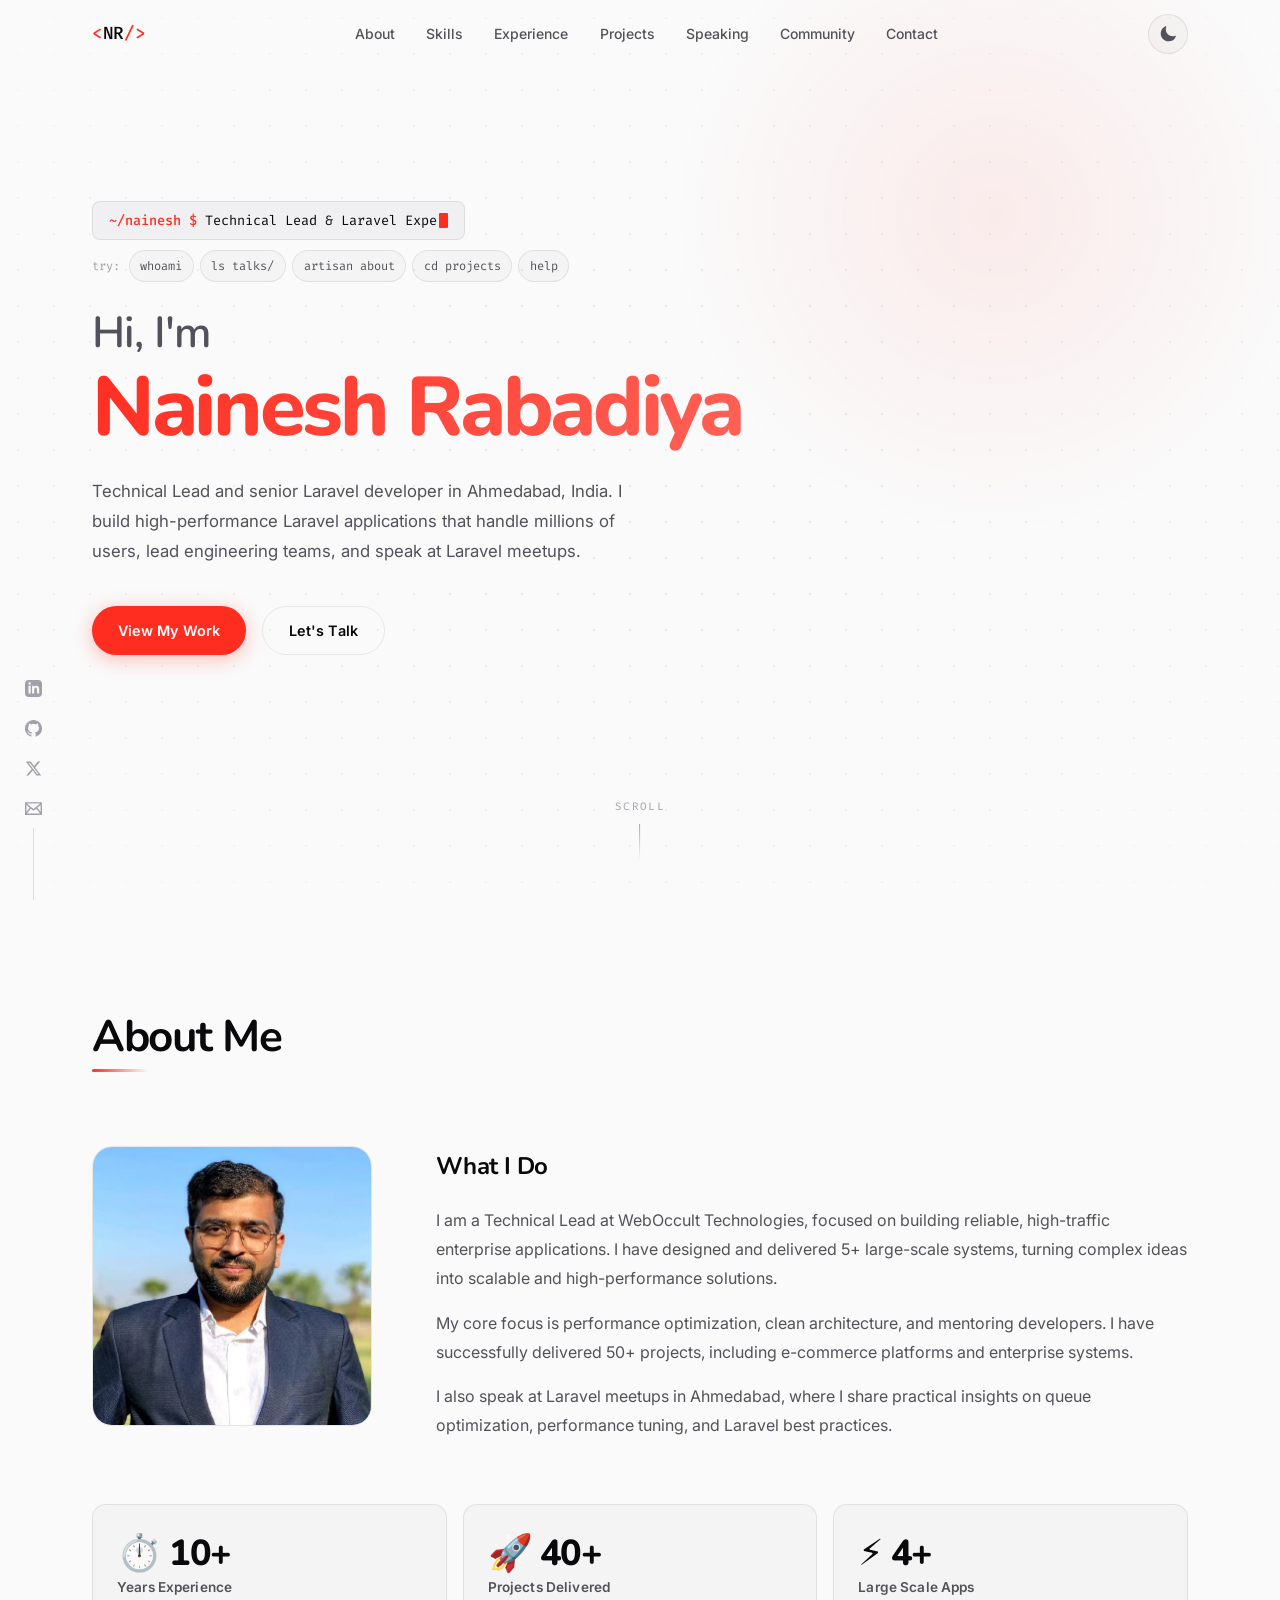
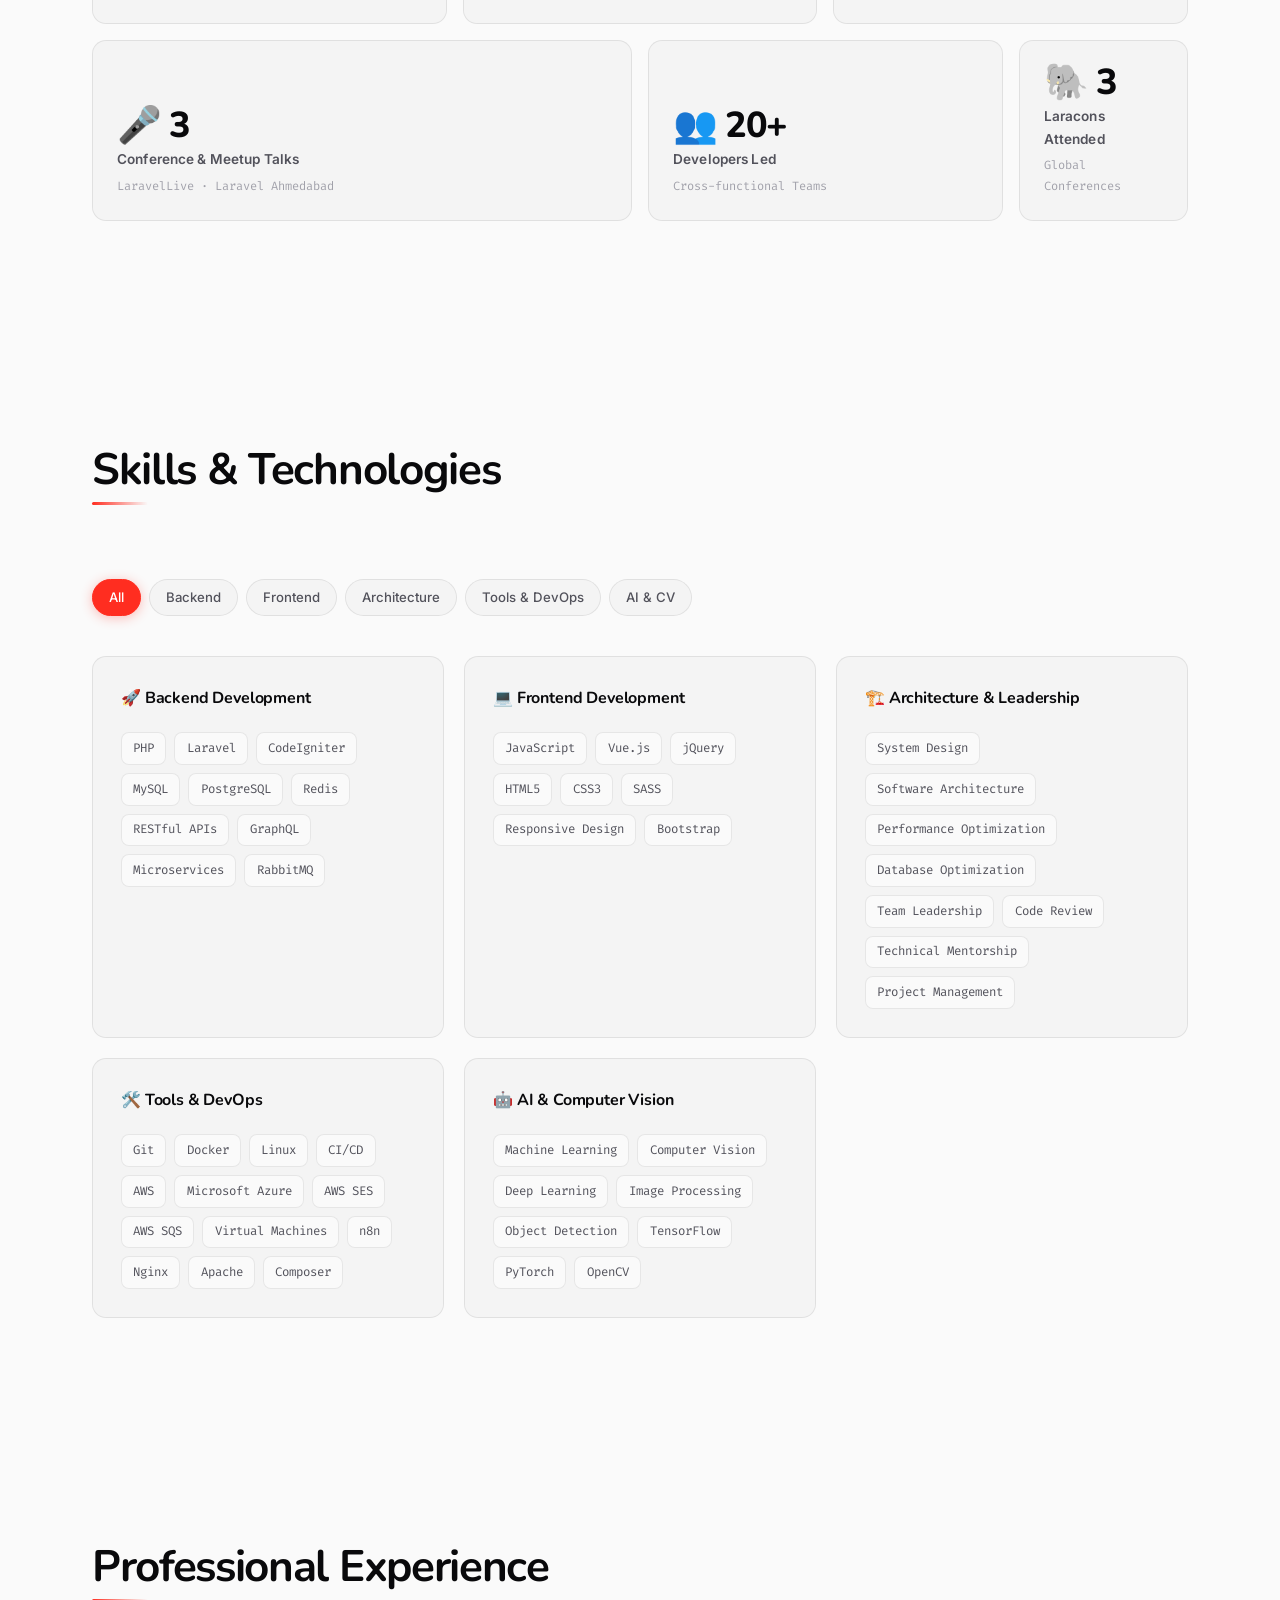
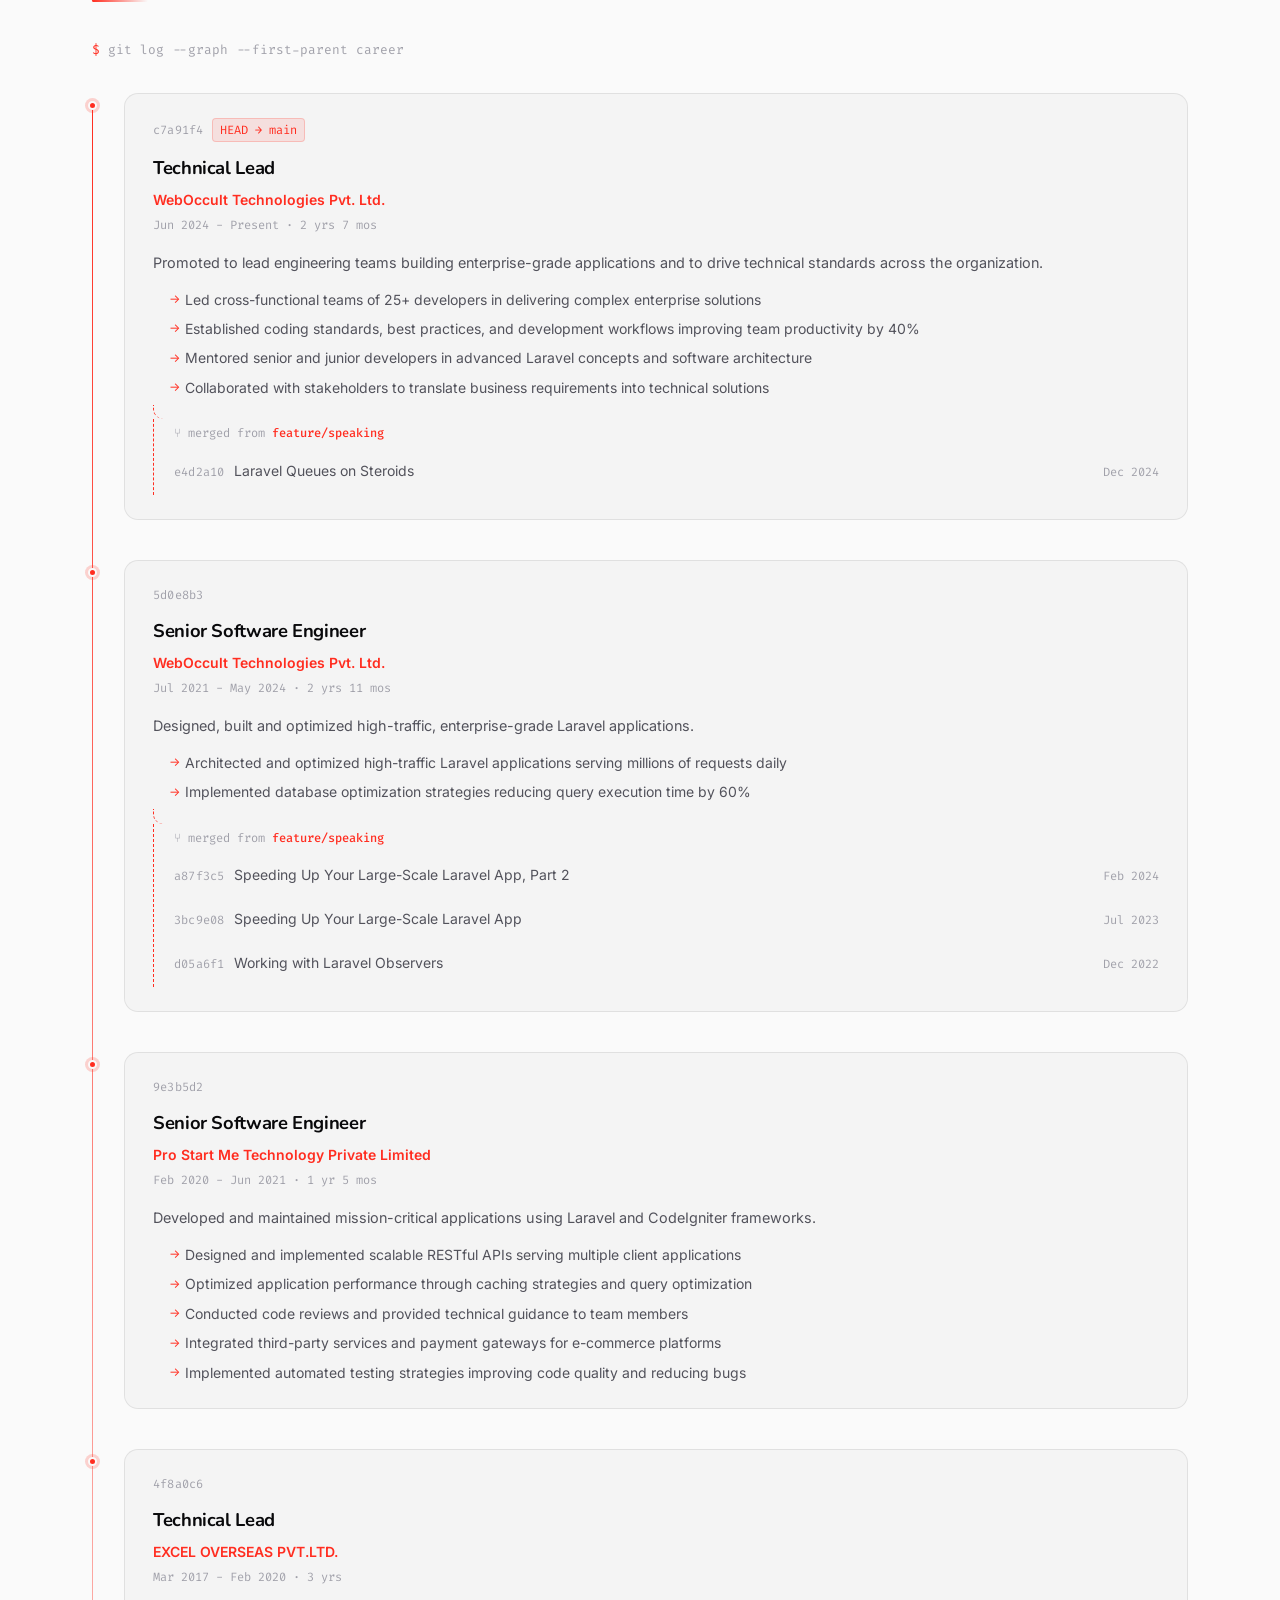
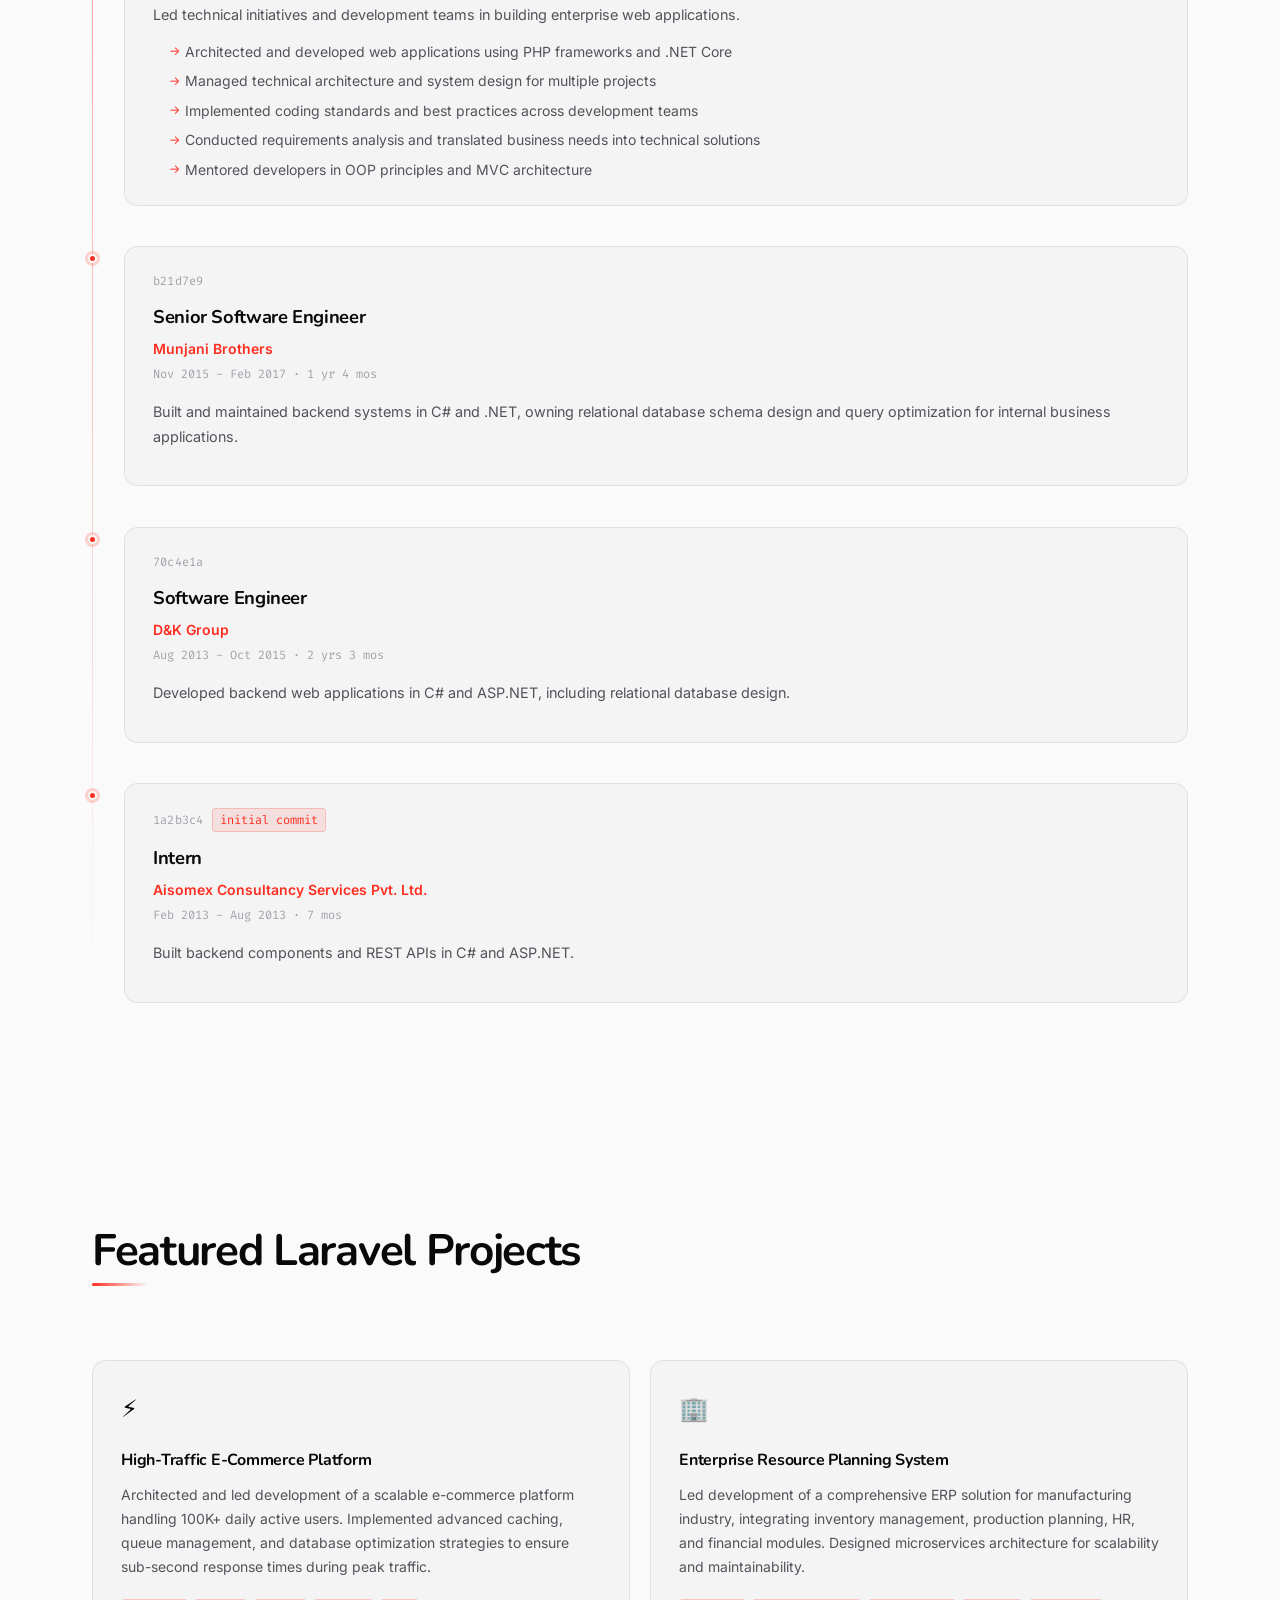
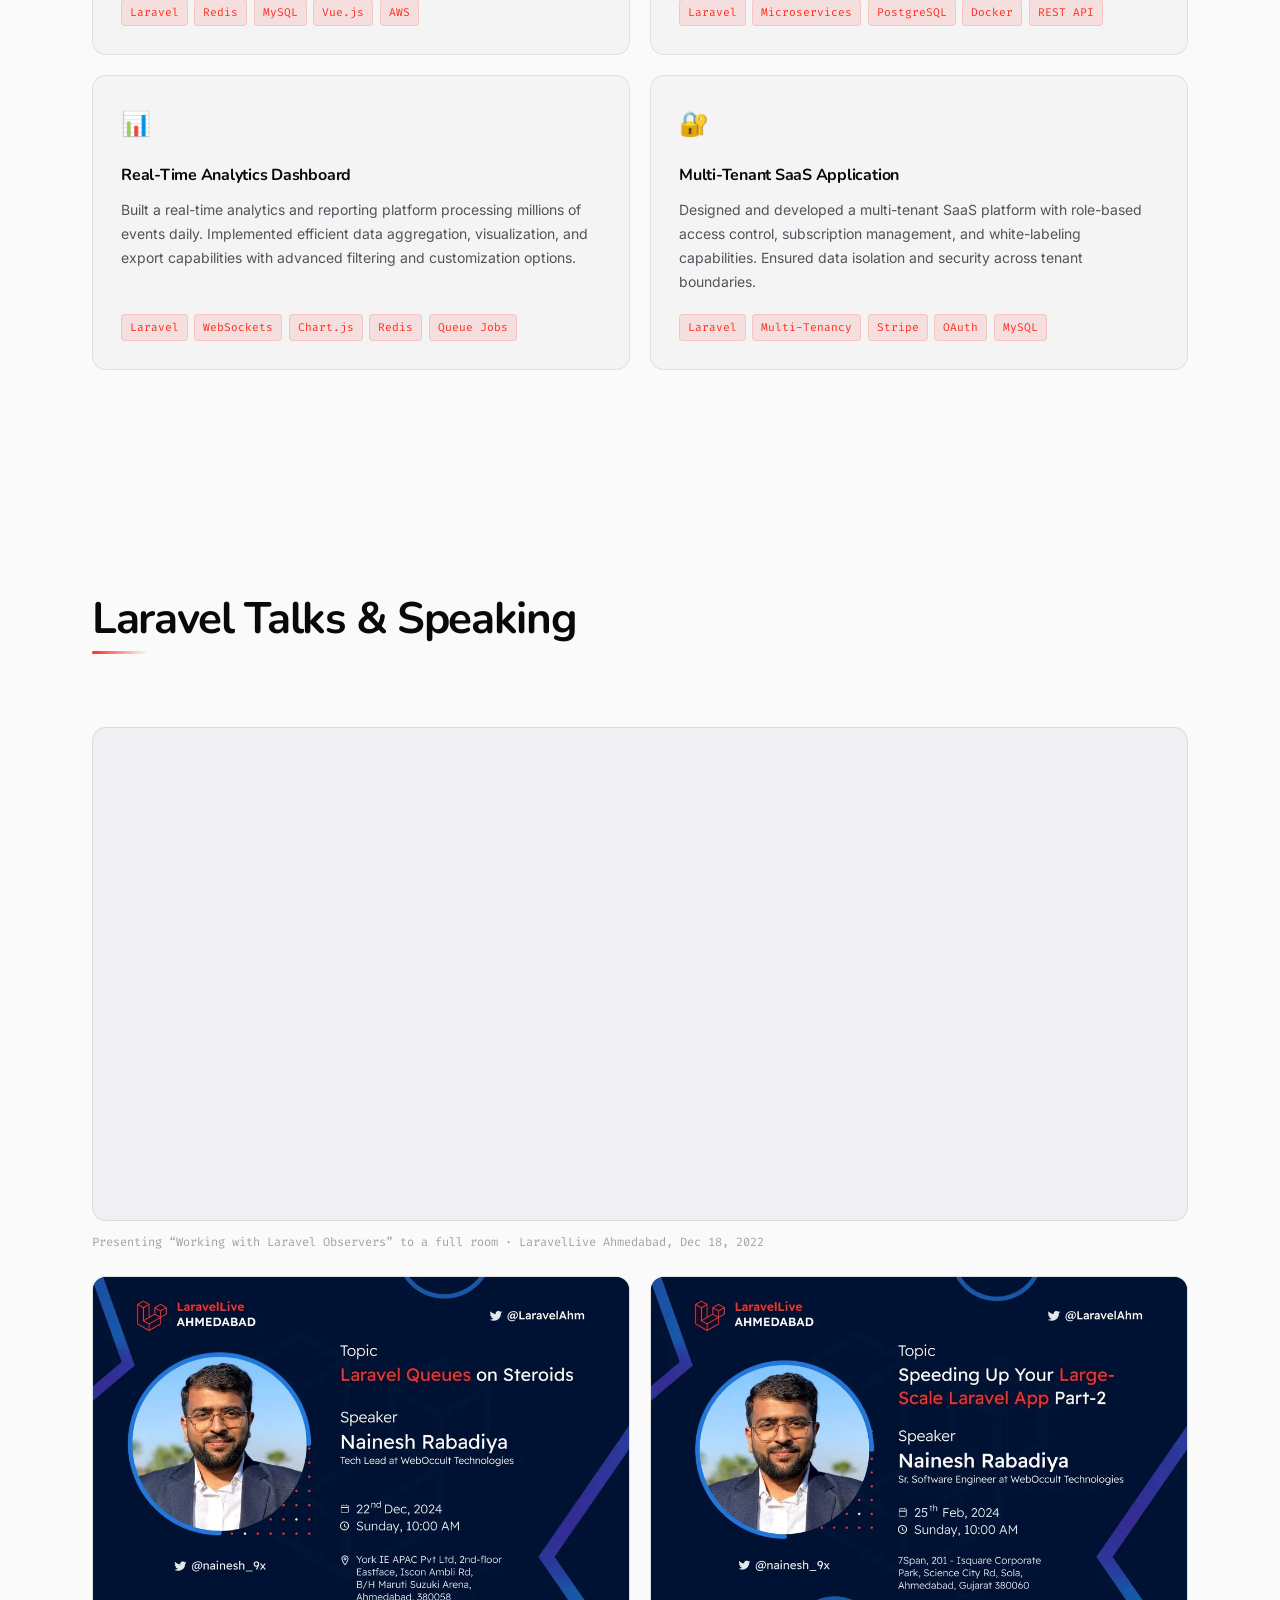
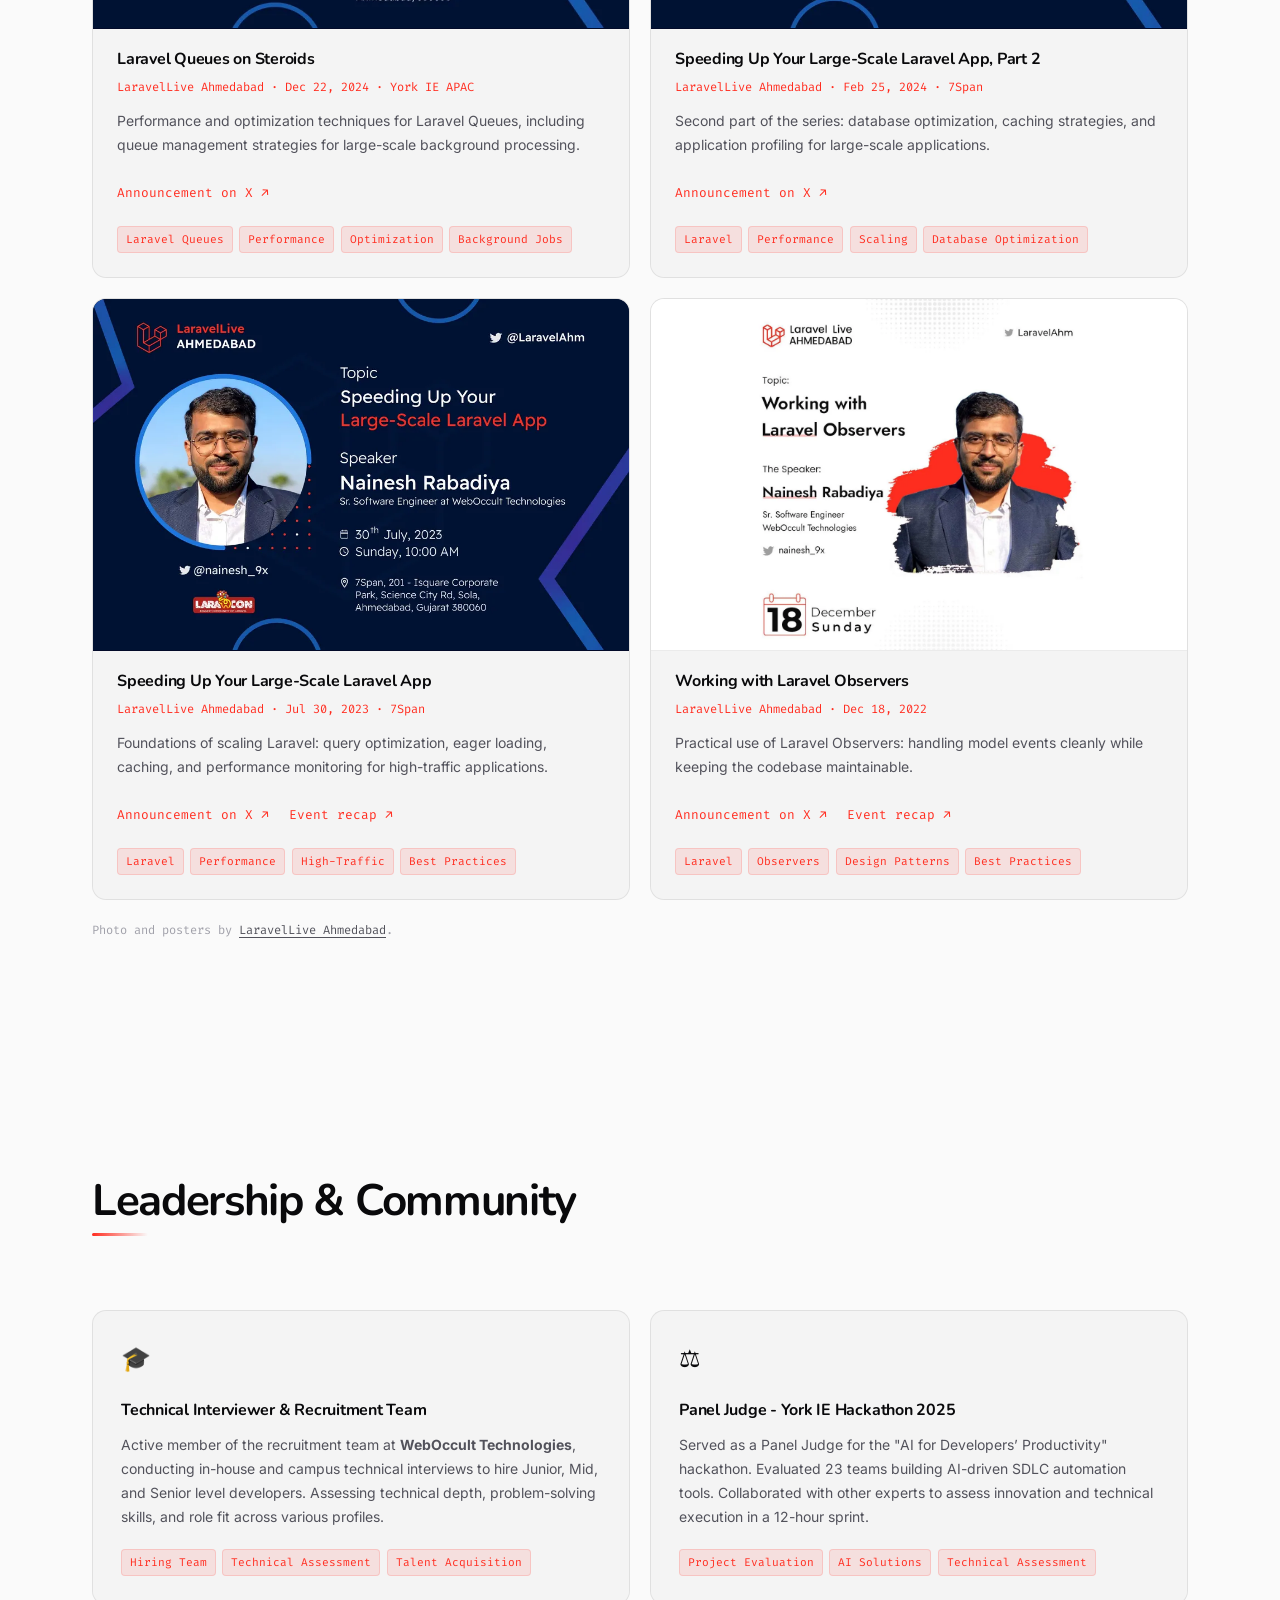
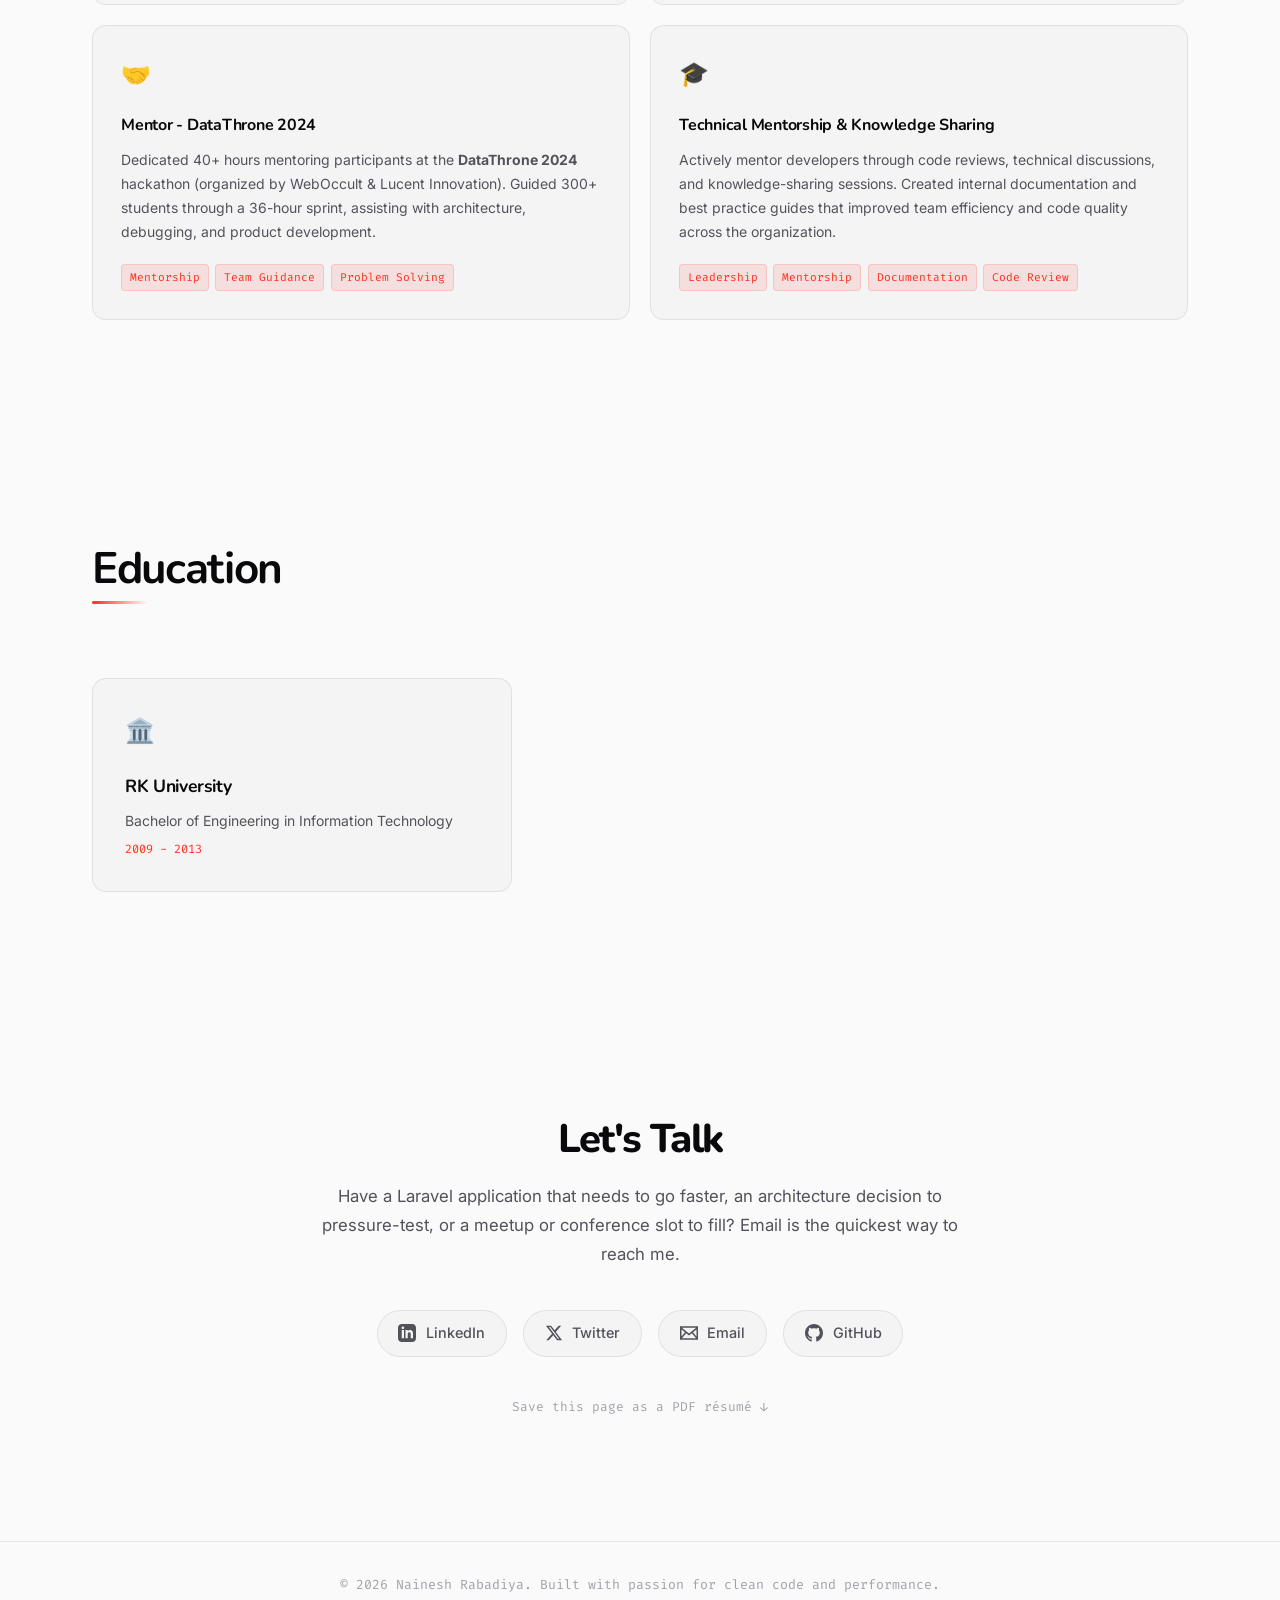
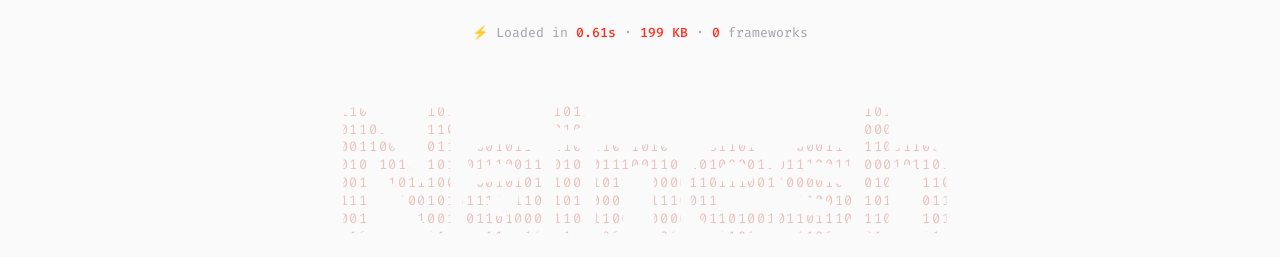
==== index.html @ cb27a11d "feat: AI-readable site — llms.txt, about.md, resume.json, generated from index.html - tools/build_ai" ====
<!DOCTYPE html>
<html lang="en">

<head>
  <meta charset="UTF-8">
  <meta name="viewport" content="width=device-width, initial-scale=1.0">

  <!-- SEO Meta Tags -->
  <title>Nainesh Rabadiya — Technical Lead &amp; Laravel Developer, Ahmedabad</title>
  <meta name="description"
    content="Technical Lead and senior Laravel developer in Ahmedabad, India. 13+ years scaling high-traffic applications. 4× speaker at LaravelLive and Laravel Ahmedabad.">
  <meta name="robots" content="index, follow, max-image-preview:large, max-snippet:-1">
  <meta name="author" content="Nainesh Rabadiya">

  <!-- Open Graph Meta Tags -->
  <meta property="og:title" content="Nainesh Rabadiya — Technical Lead &amp; Senior Laravel Developer">
  <meta property="og:description"
    content="Technical Lead and senior Laravel developer in Ahmedabad, India. 13+ years scaling high-traffic applications; 4× Laravel meetup and conference speaker.">
  <meta property="og:type" content="profile">
  <meta property="profile:first_name" content="Nainesh">
  <meta property="profile:last_name" content="Rabadiya">
  <meta property="profile:username" content="nainesh-rabadiya">
  <meta property="og:locale" content="en_IN">
  <meta property="og:url" content="https://nainesh.dev/">
  <meta property="og:image" content="https://nainesh.dev/og-image.png">
  <meta property="og:image:type" content="image/png">
  <meta property="og:image:width" content="1200">
  <meta property="og:image:height" content="630">
  <meta property="og:image:alt" content="Nainesh Rabadiya — Technical Lead & Senior Laravel Developer">
  <meta property="og:site_name" content="Nainesh Rabadiya">

  <!-- Twitter Card Meta Tags -->
  <meta name="twitter:card" content="summary_large_image">
  <meta name="twitter:title" content="Nainesh Rabadiya — Technical Lead &amp; Senior Laravel Developer">
  <meta name="twitter:description"
    content="Technical Lead and senior Laravel developer in Ahmedabad, India. 13+ years scaling high-traffic applications; 4× Laravel speaker.">
  <meta name="twitter:image" content="https://nainesh.dev/og-image.png">
  <meta name="twitter:creator" content="@nainesh_9x">

  <!-- Canonical URL -->
  <link rel="canonical" href="https://nainesh.dev/">

  <!-- Machine-readable versions for AI assistants and tools (generated by tools/build_ai_files.py) -->
  <link rel="alternate" type="text/markdown" href="/about.md" title="Nainesh Rabadiya — plain-text version">
  <link rel="alternate" type="application/json" href="/resume.json" title="Nainesh Rabadiya — JSON Resume">
  <link rel="alternate" type="text/plain" href="/llms.txt" title="llms.txt">

  <!-- Favicon — real files so Google can show it in search results -->
  <link rel="icon" href="/favicon.ico" sizes="48x48">
  <link rel="icon" href="/favicon.svg" type="image/svg+xml">
  <link rel="apple-touch-icon" href="/apple-touch-icon.png">
  <link rel="manifest" href="/site.webmanifest">
  <meta name="theme-color" content="#FAFAFA" media="(prefers-color-scheme: light)">
  <meta name="theme-color" content="#09090B" media="(prefers-color-scheme: dark)">

  <!-- Performance: DNS prefetch + preconnect -->
  <link rel="dns-prefetch" href="https://fonts.googleapis.com">
  <link rel="dns-prefetch" href="https://fonts.gstatic.com">
  <link rel="preconnect" href="https://fonts.googleapis.com">
  <link rel="preconnect" href="https://fonts.gstatic.com" crossorigin>

  <!-- Google Fonts — preload then apply -->
  <link rel="preload" as="style"
    href="https://fonts.googleapis.com/css2?family=Nunito:wght@600;700;800&family=Inter:wght@400;500;600;700;800&family=Fira+Code:wght@400;500&display=swap">
  <link
    href="https://fonts.googleapis.com/css2?family=Nunito:wght@600;700;800&family=Inter:wght@400;500;600;700;800&family=Fira+Code:wght@400;500&display=swap"
    rel="stylesheet" fetchpriority="high">

  <!-- Flag JS + apply saved theme before first paint (avoids flash, keeps no-JS readable) -->
  <script>
    (function () {
      var d = document.documentElement, t = null;
      d.classList.add('js');
      try { t = localStorage.getItem('theme'); } catch (e) {}
      if (!t) t = window.matchMedia('(prefers-color-scheme: dark)').matches ? 'dark' : 'light';
      d.setAttribute('data-theme', t);
    })();
  </script>

  <!-- Stylesheet -->
  <link rel="stylesheet" href="styles.css">
  <link rel="stylesheet" href="theme-toggle.css">

  <!-- Schema.org Structured Data: WebSite + ProfilePage + Person (every value is also visible on the page) -->
  <script type="application/ld+json">
  {
    "@context": "https://schema.org",
    "@graph": [
      {
        "@type": "WebSite",
        "@id": "https://nainesh.dev/#website",
        "url": "https://nainesh.dev/",
        "name": "Nainesh Rabadiya",
        "description": "Portfolio of Nainesh Rabadiya, Technical Lead and senior Laravel developer.",
        "inLanguage": "en",
        "publisher": { "@id": "https://nainesh.dev/#person" }
      },
      {
        "@type": "ProfilePage",
        "@id": "https://nainesh.dev/#profilepage",
        "url": "https://nainesh.dev/",
        "name": "Nainesh Rabadiya — Technical Lead & Senior Laravel Developer",
        "isPartOf": { "@id": "https://nainesh.dev/#website" },
        "inLanguage": "en",
        "dateModified": "2026-09-20",
        "primaryImageOfPage": { "@type": "ImageObject", "url": "https://nainesh.dev/og-image.png", "width": 1200, "height": 630 },
        "mainEntity": { "@id": "https://nainesh.dev/#person" }
      },
      {
        "@type": "Person",
        "@id": "https://nainesh.dev/#person",
        "name": "Nainesh Rabadiya",
        "givenName": "Nainesh",
        "familyName": "Rabadiya",
        "url": "https://nainesh.dev/",
        "image": "https://nainesh.dev/profile.jpg",
        "email": "mailto:nkrabadiya@gmail.com",
        "jobTitle": "Technical Lead",
        "description": "Technical Lead and senior Laravel developer with 13+ years of experience building and scaling high-traffic PHP applications. Speaker at LaravelLive Ahmedabad and Laravel Ahmedabad Meetup.",
        "worksFor": { "@type": "Organization", "name": "WebOccult Technologies Pvt. Ltd." },
        "alumniOf": { "@type": "CollegeOrUniversity", "name": "RK University" },
        "address": { "@type": "PostalAddress", "addressLocality": "Ahmedabad", "addressRegion": "Gujarat", "addressCountry": "IN" },
        "hasOccupation": {
          "@type": "Occupation",
          "name": "Technical Lead / Senior Laravel Developer",
          "skills": "Laravel, PHP, MySQL, PostgreSQL, Redis, REST APIs, system design, performance optimization, technical leadership"
        },
        "knowsAbout": ["Laravel", "PHP", "Laravel Queues", "MySQL", "PostgreSQL", "Redis", "Software Architecture", "Performance Optimization", "High-Traffic Applications", "Technical Leadership"],
        "sameAs": [
          "https://www.linkedin.com/in/naineshrabadiya/",
          "https://github.com/nainesh-rabadiya",
          "https://x.com/nainesh_9x"
        ]
      }
    ]
  }
  </script>

  <!-- Google tag (gtag.js) -->
  <script async src="https://www.googletagmanager.com/gtag/js?id=G-BTCY0TERZ1"></script>
  <script>
    window.dataLayer = window.dataLayer || [];
    function gtag() { dataLayer.push(arguments); }
    gtag('js', new Date());

    gtag('config', 'G-BTCY0TERZ1');
  </script>
</head>

<body>

  <!-- Page Loader -->
  <div class="page-loader" id="page-loader">
    <div class="loader-inner">
      <div class="loader-logo">NR</div>
      <div class="loader-bar"><span></span></div>
    </div>
  </div>

  <!-- Scroll Progress -->
  <div class="scroll-progress-bar" id="scroll-progress"></div>

  <!-- Custom Cursor -->
  <div id="cursor-glow" aria-hidden="true"></div>
  <div id="cursor-dot"  aria-hidden="true"></div>
  <div id="cursor-ring" aria-hidden="true"></div>

  <!-- Navigation -->
  <nav class="navbar" id="navbar">
    <div class="nav-container">
      <a href="#home" class="nav-logo" aria-label="Nainesh Rabadiya — home">
        <span>&lt;</span>NR<span>/&gt;</span>
      </a>

      <ul class="nav-menu" id="nav-menu">
        <li><a href="#about" class="nav-link">About</a></li>
        <li><a href="#skills" class="nav-link">Skills</a></li>
        <li><a href="#experience" class="nav-link">Experience</a></li>
        <li><a href="#projects" class="nav-link">Projects</a></li>
        <li><a href="#speaking" class="nav-link">Speaking</a></li>
        <li><a href="#leadership" class="nav-link">Community</a></li>
        <li><a href="#contact" class="nav-link">Contact</a></li>
      </ul>

      <div class="nav-actions">
      <button class="theme-toggle" id="theme-toggle" aria-label="Toggle theme">
        <svg class="sun-icon" xmlns="http://www.w3.org/2000/svg" viewBox="0 0 24 24" fill="currentColor">
          <path
            d="M12 2.25a.75.75 0 01.75.75v2.25a.75.75 0 01-1.5 0V3a.75.75 0 01.75-.75zM7.5 12a4.5 4.5 0 119 0 4.5 4.5 0 01-9 0zM18.894 6.166a.75.75 0 00-1.06-1.06l-1.591 1.59a.75.75 0 101.06 1.061l1.591-1.59zM21.75 12a.75.75 0 01-.75.75h-2.25a.75.75 0 010-1.5H21a.75.75 0 01.75.75zM17.834 18.894a.75.75 0 001.06-1.06l-1.59-1.591a.75.75 0 10-1.061 1.06l1.59 1.591zM12 18a.75.75 0 01.75.75V21a.75.75 0 01-1.5 0v-2.25A.75.75 0 0112 18zM7.758 17.303a.75.75 0 00-1.061-1.06l-1.591 1.59a.75.75 0 001.06 1.061l1.591-1.59zM6 12a.75.75 0 01-.75.75H3a.75.75 0 010-1.5h2.25A.75.75 0 016 12zM6.697 7.757a.75.75 0 001.06-1.06l-1.59-1.591a.75.75 0 00-1.061 1.06l1.59 1.591z" />
        </svg>
        <svg class="moon-icon" xmlns="http://www.w3.org/2000/svg" viewBox="0 0 24 24" fill="currentColor">
          <path fill-rule="evenodd"
            d="M9.528 1.718a.75.75 0 01.162.819A8.97 8.97 0 009 6a9 9 0 009 9 8.97 8.97 0 003.463-.69.75.75 0 01.981.98 10.503 10.503 0 01-9.694 6.46c-5.799 0-10.5-4.701-10.5-10.5 0-4.368 2.667-8.112 6.46-9.694a.75.75 0 01.818.162z"
            clip-rule="evenodd" />
        </svg>
      </button>

      <button class="nav-toggle" id="nav-toggle" aria-label="Toggle navigation menu" aria-expanded="false" aria-controls="nav-menu">
        <span></span>
        <span></span>
        <span></span>
      </button>
      </div><!-- /nav-actions -->
    </div>
  </nav>

  <!-- Hero Section -->
  <section class="hero section" id="home">
    <canvas id="hero-canvas" aria-hidden="true"></canvas>
    <div class="hero-spotlight" id="hero-spotlight" aria-hidden="true"></div>
    <div class="container">
      <div class="hero-content">
        <div class="hero-terminal" id="hero-terminal">
          <form class="hero-eyebrow term-line" id="term-form" autocomplete="off">
            <label class="eyebrow-prompt" for="term-input">~/nainesh $&nbsp;</label><span id="typing-text"
              aria-hidden="true"></span><span class="typing-cursor" aria-hidden="true"></span>
            <input class="term-input" id="term-input" type="text" inputmode="text" spellcheck="false"
              autocapitalize="off" autocorrect="off" maxlength="40" aria-label="Terminal: type a command, or help">
          </form>
          <div class="term-output" id="term-output" role="log" aria-live="polite" hidden></div>
          <div class="term-chips" id="term-chips" role="group" aria-label="Try a command">
            <span class="term-chips-label" aria-hidden="true">try:</span>
            <button type="button" class="term-chip" data-cmd="whoami">whoami</button>
            <button type="button" class="term-chip" data-cmd="ls talks/">ls talks/</button>
            <button type="button" class="term-chip" data-cmd="php artisan about">artisan about</button>
            <button type="button" class="term-chip" data-cmd="cd projects">cd projects</button>
            <button type="button" class="term-chip" data-cmd="help">help</button>
          </div>
        </div>
        <h1 class="hero-title">
          <span class="greeting">Hi, I'm</span>
          <span class="name">Nainesh Rabadiya</span>
        </h1>
        <p class="hero-description">
          Technical Lead and senior Laravel developer in Ahmedabad, India. I build high-performance Laravel
          applications that handle millions of users, lead engineering teams, and speak at Laravel meetups.
        </p>
        <p class="print-contact">nkrabadiya@gmail.com · linkedin.com/in/naineshrabadiya · github.com/nainesh-rabadiya ·
          x.com/nainesh_9x · nainesh.dev</p>
        <div class="hero-cta">
          <a href="#projects" class="btn btn-primary">View My Work</a>
          <a href="#contact" class="btn btn-secondary">Let's Talk</a>
        </div>
      </div>
    </div>
    <div class="hero-scroll" aria-hidden="true">scroll</div>
  </section>

  <!-- About Section -->
  <section class="section" id="about">
    <div class="container">
      <div class="section-header">
        <h2 class="section-title">About Me</h2>
      </div>

      <div class="about-layout">
        <div class="about-image-wrap">
          <picture>
            <source srcset="profile.webp" type="image/webp">
            <img src="profile.jpg" alt="Nainesh Rabadiya - Technical Lead" class="profile-photo" width="560"
              height="560" loading="lazy" decoding="async">
          </picture>
        </div>

        <div class="about-body">
          <h3>What I Do</h3>
          <p>
            I am a Technical Lead at WebOccult Technologies, focused on building reliable, high-traffic enterprise
            applications. I have designed and delivered 5+ large-scale systems, turning complex ideas into scalable and
            high-performance solutions.
          </p>
          <p>
            My core focus is performance optimization, clean architecture, and mentoring developers. I have successfully
            delivered 50+ projects, including e-commerce platforms and enterprise systems.
          </p>
          <p>
            I also speak at Laravel meetups in Ahmedabad, where I share practical insights on queue optimization,
            performance tuning, and Laravel best practices.
          </p>
        </div>
      </div>

      <div class="bento-grid">
        <div class="bento-item">
          <span class="stat-number">⏱️ 13+</span>
          <span class="stat-label">Years Experience</span>
        </div>
        <div class="bento-item">
          <span class="stat-number">🚀 50+</span>
          <span class="stat-label">Projects Delivered</span>
        </div>
        <div class="bento-item">
          <span class="stat-number">⚡ 5+</span>
          <span class="stat-label">Large Scale Apps</span>
        </div>
        <div class="bento-item">
          <span class="stat-number">🎤 4</span>
          <span class="stat-label">Conference &amp; Meetup Talks</span>
          <span class="stat-subtext">LaravelLive · Laravel Ahmedabad</span>
        </div>
        <div class="bento-item">
          <span class="stat-number">👥 25+</span>
          <span class="stat-label">Developers Led</span>
          <span class="stat-subtext">Cross-functional Teams</span>
        </div>
        <div class="bento-item">
          <span class="stat-number">🐘 4</span>
          <span class="stat-label">Laracons Attended</span>
          <span class="stat-subtext">Global Conferences</span>
        </div>
      </div>
    </div>
  </section>

  <!-- Skills Section -->
  <section class="section" id="skills">
    <div class="container">
      <div class="section-header">
        <h2 class="section-title">Skills &amp; Technologies</h2>
      </div>

      <div class="skills-tabs" role="group" aria-label="Filter skills by category">
        <button class="skill-tab active" data-tab="all" aria-pressed="true">All</button>
        <button class="skill-tab" data-tab="backend" aria-pressed="false">Backend</button>
        <button class="skill-tab" data-tab="frontend" aria-pressed="false">Frontend</button>
        <button class="skill-tab" data-tab="architecture" aria-pressed="false">Architecture</button>
        <button class="skill-tab" data-tab="tools" aria-pressed="false">Tools &amp; DevOps</button>
        <button class="skill-tab" data-tab="ai" aria-pressed="false">AI &amp; CV</button>
      </div>

      <div class="skills-grid">
        <div class="skill-category card scroll-reveal" data-category="backend">
          <h3><span class="emoji-icon">🚀</span> Backend Development</h3>
          <div class="skill-list">
            <span class="skill-tag">PHP</span>
            <span class="skill-tag">Laravel</span>
            <span class="skill-tag">CodeIgniter</span>
            <span class="skill-tag">MySQL</span>
            <span class="skill-tag">PostgreSQL</span>
            <span class="skill-tag">Redis</span>
            <span class="skill-tag">RESTful APIs</span>
            <span class="skill-tag">GraphQL</span>
            <span class="skill-tag">Microservices</span>
            <span class="skill-tag">RabbitMQ</span>
          </div>
        </div>

        <div class="skill-category card scroll-reveal" data-category="frontend">
          <h3><span class="emoji-icon">💻</span> Frontend Development</h3>
          <div class="skill-list">
            <span class="skill-tag">JavaScript</span>
            <span class="skill-tag">Vue.js</span>
            <span class="skill-tag">jQuery</span>
            <span class="skill-tag">HTML5</span>
            <span class="skill-tag">CSS3</span>
            <span class="skill-tag">SASS</span>
            <span class="skill-tag">Responsive Design</span>
            <span class="skill-tag">Bootstrap</span>
          </div>
        </div>

        <div class="skill-category card scroll-reveal" data-category="architecture">
          <h3><span class="emoji-icon">🏗️</span> Architecture &amp; Leadership</h3>
          <div class="skill-list">
            <span class="skill-tag">System Design</span>
            <span class="skill-tag">Software Architecture</span>
            <span class="skill-tag">Performance Optimization</span>
            <span class="skill-tag">Database Optimization</span>
            <span class="skill-tag">Team Leadership</span>
            <span class="skill-tag">Code Review</span>
            <span class="skill-tag">Technical Mentorship</span>
            <span class="skill-tag">Project Management</span>
          </div>
        </div>

        <div class="skill-category card scroll-reveal" data-category="tools">
          <h3><span class="emoji-icon">🛠️</span> Tools &amp; DevOps</h3>
          <div class="skill-list">
            <span class="skill-tag">Git</span>
            <span class="skill-tag">Docker</span>
            <span class="skill-tag">Linux</span>
            <span class="skill-tag">CI/CD</span>
            <span class="skill-tag">AWS</span>
            <span class="skill-tag">Microsoft Azure</span>
            <span class="skill-tag">AWS SES</span>
            <span class="skill-tag">AWS SQS</span>
            <span class="skill-tag">Virtual Machines</span>
            <span class="skill-tag">n8n</span>
            <span class="skill-tag">Nginx</span>
            <span class="skill-tag">Apache</span>
            <span class="skill-tag">Composer</span>
          </div>
        </div>

        <div class="skill-category card scroll-reveal" data-category="ai">
          <h3><span class="emoji-icon">🤖</span> AI &amp; Computer Vision</h3>
          <div class="skill-list">
            <span class="skill-tag">Machine Learning</span>
            <span class="skill-tag">Computer Vision</span>
            <span class="skill-tag">Deep Learning</span>
            <span class="skill-tag">Image Processing</span>
            <span class="skill-tag">Object Detection</span>
            <span class="skill-tag">TensorFlow</span>
            <span class="skill-tag">PyTorch</span>
            <span class="skill-tag">OpenCV</span>
          </div>
        </div>
      </div>
    </div>
  </section>

  <!-- Experience Section -->
  <section class="section" id="experience">
    <div class="container">
      <div class="section-header">
        <h2 class="section-title">Professional Experience</h2>
      </div>

      <p class="git-cmd" aria-hidden="true"><span>$</span> git log --graph --first-parent career</p>

      <div class="experience-timeline">
        <div class="timeline-item scroll-reveal">
          <div class="timeline-dot"></div>
          <div class="timeline-content card">
            <p class="commit-meta" aria-hidden="true"><span class="commit-hash">c7a91f4</span><span class="commit-ref">HEAD → main</span></p>
            <h3>Technical Lead</h3>
            <p class="timeline-company">WebOccult Technologies Pvt. Ltd.</p>
            <p class="timeline-date" data-start="2024-06">Jun 2024 - Present</p>
            <div class="timeline-description">
              <p>Promoted to lead engineering teams building enterprise-grade applications and to drive technical
                standards across the organization.</p>
              <ul>
                <li>Led cross-functional teams of 25+ developers in delivering complex enterprise solutions</li>
                <li>Established coding standards, best practices, and development workflows improving team productivity
                  by 40%</li>
                <li>Mentored senior and junior developers in advanced Laravel concepts and software architecture</li>
                <li>Collaborated with stakeholders to translate business requirements into technical solutions</li>
              </ul>
              <div class="branch-log">
                <p class="branch-name"><span aria-hidden="true">⑂</span> merged from <strong>feature/speaking</strong></p>
                <ul>
                  <li><a href="#speaking"><span class="commit-hash" aria-hidden="true">e4d2a10</span>Laravel Queues on Steroids <time>Dec 2024</time></a></li>
                </ul>
              </div>
            </div>
          </div>
        </div>

        <div class="timeline-item scroll-reveal">
          <div class="timeline-dot"></div>
          <div class="timeline-content card">
            <p class="commit-meta" aria-hidden="true"><span class="commit-hash">5d0e8b3</span></p>
            <h3>Senior Software Engineer</h3>
            <p class="timeline-company">WebOccult Technologies Pvt. Ltd.</p>
            <p class="timeline-date" data-start="2021-07" data-end="2024-05">Jul 2021 - May 2024</p>
            <div class="timeline-description">
              <p>Designed, built and optimized high-traffic, enterprise-grade Laravel applications.</p>
              <ul>
                <li>Architected and optimized high-traffic Laravel applications serving millions of requests daily</li>
                <li>Implemented database optimization strategies reducing query execution time by 60%</li>
              </ul>
              <div class="branch-log">
                <p class="branch-name"><span aria-hidden="true">⑂</span> merged from <strong>feature/speaking</strong></p>
                <ul>
                  <li><a href="#speaking"><span class="commit-hash" aria-hidden="true">a87f3c5</span>Speeding Up Your Large-Scale Laravel App, Part 2 <time>Feb 2024</time></a></li>
                  <li><a href="#speaking"><span class="commit-hash" aria-hidden="true">3bc9e08</span>Speeding Up Your Large-Scale Laravel App <time>Jul 2023</time></a></li>
                  <li><a href="#speaking"><span class="commit-hash" aria-hidden="true">d05a6f1</span>Working with Laravel Observers <time>Dec 2022</time></a></li>
                </ul>
              </div>
            </div>
          </div>
        </div>

        <div class="timeline-item scroll-reveal">
          <div class="timeline-dot"></div>
          <div class="timeline-content card">
            <p class="commit-meta" aria-hidden="true"><span class="commit-hash">9e3b5d2</span></p>
            <h3>Senior Software Engineer</h3>
            <p class="timeline-company">Pro Start Me Technology Private Limited</p>
            <p class="timeline-date" data-start="2020-02" data-end="2021-06">Feb 2020 - Jun 2021</p>
            <div class="timeline-description">
              <p>Developed and maintained mission-critical applications using Laravel and CodeIgniter frameworks.</p>
              <ul>
                <li>Designed and implemented scalable RESTful APIs serving multiple client applications</li>
                <li>Optimized application performance through caching strategies and query optimization</li>
                <li>Conducted code reviews and provided technical guidance to team members</li>
                <li>Integrated third-party services and payment gateways for e-commerce platforms</li>
                <li>Implemented automated testing strategies improving code quality and reducing bugs</li>
              </ul>
            </div>
          </div>
        </div>

        <div class="timeline-item scroll-reveal">
          <div class="timeline-dot"></div>
          <div class="timeline-content card">
            <p class="commit-meta" aria-hidden="true"><span class="commit-hash">4f8a0c6</span></p>
            <h3>Technical Lead</h3>
            <p class="timeline-company">EXCEL OVERSEAS PVT.LTD.</p>
            <p class="timeline-date" data-start="2017-03" data-end="2020-02">Mar 2017 - Feb 2020</p>
            <div class="timeline-description">
              <p>Led technical initiatives and development teams in building enterprise web applications.</p>
              <ul>
                <li>Architected and developed web applications using PHP frameworks and .NET Core</li>
                <li>Managed technical architecture and system design for multiple projects</li>
                <li>Implemented coding standards and best practices across development teams</li>
                <li>Conducted requirements analysis and translated business needs into technical solutions</li>
                <li>Mentored developers in OOP principles and MVC architecture</li>
              </ul>
            </div>
          </div>
        </div>

        <div class="timeline-item scroll-reveal">
          <div class="timeline-dot"></div>
          <div class="timeline-content card">
            <p class="commit-meta" aria-hidden="true"><span class="commit-hash">b21d7e9</span></p>
            <h3>Senior Software Engineer</h3>
            <p class="timeline-company">Munjani Brothers</p>
            <p class="timeline-date" data-start="2015-11" data-end="2017-02">Nov 2015 - Feb 2017</p>
            <div class="timeline-description">
              <p>Built and maintained backend systems in C# and .NET, owning relational database schema design
                and query optimization for internal business applications.</p>
            </div>
          </div>
        </div>

        <div class="timeline-item scroll-reveal">
          <div class="timeline-dot"></div>
          <div class="timeline-content card">
            <p class="commit-meta" aria-hidden="true"><span class="commit-hash">70c4e1a</span></p>
            <h3>Software Engineer</h3>
            <p class="timeline-company">D&K Group</p>
            <p class="timeline-date" data-start="2013-08" data-end="2015-10">Aug 2013 - Oct 2015</p>
            <div class="timeline-description">
              <p>Developed backend web applications in C# and ASP.NET, including relational database design.</p>
            </div>
          </div>
        </div>

        <div class="timeline-item scroll-reveal">
          <div class="timeline-dot"></div>
          <div class="timeline-content card">
            <p class="commit-meta" aria-hidden="true"><span class="commit-hash">1a2b3c4</span><span class="commit-ref">initial commit</span></p>
            <h3>Intern</h3>
            <p class="timeline-company">Aisomex Consultancy Services Pvt. Ltd.</p>
            <p class="timeline-date" data-start="2013-02" data-end="2013-08">Feb 2013 - Aug 2013</p>
            <div class="timeline-description">
              <p>Built backend components and REST APIs in C# and ASP.NET.</p>
            </div>
          </div>
        </div>
      </div>
    </div>
  </section>

  <!-- Projects Section -->
  <section class="section" id="projects">
    <div class="container">
      <div class="section-header">
        <h2 class="section-title">Featured Laravel Projects</h2>
      </div>

      <div class="projects-grid grid-2">
        <div class="project-card card scroll-reveal">
          <div class="project-header">
            <div class="project-icon emoji-icon">⚡</div>
          </div>
          <h3 class="project-title">High-Traffic E-Commerce Platform</h3>
          <p class="project-description">
            Architected and led development of a scalable e-commerce platform handling 100K+ daily active users.
            Implemented advanced caching, queue management, and database optimization strategies to ensure sub-second
            response times during peak traffic.
          </p>
          <div class="project-tech">
            <span class="tech-tag">Laravel</span>
            <span class="tech-tag">Redis</span>
            <span class="tech-tag">MySQL</span>
            <span class="tech-tag">Vue.js</span>
            <span class="tech-tag">AWS</span>
          </div>
        </div>

        <div class="project-card card scroll-reveal">
          <div class="project-header">
            <div class="project-icon emoji-icon">🏢</div>
          </div>
          <h3 class="project-title">Enterprise Resource Planning System</h3>
          <p class="project-description">
            Led development of a comprehensive ERP solution for manufacturing industry, integrating inventory
            management, production planning, HR, and financial modules. Designed microservices architecture for
            scalability and maintainability.
          </p>
          <div class="project-tech">
            <span class="tech-tag">Laravel</span>
            <span class="tech-tag">Microservices</span>
            <span class="tech-tag">PostgreSQL</span>
            <span class="tech-tag">Docker</span>
            <span class="tech-tag">REST API</span>
          </div>
        </div>

        <div class="project-card card scroll-reveal">
          <div class="project-header">
            <div class="project-icon emoji-icon">📊</div>
          </div>
          <h3 class="project-title">Real-Time Analytics Dashboard</h3>
          <p class="project-description">
            Built a real-time analytics and reporting platform processing millions of events daily. Implemented
            efficient data aggregation, visualization, and export capabilities with advanced filtering and customization
            options.
          </p>
          <div class="project-tech">
            <span class="tech-tag">Laravel</span>
            <span class="tech-tag">WebSockets</span>
            <span class="tech-tag">Chart.js</span>
            <span class="tech-tag">Redis</span>
            <span class="tech-tag">Queue Jobs</span>
          </div>
        </div>

        <div class="project-card card scroll-reveal">
          <div class="project-header">
            <div class="project-icon emoji-icon">🔐</div>
          </div>
          <h3 class="project-title">Multi-Tenant SaaS Application</h3>
          <p class="project-description">
            Designed and developed a multi-tenant SaaS platform with role-based access control, subscription management,
            and white-labeling capabilities. Ensured data isolation and security across tenant boundaries.
          </p>
          <div class="project-tech">
            <span class="tech-tag">Laravel</span>
            <span class="tech-tag">Multi-Tenancy</span>
            <span class="tech-tag">Stripe</span>
            <span class="tech-tag">OAuth</span>
            <span class="tech-tag">MySQL</span>
          </div>
        </div>
      </div>
    </div>
  </section>

  <!-- Speaking Section -->
  <section class="section" id="speaking">
    <div class="container">
      <div class="section-header">
        <h2 class="section-title">Laravel Talks &amp; Speaking</h2>
      </div>

      <figure class="talk-photo scroll-reveal">
        <a href="https://x.com/LaravelAhm/status/1604447699876466688" target="_blank" rel="noopener noreferrer"
          aria-label="Event recap by LaravelLive Ahmedabad on X">
          <picture>
            <source media="(max-width: 600px)" srcset="talks/observers-session-2022-crop.webp" type="image/webp">
            <source media="(max-width: 600px)" srcset="talks/observers-session-2022-crop.jpg">
            <source srcset="talks/observers-session-2022.webp" type="image/webp">
            <img src="talks/observers-session-2022.jpg" width="1600" height="720" loading="lazy" decoding="async"
              alt="Nainesh Rabadiya presenting “Working with Laravel Observers” at a screen to a full room of developers at LaravelLive Ahmedabad">
          </picture>
        </a>
        <figcaption>Presenting “Working with Laravel Observers” to a full room · LaravelLive Ahmedabad, Dec 18, 2022</figcaption>
      </figure>

      <div class="projects-grid grid-2">
        <div class="project-card talk-card card scroll-reveal">
          <a class="talk-poster" href="https://x.com/LaravelAhm/status/1867277929610457578" target="_blank" rel="noopener noreferrer"
            aria-label="Laravel Queues on Steroids — official speaker announcement by LaravelLive Ahmedabad on X">
            <picture>
              <source srcset="talks/queues-dec-2024.webp" type="image/webp">
              <img src="talks/queues-dec-2024.jpg" width="960" height="630" loading="lazy" decoding="async"
                alt="LaravelLive Ahmedabad speaker poster: Nainesh Rabadiya presenting “Laravel Queues on Steroids”">
            </picture>
          </a>
          <div class="talk-body">
            <h3 class="project-title">Laravel Queues on Steroids</h3>
            <p class="talk-meta">LaravelLive Ahmedabad · Dec 22, 2024 · York IE APAC</p>
            <p class="project-description">Performance and optimization techniques for Laravel Queues, including queue management strategies for large-scale background processing.</p>
            <p class="card-links">
              <a class="card-link" href="https://x.com/LaravelAhm/status/1867277929610457578" target="_blank" rel="noopener noreferrer">Announcement on X ↗</a>
            </p>
            <div class="project-tech">
              <span class="tech-tag">Laravel Queues</span>
              <span class="tech-tag">Performance</span>
              <span class="tech-tag">Optimization</span>
              <span class="tech-tag">Background Jobs</span>
            </div>
          </div>
        </div>

        <div class="project-card talk-card card scroll-reveal">
          <a class="talk-poster" href="https://x.com/LaravelAhm/status/1760912096370307409" target="_blank" rel="noopener noreferrer"
            aria-label="Speeding Up Your Large-Scale Laravel App, Part 2 — official speaker announcement by LaravelLive Ahmedabad on X">
            <picture>
              <source srcset="talks/speedup-part2-feb-2024.webp" type="image/webp">
              <img src="talks/speedup-part2-feb-2024.jpg" width="960" height="630" loading="lazy" decoding="async"
                alt="LaravelLive Ahmedabad speaker poster: Nainesh Rabadiya presenting “Speeding Up Your Large-Scale Laravel App, Part 2”">
            </picture>
          </a>
          <div class="talk-body">
            <h3 class="project-title">Speeding Up Your Large-Scale Laravel App, Part 2</h3>
            <p class="talk-meta">LaravelLive Ahmedabad · Feb 25, 2024 · 7Span</p>
            <p class="project-description">Second part of the series: database optimization, caching strategies, and application profiling for large-scale applications.</p>
            <p class="card-links">
              <a class="card-link" href="https://x.com/LaravelAhm/status/1760912096370307409" target="_blank" rel="noopener noreferrer">Announcement on X ↗</a>
            </p>
            <div class="project-tech">
              <span class="tech-tag">Laravel</span>
              <span class="tech-tag">Performance</span>
              <span class="tech-tag">Scaling</span>
              <span class="tech-tag">Database Optimization</span>
            </div>
          </div>
        </div>

        <div class="project-card talk-card card scroll-reveal">
          <a class="talk-poster" href="https://x.com/LaravelAhm/status/1684448175833378816" target="_blank" rel="noopener noreferrer"
            aria-label="Speeding Up Your Large-Scale Laravel App — official speaker announcement by LaravelLive Ahmedabad on X">
            <picture>
              <source srcset="talks/speedup-jul-2023.webp" type="image/webp">
              <img src="talks/speedup-jul-2023.jpg" width="960" height="630" loading="lazy" decoding="async"
                alt="LaravelLive Ahmedabad speaker poster: Nainesh Rabadiya presenting “Speeding Up Your Large-Scale Laravel App”">
            </picture>
          </a>
          <div class="talk-body">
            <h3 class="project-title">Speeding Up Your Large-Scale Laravel App</h3>
            <p class="talk-meta">LaravelLive Ahmedabad · Jul 30, 2023 · 7Span</p>
            <p class="project-description">Foundations of scaling Laravel: query optimization, eager loading, caching, and performance monitoring for high-traffic applications.</p>
            <p class="card-links">
              <a class="card-link" href="https://x.com/LaravelAhm/status/1684448175833378816" target="_blank" rel="noopener noreferrer">Announcement on X ↗</a>
              <a class="card-link" href="https://x.com/LaravelAhm/status/1685578611888451585" target="_blank" rel="noopener noreferrer">Event recap ↗</a>
            </p>
            <div class="project-tech">
              <span class="tech-tag">Laravel</span>
              <span class="tech-tag">Performance</span>
              <span class="tech-tag">High-Traffic</span>
              <span class="tech-tag">Best Practices</span>
            </div>
          </div>
        </div>

        <div class="project-card talk-card card scroll-reveal">
          <a class="talk-poster talk-poster--square" href="https://x.com/LaravelAhm/status/1603798887432876033" target="_blank" rel="noopener noreferrer"
            aria-label="Working with Laravel Observers — official speaker announcement by LaravelLive Ahmedabad on X">
            <picture>
              <source srcset="talks/observers-dec-2022.webp" type="image/webp">
              <img src="talks/observers-dec-2022.jpg" width="960" height="960" loading="lazy" decoding="async"
                alt="LaravelLive Ahmedabad speaker poster: Nainesh Rabadiya presenting “Working with Laravel Observers”">
            </picture>
          </a>
          <div class="talk-body">
            <h3 class="project-title">Working with Laravel Observers</h3>
            <p class="talk-meta">LaravelLive Ahmedabad · Dec 18, 2022</p>
            <p class="project-description">Practical use of Laravel Observers: handling model events cleanly while keeping the codebase maintainable.</p>
            <p class="card-links">
              <a class="card-link" href="https://x.com/LaravelAhm/status/1603798887432876033" target="_blank" rel="noopener noreferrer">Announcement on X ↗</a>
              <a class="card-link" href="https://x.com/LaravelAhm/status/1604447699876466688" target="_blank" rel="noopener noreferrer">Event recap ↗</a>
            </p>
            <div class="project-tech">
              <span class="tech-tag">Laravel</span>
              <span class="tech-tag">Observers</span>
              <span class="tech-tag">Design Patterns</span>
              <span class="tech-tag">Best Practices</span>
            </div>
          </div>
        </div>
      </div>
      <p class="photo-credit">Photo and posters by <a href="https://x.com/LaravelAhm" target="_blank" rel="noopener noreferrer">LaravelLive Ahmedabad</a>.</p>
    </div>
  </section>

  <!-- Leadership Section -->
  <section class="section" id="leadership">
    <div class="container">
      <div class="section-header">
        <h2 class="section-title">Leadership &amp; Community</h2>
      </div>

      <div class="projects-grid grid-2">
        <div class="project-card card scroll-reveal">
          <div class="project-header">
            <div class="project-icon emoji-icon">🎓</div>
          </div>
          <h3 class="project-title">Technical Interviewer &amp; Recruitment Team</h3>
          <p class="project-description">
            Active member of the recruitment team at <strong>WebOccult Technologies</strong>, conducting in-house and
            campus technical interviews to hire Junior, Mid, and Senior level developers. Assessing technical depth,
            problem-solving skills, and role fit across various profiles.
          </p>
          <div class="project-tech">
            <span class="tech-tag">Hiring Team</span>
            <span class="tech-tag">Technical Assessment</span>
            <span class="tech-tag">Talent Acquisition</span>
          </div>
        </div>

        <div class="project-card card scroll-reveal">
          <div class="project-header">
            <div class="project-icon emoji-icon">⚖️</div>
          </div>
          <h3 class="project-title">Panel Judge - York IE Hackathon 2025</h3>
          <p class="project-description">
            Served as a Panel Judge for the "AI for Developers’ Productivity" hackathon. Evaluated 23 teams building
            AI-driven SDLC automation tools. Collaborated with other experts to assess innovation and technical
            execution in a 12-hour sprint.
          </p>
          <div class="project-tech">
            <span class="tech-tag">Project Evaluation</span>
            <span class="tech-tag">AI Solutions</span>
            <span class="tech-tag">Technical Assessment</span>
          </div>
        </div>

        <div class="project-card card scroll-reveal">
          <div class="project-header">
            <div class="project-icon emoji-icon">🤝</div>
          </div>
          <h3 class="project-title">Mentor - DataThrone 2024</h3>
          <p class="project-description">
            Dedicated 40+ hours mentoring participants at the <strong>DataThrone 2024</strong> hackathon (organized
            by WebOccult &amp; Lucent Innovation). Guided 300+ students through a 36-hour sprint, assisting with
            architecture, debugging, and product development.
          </p>
          <div class="project-tech">
            <span class="tech-tag">Mentorship</span>
            <span class="tech-tag">Team Guidance</span>
            <span class="tech-tag">Problem Solving</span>
          </div>
        </div>

        <div class="project-card card scroll-reveal">
          <div class="project-header">
            <div class="project-icon emoji-icon">🎓</div>
          </div>
          <h3 class="project-title">Technical Mentorship &amp; Knowledge Sharing</h3>
          <p class="project-description">
            Actively mentor developers through code reviews, technical discussions, and knowledge-sharing sessions.
            Created internal documentation and best practice guides that improved team efficiency and code quality
            across the organization.
          </p>
          <div class="project-tech">
            <span class="tech-tag">Leadership</span>
            <span class="tech-tag">Mentorship</span>
            <span class="tech-tag">Documentation</span>
            <span class="tech-tag">Code Review</span>
          </div>
        </div>
      </div>
    </div>
  </section>

  <!-- Education Section -->
  <section class="section" id="education">
    <div class="container">
      <div class="section-header">
        <h2 class="section-title">Education</h2>
      </div>

      <div class="education-grid">
        <div class="education-card card scroll-reveal">
          <div class="project-header">
            <div class="project-icon emoji-icon">🏛️</div>
          </div>
          <h3>RK University</h3>
          <p class="education-degree">Bachelor of Engineering in Information Technology</p>
          <p class="education-date">2009 - 2013</p>
        </div>
      </div>
    </div>
  </section>

  <!-- Contact Section -->
  <section class="section" id="contact">
    <div class="container">
      <div class="contact-wrapper">
        <h2>Let's Talk</h2>
        <p>
          Have a Laravel application that needs to go faster, an architecture decision to pressure-test, or a
          meetup or conference slot to fill? Email is the quickest way to reach me.
        </p>

        <div class="contact-links">
          <a href="https://www.linkedin.com/in/naineshrabadiya/" target="_blank" rel="me noopener noreferrer"
            class="contact-link" id="linkedin-link">
            <svg xmlns="http://www.w3.org/2000/svg" viewBox="0 0 24 24">
              <path
                d="M19 0h-14c-2.761 0-5 2.239-5 5v14c0 2.761 2.239 5 5 5h14c2.762 0 5-2.239 5-5v-14c0-2.761-2.238-5-5-5zm-11 19h-3v-11h3v11zm-1.5-12.268c-.966 0-1.75-.79-1.75-1.764s.784-1.764 1.75-1.764 1.75.79 1.75 1.764-.783 1.764-1.75 1.764zm13.5 12.268h-3v-5.604c0-3.368-4-3.113-4 0v5.604h-3v-11h3v1.765c1.396-2.586 7-2.777 7 2.476v6.759z" />
            </svg>
            <span class="link-text">LinkedIn</span>
          </a>

          <a href="https://x.com/nainesh_9x" target="_blank" rel="me noopener noreferrer" class="contact-link"
            id="twitter-link">
            <svg xmlns="http://www.w3.org/2000/svg" viewBox="0 0 24 24">
              <path
                d="M18.244 2.25h3.308l-7.227 8.26 8.502 11.24H16.17l-5.214-6.817L4.99 21.75H1.68l7.73-8.835L1.254 2.25H8.08l4.713 6.231zm-1.161 17.52h1.833L7.084 4.126H5.117z" />
            </svg>
            <span class="link-text">Twitter</span>
          </a>

          <a href="mailto:nkrabadiya@gmail.com" class="contact-link" id="email-link">
            <svg xmlns="http://www.w3.org/2000/svg" viewBox="0 0 24 24">
              <path
                d="M0 3v18h24v-18h-24zm6.623 7.929l-4.623 5.712v-9.458l4.623 3.746zm-4.141-5.929h19.035l-9.517 7.713-9.518-7.713zm5.694 7.188l3.824 3.099 3.83-3.104 5.612 6.817h-18.779l5.513-6.812zm9.208-1.264l4.616-3.741v9.348l-4.616-5.607z" />
            </svg>
            <span class="link-text">Email</span>
          </a>

          <a href="https://github.com/nainesh-rabadiya" target="_blank" rel="me noopener noreferrer" class="contact-link"
            id="github-link">
            <svg xmlns="http://www.w3.org/2000/svg" viewBox="0 0 24 24">
              <path
                d="M12 0c-6.626 0-12 5.373-12 12 0 5.302 3.438 9.8 8.207 11.387.599.111.793-.261.793-.577v-2.234c-3.338.726-4.033-1.416-4.033-1.416-.546-1.387-1.333-1.756-1.333-1.756-1.089-.745.083-.729.083-.729 1.205.084 1.839 1.237 1.839 1.237 1.07 1.834 2.807 1.304 3.492.997.107-.775.418-1.305.762-1.604-2.665-.305-5.467-1.334-5.467-5.931 0-1.311.469-2.381 1.236-3.221-.124-.303-.535-1.524.117-3.176 0 0 1.008-.322 3.301 1.23.957-.266 1.983-.399 3.003-.404 1.02.005 2.047.138 3.006.404 2.291-1.552 3.297-1.23 3.297-1.23.653 1.653.242 2.874.118 3.176.77.84 1.235 1.911 1.235 3.221 0 4.609-2.807 5.624-5.479 5.921.43.372.823 1.102.823 2.222v3.293c0 .319.192.694.801.576 4.765-1.589 8.199-6.086 8.199-11.386 0-6.627-5.373-12-12-12z" />
            </svg>
            <span class="link-text">GitHub</span>
          </a>
        </div>

        <button type="button" class="print-cv" id="print-cv">Save this page as a PDF résumé ↓</button>
      </div>
    </div>
  </section>

  <!-- Footer -->
  <footer class="footer">
    <div class="container">
      <p>&copy; 2026 Nainesh Rabadiya. Built with passion for clean code and performance.</p>
      <p class="perf-badge" id="perf-badge" hidden></p>
    </div>
    <!-- Binary "Nainesh" — generated by JS below -->
    <div class="footer-brand" id="footer-brand-el" aria-hidden="true"></div>
  </footer>

  <!-- Fixed Side Social Strip -->
  <div class="side-social" aria-label="Social links">
    <a href="https://www.linkedin.com/in/naineshrabadiya/" target="_blank" rel="me noopener noreferrer" aria-label="LinkedIn">
      <svg xmlns="http://www.w3.org/2000/svg" viewBox="0 0 24 24"><path d="M19 0h-14c-2.761 0-5 2.239-5 5v14c0 2.761 2.239 5 5 5h14c2.762 0 5-2.239 5-5v-14c0-2.761-2.238-5-5-5zm-11 19h-3v-11h3v11zm-1.5-12.268c-.966 0-1.75-.79-1.75-1.764s.784-1.764 1.75-1.764 1.75.79 1.75 1.764-.783 1.764-1.75 1.764zm13.5 12.268h-3v-5.604c0-3.368-4-3.113-4 0v5.604h-3v-11h3v1.765c1.396-2.586 7-2.777 7 2.476v6.759z"/></svg>
    </a>
    <a href="https://github.com/nainesh-rabadiya" target="_blank" rel="me noopener noreferrer" aria-label="GitHub">
      <svg xmlns="http://www.w3.org/2000/svg" viewBox="0 0 24 24"><path d="M12 0c-6.626 0-12 5.373-12 12 0 5.302 3.438 9.8 8.207 11.387.599.111.793-.261.793-.577v-2.234c-3.338.726-4.033-1.416-4.033-1.416-.546-1.387-1.333-1.756-1.333-1.756-1.089-.745.083-.729.083-.729 1.205.084 1.839 1.237 1.839 1.237 1.07 1.834 2.807 1.304 3.492.997.107-.775.418-1.305.762-1.604-2.665-.305-5.467-1.334-5.467-5.931 0-1.311.469-2.381 1.236-3.221-.124-.303-.535-1.524.117-3.176 0 0 1.008-.322 3.301 1.23.957-.266 1.983-.399 3.003-.404 1.02.005 2.047.138 3.006.404 2.291-1.552 3.297-1.23 3.297-1.23.653 1.653.242 2.874.118 3.176.77.84 1.235 1.911 1.235 3.221 0 4.609-2.807 5.624-5.479 5.921.43.372.823 1.102.823 2.222v3.293c0 .319.192.694.801.576 4.765-1.589 8.199-6.086 8.199-11.386 0-6.627-5.373-12-12-12z"/></svg>
    </a>
    <a href="https://x.com/nainesh_9x" target="_blank" rel="me noopener noreferrer" aria-label="Twitter / X">
      <svg xmlns="http://www.w3.org/2000/svg" viewBox="0 0 24 24"><path d="M18.244 2.25h3.308l-7.227 8.26 8.502 11.24H16.17l-5.214-6.817L4.99 21.75H1.68l7.73-8.835L1.254 2.25H8.08l4.713 6.231zm-1.161 17.52h1.833L7.084 4.126H5.117z"/></svg>
    </a>
    <a href="mailto:nkrabadiya@gmail.com" aria-label="Email">
      <svg xmlns="http://www.w3.org/2000/svg" viewBox="0 0 24 24"><path d="M0 3v18h24v-18h-24zm6.623 7.929l-4.623 5.712v-9.458l4.623 3.746zm-4.141-5.929h19.035l-9.517 7.713-9.518-7.713zm5.694 7.188l3.824 3.099 3.83-3.104 5.612 6.817h-18.779l5.513-6.812zm9.208-1.264l4.616-3.741v9.348l-4.616-5.607z"/></svg>
    </a>
    <span class="side-social-line"></span>
  </div>

  <!-- Back to Top -->
  <button class="back-to-top" id="back-to-top" aria-label="Back to top">
    <span class="rocket-icon">🚀</span>
  </button>

  <!-- Binary "Nainesh" footer — builds SVG via JS so binary rows fill the letter shapes -->
  <script>
    (function () {
      var NS = 'http://www.w3.org/2000/svg';
      var W = 1500, H = 230;
      // "nainesh" ASCII → binary (no spaces)
      var seed = '01101110011000010110100101101110011001010111001101101000';
      var pool = seed + seed + seed + seed; // 224 chars, plenty for any row

      function buildSVG(clipId) {
        var svg = document.createElementNS(NS, 'svg');
        svg.setAttribute('viewBox', '0 0 ' + W + ' ' + H);
        svg.setAttribute('preserveAspectRatio', 'xMidYMid meet');
        svg.setAttribute('xmlns', NS);
        svg.style.cssText = 'display:block;width:100%;height:auto;';

        // clipPath — the big "Nainesh" letter shapes act as the mask
        var defs = document.createElementNS(NS, 'defs');
        var clip = document.createElementNS(NS, 'clipPath');
        clip.setAttribute('id', clipId);
        var ct = document.createElementNS(NS, 'text');
        ct.setAttribute('x', '750');
        ct.setAttribute('y', '200');
        ct.setAttribute('text-anchor', 'middle');
        ct.setAttribute('font-family', 'Nunito, sans-serif');
        ct.setAttribute('font-weight', '800');
        ct.setAttribute('font-size', '205');
        ct.setAttribute('letter-spacing', '-8');
        ct.textContent = 'Nainesh';
        clip.appendChild(ct);
        defs.appendChild(clip);
        svg.appendChild(defs);

        // Binary rows — only visible inside the letter shapes via clip-path
        var g = document.createElementNS(NS, 'g');
        g.setAttribute('clip-path', 'url(#' + clipId + ')');
        g.setAttribute('font-family', 'Fira Code, monospace');
        g.setAttribute('font-size', '16');
        g.setAttribute('letter-spacing', '2');
        g.setAttribute('fill', 'currentColor');

        for (var r = 0; r < 10; r++) {
          var y = 22 + r * 21;
          var off = (r * 7) % seed.length;
          var line = (pool + pool).slice(off, off + 180);
          var t = document.createElementNS(NS, 'text');
          t.setAttribute('x', '0');
          t.setAttribute('y', String(y));
          t.textContent = line;
          g.appendChild(t);
        }
        svg.appendChild(g);
        return svg;
      }

      function init() {
        var el = document.getElementById('footer-brand-el');
        if (!el) return;

        var baseDiv = document.createElement('div');
        baseDiv.className = 'footer-brand-base';
        baseDiv.appendChild(buildSVG('nb-clip-base'));

        var glowDiv = document.createElement('div');
        glowDiv.className = 'footer-brand-glow';
        glowDiv.id = 'footer-brand-glow';
        glowDiv.appendChild(buildSVG('nb-clip-glow'));

        el.appendChild(baseDiv);  // dim layer (behind)
        el.appendChild(glowDiv);  // spotlight layer (on top)

        // Set mask directly on the element (works on Safari/Mac, Chrome, Firefox)
        function setMask(pct) {
          var grad = 'radial-gradient(ellipse 28% 120% at ' + pct + '% 50%, black 5%, transparent 68%)';
          glowDiv.style.webkitMaskImage = grad;
          glowDiv.style.maskImage       = grad;
        }

        // Always-running sweep — spotlight bounces left↔right via rAF
        var sweepX = -15, sweepDir = 1, hovering = false, onScreen = true;
        if ('IntersectionObserver' in window) {
          new IntersectionObserver(function (en) { onScreen = en[0].isIntersecting; }).observe(el);
        }
        function sweep() {
          if (!hovering && onScreen) {
            sweepX += sweepDir * 0.38;
            if (sweepX >= 115) sweepDir = -1;
            if (sweepX <= -15) sweepDir =  1;
            setMask(sweepX.toFixed(1));
          }
          requestAnimationFrame(sweep);
        }
        sweep();

        // On desktop hover, mouse position overrides the sweep
        el.style.pointerEvents = 'auto';
        el.addEventListener('mouseenter', function () { hovering = true; });
        el.addEventListener('mousemove', function (e) {
          var r = el.getBoundingClientRect();
          setMask(((e.clientX - r.left) / r.width * 100).toFixed(1));
        });
        el.addEventListener('mouseleave', function () { hovering = false; });
      }

      // Wait for fonts then defer one more frame so Safari has painted them
      function safeInit() { requestAnimationFrame(function() { requestAnimationFrame(init); }); }
      if (document.fonts && document.fonts.ready) {
        document.fonts.ready.then(safeInit);
      } else {
        window.addEventListener('load', safeInit);
      }
    })();
  </script>

  <!-- JavaScript -->
  <script src="script.js"></script>

  <div class="toast" id="toast" role="status" aria-live="polite"></div>
</body>

</html>
---- styles.css ----
/* ============================================
   DESIGN TOKENS
   ============================================ */
:root {
  /* Backgrounds */
  --bg-base:    #09090B;
  --bg-surface: #111113;
  --bg-card:    rgba(255,255,255,0.030);
  --bg-card-hov:rgba(255,255,255,0.055);

  /* Borders */
  --border:       rgba(255,255,255,0.07);
  --border-hover: rgba(255,45,32,0.40);

  /* Brand */
  --accent:       #FF2D20;
  --accent-soft:  rgba(255,45,32,0.10);
  --accent-med:   rgba(255,45,32,0.20);
  --accent-glow:  rgba(255,45,32,0.25);

  /* Text */
  --text-1: #F4F4F5;
  --text-2: #A1A1AA;
  --text-3: #52525B;

  /* Fonts */
  --font-display: 'Nunito', 'Inter', system-ui, sans-serif;
  --font-body:    'Inter', system-ui, sans-serif;
  --font-mono:    'Fira Code', monospace;

  /* Layout */
  --nav-h:   68px;
  --max-w:  1160px;
  --radius:    14px;
  --radius-sm:  8px;
  --radius-lg: 20px;
  --radius-xl: 28px;
  --radius-full: 9999px;

  /* Motion */
  --ease:   cubic-bezier(0.4,0,0.2,1);
  --spring: cubic-bezier(0.34,1.56,0.64,1);
  --dur-fast: 150ms;
  --dur:      250ms;
  --dur-slow: 400ms;
}

[data-theme="light"] {
  --bg-base:    #FAFAFA;
  --bg-surface: #F0F0F2;
  --bg-card:    rgba(0,0,0,0.025);
  --bg-card-hov:rgba(0,0,0,0.045);
  --border:       rgba(0,0,0,0.08);
  --border-hover: rgba(255,45,32,0.35);
  --text-1: #09090B;
  --text-2: #52525B;
  --text-3: #A1A1AA;
}

/* ============================================
   RESET & BASE
   ============================================ */
*, *::before, *::after { box-sizing: border-box; margin: 0; padding: 0; }

html {
  -webkit-text-size-adjust: 100%;
  text-size-adjust: 100%;
  -webkit-tap-highlight-color: transparent;
  scroll-behavior: smooth;
  -webkit-font-smoothing: antialiased;
  -moz-osx-font-smoothing: grayscale;
  text-rendering: optimizeLegibility;
}

body {
  font-family: var(--font-body);
  font-size: 1rem;
  line-height: 1.7;
  background: var(--bg-base);
  color: var(--text-1);
  overflow-x: hidden;
  cursor: none; /* hide default cursor; custom cursor active */
  transition: background var(--dur) var(--ease), color var(--dur) var(--ease);
}

/* Re-enable cursor on mobile/touch */
@media (hover: none) {
  body { cursor: auto; }
}

a { color: inherit; text-decoration: none; }
img { display: block; max-width: 100%; }
ul { list-style: none; }
button { cursor: pointer; font: inherit; border: none; background: none; }

/* Keyboard focus — the native cursor is hidden, so this must stay obvious */
:focus-visible {
  outline: 2px solid var(--accent);
  outline-offset: 3px;
  border-radius: 4px;
}
:focus:not(:focus-visible) { outline: none; }

/* ============================================
   CUSTOM SCROLLBAR
   ============================================ */
::-webkit-scrollbar { width: 5px; }
::-webkit-scrollbar-track { background: var(--bg-base); }
::-webkit-scrollbar-thumb { background: var(--border-hover); border-radius: var(--radius-full); }
::-webkit-scrollbar-thumb:hover { background: var(--accent); }

/* ============================================
   SCROLL PROGRESS BAR
   ============================================ */
.scroll-progress-bar {
  position: fixed;
  top: 0; left: 0;
  width: 0%;
  height: 2px;
  background: var(--accent);
  z-index: 9999;
  transition: width 80ms linear;
  box-shadow: 0 0 8px var(--accent-glow);
}

/* ============================================
   CURSOR GLOW
   ============================================ */
#cursor-glow {
  pointer-events: none;
  position: fixed;
  width: 400px;
  height: 400px;
  border-radius: 50%;
  background: radial-gradient(circle, rgba(255,45,32,0.06) 0%, transparent 70%);
  transform: translate(-50%, -50%);
  transition: opacity var(--dur) var(--ease);
  z-index: 0;
  opacity: 0;
}

#cursor-dot {
  pointer-events: none;
  position: fixed;
  width: 8px;
  height: 8px;
  border-radius: 50%;
  background: var(--accent);
  transform: translate(-50%, -50%);
  z-index: 9998;
  transition: transform var(--dur-fast) var(--ease),
              opacity var(--dur-fast) var(--ease),
              width var(--dur-fast) var(--ease),
              height var(--dur-fast) var(--ease);
  mix-blend-mode: normal;
}

#cursor-ring {
  pointer-events: none;
  position: fixed;
  width: 36px;
  height: 36px;
  border-radius: 50%;
  border: 1.5px solid rgba(255,45,32,0.5);
  transform: translate(-50%, -50%);
  z-index: 9997;
  transition: transform 120ms var(--ease),
              width var(--dur) var(--spring),
              height var(--dur) var(--spring),
              border-color var(--dur) var(--ease),
              opacity var(--dur) var(--ease);
}

body:hover #cursor-glow { opacity: 1; }
body:hover #cursor-dot  { opacity: 1; }
body:hover #cursor-ring { opacity: 1; }

#cursor-dot, #cursor-ring { opacity: 0; }

/* expand on links/buttons */
body.cursor-hover #cursor-ring {
  width: 56px; height: 56px;
  border-color: var(--accent);
}
body.cursor-hover #cursor-dot {
  width: 4px; height: 4px;
  opacity: 0.5;
}

@media (hover: none) {
  #cursor-glow, #cursor-dot, #cursor-ring { display: none; }
}

/* ============================================
   CONTAINER & LAYOUT
   ============================================ */
.container {
  width: 100%;
  max-width: var(--max-w);
  margin: 0 auto;
  padding: 0 2rem;
}

.section {
  padding: 7rem 0;
  position: relative;
}

.section-header {
  margin-bottom: 4rem;
}


.section-title {
  font-family: var(--font-display);
  font-size: clamp(2rem, 4vw, 2.75rem);
  font-weight: 700;
  color: var(--text-1);
  line-height: 1.15;
  letter-spacing: -0.03em;
  position: relative;
}

/* ============================================
   NAVIGATION
   ============================================ */
.navbar {
  position: fixed;
  top: 0; left: 0; right: 0;
  height: var(--nav-h);
  z-index: 1000;
  transition: background var(--dur) var(--ease),
              border-color var(--dur) var(--ease),
              backdrop-filter var(--dur) var(--ease);
}

.navbar.scrolled {
  background: rgba(9,9,11,0.80);
  backdrop-filter: blur(20px) saturate(180%);
  -webkit-backdrop-filter: blur(20px) saturate(180%);
  border-bottom: 1px solid var(--border);
}

[data-theme="light"] .navbar.scrolled {
  background: rgba(250,250,250,0.85);
}

.nav-container {
  display: flex;
  align-items: center;
  justify-content: space-between;
  height: 100%;
  max-width: var(--max-w);
  margin: 0 auto;
  padding: 0 2rem;
}

.nav-logo {
  font-family: var(--font-mono);
  font-size: 1.1rem;
  font-weight: 500;
  color: var(--text-1);
  letter-spacing: -0.02em;
  transition: color var(--dur) var(--ease);
}

.nav-logo span {
  color: var(--accent);
}

.nav-logo:hover { color: var(--accent); }

.nav-menu {
  display: flex;
  align-items: center;
  gap: 0.25rem;
}

.nav-link {
  position: relative;
  font-size: 0.875rem;
  font-weight: 500;
  color: var(--text-2);
  padding: 0.4rem 0.85rem;
  border-radius: var(--radius-full);
  transition: color var(--dur) var(--ease),
              background var(--dur) var(--ease);
}

.nav-link::after {
  content: '';
  position: absolute;
  bottom: 2px;
  left: 50%;
  transform: translateX(-50%) scaleX(0);
  width: 4px;
  height: 4px;
  border-radius: 50%;
  background: var(--accent);
  transition: transform var(--dur) var(--spring);
}

.nav-link:hover {
  color: var(--text-1);
  background: var(--bg-card);
}

.nav-link.active {
  color: var(--text-1);
}

.nav-link.active::after {
  transform: translateX(-50%) scaleX(1);
}

.nav-actions {
  display: flex;
  align-items: center;
  gap: 0.75rem;
}

/* nav toggle (mobile) */
.nav-toggle {
  display: none;
  flex-direction: column;
  justify-content: center;
  align-items: center;
  gap: 5px;
  width: 40px;
  height: 40px;
  border-radius: var(--radius-sm);
  background: var(--bg-card);
  border: 1px solid var(--border);
  transition: background var(--dur) var(--ease);
}

.nav-toggle span {
  display: block;
  width: 20px;
  height: 1.5px;
  background: var(--text-1);
  border-radius: 2px;
  transition: transform var(--dur) var(--ease), opacity var(--dur) var(--ease);
}

.nav-toggle.active span:nth-child(1) { transform: translateY(6.5px) rotate(45deg); }
.nav-toggle.active span:nth-child(2) { opacity: 0; transform: scaleX(0); }
.nav-toggle.active span:nth-child(3) { transform: translateY(-6.5px) rotate(-45deg); }

/* ============================================
   THEME TOGGLE
   ============================================ */
.theme-toggle {
  display: flex;
  align-items: center;
  justify-content: center;
  width: 40px;
  height: 40px;
  border-radius: var(--radius-full);
  background: var(--bg-card);
  border: 1px solid var(--border);
  transition: background var(--dur) var(--ease),
              border-color var(--dur) var(--ease),
              transform var(--dur) var(--spring);
}

.theme-toggle:hover {
  background: var(--accent-soft);
  border-color: var(--accent);
  transform: rotate(20deg);
}

.theme-toggle svg {
  width: 18px;
  height: 18px;
  fill: var(--text-2);
  transition: fill var(--dur) var(--ease);
}

.theme-toggle:hover svg { fill: var(--accent); }

.theme-toggle .sun-icon  { display: block; }
.theme-toggle .moon-icon { display: none; }

[data-theme="light"] .theme-toggle .sun-icon  { display: none; }
[data-theme="light"] .theme-toggle .moon-icon { display: block; }

/* ============================================
   HERO
   ============================================ */
.hero {
  min-height: 100vh;
  min-height: 100svh;
  display: flex;
  align-items: center;
  position: relative;
  overflow: hidden;
  padding-top: var(--nav-h);
}

/* Dot-grid background */
.hero::before {
  content: '';
  position: absolute;
  inset: 0;
  background-image: radial-gradient(circle, rgba(255,255,255,0.055) 1px, transparent 1px);
  background-size: 36px 36px;
  mask-image: radial-gradient(ellipse 90% 80% at 50% 50%, black 20%, transparent 100%);
  -webkit-mask-image: radial-gradient(ellipse 90% 80% at 50% 50%, black 20%, transparent 100%);
  pointer-events: none;
}

[data-theme="light"] .hero::before {
  background-image: radial-gradient(circle, rgba(0,0,0,0.065) 1px, transparent 1px);
}

/* Radial accent glow */
.hero::after {
  content: '';
  position: absolute;
  top: -15%;
  right: -5%;
  width: 700px;
  height: 700px;
  border-radius: 50%;
  background: radial-gradient(circle, rgba(255,45,32,0.07) 0%, transparent 65%);
  pointer-events: none;
}

/* Canvas for floating code symbols */
#hero-canvas {
  position: absolute;
  inset: 0;
  width: 100%;
  height: 100%;
  pointer-events: none;
  z-index: 0;
}

/* Hero content — children animate individually */
.hero-content {
  position: relative;
  z-index: 1;
  max-width: 780px;
}

/* Per-element entrance animations, triggered when body gets .loaded */
.js .hero-terminal,
.js .hero-title .greeting,
.js .hero-title .name,
.js .hero-description,
.js .hero-cta {
  opacity: 0;
  transform: translateY(22px);
}

body.loaded .hero-terminal     { animation: hero-in 0.55s var(--spring) 0.15s forwards; }
body.loaded .hero-title .greeting { animation: hero-in 0.6s  var(--spring) 0.35s forwards; }
body.loaded .hero-title .name     { animation: hero-in 0.65s var(--spring) 0.52s forwards; }
body.loaded .hero-description     { animation: hero-in 0.55s var(--spring) 0.68s forwards; }
body.loaded .hero-cta             { animation: hero-in 0.5s  var(--spring) 0.82s forwards; }

@keyframes hero-in {
  to { opacity: 1; transform: none; }
}

/* Terminal eyebrow */
.hero-eyebrow {
  display: inline-flex;
  align-items: center;
  font-family: var(--font-mono);
  font-size: 0.85rem;
  color: var(--text-2);
  background: var(--bg-surface);
  border: 1px solid var(--border);
  border-radius: var(--radius-sm);
  padding: 0.45rem 1rem;
  gap: 0;
}

.eyebrow-prompt {
  color: var(--accent);
  font-weight: 500;
}

#typing-text {
  color: var(--text-1);
  min-width: 1px;
}

.typing-cursor {
  display: inline-block;
  width: 9px;
  height: 1.1em;
  background: var(--accent);
  margin-left: 2px;
  vertical-align: text-bottom;
  border-radius: 1px;
  animation: blink 1s step-end infinite;
}

@keyframes blink {
  0%, 100% { opacity: 1; }
  50%       { opacity: 0; }
}

.hero-title {
  font-family: var(--font-display);
  font-size: clamp(2.8rem, 6.5vw, 5.5rem);
  font-weight: 800;
  line-height: 1.07;
  letter-spacing: -0.04em;
  color: var(--text-1);
  margin-bottom: 1.5rem;
}

.hero-title .greeting {
  display: block;
  color: var(--text-2);
  font-size: 0.52em;
  font-weight: 600;
  letter-spacing: -0.02em;
  margin-bottom: 0.15em;
}

.hero-title .name {
  display: block;
  background: linear-gradient(135deg, #FF2D20 0%, #FF6B61 100%);
  -webkit-background-clip: text;
  background-clip: text;
  -webkit-text-fill-color: transparent;
}

.hero-description {
  font-size: 1.05rem;
  color: var(--text-2);
  max-width: 560px;
  line-height: 1.8;
  margin-bottom: 2.5rem;
}

.hero-cta {
  display: flex;
  gap: 1rem;
  flex-wrap: wrap;
}

/* Scroll indicator */
.hero-scroll {
  position: absolute;
  bottom: 2.5rem;
  left: 50%;
  transform: translateX(-50%);
  display: flex;
  flex-direction: column;
  align-items: center;
  gap: 0.5rem;
  color: var(--text-3);
  font-size: 0.68rem;
  font-family: var(--font-mono);
  letter-spacing: 0.12em;
  text-transform: uppercase;
  animation: scroll-hint 2.8s ease-in-out infinite;
}

.hero-scroll::after {
  content: '';
  width: 1px;
  height: 36px;
  background: linear-gradient(to bottom, var(--text-3), transparent);
}

@keyframes scroll-hint {
  0%, 100% { opacity: 0.35; transform: translateX(-50%) translateY(0); }
  50%       { opacity: 0.8;  transform: translateX(-50%) translateY(7px); }
}

/* ============================================
   BUTTONS
   ============================================ */
.btn {
  display: inline-flex;
  align-items: center;
  justify-content: center;
  gap: 0.5rem;
  padding: 0.7rem 1.6rem;
  border-radius: var(--radius-full);
  font-size: 0.9rem;
  font-weight: 600;
  letter-spacing: 0.01em;
  transition: transform var(--dur) var(--spring),
              box-shadow var(--dur) var(--ease),
              background var(--dur) var(--ease),
              color var(--dur) var(--ease);
  position: relative;
  overflow: hidden;
}

.btn:active { transform: scale(0.97) !important; }

/* Touch ripple (mobile tap feedback) */
.btn-ripple {
  position: absolute;
  width: 8px; height: 8px;
  margin-left: -4px; margin-top: -4px;
  border-radius: 50%;
  background: rgba(255, 255, 255, 0.45);
  transform: scale(0);
  animation: btn-ripple-expand 0.6s ease-out forwards;
  pointer-events: none;
}
@keyframes btn-ripple-expand {
  to { transform: scale(35); opacity: 0; }
}

.btn-primary {
  background: var(--accent);
  color: #fff;
  box-shadow: 0 4px 20px rgba(255,45,32,0.3);
}

.btn-primary:hover {
  transform: translateY(-2px);
  box-shadow: 0 8px 30px rgba(255,45,32,0.45);
  background: #e8271b;
}

.btn-secondary {
  background: transparent;
  color: var(--text-1);
  border: 1.5px solid var(--border);
}

.btn-secondary:hover {
  transform: translateY(-2px);
  border-color: var(--accent);
  color: var(--accent);
  background: var(--accent-soft);
}

/* ============================================
   CARD BASE
   ============================================ */
.card {
  background: var(--bg-card);
  border: 1px solid var(--border);
  border-radius: var(--radius);
  padding: 1.75rem;
  transition: background var(--dur) var(--ease),
              border-color var(--dur) var(--ease),
              transform var(--dur) var(--spring),
              box-shadow var(--dur) var(--ease);
}

.card:hover {
  background: var(--bg-card-hov);
  border-color: var(--border-hover);
  transform: translateY(-3px);
  box-shadow: 0 12px 40px rgba(0,0,0,0.35);
}

/* ============================================
   ABOUT SECTION
   ============================================ */
.about-layout {
  display: grid;
  grid-template-columns: 280px 1fr;
  gap: 4rem;
  align-items: start;
  margin-bottom: 4rem;
}

.about-image-wrap {
  position: sticky;
  top: calc(var(--nav-h) + 2rem);
}

.profile-photo {
  width: 100%;
  height: auto; /* width/height attrs reserve space; CSS keeps it square */
  aspect-ratio: 1;
  object-fit: cover;
  border-radius: var(--radius-lg);
  border: 1px solid var(--border);
  transition: border-color var(--dur) var(--ease),
              box-shadow var(--dur) var(--ease);
}

.profile-photo:hover {
  border-color: var(--border-hover);
  box-shadow: 0 0 40px rgba(255,45,32,0.12);
}

.about-body h3 {
  font-family: var(--font-display);
  font-size: 1.5rem;
  font-weight: 700;
  color: var(--text-1);
  letter-spacing: -0.025em;
  margin-bottom: 1.25rem;
}

.about-body p {
  color: var(--text-2);
  margin-bottom: 1rem;
  line-height: 1.8;
}

.about-body p:last-child { margin-bottom: 0; }

/* BENTO GRID */
.bento-grid {
  display: grid;
  grid-template-columns: repeat(6, 1fr);
  grid-template-rows: auto auto;
  gap: 1rem;
}

.bento-item {
  background: var(--bg-card);
  border: 1px solid var(--border);
  border-radius: var(--radius);
  padding: 1.5rem;
  transition: background var(--dur) var(--ease),
              border-color var(--dur) var(--ease),
              transform var(--dur) var(--spring);
  display: flex;
  flex-direction: column;
  justify-content: flex-end;
  gap: 0.25rem;
  min-height: 120px;
}

.bento-item:hover {
  background: var(--bg-card-hov);
  border-color: var(--border-hover);
  transform: translateY(-3px);
}

/* column spans */
.bento-item:nth-child(1) { grid-column: span 2; }
.bento-item:nth-child(2) { grid-column: span 2; }
.bento-item:nth-child(3) { grid-column: span 2; }
.bento-item:nth-child(4) { grid-column: span 3; }
.bento-item:nth-child(5) { grid-column: span 2; }
.bento-item:nth-child(6) { grid-column: span 1; }

.stat-number {
  font-family: var(--font-display);
  font-size: 2.25rem;
  font-weight: 800;
  color: var(--text-1);
  letter-spacing: -0.04em;
  line-height: 1;
}

.stat-label {
  font-size: 0.85rem;
  font-weight: 600;
  color: var(--text-2);
  letter-spacing: 0.01em;
}

.stat-subtext {
  font-size: 0.75rem;
  color: var(--text-3);
  font-family: var(--font-mono);
}

/* ============================================
   SKILLS SECTION
   ============================================ */
.skills-tabs {
  display: flex;
  gap: 0.5rem;
  flex-wrap: wrap;
  margin-bottom: 2.5rem;
}

.skill-tab {
  padding: 0.4rem 1rem;
  border-radius: var(--radius-full);
  font-size: 0.825rem;
  font-weight: 500;
  color: var(--text-2);
  background: var(--bg-card);
  border: 1px solid var(--border);
  transition: all var(--dur) var(--ease);
}

.skill-tab:hover {
  color: var(--text-1);
  border-color: var(--border-hover);
  background: var(--accent-soft);
}

.skill-tab.active {
  color: #fff;
  background: var(--accent);
  border-color: var(--accent);
  box-shadow: 0 2px 12px rgba(255,45,32,0.3);
}

.skills-grid {
  display: grid;
  grid-template-columns: repeat(auto-fill, minmax(300px, 1fr));
  gap: 1.25rem;
}

.skill-category {
  padding: 1.75rem;
}

.skill-category.hidden { display: none; }

.skill-category h3 {
  font-family: var(--font-display);
  font-size: 1rem;
  font-weight: 700;
  color: var(--text-1);
  margin-bottom: 1.25rem;
  letter-spacing: -0.01em;
}

.skill-list {
  display: flex;
  flex-wrap: wrap;
  gap: 0.5rem;
}

.skill-tag {
  font-family: var(--font-mono);
  font-size: 0.775rem;
  color: var(--text-2);
  background: var(--bg-base);
  border: 1px solid var(--border);
  border-radius: var(--radius-sm);
  padding: 0.3rem 0.7rem;
  transition: all var(--dur) var(--ease);
  cursor: default;
}

.skill-tag:hover {
  color: var(--accent);
  border-color: var(--accent);
  background: var(--accent-soft);
  transform: translateY(-1px);
}

/* ============================================
   EXPERIENCE SECTION
   ============================================ */
.experience-timeline {
  position: relative;
  padding-left: 2rem;
}

.experience-timeline::before {
  content: '';
  position: absolute;
  left: 0;
  top: 8px;
  bottom: 8px;
  width: 1px;
  background: linear-gradient(to bottom, var(--accent), transparent);
}

.timeline-item {
  position: relative;
  padding-bottom: 2.5rem;
}

.timeline-item:last-child { padding-bottom: 0; }

.timeline-dot {
  position: absolute;
  left: -2rem;
  top: 8px;
  transform: translateX(-4px);
  width: 9px;
  height: 9px;
  border-radius: 50%;
  background: var(--accent);
  border: 2px solid var(--bg-base);
  box-shadow: 0 0 0 3px var(--accent-med);
  transition: box-shadow var(--dur) var(--ease);
}

.timeline-item:hover .timeline-dot {
  box-shadow: 0 0 0 5px var(--accent-med), 0 0 12px var(--accent-glow);
}

.timeline-content {
  padding: 1.5rem 1.75rem;
}

.timeline-content h3 {
  font-family: var(--font-display);
  font-size: 1.15rem;
  font-weight: 700;
  color: var(--text-1);
  letter-spacing: -0.02em;
  margin-bottom: 0.3rem;
}

.timeline-company {
  font-size: 0.875rem;
  font-weight: 600;
  color: var(--accent);
  margin-bottom: 0.2rem;
}

.timeline-date {
  font-family: var(--font-mono);
  font-size: 0.75rem;
  color: var(--text-3);
  margin-bottom: 1rem;
}

.timeline-description p {
  font-size: 0.9rem;
  color: var(--text-2);
  margin-bottom: 0.75rem;
  line-height: 1.7;
}

.timeline-description ul {
  padding-left: 1rem;
  display: flex;
  flex-direction: column;
  gap: 0.4rem;
}

.timeline-description ul li {
  font-size: 0.875rem;
  color: var(--text-2);
  position: relative;
  padding-left: 1rem;
  line-height: 1.65;
}

.timeline-description ul li::before {
  content: '→';
  position: absolute;
  left: 0;
  color: var(--accent);
  font-size: 0.75rem;
  top: 0.1em;
}

/* ============================================
   PROJECTS SECTION
   ============================================ */
.projects-grid {
  display: grid;
  grid-template-columns: repeat(3, 1fr);
  gap: 1.25rem;
}

.project-card {
  display: flex;
  flex-direction: column;
  padding: 1.75rem;
}

.project-icon-wrap {
  width: 44px;
  height: 44px;
  border-radius: var(--radius-sm);
  background: var(--accent-soft);
  border: 1px solid rgba(255,45,32,0.2);
  display: flex;
  align-items: center;
  justify-content: center;
  font-size: 1.25rem;
  margin-bottom: 1.25rem;
  transition: background var(--dur) var(--ease),
              transform var(--dur) var(--spring);
}

.project-card:hover .project-icon-wrap {
  background: var(--accent-med);
  transform: scale(1.1) rotate(-5deg);
}

/* legacy support: .project-header .project-icon */
.project-header { margin-bottom: 1.25rem; }
.project-icon { font-size: 1.5rem; }

.project-title {
  font-family: var(--font-display);
  font-size: 1rem;
  font-weight: 700;
  color: var(--text-1);
  margin-bottom: 0.75rem;
  letter-spacing: -0.015em;
  line-height: 1.35;
}

.project-description {
  font-size: 0.875rem;
  color: var(--text-2);
  line-height: 1.7;
  flex: 1;
  margin-bottom: 1.25rem;
}

.project-tech {
  display: flex;
  flex-wrap: wrap;
  gap: 0.4rem;
  margin-top: auto;
}

.tech-tag {
  font-family: var(--font-mono);
  font-size: 0.7rem;
  color: var(--accent);
  background: var(--accent-soft);
  border: 1px solid rgba(255,45,32,0.15);
  border-radius: 4px;
  padding: 0.2rem 0.5rem;
}

/* ============================================
   EDUCATION SECTION
   ============================================ */
.education-grid {
  display: grid;
  grid-template-columns: minmax(0, 420px);
  gap: 1.25rem;
}

.education-card {
  padding: 2rem;
}

.education-card h3 {
  font-family: var(--font-display);
  font-size: 1.1rem;
  font-weight: 700;
  color: var(--text-1);
  margin-bottom: 0.5rem;
  letter-spacing: -0.02em;
}

.education-degree {
  font-size: 0.875rem;
  color: var(--text-2);
  margin-bottom: 0.5rem;
  line-height: 1.5;
}

.education-date {
  font-family: var(--font-mono);
  font-size: 0.75rem;
  color: var(--accent);
}

/* ============================================
   CONTACT SECTION
   ============================================ */
.contact-wrapper {
  max-width: 640px;
  margin: 0 auto;
  text-align: center;
}

.contact-wrapper h2 {
  font-family: var(--font-display);
  font-size: clamp(1.75rem, 3.5vw, 2.5rem);
  font-weight: 800;
  letter-spacing: -0.04em;
  color: var(--text-1);
  margin-bottom: 1.25rem;
  line-height: 1.15;
}

.contact-wrapper p {
  color: var(--text-2);
  font-size: 1.05rem;
  line-height: 1.75;
  margin-bottom: 2.5rem;
}

.contact-links {
  display: flex;
  justify-content: center;
  gap: 1rem;
  flex-wrap: wrap;
}

.contact-link {
  display: inline-flex;
  align-items: center;
  gap: 0.6rem;
  padding: 0.65rem 1.3rem;
  border-radius: var(--radius-full);
  border: 1.5px solid var(--border);
  font-size: 0.9rem;
  font-weight: 500;
  color: var(--text-2);
  background: var(--bg-card);
  transition: all var(--dur) var(--spring);
}

.contact-link svg {
  width: 18px;
  height: 18px;
  fill: currentColor;
  flex-shrink: 0;
}

.contact-link:hover {
  color: var(--accent);
  border-color: var(--accent);
  background: var(--accent-soft);
  transform: translateY(-3px);
  box-shadow: 0 8px 24px rgba(255,45,32,0.15);
}

/* ============================================
   FOOTER
   ============================================ */
.footer {
  border-top: 1px solid var(--border);
  padding: 2rem 0 0;
  text-align: center;
  position: relative;
  overflow: hidden;
}

.footer p {
  font-size: 0.825rem;
  color: var(--text-3);
  font-family: var(--font-mono);
  position: relative;
  z-index: 1;
  padding-bottom: 1rem;
}

/* ---- Decorative binary "Nainesh" — Nightwatch-style ---- */
.footer-brand {
  position: relative;
  width: 100%;
  user-select: none;
  pointer-events: none;
  line-height: 0;
}

.footer-brand-base,
.footer-brand-glow {
  display: block;
  width: 100%;
  line-height: 0;
}

/* Base: always-visible dim layer */
.footer-brand-base {
  color: rgba(255, 45, 32, 0.32);
}

/* Glow: spotlight layer — mask set directly via JS (Safari/Mac/Chrome/Firefox safe) */
.footer-brand-glow {
  position: absolute;
  inset: 0;
  color: rgba(255, 45, 32, 0.92);
  /* initial hidden state; JS sets webkitMaskImage + maskImage each frame */
  -webkit-mask-image: radial-gradient(ellipse 28% 120% at -15% 50%, black 5%, transparent 68%);
  mask-image:         radial-gradient(ellipse 28% 120% at -15% 50%, black 5%, transparent 68%);
}

[data-theme="light"] .footer-brand-base {
  color: rgba(180, 30, 15, 0.25);
}

[data-theme="light"] .footer-brand-glow {
  color: rgba(180, 30, 15, 0.75);
}

/* ============================================
   PAGE LOADER
   ============================================ */
.page-loader {
  position: fixed;
  inset: 0;
  background: var(--bg-base);
  z-index: 99999;
  display: none; /* shown only when JS is available to dismiss it */
  align-items: center;
  justify-content: center;
  transition: opacity 0.55s ease, visibility 0.55s ease;
}
.js .page-loader { display: flex; }
.page-loader.out {
  opacity: 0;
  visibility: hidden;
  pointer-events: none;
}
.loader-inner {
  display: flex;
  flex-direction: column;
  align-items: center;
  gap: 1.25rem;
}
.loader-logo {
  font-family: var(--font-display);
  font-size: 3.5rem;
  font-weight: 800;
  letter-spacing: -0.04em;
  background: linear-gradient(135deg, #FF2D20 0%, #FF6B61 100%);
  -webkit-background-clip: text;
  background-clip: text;
  -webkit-text-fill-color: transparent;
  animation: loader-pulse 0.7s ease-in-out infinite alternate;
}
@keyframes loader-pulse {
  from { opacity: 0.5; transform: scale(0.96); }
  to   { opacity: 1;   transform: scale(1); }
}
.loader-bar {
  width: 100px;
  height: 2px;
  background: var(--border);
  border-radius: 2px;
  overflow: hidden;
}
.loader-bar span {
  display: block;
  height: 100%;
  width: 0;
  background: linear-gradient(90deg, #FF2D20, #FF6B61);
  border-radius: 2px;
  animation: loader-fill 0.85s ease-out forwards;
}
@keyframes loader-fill {
  from { width: 0; }
  to   { width: 100%; }
}

/* ============================================
   FIXED SIDE SOCIAL STRIP
   ============================================ */
.side-social {
  position: fixed;
  left: calc(1.5rem - 11px); /* icon stays where it was; the hit area grows around it */
  bottom: 0;
  display: flex;
  flex-direction: column;
  align-items: center;
  gap: 0;
  z-index: 500;
  opacity: 0;
  transform: translateY(16px);
  transition: opacity 0.6s ease 1.2s, transform 0.6s var(--spring) 1.2s;
}
body.loaded .side-social {
  opacity: 1;
  transform: none;
}
.side-social a {
  display: flex;
  align-items: center;
  justify-content: center;
  width: 40px;   /* finger-sized hit area around the 17px icon */
  height: 40px;
  color: var(--text-3);
  transition: color var(--dur) var(--ease), transform var(--dur) var(--spring);
}
.side-social a svg {
  width: 17px;
  height: 17px;
  fill: currentColor;
}
.side-social a:hover {
  color: var(--accent);
  transform: translateY(-3px);
}
.side-social-line {
  display: block;
  width: 1px;
  height: 72px;
  background: var(--text-3);
  opacity: 0.35;
}
/* below ~1240px the strip would sit on top of the content's left edge */
@media (max-width: 1240px) {
  .side-social { display: none; }
}

/* ============================================
   BACK TO TOP — ROCKET
   ============================================ */
.back-to-top {
  position: fixed;
  bottom: 2rem;
  right: 2rem;
  width: 52px;
  height: 52px;
  border-radius: var(--radius-full);
  background: var(--bg-surface);
  border: 2px solid var(--accent);
  color: var(--accent);
  font-size: 1.5rem;
  display: flex;
  align-items: center;
  justify-content: center;
  box-shadow: 0 4px 20px rgba(255,45,32,0.25);
  opacity: 0;
  transform: translateY(20px);
  pointer-events: none;
  transition: opacity var(--dur) var(--ease),
              transform var(--dur) var(--spring),
              box-shadow var(--dur) var(--ease),
              border-color var(--dur) var(--ease);
  z-index: 900;
  cursor: pointer;
  overflow: hidden;
}

.back-to-top .rocket-icon {
  display: inline-block;
  transform: rotate(-45deg);
  transition: transform 0.4s var(--spring);
  line-height: 1;
}

.back-to-top.visible {
  opacity: 1;
  transform: none;
  pointer-events: auto;
}

.back-to-top:hover {
  box-shadow: 0 8px 32px rgba(255,45,32,0.5);
  transform: translateY(-5px);
  border-color: var(--accent);
  background: rgba(255,45,32,0.08);
}

.back-to-top:hover .rocket-icon {
  transform: rotate(-45deg) scale(1.25);
}

/* Flying rocket element (spawned by JS, travels up the screen) */
.rocket-flying {
  position: fixed;
  font-size: 1.8rem;
  line-height: 1;
  transform: rotate(-45deg);
  pointer-events: none;
  z-index: 99998;
  margin-left: -14px;
  margin-top: -14px;
  filter: drop-shadow(0 0 10px rgba(255, 45, 32, 0.7));
}

/* Exhaust trail particles */
.rocket-exhaust {
  position: fixed;
  border-radius: 50%;
  background: radial-gradient(circle, rgba(255,120,40,0.9) 0%, rgba(255,45,32,0.4) 60%, transparent 100%);
  pointer-events: none;
  z-index: 99997;
  animation: exhaust-fade 0.5s ease-out forwards;
}
@keyframes exhaust-fade {
  from { transform: scale(1);   opacity: 0.85; }
  to   { transform: scale(0.1); opacity: 0; }
}

/* Re-entry: rocket comes back from bottom */
.back-to-top.landing .rocket-icon {
  animation: rocket-land 0.4s var(--spring) forwards;
}

@keyframes rocket-land {
  0%   { transform: rotate(-45deg) translateY(30px); opacity: 0; }
  100% { transform: rotate(-45deg); opacity: 1; }
}

/* ============================================
   CARD SHIMMER — light sweep on hover
   ============================================ */
.card {
  position: relative;
  overflow: hidden;
}
.card::before {
  content: '';
  position: absolute;
  inset: 0;
  border-radius: inherit;
  background: linear-gradient(
    110deg,
    transparent 30%,
    rgba(255, 255, 255, 0.07) 50%,
    transparent 70%
  );
  transform: translateX(-120%);
  pointer-events: none;
  z-index: 2;
}
.card:hover::before {
  animation: card-shimmer 0.65s ease forwards;
}
@keyframes card-shimmer {
  to { transform: translateX(120%); }
}
[data-theme="light"] .card::before {
  background: linear-gradient(
    110deg,
    transparent 30%,
    rgba(255, 255, 255, 0.45) 50%,
    transparent 70%
  );
}

/* ============================================
   SCROLL REVEAL
   ============================================ */
.js .scroll-reveal {
  opacity: 0;
  transform: translateY(20px);
  transition: opacity 0.6s var(--ease),
              transform 0.6s var(--ease);
}

.js .scroll-reveal.revealed {
  opacity: 1;
  transform: none;
}

/* stagger children */
.scroll-reveal:nth-child(2) { transition-delay: 0.08s; }
.scroll-reveal:nth-child(3) { transition-delay: 0.16s; }
.scroll-reveal:nth-child(4) { transition-delay: 0.24s; }
.scroll-reveal:nth-child(5) { transition-delay: 0.32s; }
.scroll-reveal:nth-child(6) { transition-delay: 0.40s; }

/* ============================================
   RESPONSIVE — TABLET (≤ 1024px)
   ============================================ */
@media (max-width: 1024px) {
  .about-layout {
    grid-template-columns: 220px 1fr;
    gap: 2.5rem;
  }

  .projects-grid {
    grid-template-columns: repeat(2, 1fr);
  }

  .bento-grid {
    grid-template-columns: repeat(3, 1fr);
  }

  .bento-item:nth-child(1) { grid-column: span 2; }
  .bento-item:nth-child(2) { grid-column: span 1; }
  .bento-item:nth-child(3) { grid-column: span 1; }
  .bento-item:nth-child(4) { grid-column: span 2; }
  .bento-item:nth-child(5) { grid-column: span 1; }
  .bento-item:nth-child(6) { grid-column: span 1; }
}

/* ============================================
   RESPONSIVE — MOBILE (≤ 768px)
   ============================================ */
@media (max-width: 768px) {
  :root { --nav-h: 60px; }

  .container { padding: 0 1.25rem; }
  .section { padding: 5rem 0; }

  /* Nav */
  .nav-menu {
    position: fixed;
    top: var(--nav-h);
    left: 0; right: 0;
    background: var(--bg-base);
    border-bottom: 1px solid var(--border);
    flex-direction: column;
    align-items: stretch;
    padding: 1rem 1.25rem 1.5rem;
    gap: 0.25rem;
    transform: translateY(-120%);
    opacity: 0;
    pointer-events: none;
    transition: transform var(--dur) var(--ease),
                opacity var(--dur) var(--ease);
    backdrop-filter: blur(20px);
    -webkit-backdrop-filter: blur(20px);
  }

  .nav-menu.active {
    transform: none;
    opacity: 1;
    pointer-events: auto;
  }

  .nav-link {
    padding: 0.75rem 1rem;
    border-radius: var(--radius-sm);
    font-size: 1rem;
  }

  .nav-toggle { display: flex; }

  /* Hero */
  .hero-title { letter-spacing: -0.03em; }
  .hero-description { font-size: 1rem; }
  .hero-cta { flex-direction: column; }
  .hero-cta .btn { width: 100%; justify-content: center; }
  .hero-scroll { display: none; }

  /* About */
  .about-layout {
    grid-template-columns: 1fr;
    gap: 2rem;
  }

  .about-image-wrap {
    position: static;
    max-width: 200px;
    margin: 0 auto;
  }

  .about-body { text-align: left; }

  /* Bento grid */
  .bento-grid {
    grid-template-columns: repeat(2, 1fr);
  }

  .bento-item:nth-child(1) { grid-column: span 2; }
  .bento-item:nth-child(2) { grid-column: span 1; }
  .bento-item:nth-child(3) { grid-column: span 1; }
  .bento-item:nth-child(4) { grid-column: span 2; }
  .bento-item:nth-child(5) { grid-column: span 1; }
  .bento-item:nth-child(6) { grid-column: span 1; }

  /* Skills */
  .skills-grid { grid-template-columns: 1fr; }

  /* Projects */
  .projects-grid { grid-template-columns: 1fr; }

  /* Education */
  .education-grid { grid-template-columns: 1fr; }

  /* Contact */
  .contact-links { gap: 0.75rem; }
  .contact-link .link-text { display: inline; }

  /* Timeline — realign dot to the line on mobile */
  .experience-timeline { padding-left: 1.5rem; }
  .timeline-dot { left: -1.5rem; }

  /* Back to top */
  .back-to-top { bottom: 1.25rem; right: 1.25rem; }
}

/* ============================================
   RESPONSIVE — SMALL MOBILE (≤ 480px)
   ============================================ */
@media (max-width: 480px) {
  .bento-grid { grid-template-columns: repeat(2, 1fr); gap: 0.75rem; }
  .bento-item { grid-column: span 1 !important; min-height: 100px; padding: 1.1rem; }
  .stat-number { font-size: 1.75rem; }
  .contact-link .link-text { display: none; }

  /* Hero — tighter on small screens */
  .hero-title { font-size: clamp(2.2rem, 10vw, 3rem); letter-spacing: -0.01em; line-height: 1.12; }
  .hero-title .greeting { letter-spacing: 0em; }
  .hero-description { font-size: 0.97rem; line-height: 1.75; }
  /* Eyebrow terminal bar: readable size; script.js types shorter roles at this width so they fit */
  .hero-eyebrow { font-size: 0.75rem; max-width: 100%; overflow: hidden; white-space: nowrap; padding: 0.45rem 0.75rem; }

  /* Timeline — extra tight on very small screens */
  .experience-timeline { padding-left: 1.25rem; }
  .timeline-dot { left: -1.25rem; }
  .timeline-content { padding: 1.1rem 1.25rem; }

  /* Cards */
  .card { padding: 1.25rem; }
  .project-icon { font-size: 2rem; }

  /* Section headings */
  .section-title { font-size: clamp(1.6rem, 7vw, 2rem); letter-spacing: -0.01em; }
}

/* ============================================
   EMOJI ANIMATIONS — smooth scale only, no jumping or shaking
   ============================================ */
.emoji-icon {
  display: inline-block;
  cursor: default;
  transition: transform 0.35s var(--ease), filter 0.35s var(--ease);
}

/* Hover: gentle scale + soft red glow */
.emoji-icon:hover,
.project-card:hover .project-icon {
  transform: scale(1.25);
  filter: drop-shadow(0 2px 10px rgba(255, 45, 32, 0.45));
}

/* Scroll-reveal: smooth scale-in from slightly smaller */
.emoji-icon.pop,
.stat-number.emoji-pop {
  animation: emoji-appear 0.45s var(--ease) forwards;
}

@keyframes emoji-appear {
  0%   { transform: scale(0.7);  opacity: 0.2; }
  100% { transform: scale(1);    opacity: 1; }
}

/* ============================================
   TABLET — iPad / iPad Pro (769px – 1024px)
   ============================================ */
@media (min-width: 769px) and (max-width: 1024px) {
  .container { padding: 0 2rem; }
  .hero-title { font-size: clamp(3rem, 5.5vw, 4.5rem); }
  .about-layout { grid-template-columns: 220px 1fr; gap: 2.5rem; }
  .projects-grid { grid-template-columns: repeat(2, 1fr); }
  .bento-grid { grid-template-columns: repeat(3, 1fr); }
}

/* ============================================
   4. SECTION AMBIENT GLOW — fires once on scroll in
   ============================================ */
.section-title.section-glow {
  animation: section-glow-anim 1.8s ease-out forwards;
}

@keyframes section-glow-anim {
  0%   { filter: none; }
  25%  { filter: drop-shadow(0 0 18px rgba(255,45,32,0.55)) drop-shadow(0 0 40px rgba(255,45,32,0.20)); }
  100% { filter: none; }
}

/* ============================================
   5. SKILL TAG CODE TOOLTIP
   ============================================ */
.skill-code-tip {
  position: fixed;
  background: var(--bg-surface);
  border: 1px solid var(--border-hover);
  border-radius: var(--radius-sm);
  padding: 0.35rem 0.8rem;
  font-family: var(--font-mono);
  font-size: 0.7rem;
  color: var(--accent);
  pointer-events: none;
  z-index: 9995;
  white-space: nowrap;
  max-width: 360px;
  overflow: hidden;
  text-overflow: ellipsis;
  opacity: 0;
  transform: translateY(4px);
  transition: opacity 0.18s ease, transform 0.18s ease;
  box-shadow: 0 4px 20px rgba(0,0,0,0.35);
}

.skill-code-tip.visible {
  opacity: 1;
  transform: translateY(0);
}

/* ============================================
   CARD — allow 3D perspective for tilt effect
   ============================================ */
.card { transform-style: preserve-3d; will-change: transform; }

/* ============================================
   LARGE SCREENS (≥ 1440px — MacBook Pro / iMac)
   ============================================ */
@media (min-width: 1440px) {
  :root { --max-w: 1280px; }

  .hero-title { font-size: 5.75rem; }
  .bento-grid { gap: 1.25rem; }
  .projects-grid { gap: 1.5rem; }
}

/* ============================================
   ULTRA WIDE (≥ 1920px)
   ============================================ */
@media (min-width: 1920px) {
  :root { --max-w: 1400px; }
}

/* ============================================
   MACROS — SMOOTH THEME TRANSITIONS
   ============================================ */
*, *::before, *::after {
  transition-property: background-color, border-color, color, fill;
  transition-duration: var(--dur);
  transition-timing-function: var(--ease);
}

/* disable transition on motion-reduced */
@media (prefers-reduced-motion: reduce) {
  *, *::before, *::after { transition: none !important; animation: none !important; }
  .hero::before { display: none; }
  html { scroll-behavior: auto; }
  .js .hero-terminal,
  .js .hero-title .greeting,
  .js .hero-title .name,
  .js .hero-description,
  .js .hero-cta,
  .js .scroll-reveal { opacity: 1; transform: none; }
}

/* four-card sections: 2 × 2 instead of 3 + 1 orphan */
.projects-grid.grid-2 { grid-template-columns: repeat(2, 1fr); }

@media (max-width: 768px) {
  .projects-grid.grid-2 { grid-template-columns: 1fr; }
}

/* link slot on talk / project cards */
.card-link {
  display: inline-block;
  margin-bottom: 1rem;
  font-family: var(--font-mono);
  font-size: 0.8rem;
  color: var(--accent);
}
.card-link:hover { text-decoration: underline; }

/* ============================================
   SMOOTH THEME TRANSITION
   ============================================ */
body.theme-transitioning,
body.theme-transitioning *,
body.theme-transitioning *::before,
body.theme-transitioning *::after {
  transition:
    background-color 0.3s ease,
    color 0.3s ease,
    border-color 0.3s ease,
    box-shadow 0.3s ease !important;
}

/* ============================================
   HERO CURSOR SPOTLIGHT
   ============================================ */
.hero-spotlight {
  position: absolute;
  inset: 0;
  pointer-events: none;
  background: radial-gradient(circle 500px at var(--hx, 50%) var(--hy, 50%), rgba(255, 45, 32, 0.07), transparent 65%);
  opacity: 0;
  transition: opacity 0.4s ease;
  z-index: 0;
}
.hero:hover .hero-spotlight {
  opacity: 1;
}
@media (hover: none) {
  .hero-spotlight { display: none; }
}

/* ============================================
   SECTION TITLE UNDERLINE — draws on scroll-in
   ============================================ */
.section-title {
  padding-bottom: 0.6rem;
}
.section-title::after {
  content: '';
  display: block;
  height: 3px;
  width: 0;
  background: linear-gradient(90deg, var(--accent) 0%, transparent 100%);
  border-radius: 2px;
  margin-top: 0.4rem;
  transition: width 0.7s var(--ease);
}
.section-title.underlined::after {
  width: 56px;
}

/* ============================================
   TYPING CURSOR — solid while typing, blink when idle
   ============================================ */
.typing-cursor.is-typing {
  animation: none;
  opacity: 1;
}

/* ============================================
   TOAST NOTIFICATION
   ============================================ */
.toast {
  position: fixed;
  bottom: 5.5rem;
  left: 50%;
  transform: translateX(-50%) translateY(12px);
  background: var(--bg-surface);
  border: 1px solid var(--border-hover);
  color: var(--text-1);
  font-family: var(--font-mono);
  font-size: 0.78rem;
  padding: 0.55rem 1.2rem;
  border-radius: var(--radius-full);
  box-shadow: 0 8px 32px rgba(0,0,0,0.35);
  opacity: 0;
  pointer-events: none;
  transition: opacity 0.25s ease, transform 0.25s var(--spring);
  z-index: 9999;
  white-space: nowrap;
}
.toast.show {
  opacity: 1;
  transform: translateX(-50%) translateY(0);
}

/* ============================================
   TOUCH & SMALL-SCREEN POLISH
   ============================================ */
@media (max-width: 768px) {
  /* 44px+ tap targets */
  .nav-logo { display: inline-flex; align-items: center; min-height: 44px; }
  .nav-menu .nav-link { display: block; padding: 0.8rem 0.85rem; font-size: 1rem; }
  .skill-tab { min-height: 44px; padding: 0.5rem 1.1rem; font-size: 0.875rem; }

  /* mono tags were 11px — too small to read on a phone */
  .tech-tag  { font-size: 0.75rem; padding: 0.25rem 0.55rem; }
  .skill-tag { font-size: 0.8rem; }

  /* long single-column page: tighten the vertical rhythm */
  .section { padding: 4rem 0; }
  .section-header { margin-bottom: 2.5rem; }
}

/* touch tablets keep the desktop nav — still needs finger-sized targets */
@media (hover: none) and (min-width: 769px) {
  .nav-logo { display: inline-flex; align-items: center; min-height: 44px; }
  .nav-link { padding: 0.75rem 0.7rem; }
  .skill-tab { min-height: 44px; padding: 0.5rem 1.1rem; }
  .tech-tag { font-size: 0.75rem; }
}

/* large phones / small tablets: buttons side by side instead of two full-width bars */
@media (min-width: 481px) and (max-width: 768px) {
  .hero-cta { flex-direction: row; }
  .hero-cta .btn { width: auto; min-width: 180px; }
  .projects-grid.grid-2, .projects-grid { grid-template-columns: repeat(2, 1fr); }
}

@media (max-width: 480px) {
  .section { padding: 3.25rem 0; }
  .section-header { margin-bottom: 2rem; }
  /* short phones: keep the terminal bar clear of the fixed nav */
  .hero { padding-top: calc(var(--nav-h) + 1.75rem); padding-bottom: 2.5rem; }
}

/* phone landscape: not enough height for a full-screen hero + scroll hint */
@media (max-height: 480px) and (orientation: landscape) {
  .hero { min-height: auto; padding-top: calc(var(--nav-h) + 2rem); padding-bottom: 3rem; }
  .hero-scroll { display: none; }
  .nav-menu { max-height: calc(100vh - var(--nav-h)); overflow-y: auto; }
}

/* ============================================
   INTERACTIVE TERMINAL (hero)
   ============================================ */
.hero-terminal { margin-bottom: 1.75rem; max-width: 560px; }

.term-line { position: relative; cursor: text; max-width: 100%; }
.term-line:focus-within { border-color: var(--accent); box-shadow: 0 0 0 3px var(--accent-soft); }

/* idle: the input is an invisible click target over the bar; the typing animation shows through */
.term-input {
  position: absolute;
  inset: 0;
  width: 100%;
  opacity: 0;
  font: inherit;
  color: var(--text-1);
  background: none;
  border: none;
  outline: none;
  caret-color: var(--accent);
  cursor: text;
}
/* active: the input takes the animation's place */
.term-line:focus-within .term-input,
.term-line.has-value .term-input {
  position: static;
  opacity: 1;
  width: 24ch;
  max-width: 100%;
}
.term-line:focus-within #typing-text,
.term-line:focus-within .typing-cursor,
.term-line.has-value #typing-text,
.term-line.has-value .typing-cursor { display: none; }

.term-output {
  margin-top: 0.6rem;
  padding: 0.85rem 1rem;
  max-height: 196px;
  overflow-y: auto;
  font-family: var(--font-mono);
  font-size: 0.8rem;
  line-height: 1.65;
  color: var(--text-2);
  background: var(--bg-surface);
  border: 1px solid var(--border);
  border-radius: var(--radius-sm);
  white-space: pre-wrap;
  overflow-wrap: anywhere;
}
.term-output .t-cmd { color: var(--text-1); }
.term-output .t-cmd::before { content: '$ '; color: var(--accent); }
.term-output .t-key { color: var(--accent); }
.term-output .t-cmd-name { color: var(--text-1); font-weight: 500; }
.term-output .t-dim { color: var(--text-3); }
.term-output .t-venue::before { content: '  — '; }
.term-output a { color: var(--text-1); text-decoration: underline; text-decoration-color: var(--accent); text-underline-offset: 3px; }
.term-output .t-block + .t-block { margin-top: 0.7rem; padding-top: 0.7rem; border-top: 1px dashed var(--border); }

.term-chips {
  display: flex;
  flex-wrap: wrap;
  align-items: center;
  gap: 0.4rem;
  margin-top: 0.6rem;
}
.term-chips-label { font-family: var(--font-mono); font-size: 0.75rem; color: var(--text-3); margin-right: 0.15rem; }
.term-chip {
  font-family: var(--font-mono);
  font-size: 0.75rem;
  color: var(--text-2);
  padding: 0.3rem 0.65rem;
  border: 1px solid var(--border);
  border-radius: var(--radius-full);
  background: var(--bg-card);
  transition: color var(--dur) var(--ease), border-color var(--dur) var(--ease), background var(--dur) var(--ease);
}
.term-chip:hover { color: var(--accent); border-color: var(--accent); background: var(--accent-soft); }

/* touch: no keyboard-first UI (and iOS zooms into sub-16px inputs) — chips drive the terminal */
@media (hover: none) {
  .term-input { display: none; }
  .term-line { cursor: default; }
  .term-chip { min-height: 40px; padding: 0.4rem 0.85rem; font-size: 0.8rem; }
}

/* ============================================
   EXPERIENCE AS GIT LOG
   ============================================ */
.git-cmd {
  font-family: var(--font-mono);
  font-size: 0.8rem;
  color: var(--text-3);
  margin: -2.25rem 0 2rem;
}
.git-cmd span { color: var(--accent); }

.commit-meta {
  display: flex;
  flex-wrap: wrap;
  align-items: center;
  gap: 0.5rem;
  margin-bottom: 0.6rem;
  font-family: var(--font-mono);
  font-size: 0.75rem;
}
.commit-hash { color: var(--text-3); letter-spacing: 0.02em; }
.commit-ref {
  color: var(--accent);
  background: var(--accent-soft);
  border: 1px solid rgba(255,45,32,0.2);
  border-radius: 4px;
  padding: 0.05rem 0.45rem;
}

/* side branch: the talks given during the current role */
.branch-log {
  position: relative;
  margin-top: 1.25rem;
  padding: 0.25rem 0 0.25rem 1.25rem;
  border-left: 1px dashed var(--accent);
}
.branch-log::before { /* the fork off the main line */
  content: '';
  position: absolute;
  left: -1px;
  top: -0.9rem;
  width: 14px;
  height: 0.9rem;
  border-left: 1px dashed var(--accent);
  border-bottom-left-radius: 10px;
}
.branch-name { font-family: var(--font-mono); font-size: 0.75rem !important; color: var(--text-3) !important; margin-bottom: 0.4rem !important; }
.branch-name strong { color: var(--accent); font-weight: 500; }
.timeline-description .branch-log ul { padding-left: 0; gap: 0.15rem; }
.timeline-description .branch-log ul li { padding-left: 0; }
.timeline-description .branch-log ul li::before { content: none; }
.branch-log a {
  display: flex;
  flex-wrap: wrap;
  align-items: baseline;
  gap: 0 0.6rem;
  padding: 0.55rem 0; /* 40px+ tap height */
  color: var(--text-2);
  transition: color var(--dur) var(--ease);
}
.branch-log a:hover { color: var(--accent); }
.branch-log time { font-family: var(--font-mono); font-size: 0.75rem; color: var(--text-3); margin-left: auto; }
.branch-log .commit-hash { font-family: var(--font-mono); font-size: 0.75rem; }

.print-contact { display: none; }

/* ============================================
   PERF BADGE + PRINT BUTTON
   ============================================ */
.perf-badge {
  margin-top: 0.6rem;
  font-family: var(--font-mono);
  font-size: 0.75rem;
  color: var(--text-3);
}
.perf-badge b { color: var(--accent); font-weight: 500; }

.print-cv {
  margin-top: 1.75rem;
  min-height: 44px;
  padding: 0.5rem 1rem;
  font-family: var(--font-mono);
  font-size: 0.8rem;
  color: var(--text-3);
  border-bottom: 1px dashed transparent;
  transition: color var(--dur) var(--ease);
}
.print-cv:hover { color: var(--accent); }

/* ============================================
   PHONES: CARD SECTIONS BECOME SWIPEABLE ROWS
   ============================================ */
.carousel-dots { display: none; }

@media (max-width: 480px) {
  .projects-grid,
  .projects-grid.grid-2 {
    display: flex;
    gap: 0.85rem;
    overflow-x: auto;
    scroll-snap-type: x mandatory;
    scroll-padding-inline: 1.25rem;
    -webkit-overflow-scrolling: touch;
    scrollbar-width: none;
    /* bleed to the screen edges so the next card peeks in */
    margin-inline: -1.25rem;
    padding: 0.25rem 1.25rem 0.5rem;
  }
  .projects-grid::-webkit-scrollbar { display: none; }
  .projects-grid > .project-card {
    flex: 0 0 84%;
    scroll-snap-align: start;
  }
  /* cards off to the right never intersect the viewport — don't leave them waiting on a reveal */
  .js .projects-grid > .scroll-reveal { opacity: 1; transform: none; transition-delay: 0s; }

  .carousel-dots {
    display: flex;
    justify-content: center;
    gap: 0.4rem;
    margin-top: 0.9rem;
  }
  .carousel-dots span {
    width: 6px;
    height: 6px;
    border-radius: 50%;
    background: var(--text-3);
    opacity: 0.45;
    transition: width var(--dur) var(--ease), background var(--dur) var(--ease);
  }
  .carousel-dots span.on { width: 18px; border-radius: 3px; background: var(--accent); opacity: 1; }

  .git-cmd { margin-top: -1rem; font-size: 0.75rem; }
  .term-output .t-venue { display: block; padding-left: 9ch; }
  .term-output .t-venue::before { content: none; }
  .term-output { font-size: 0.75rem; }
  .branch-log time { margin-left: 0; flex-basis: 100%; }
}

/* ============================================
   TALK CARDS — official event poster on top
   ============================================ */
.talk-photo { margin: 0 0 1.5rem; }
.talk-photo a { display: block; border-radius: var(--radius); overflow: hidden; border: 1px solid var(--border); background: var(--bg-surface); }
.talk-photo img { width: 100%; height: auto; aspect-ratio: 1600 / 720; object-fit: cover; transition: transform 0.6s var(--ease); }
.talk-photo a:hover img { transform: scale(1.015); }
.talk-photo figcaption { margin-top: 0.7rem; font-family: var(--font-mono); font-size: 0.75rem; color: var(--text-3); line-height: 1.6; }
@media (max-width: 600px) { .talk-photo img { aspect-ratio: 4 / 3; } }

.talk-card { padding: 0; }
.talk-body { display: flex; flex-direction: column; flex: 1; padding: 1.25rem 1.5rem 1.5rem; }
.talk-poster {
  display: block;
  aspect-ratio: 960 / 630;
  overflow: hidden;
  background: #020B2D;                 /* the posters' navy, so nothing flashes while loading */
  border-bottom: 1px solid var(--border);
}
.talk-poster img { width: 100%; height: 100%; object-fit: cover; transition: transform 0.5s var(--ease); }
.talk-card:hover .talk-poster img { transform: scale(1.03); }
/* the 2022 poster is square: show all of it instead of cropping the date off */
.talk-poster--square { background: #fff; }
.talk-poster--square img { object-fit: contain; }
.talk-meta { font-family: var(--font-mono); font-size: 0.75rem; color: var(--accent); margin: -0.35rem 0 0.75rem; }
.card-links { display: flex; flex-wrap: wrap; gap: 0.25rem 1.25rem; margin-bottom: 1rem; }
.card-links .card-link { margin-bottom: 0; padding: 0.35rem 0; }
.photo-credit { margin-top: 0.5rem; font-family: var(--font-mono); font-size: 0.75rem; color: var(--text-3); }
.photo-credit a { display: inline-block; padding: 0.75rem 0; color: var(--text-2); text-decoration: underline; text-underline-offset: 3px; }
@media (hover: none) { .card-links .card-link { padding: 0.7rem 0; } }   /* 40px+ tap height */

/* ============================================
   PRINT — the page doubles as a résumé (Ctrl+P / "Save as PDF")
   ============================================ */
@media print {
  @page { margin: 14mm 14mm; }

  :root, [data-theme] {
    --bg-base: #fff; --bg-surface: #fff; --bg-card: #fff; --bg-card-hov: #fff;
    --text-1: #111; --text-2: #333; --text-3: #666;
    --border: #ddd; --border-hover: #ccc;
  }
  *, *::before, *::after { animation: none !important; transition: none !important; box-shadow: none !important; }
  html { scroll-behavior: auto; }
  body { font-size: 10pt; line-height: 1.45; cursor: auto; background: #fff; }

  .navbar, .page-loader, .scroll-progress-bar, #cursor-glow, #cursor-dot, #cursor-ring,
  #hero-canvas, .hero-spotlight, .hero-scroll, .hero-cta, .term-chips, .term-output, .term-input,
  .skills-tabs, .side-social, .back-to-top, .footer-brand, .perf-badge, .print-cv, .toast,
  .carousel-dots, .git-cmd, .commit-meta, .skill-code-tip, .about-image-wrap,
  .hero::before, .hero::after { display: none !important; }

  .js .hero-terminal, .js .hero-title .greeting, .js .hero-title .name,
  .js .hero-description, .js .scroll-reveal { opacity: 1 !important; transform: none !important; }

  .hero { min-height: 0; padding: 0 0 2mm; display: block; }
  .hero-eyebrow { border: none; padding: 0; background: none; }
  #typing-text::after { content: 'Technical Lead & Senior Laravel Developer'; }
  #typing-text { font-size: 0; }
  #typing-text::after { font-size: 9pt; }
  .typing-cursor { display: none; }
  .hero-title { font-size: 24pt; margin-bottom: 3mm; }
  .hero-title .greeting { display: none; }
  .hero-title .name { color: #111; -webkit-text-fill-color: #111; background: none; }
  .hero-description { max-width: none; }

  .container { max-width: none; padding: 0; }
  .section { padding: 3.5mm 0; }
  .section-header { margin-bottom: 3mm; }
  .section-title { font-size: 14pt; border-bottom: 1px solid #111; padding-bottom: 1mm; }
  .section-title::after { display: none; }

  .about-layout { display: block; margin-bottom: 4mm; }
  .bento-grid { display: grid; grid-template-columns: repeat(6, 1fr); gap: 2mm; }
  .bento-item { grid-column: span 1 !important; padding: 2mm; min-height: 0; text-align: center; }
  .stat-number { font-size: 13pt; }
  .stat-label { font-size: 7.5pt; }
  .stat-subtext { display: none; }

  .card { border: none; padding: 0; background: none; }
  .skills-grid { display: block; }
  .skill-category { margin-bottom: 2.5mm; }
  .skill-category.hidden { display: block; }
  .skill-category h3 { font-size: 10pt; margin-bottom: 1mm; }
  .skill-list { gap: 1mm 1.5mm; }
  .skill-tag, .tech-tag { border: none; background: none; padding: 0; color: #333; font-size: 9pt; }
  .skill-tag:not(:last-child)::after, .tech-tag:not(:last-child)::after { content: ' ·'; }

  .experience-timeline { padding-left: 0; }
  .experience-timeline::before, .timeline-dot { display: none; }
  .timeline-item { padding-bottom: 4mm; break-inside: avoid; }
  .timeline-content { padding: 0; }
  .branch-log { border-left: 1px solid #ccc; }
  .branch-log::before { display: none; }

  .projects-grid, .projects-grid.grid-2, .education-grid { display: block; overflow: visible; margin: 0; padding: 0; }
  .project-card, .education-card { break-inside: avoid; margin-bottom: 4mm; padding: 0; }
  .project-header { display: none; }
  .talk-poster, .talk-photo, .photo-credit, .card-links { display: none; }
  .talk-body { padding: 0; }
  .project-title { font-size: 10.5pt; }

  /* contact details belong under the name on a résumé: a print-only line in the hero replaces the section */
  #contact { display: none; }
  .print-contact { display: block !important; margin-top: 3mm; font-size: 9pt; color: #333; }
  .section-header, .timeline-content h3, .project-title { break-after: avoid; }
  .branch-log .commit-hash { display: none; }

  .card { overflow: visible; }           /* otherwise the first glyph of each line is clipped */
  .about-body h3 { display: none; }      /* "About Me" already heads this block */
  .about-body p { margin-bottom: 2mm; }
  .timeline-description p { margin-bottom: 1.5mm; }
  .timeline-description ul { gap: 0.5mm; }
  .project-description { margin-bottom: 1mm; }
  #speaking .project-tech, #leadership .project-tech { display: none; }
  .footer { display: none; }
  a { color: inherit; }
}

/* ============================================
   PHONE HERO — the name leads, the terminal supports
   ============================================ */
@media (max-width: 768px) {
  /* chips: one swipeable line instead of two rows stacked above the name */
  .term-chips {
    flex-wrap: nowrap;
    overflow-x: auto;
    scrollbar-width: none;
    -webkit-overflow-scrolling: touch;
    margin-inline: -1.25rem;
    padding-inline: 1.25rem;
    /* fade the right edge to hint there is more to swipe */
    -webkit-mask-image: linear-gradient(to right, #000 86%, transparent);
            mask-image: linear-gradient(to right, #000 86%, transparent);
  }
  .term-chips::-webkit-scrollbar { display: none; }
  .term-chip { flex: 0 0 auto; white-space: nowrap; }
  .term-chips::after { content: ''; flex: 0 0 1.5rem; } /* room to scroll the last chip out of the fade */

  /* output: short panel, latest command only (script.js keeps one block on phones) */
  .term-output { max-height: 148px; padding: 0.7rem 0.85rem; }

  .hero-terminal { margin-bottom: 1.25rem; }

  /* rocket steps aside once the footer is on screen (it sat on the footer text) */
  .back-to-top.at-footer { opacity: 0 !important; pointer-events: none; transform: scale(0.7); }
}
---- theme-toggle.css ----
/* Theme toggle icon visibility — layout/styling handled in styles.css */
.theme-toggle .sun-icon  { display: block; }
.theme-toggle .moon-icon { display: none;  }

[data-theme="light"] .theme-toggle .sun-icon  { display: none;  }
[data-theme="light"] .theme-toggle .moon-icon { display: block; }
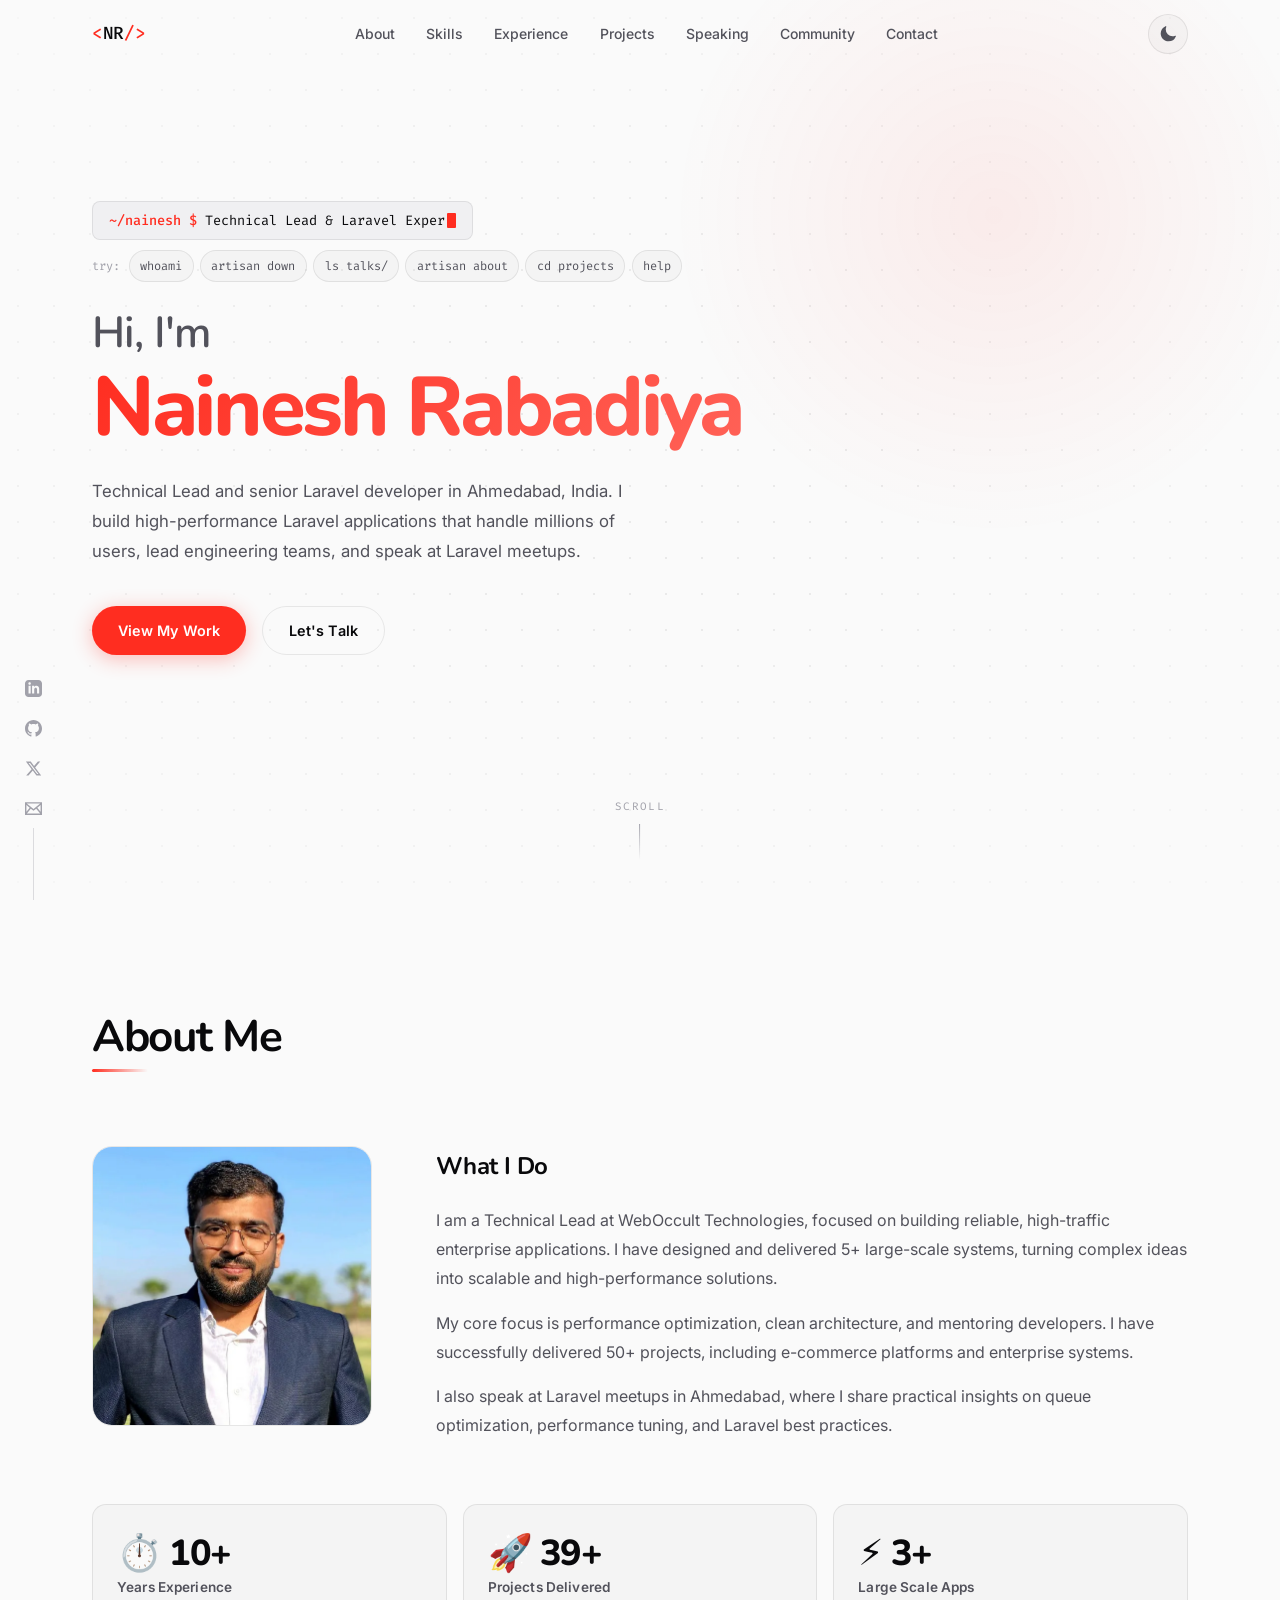
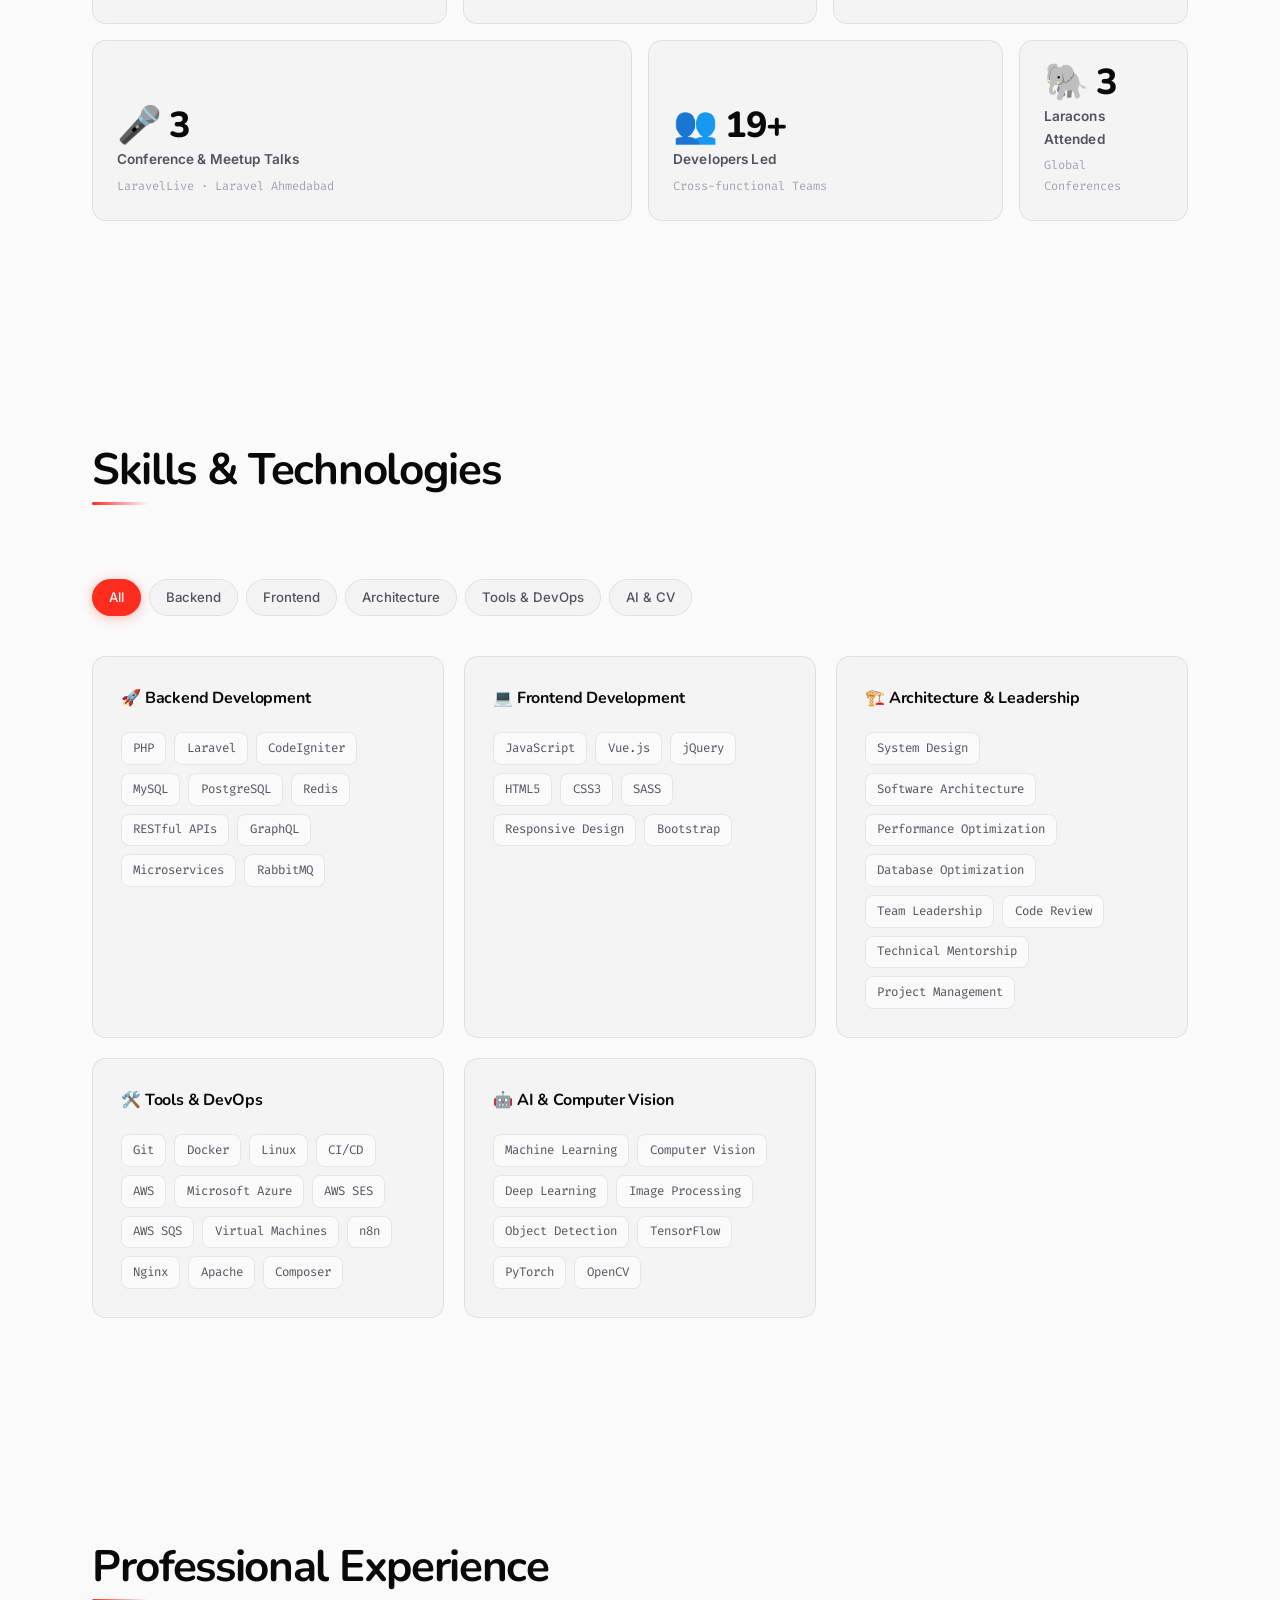
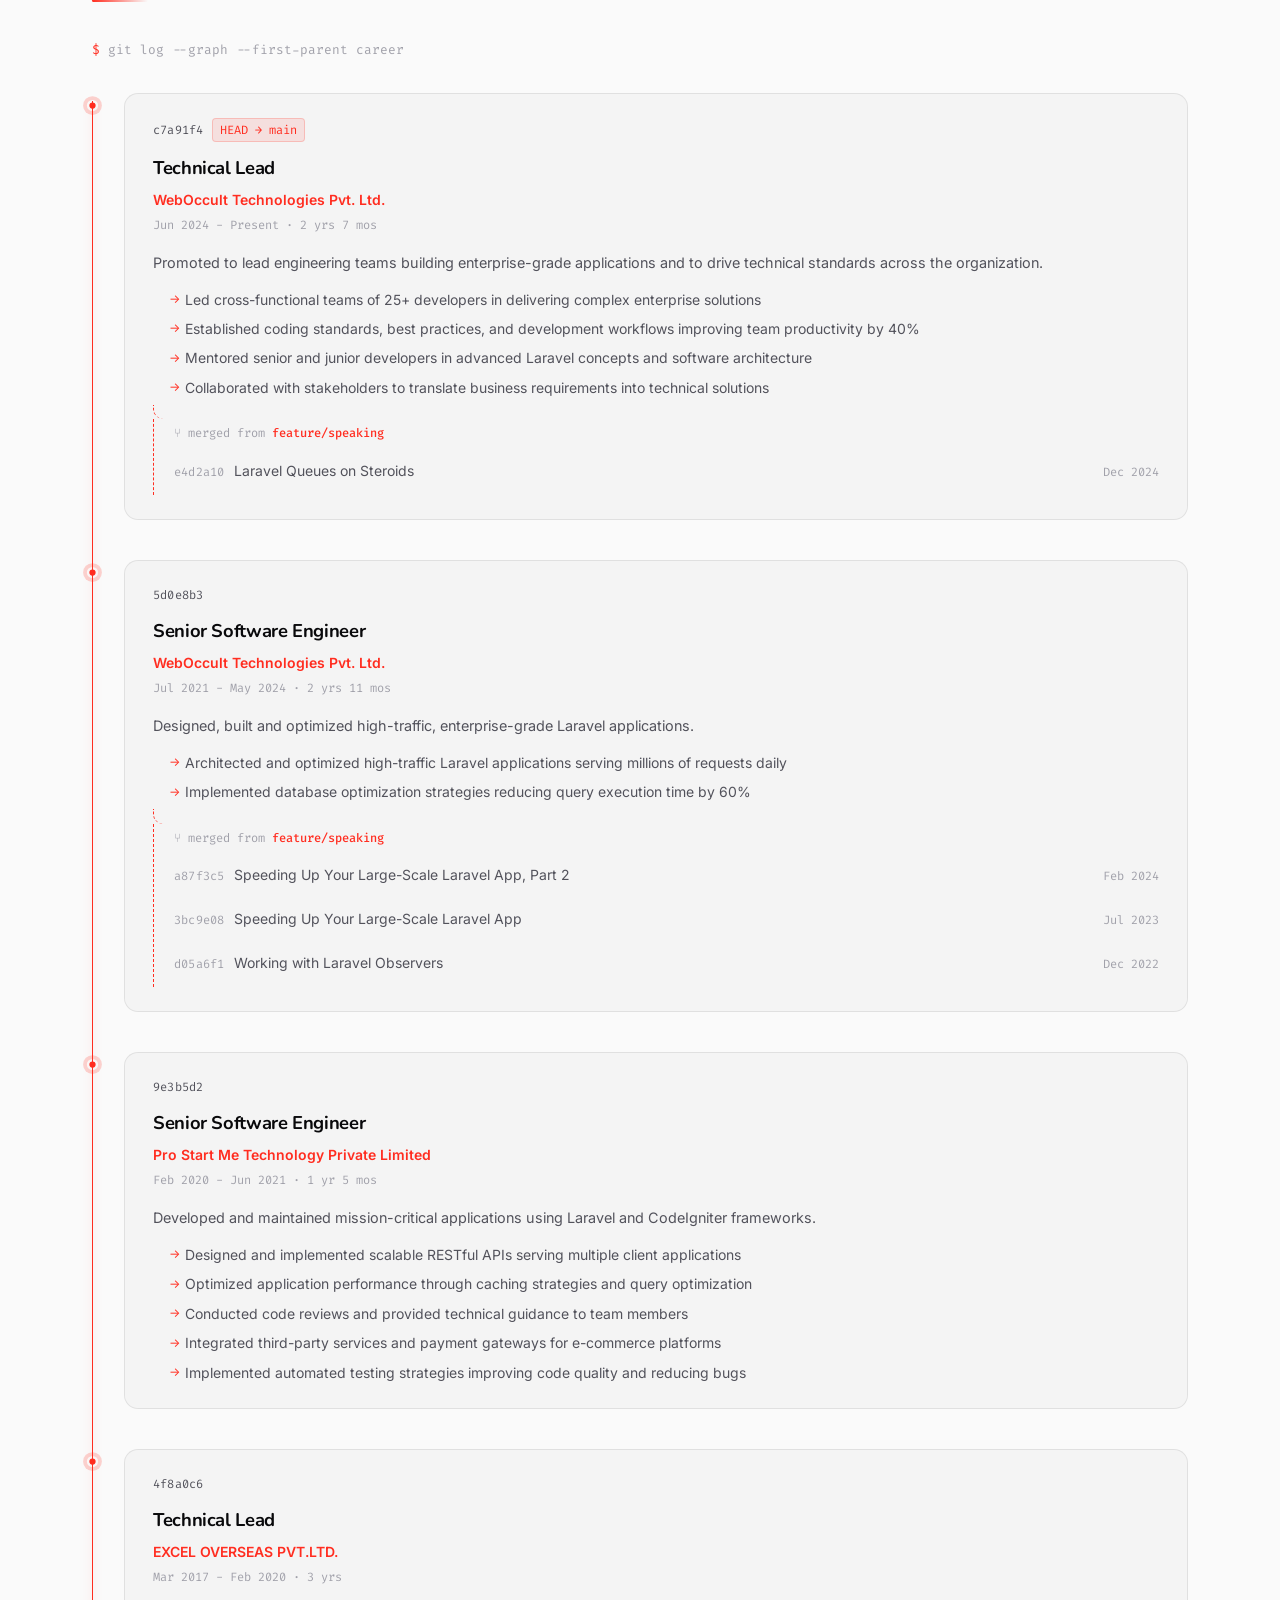
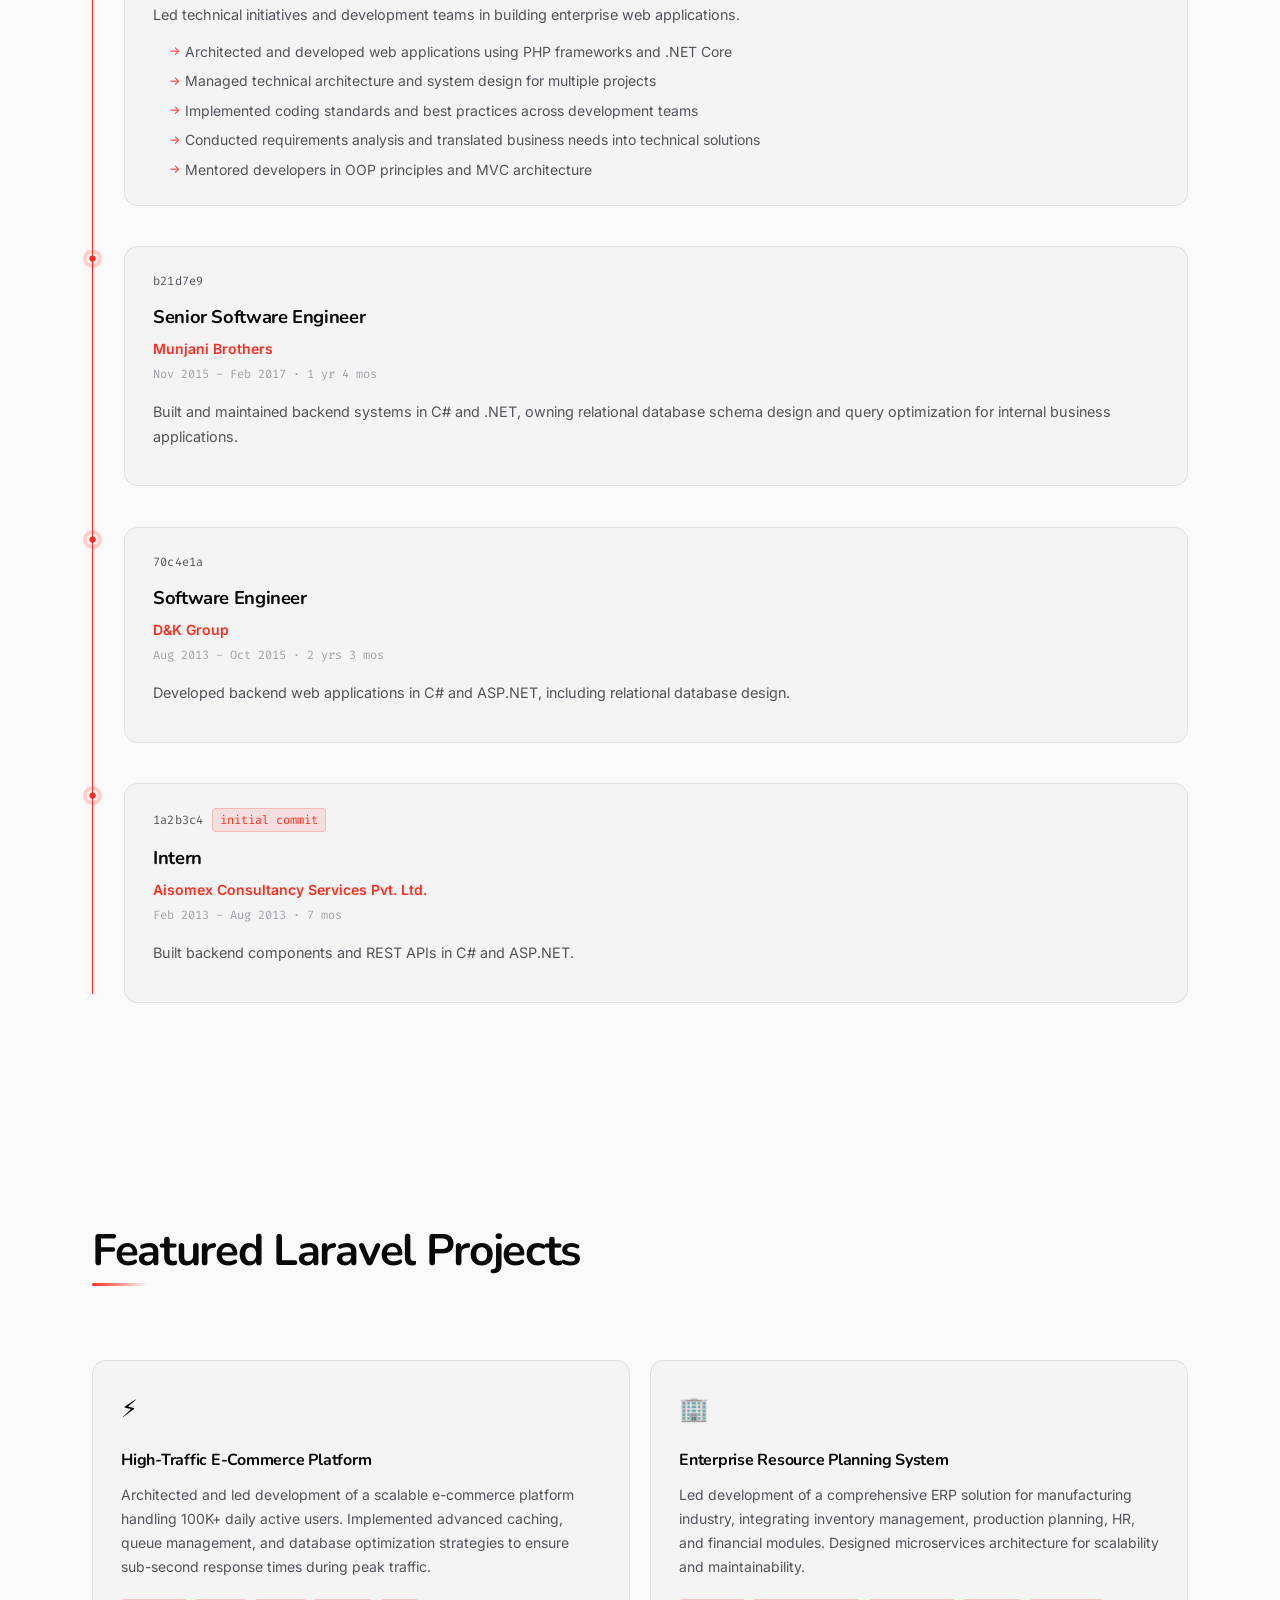
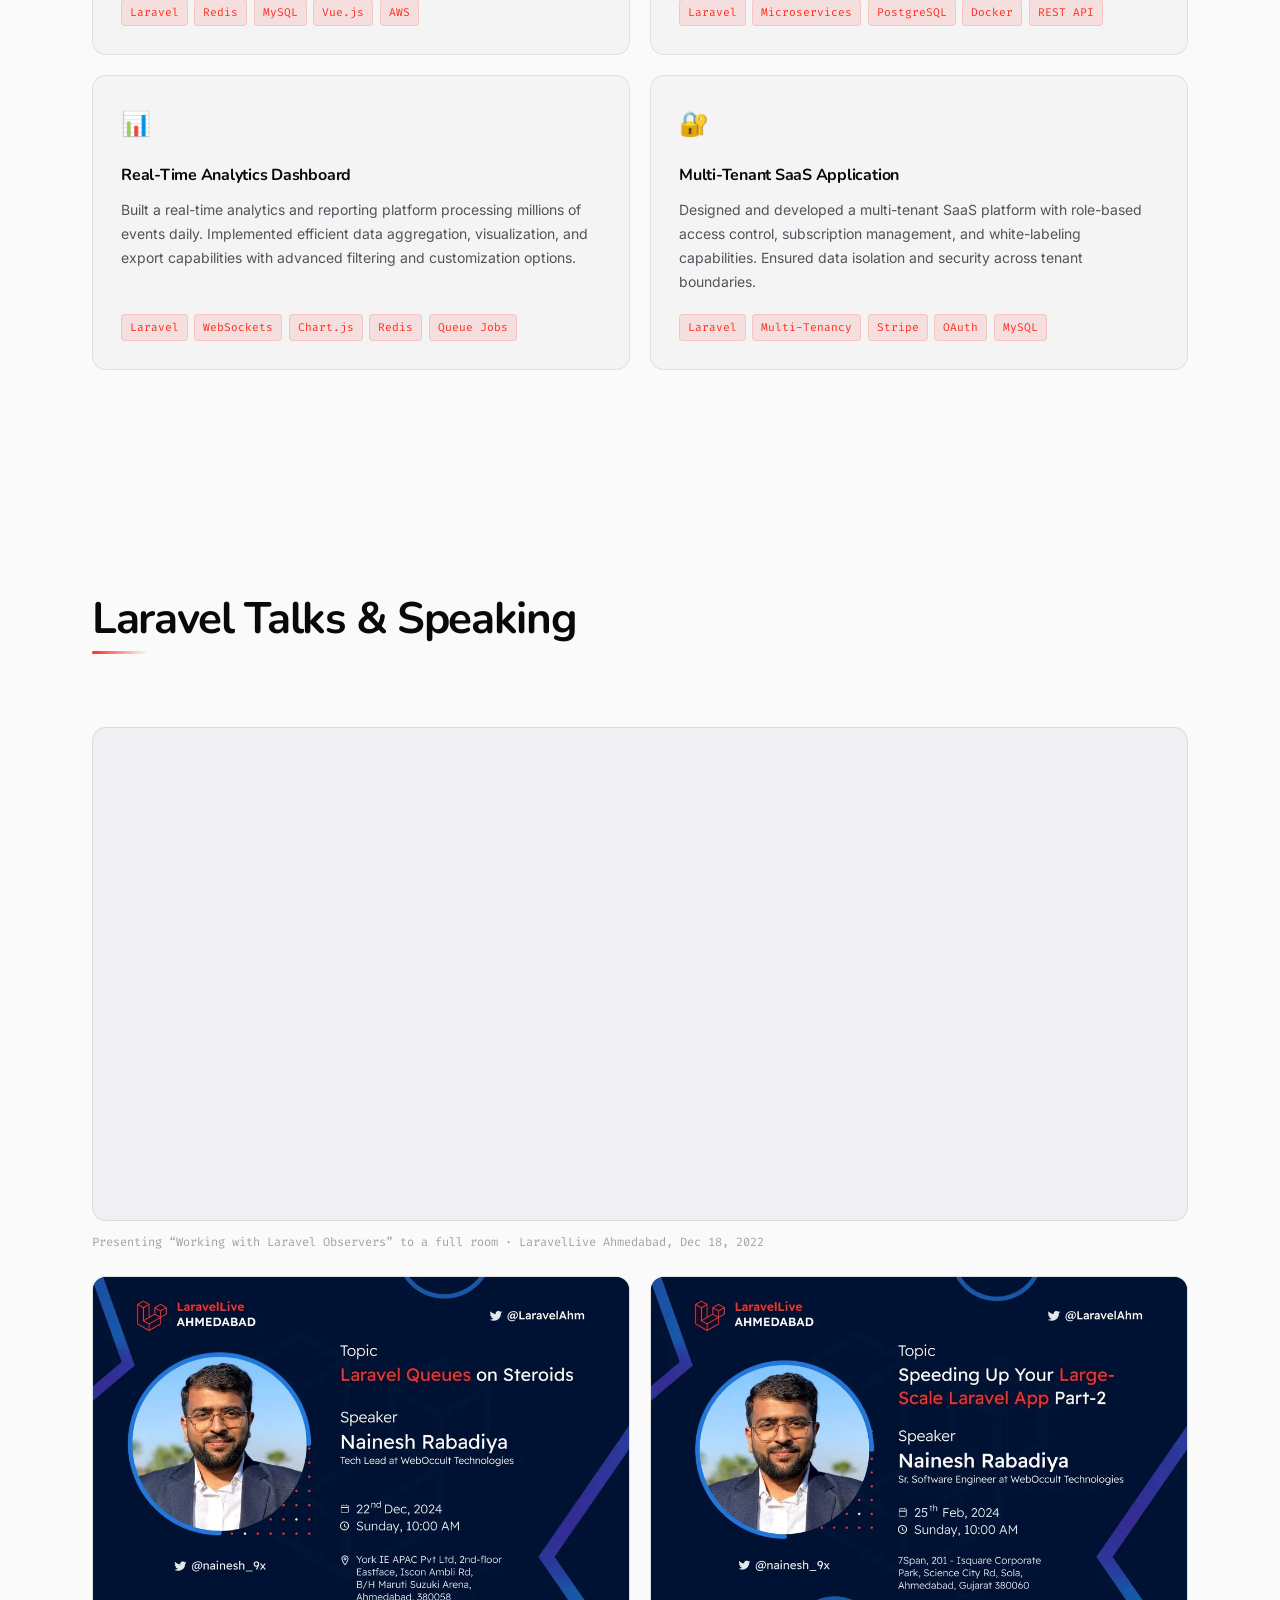
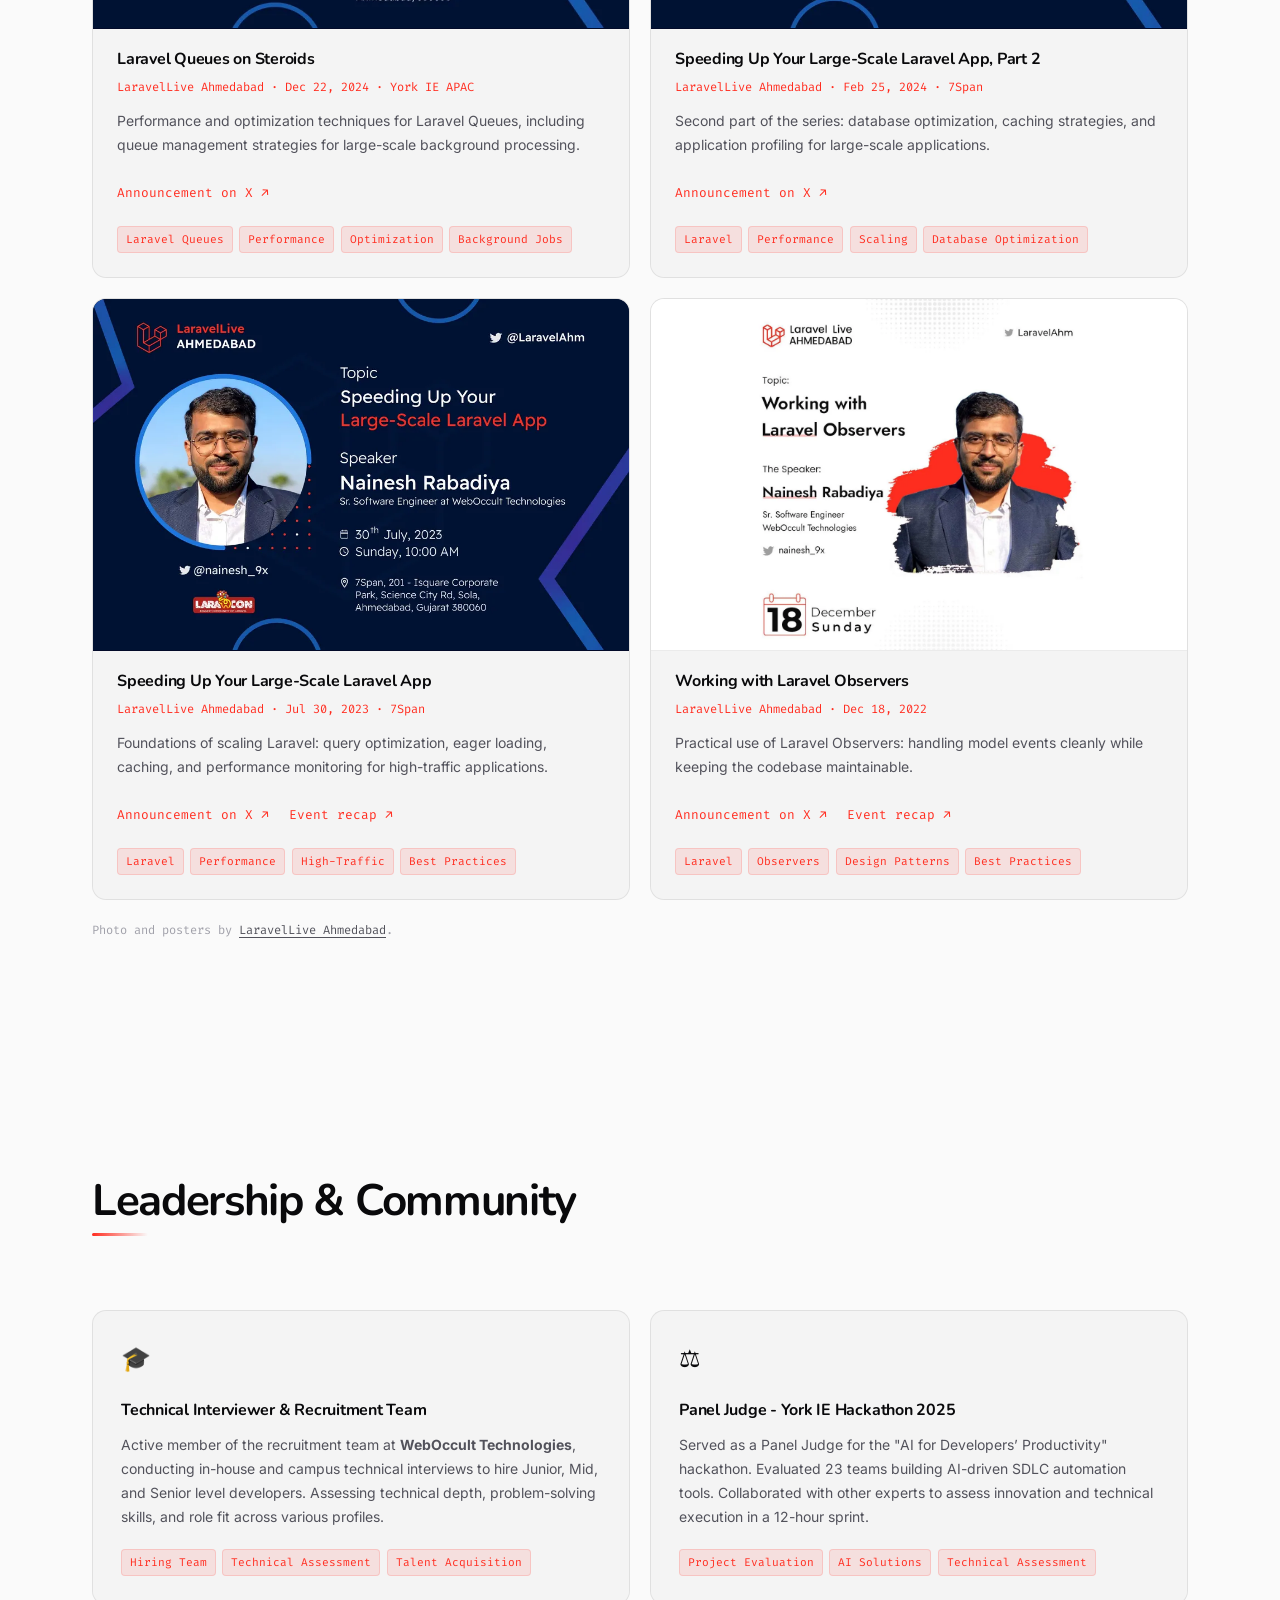
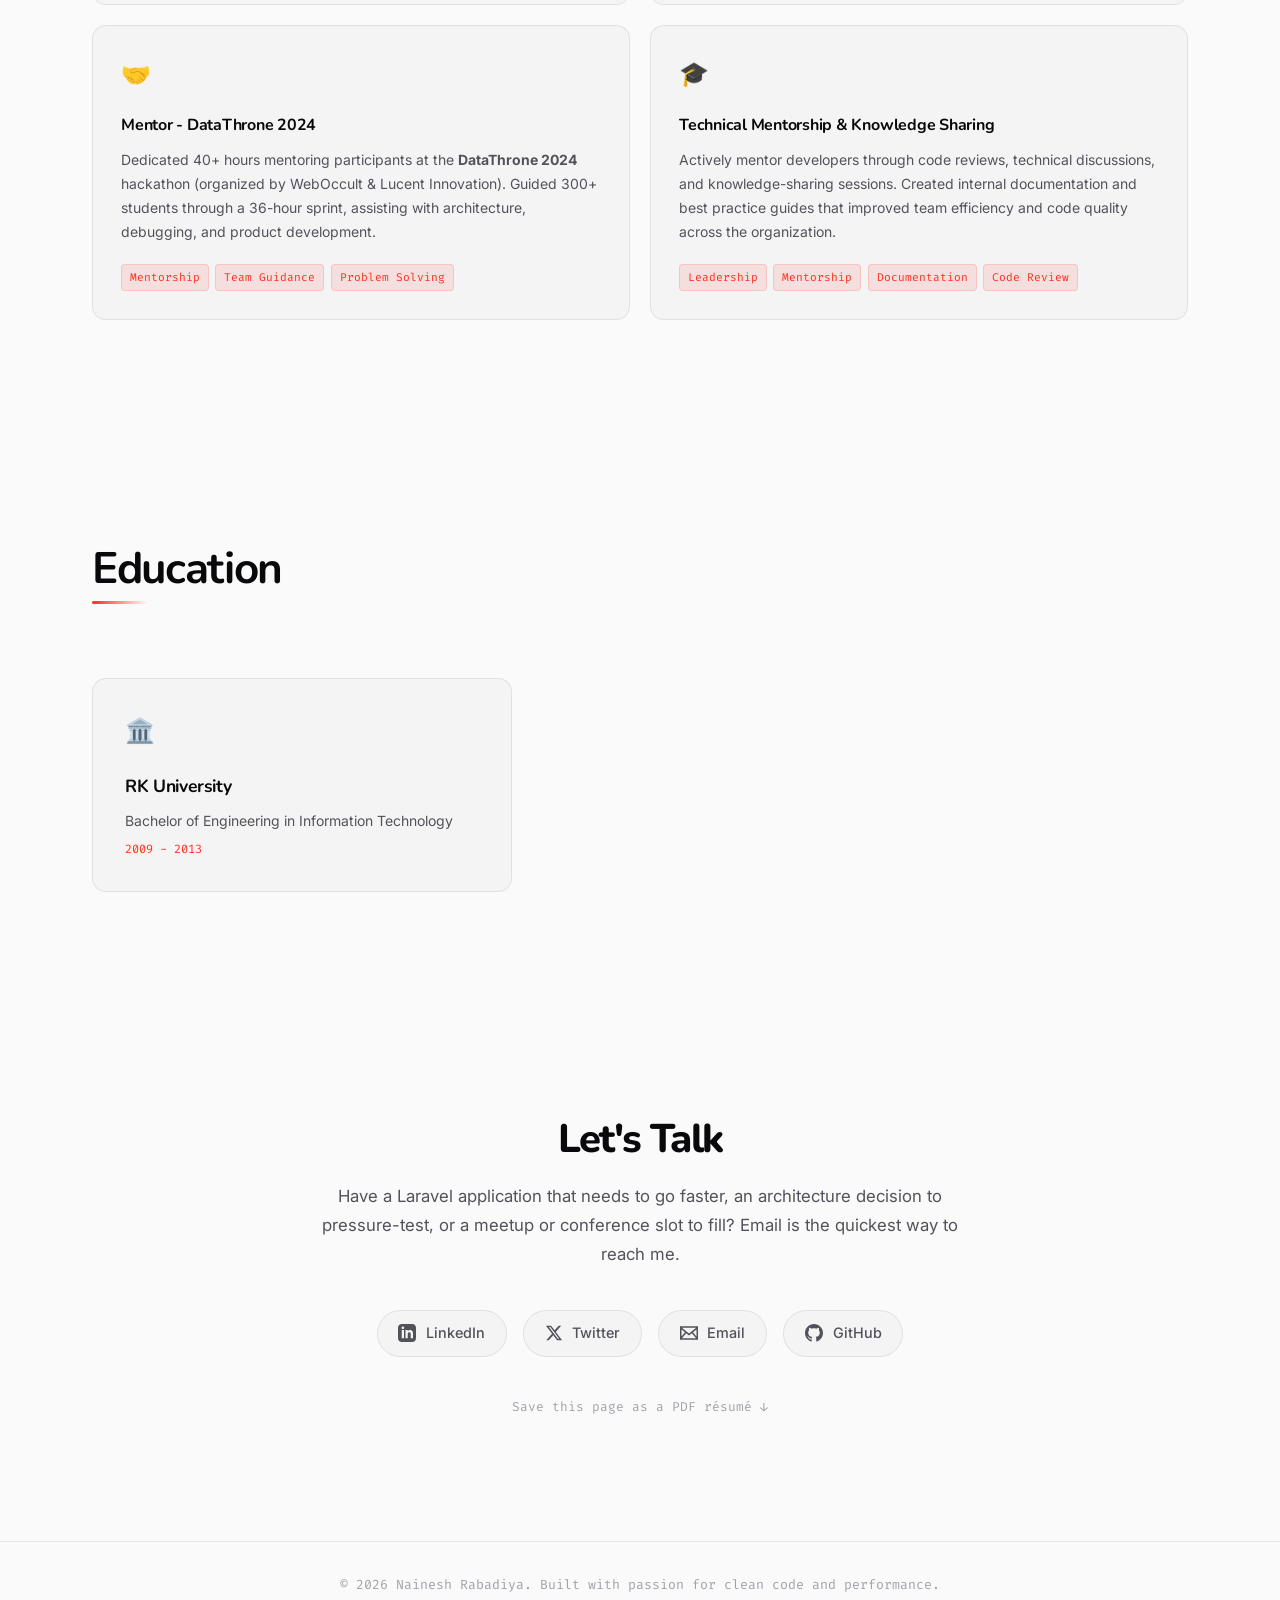
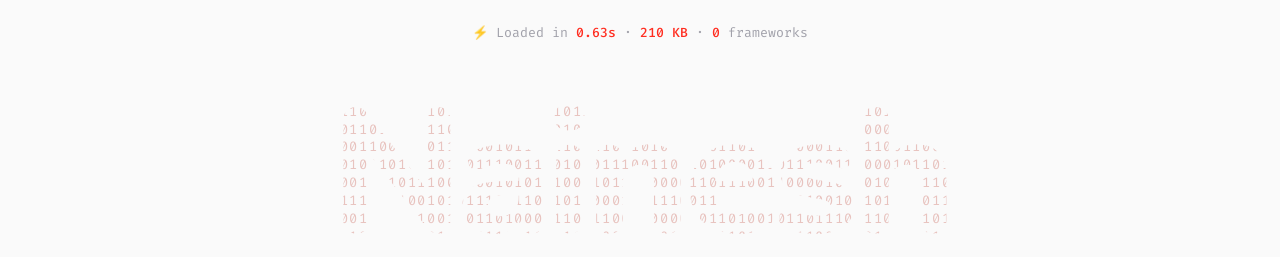
==== commit 524d85f0: "feat: "artisan down" chip in the terminal's try row Second in the row so it is visible on phones wit" ====
--- a/index.html
+++ b/index.html
@@ -221,6 +221,7 @@
           <div class="term-chips" id="term-chips" role="group" aria-label="Try a command">
             <span class="term-chips-label" aria-hidden="true">try:</span>
             <button type="button" class="term-chip" data-cmd="whoami">whoami</button>
+            <button type="button" class="term-chip" data-cmd="php artisan down">artisan down</button>
             <button type="button" class="term-chip" data-cmd="ls talks/">ls talks/</button>
             <button type="button" class="term-chip" data-cmd="php artisan about">artisan about</button>
             <button type="button" class="term-chip" data-cmd="cd projects">cd projects</button>
--- a/styles.css
+++ b/styles.css
@@ -1869,7 +1869,8 @@
 /* ============================================
    INTERACTIVE TERMINAL (hero)
    ============================================ */
-.hero-terminal { margin-bottom: 1.75rem; max-width: 560px; }
+.hero-terminal { margin-bottom: 1.75rem; max-width: 720px; }  /* wide enough for the chip row on one line */
+.term-output { max-width: 560px; }
 
 .term-line { position: relative; cursor: text; max-width: 100%; }
 .term-line:focus-within { border-color: var(--accent); box-shadow: 0 0 0 3px var(--accent-soft); }
@@ -2123,6 +2124,108 @@
 @media (hover: none) { .card-links .card-link { padding: 0.7rem 0; } }   /* 40px+ tap height */
 
 /* ============================================
+   ACTION ANIMATIONS — each one is feedback for something the visitor just did
+   ============================================ */
+/* email → paper plane */
+.paper-plane {
+  position: fixed;
+  z-index: 9995;
+  width: 26px;
+  height: 26px;
+  pointer-events: none;
+  transform: translate(-50%, -50%);
+  filter: drop-shadow(0 4px 10px var(--accent-glow));
+}
+.paper-plane svg { width: 100%; height: 100%; fill: var(--accent); }
+
+/* theme switch → the new theme spreads from the button (script.js animates the clip-path) */
+.theme-reveal::view-transition-old(root),
+.theme-reveal::view-transition-new(root) { animation: none; mix-blend-mode: normal; }
+.theme-reveal::view-transition-old(root) { z-index: 1; }
+.theme-reveal::view-transition-new(root) { z-index: 2; }
+
+/* save as PDF → a sheet feeds out of the button */
+.print-sheet {
+  position: fixed;
+  z-index: 9995;
+  width: 54px;
+  padding: 8px 7px 10px;
+  display: flex;
+  flex-direction: column;
+  gap: 5px;
+  background: #fff;
+  border-radius: 3px;
+  box-shadow: 0 10px 28px rgba(0,0,0,0.35);
+  pointer-events: none;
+  transform: translate(-50%, 0);
+  animation: sheet-feed 1.05s var(--ease) forwards;
+}
+.print-sheet i { display: block; height: 3px; border-radius: 2px; background: #c9c9cf; transform-origin: 0 50%; transform: scaleX(0); animation: sheet-line 0.22s ease-out forwards; }
+.print-sheet i:nth-child(1) { width: 60%; background: var(--accent); animation-delay: 0.22s; }
+.print-sheet i:nth-child(2) { animation-delay: 0.36s; }
+.print-sheet i:nth-child(3) { width: 85%; animation-delay: 0.50s; }
+.print-sheet i:nth-child(4) { animation-delay: 0.64s; }
+.print-sheet i:nth-child(5) { width: 45%; animation-delay: 0.78s; }
+@keyframes sheet-feed {
+  0%   { clip-path: inset(0 0 100% 0); opacity: 1; }
+  80%  { clip-path: inset(0 0 0 0); opacity: 1; transform: translate(-50%, 0); }
+  100% { clip-path: inset(0 0 0 0); opacity: 0; transform: translate(-50%, 35%); }
+}
+@keyframes sheet-line { to { transform: scaleX(1); } }
+
+/* terminal `php artisan down` → Laravel-style maintenance page, for two seconds */
+.maintenance-mode {
+  position: fixed;
+  inset: 0;
+  z-index: 99990;
+  display: flex;
+  flex-direction: column;
+  align-items: center;
+  justify-content: center;
+  gap: 1.25rem;
+  background: var(--bg-base);
+  color: var(--text-2);
+  font-family: var(--font-body);
+  animation: maintenance-in 0.25s ease-out;
+  transition: opacity 0.4s ease;
+}
+.maintenance-mode.out { opacity: 0; }
+.maintenance-mode div { display: flex; align-items: center; font-size: 1.15rem; letter-spacing: 0.04em; text-transform: uppercase; }
+.maintenance-mode div span:first-child { padding-right: 1rem; margin-right: 1rem; border-right: 1px solid var(--text-3); font-size: 1.5rem; color: var(--text-1); }
+.maintenance-mode p { font-family: var(--font-mono); font-size: 0.85rem; color: var(--text-3); }
+@keyframes maintenance-in { from { opacity: 0; } }
+
+/* experience: the line draws downward with scroll; a role's dot fills once it is reached */
+.experience-timeline.is-tracking::before { background: var(--border); }
+.experience-timeline.is-tracking::after {
+  content: '';
+  position: absolute;
+  left: 0;
+  top: 8px;
+  bottom: 8px;
+  width: 1px;
+  background: linear-gradient(to bottom, var(--accent), var(--accent));
+  box-shadow: 0 0 8px var(--accent-glow);
+  transform-origin: 50% 0;
+  transform: scaleY(var(--progress, 0));
+  will-change: transform;
+}
+.is-tracking .timeline-dot {
+  background: var(--bg-base);
+  border-color: var(--text-3);
+  box-shadow: none;
+  transition: background 0.3s var(--ease), border-color 0.3s var(--ease), box-shadow 0.3s var(--ease), transform 0.35s var(--spring);
+}
+.is-tracking .timeline-item.reached .timeline-dot {
+  background: var(--accent);
+  border-color: var(--bg-base);
+  box-shadow: 0 0 0 3px var(--accent-med);
+  transform: translateX(-4px) scale(1.25);
+}
+.is-tracking .commit-hash { transition: color 0.3s var(--ease); }
+.is-tracking .timeline-item.reached > .timeline-content > .commit-meta .commit-hash { color: var(--text-2); }
+
+/* ============================================
    PRINT — the page doubles as a résumé (Ctrl+P / "Save as PDF")
    ============================================ */
 @media print {
@@ -2140,7 +2243,7 @@
   .navbar, .page-loader, .scroll-progress-bar, #cursor-glow, #cursor-dot, #cursor-ring,
   #hero-canvas, .hero-spotlight, .hero-scroll, .hero-cta, .term-chips, .term-output, .term-input,
   .skills-tabs, .side-social, .back-to-top, .footer-brand, .perf-badge, .print-cv, .toast,
-  .carousel-dots, .git-cmd, .commit-meta, .skill-code-tip, .about-image-wrap,
+  .carousel-dots, .git-cmd, .commit-meta, .skill-code-tip, .about-image-wrap, .paper-plane, .print-sheet, .maintenance-mode,
   .hero::before, .hero::after { display: none !important; }
 
   .js .hero-terminal, .js .hero-title .greeting, .js .hero-title .name,
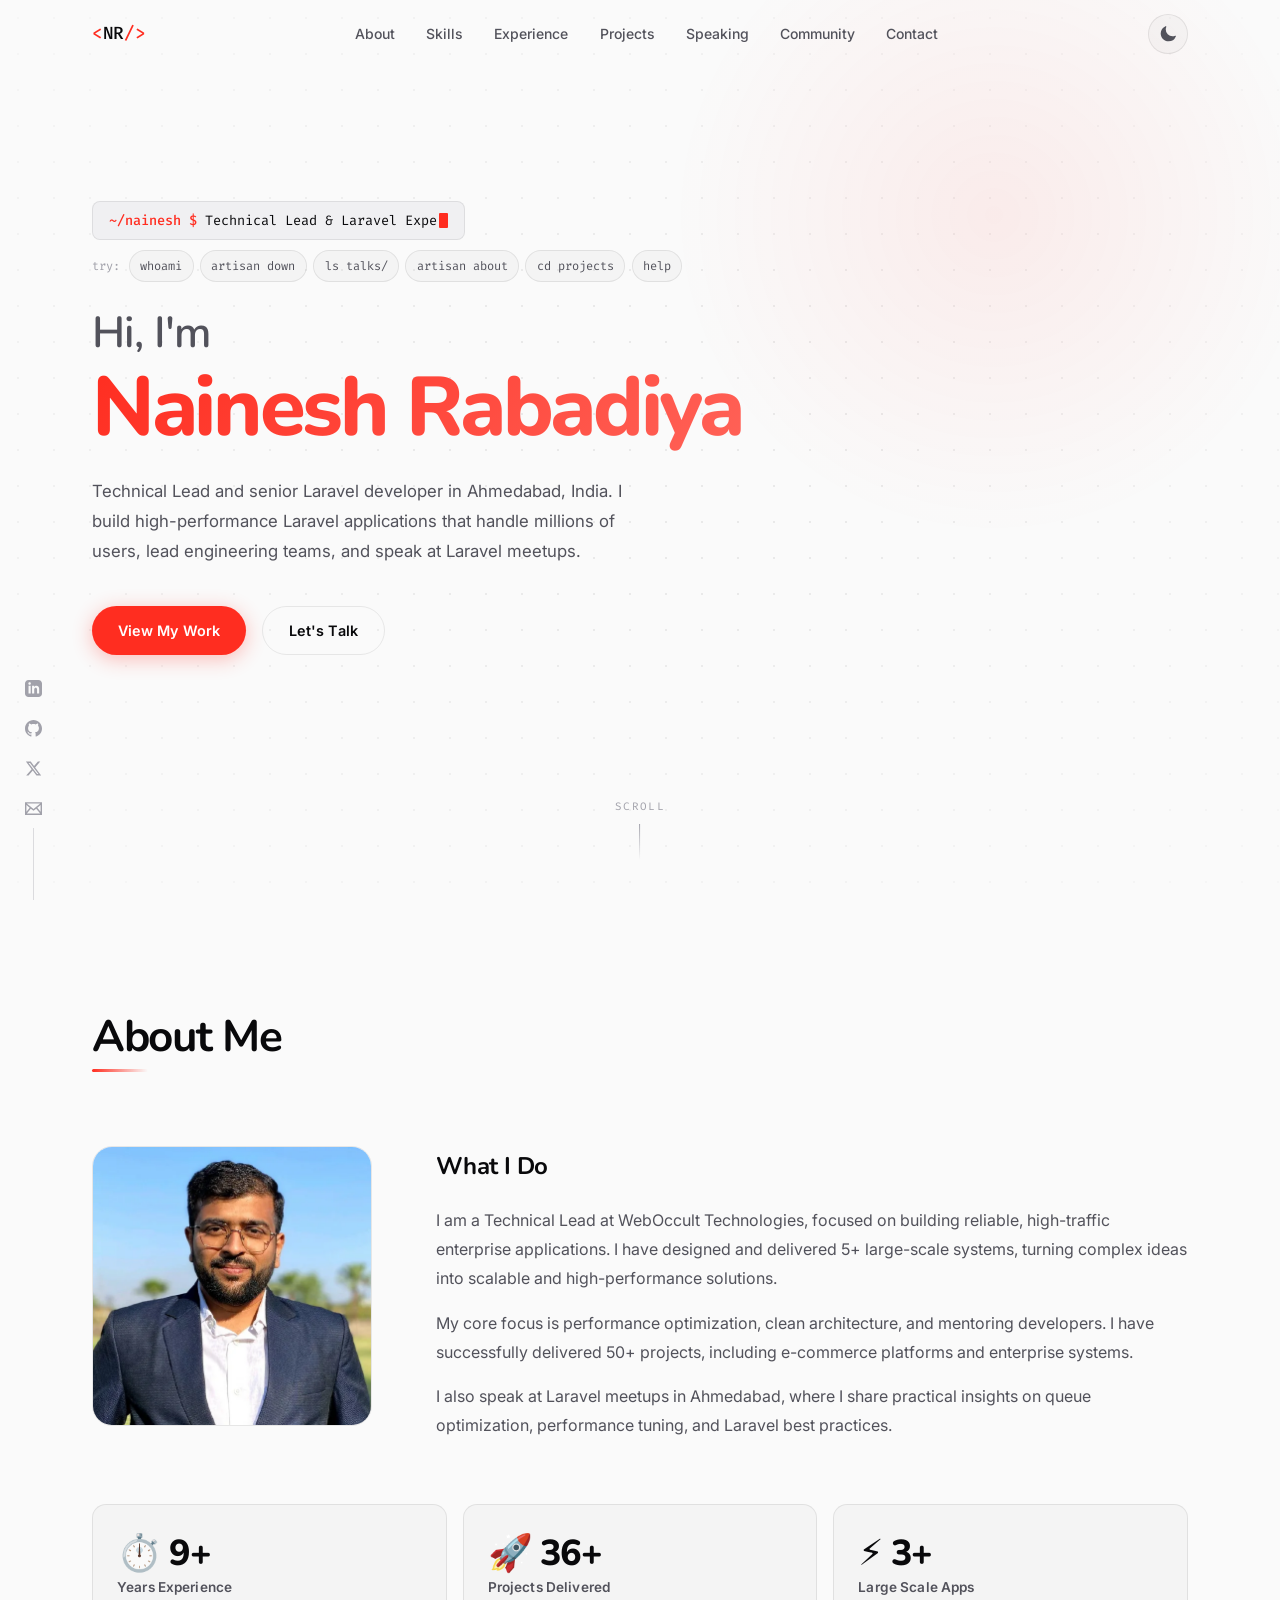
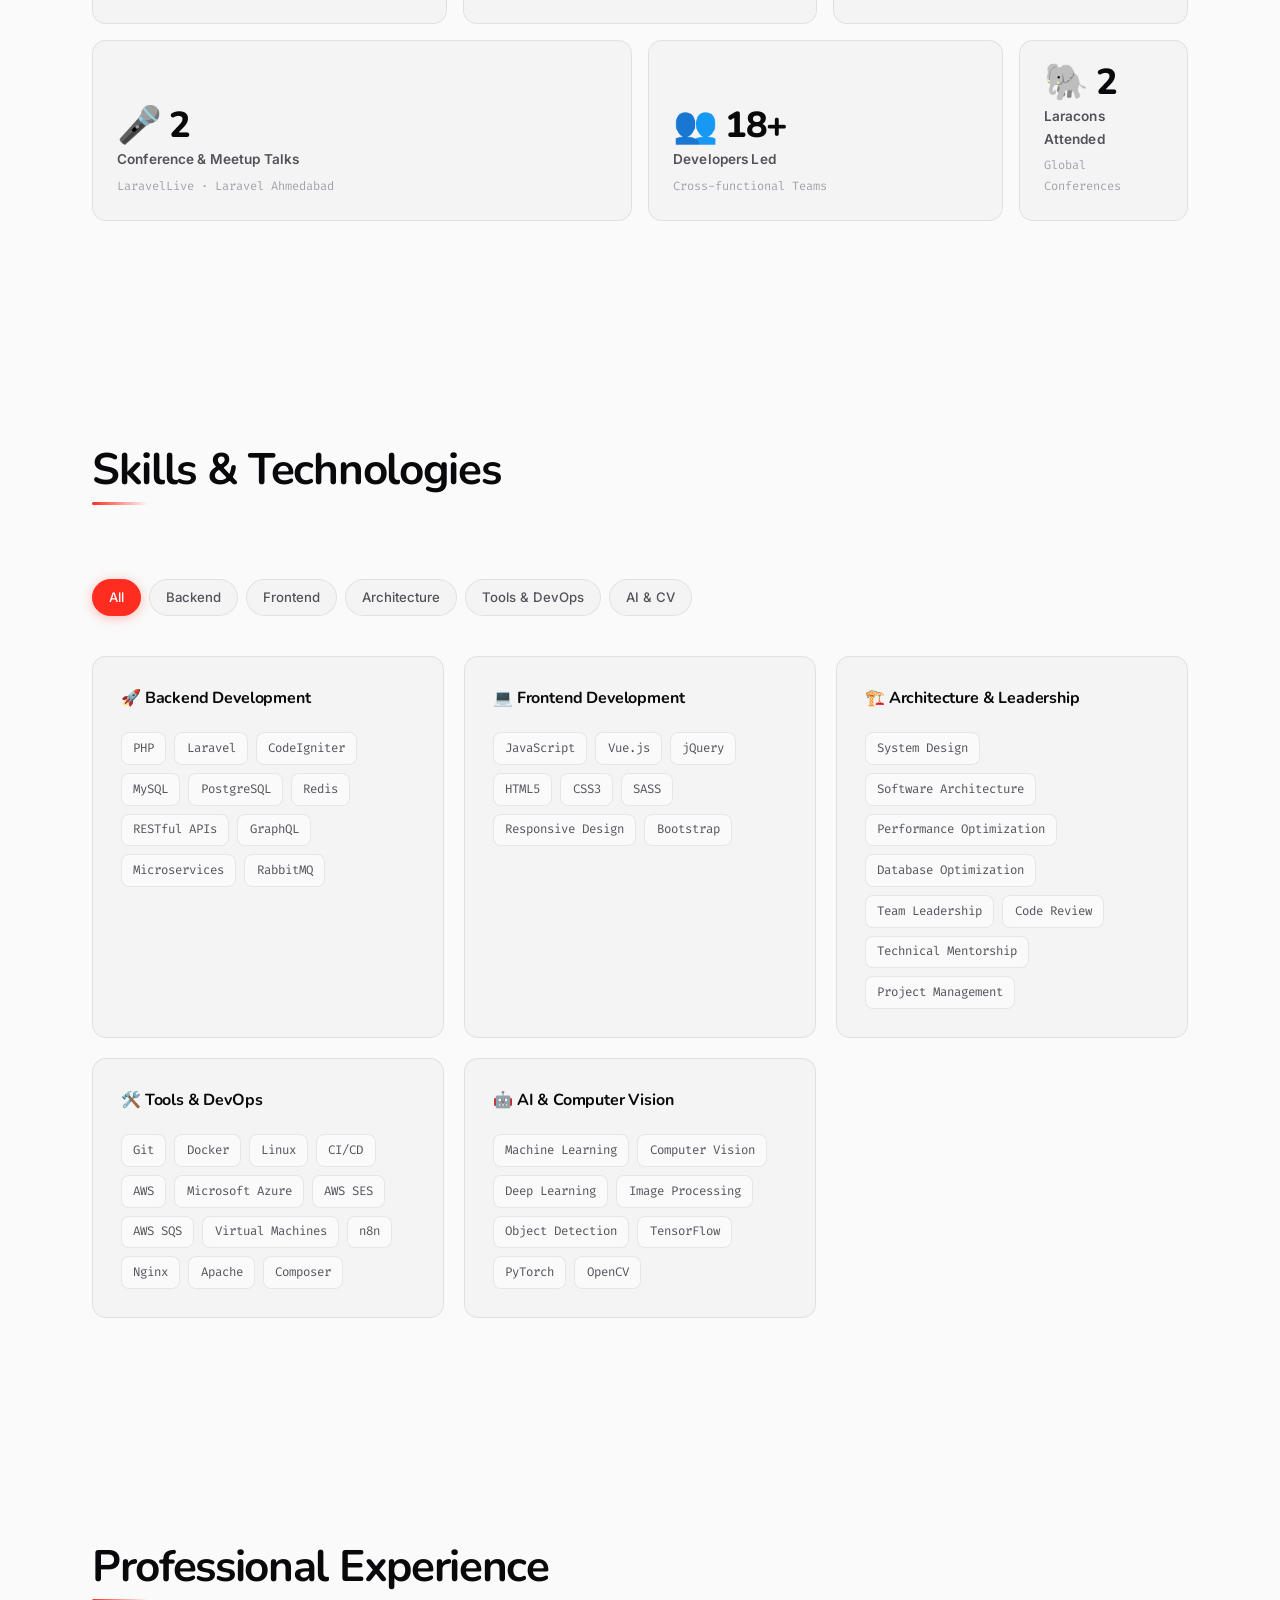
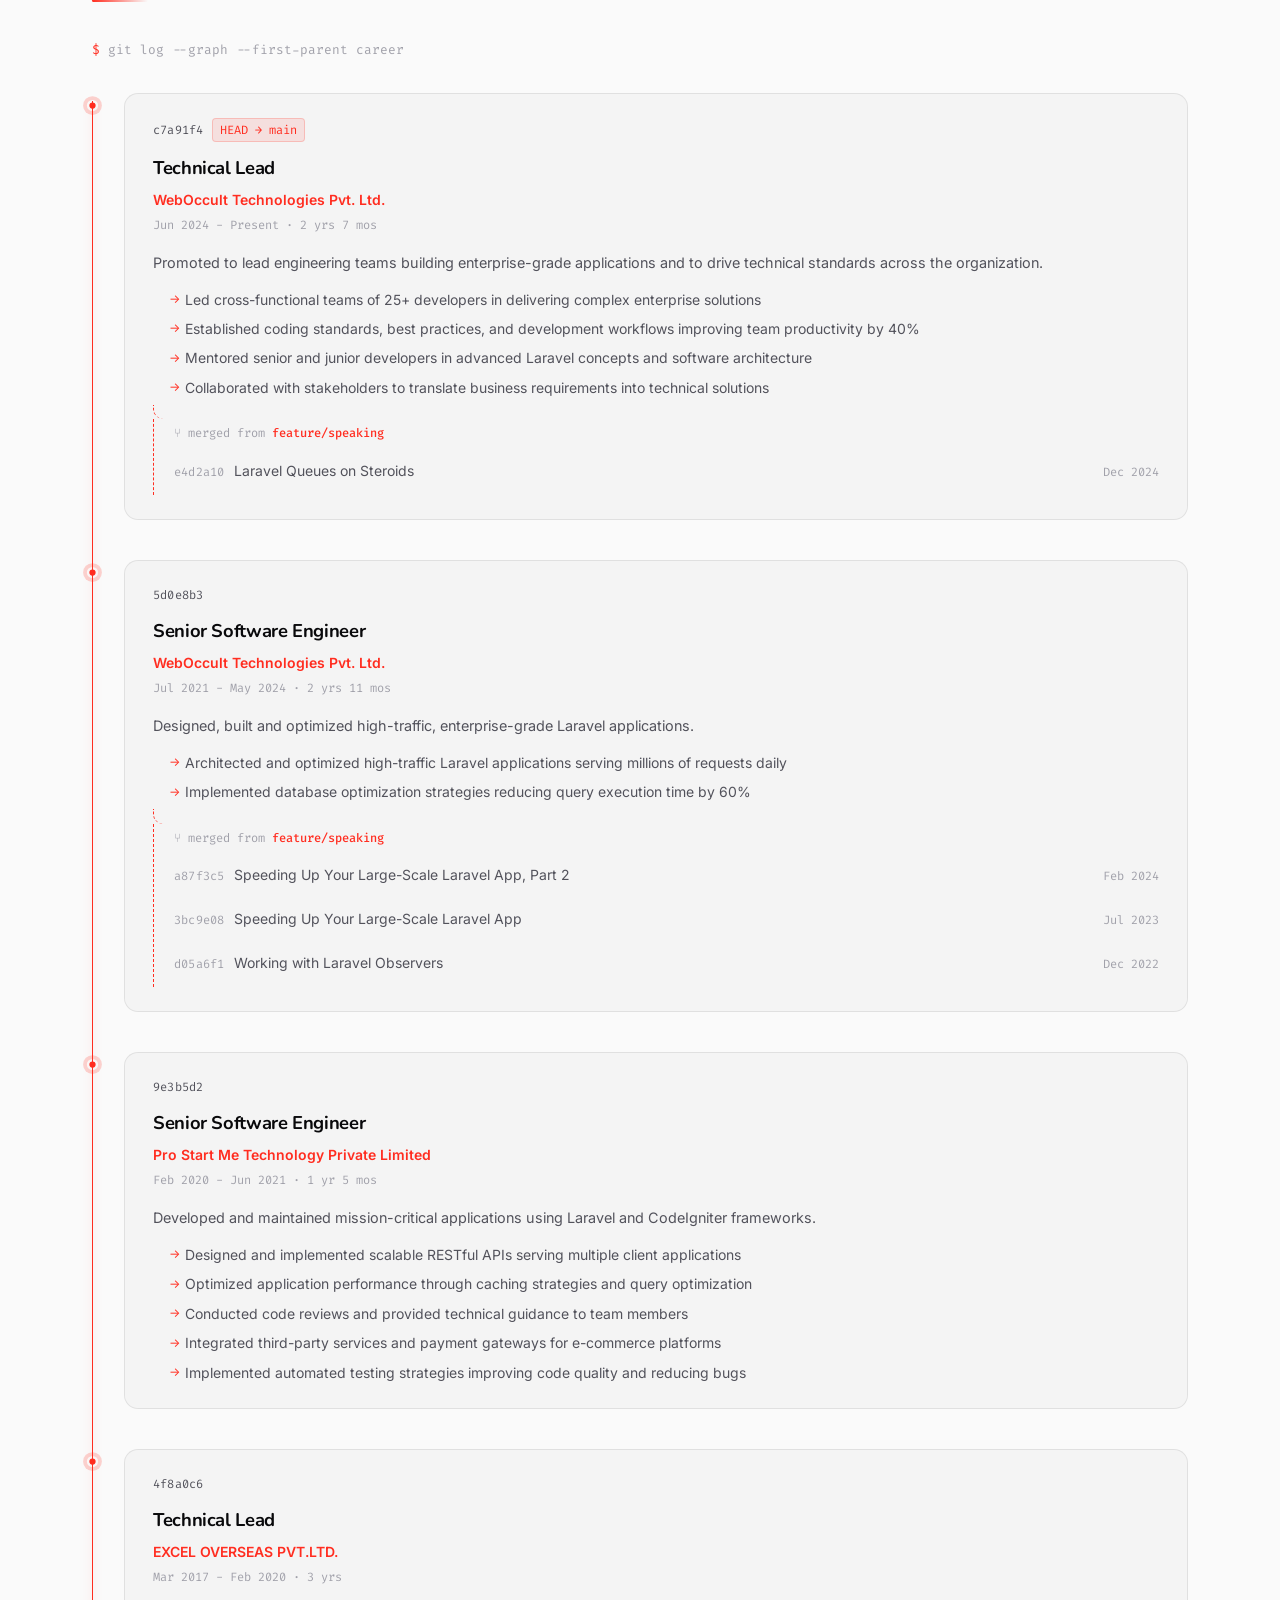
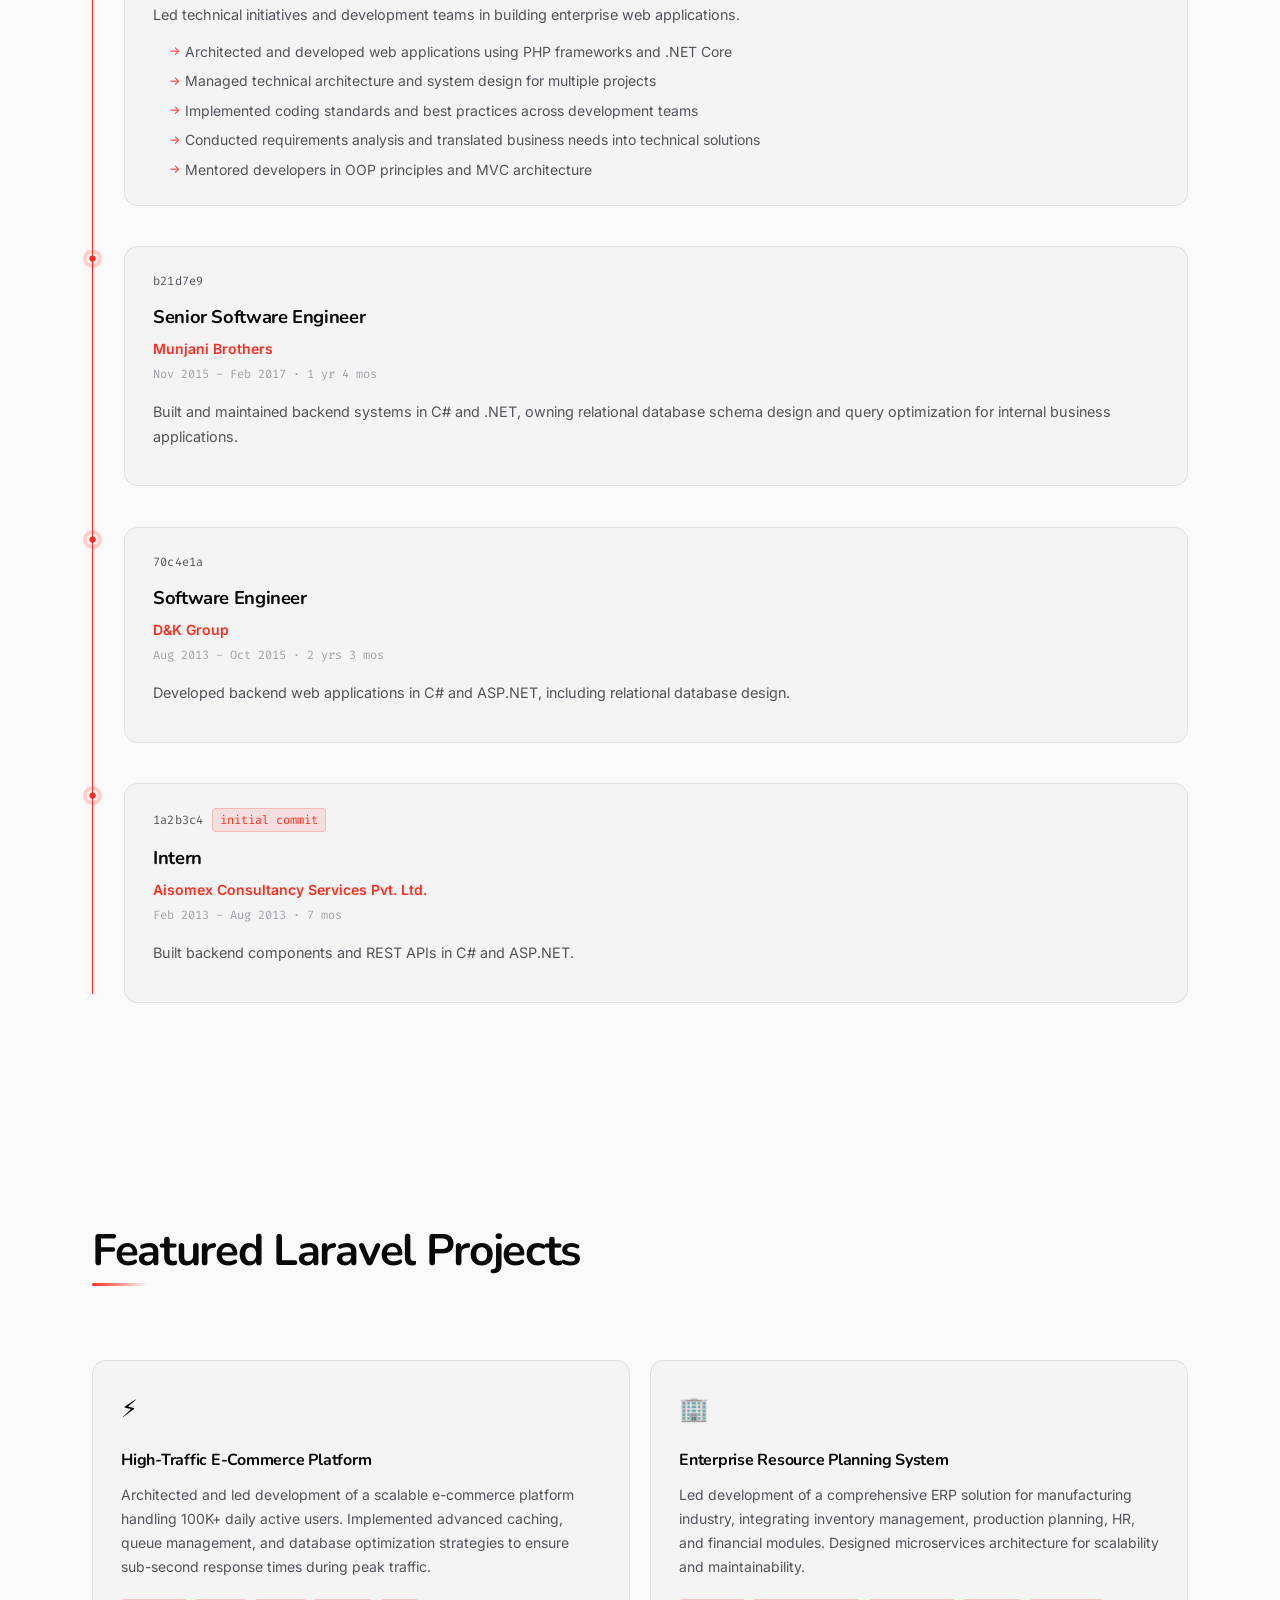
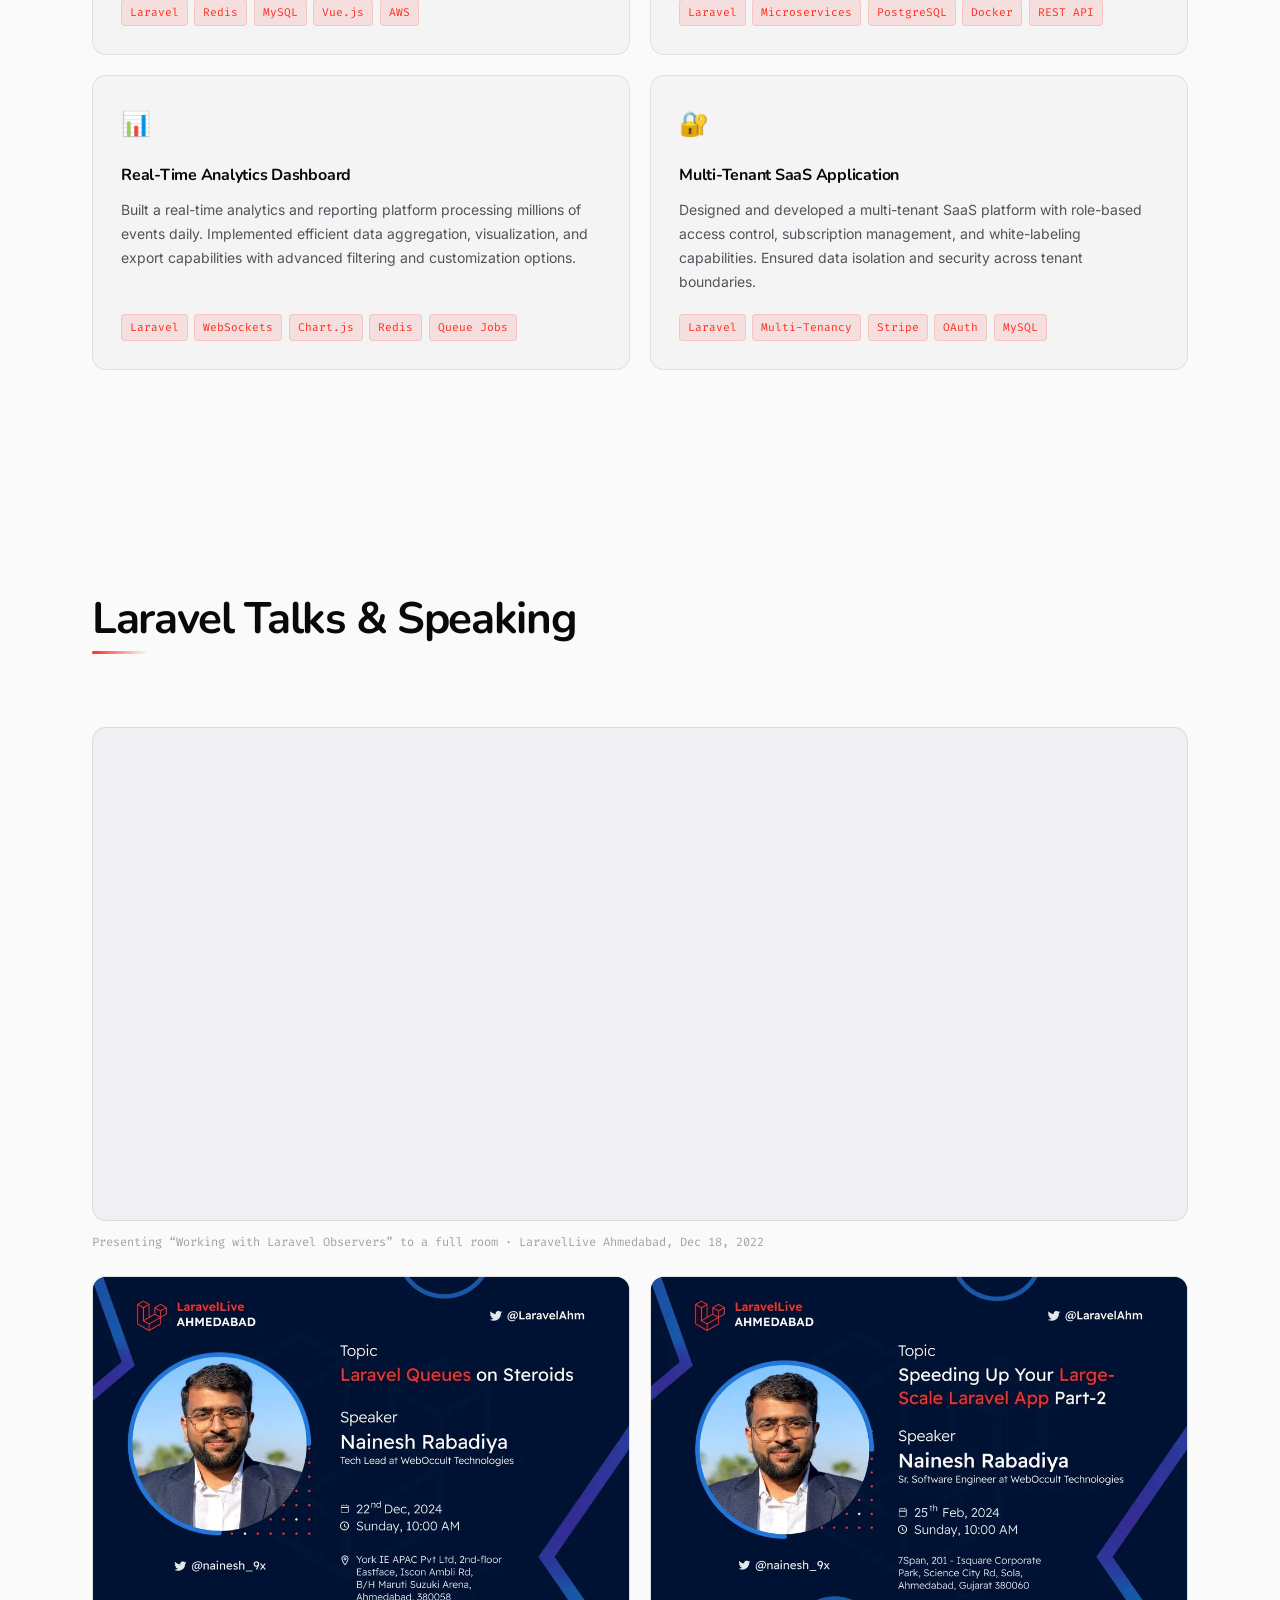
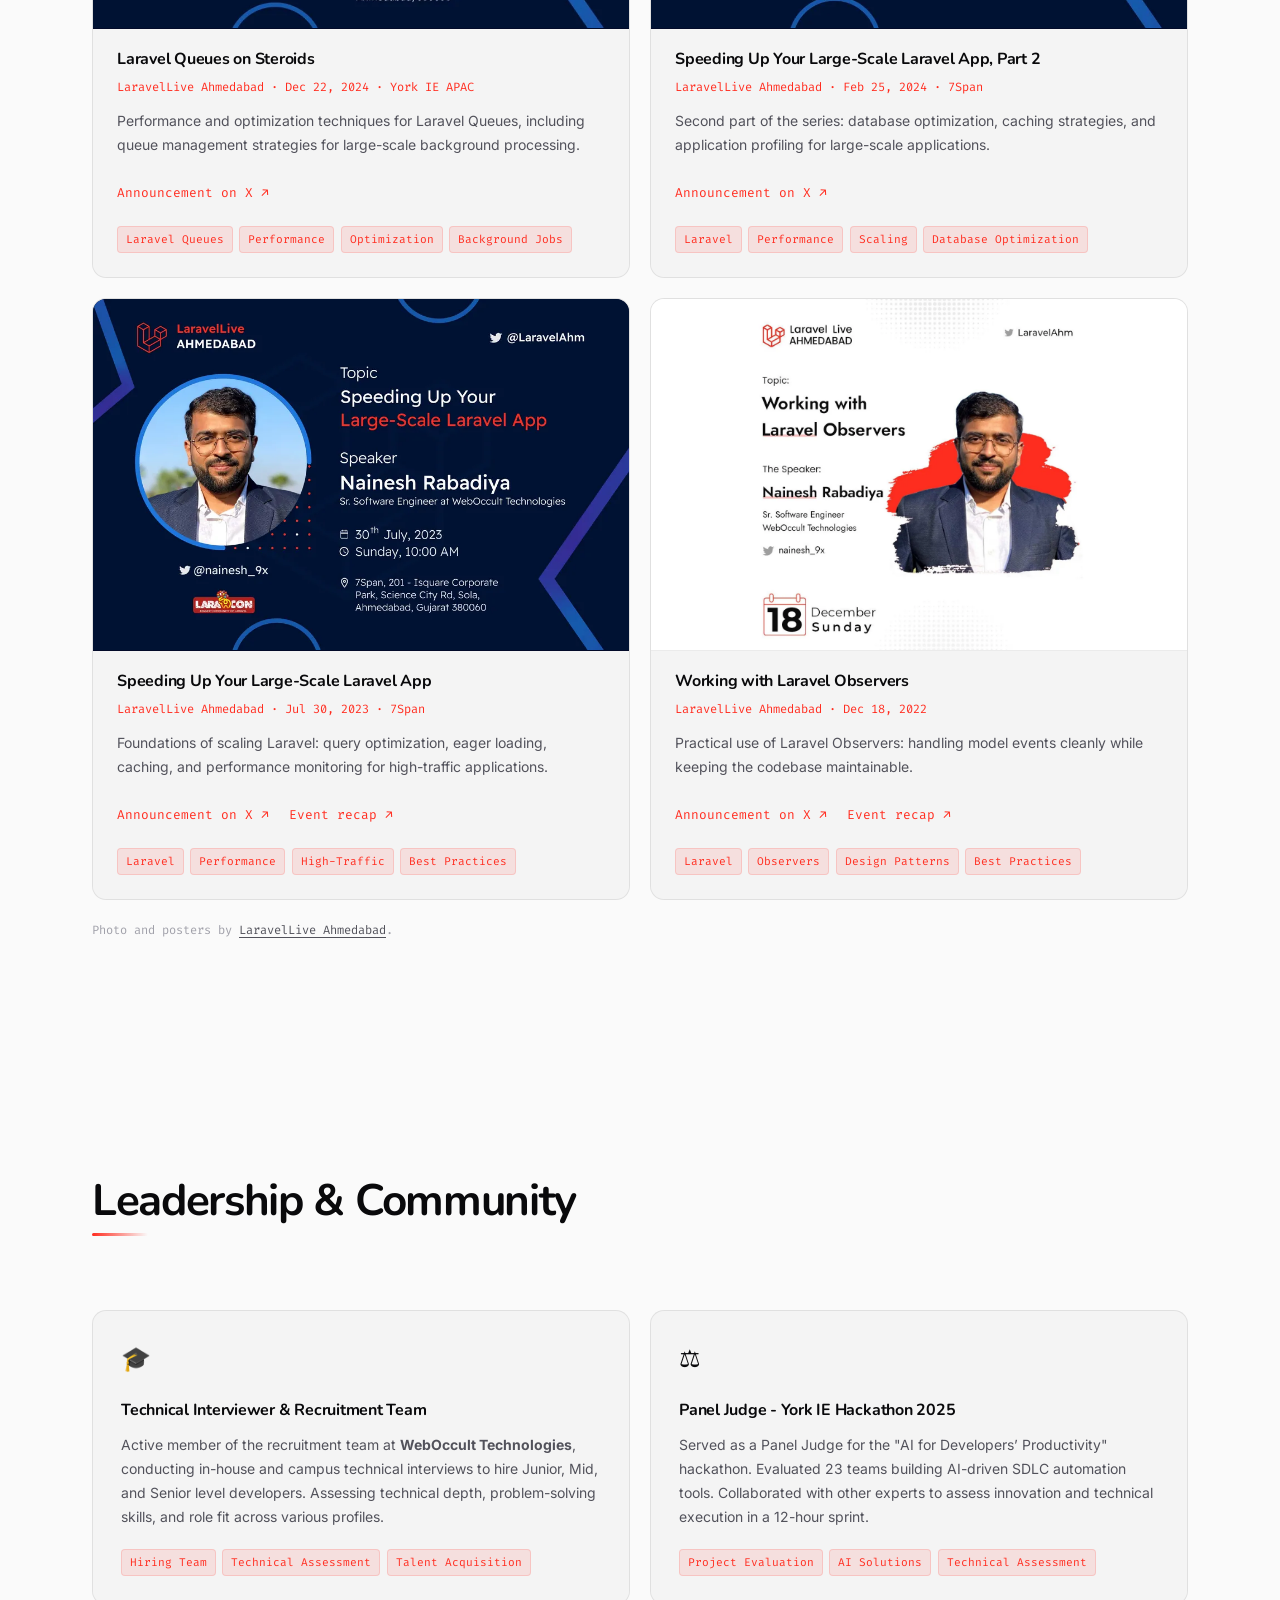
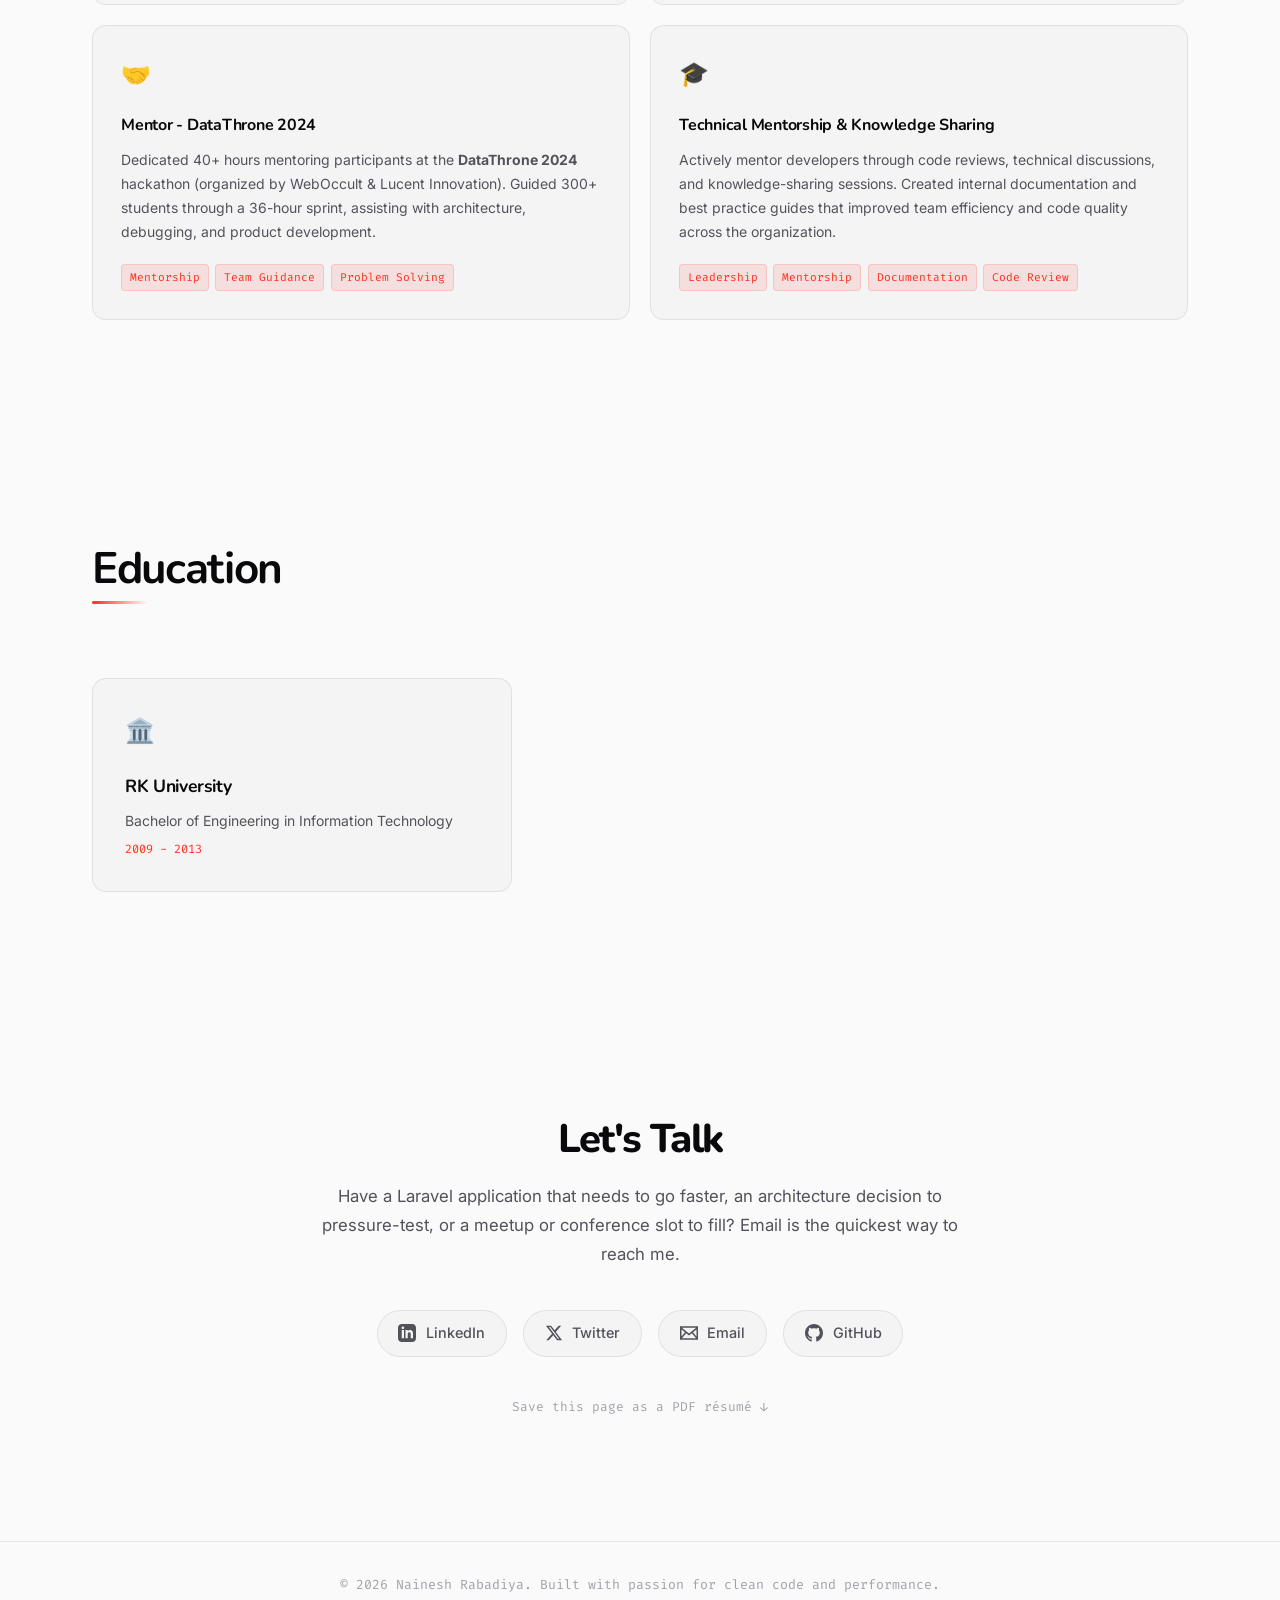
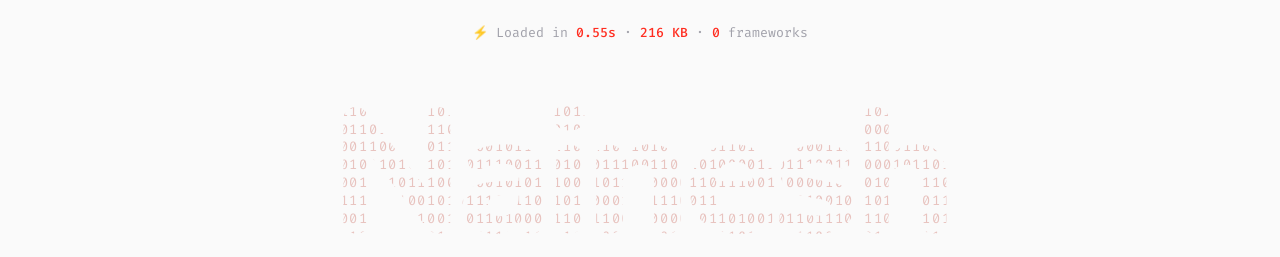
==== commit 132bbe9e: "feat: elePHPant scroll-progress indicator PHP's mascot, drawn as a ~1 KB inline SVG, walks the progr" ====
--- a/index.html
+++ b/index.html
@@ -160,6 +160,27 @@
   <!-- Scroll Progress -->
   <div class="scroll-progress-bar" id="scroll-progress"></div>
 
+  <!-- elePHPant (PHP's mascot) walks the progress line as you scroll; click it and it trumpets -->
+  <button type="button" class="elephpant" id="elephpant" tabindex="-1" aria-hidden="true">
+    <svg viewBox="0 0 64 44" xmlns="http://www.w3.org/2000/svg">
+      <g class="ele-bob">
+        <path class="ele-dark" d="M9 16c-4 1-6 5-5 10" fill="none" stroke-width="2.5" stroke-linecap="round"/>
+        <rect class="ele-dark ele-leg leg-b" x="12" y="28" width="7" height="14" rx="3"/>
+        <rect class="ele-dark ele-leg leg-a" x="37" y="28" width="7" height="14" rx="3"/>
+        <rect class="ele-body" x="8" y="8" width="40" height="25" rx="12"/>
+        <rect class="ele-body ele-leg leg-a" x="19" y="28" width="7" height="14" rx="3"/>
+        <rect class="ele-body ele-leg leg-b" x="43" y="28" width="7" height="14" rx="3"/>
+        <circle class="ele-body" cx="49" cy="17" r="11.5"/>
+        <g class="ele-trunk">
+          <path class="ele-body-stroke" d="M57 20c4 5 4 11 1 16-1 2 1 4 3 3" fill="none" stroke-width="5.5" stroke-linecap="round"/>
+        </g>
+        <ellipse class="ele-dark" cx="43" cy="17" rx="6" ry="8.5"/>
+        <circle cx="53" cy="14" r="1.6" fill="#fff"/>
+        <text x="15" y="25" font-family="Arial, Helvetica, sans-serif" font-size="9.5" font-weight="700" font-style="italic" fill="#fff">PHP</text>
+      </g>
+    </svg>
+  </button>
+
   <!-- Custom Cursor -->
   <div id="cursor-glow" aria-hidden="true"></div>
   <div id="cursor-dot"  aria-hidden="true"></div>
--- a/styles.css
+++ b/styles.css
@@ -114,7 +114,7 @@
    ============================================ */
 .scroll-progress-bar {
   position: fixed;
-  top: 0; left: 0;
+  top: calc(var(--nav-h) - 2px); left: 0;   /* the nav's bottom edge: the ground the elePHPant walks on */
   width: 0%;
   height: 2px;
   background: var(--accent);
@@ -2226,6 +2226,59 @@
 .is-tracking .timeline-item.reached > .timeline-content > .commit-meta .commit-hash { color: var(--text-2); }
 
 /* ============================================
+   ELEPHPANT — PHP's mascot is the scroll-progress indicator
+   ============================================ */
+.elephpant {
+  position: fixed;
+  left: 0;
+  top: calc(var(--nav-h) - 25px);      /* feet on the progress line, clear of the nav link text */
+  z-index: 9999;
+  width: 36px;
+  height: 25px;
+  padding: 0;
+  pointer-events: none;
+  opacity: 0;
+  transform: translateX(var(--x, 0px));
+  transition: transform 80ms linear, opacity 0.3s var(--ease);   /* same 80ms as the line it pulls */
+  display: none;
+}
+.js .elephpant { display: block; }
+.elephpant.show { opacity: 1; }
+.elephpant svg { display: block; width: 100%; height: 100%; overflow: visible; transition: transform 0.2s var(--ease); }
+.elephpant.left svg { transform: scaleX(-1); }      /* turns round when you scroll back up */
+.ele-body { fill: #8892BF; }                         /* PHP's own blue-violet, so it reads as the mascot */
+.ele-body-stroke { stroke: #8892BF; }
+.ele-dark { fill: #4F5B93; stroke: #4F5B93; }
+path.ele-dark { fill: none; }
+
+.ele-leg { transform-box: fill-box; transform-origin: 50% 8%; }
+.elephpant.walking .leg-a { animation: ele-step 0.36s ease-in-out infinite alternate; }
+.elephpant.walking .leg-b { animation: ele-step 0.36s ease-in-out infinite alternate-reverse; }
+.elephpant.walking .ele-bob { animation: ele-bob 0.36s ease-in-out infinite alternate; }
+@keyframes ele-step { from { transform: rotate(-20deg); } to { transform: rotate(20deg); } }
+@keyframes ele-bob  { from { transform: translateY(0); } to { transform: translateY(-1.2px); } }
+
+.ele-trunk { transform-box: fill-box; transform-origin: 10% 5%; transition: transform 0.22s var(--spring); }
+.elephpant.trumpet .ele-trunk { transform: rotate(-72deg); }
+.elephpant.trumpet .ele-bob { animation: ele-rear 0.6s var(--ease); transform-box: fill-box; transform-origin: 20% 100%; }
+@keyframes ele-rear { 30%, 70% { transform: rotate(-9deg); } }
+
+.ele-spray {
+  position: fixed;
+  z-index: 9999;
+  pointer-events: none;
+  font-family: var(--font-mono);
+  font-size: 0.75rem;
+  font-weight: 500;
+  color: #8892BF;
+  white-space: nowrap;
+}
+
+@media (hover: hover) { .elephpant.show { pointer-events: auto; cursor: pointer; } }
+@media (max-width: 768px) { .elephpant { width: 27px; height: 19px; top: calc(var(--nav-h) - 19px); } }
+@media (prefers-reduced-motion: reduce) { .elephpant { transition: opacity 0.01s; } }
+
+/* ============================================
    PRINT — the page doubles as a résumé (Ctrl+P / "Save as PDF")
    ============================================ */
 @media print {
@@ -2243,7 +2296,7 @@
   .navbar, .page-loader, .scroll-progress-bar, #cursor-glow, #cursor-dot, #cursor-ring,
   #hero-canvas, .hero-spotlight, .hero-scroll, .hero-cta, .term-chips, .term-output, .term-input,
   .skills-tabs, .side-social, .back-to-top, .footer-brand, .perf-badge, .print-cv, .toast,
-  .carousel-dots, .git-cmd, .commit-meta, .skill-code-tip, .about-image-wrap, .paper-plane, .print-sheet, .maintenance-mode,
+  .carousel-dots, .git-cmd, .commit-meta, .skill-code-tip, .about-image-wrap, .paper-plane, .elephpant, .ele-spray, .print-sheet, .maintenance-mode,
   .hero::before, .hero::after { display: none !important; }
 
   .js .hero-terminal, .js .hero-title .greeting, .js .hero-title .name,
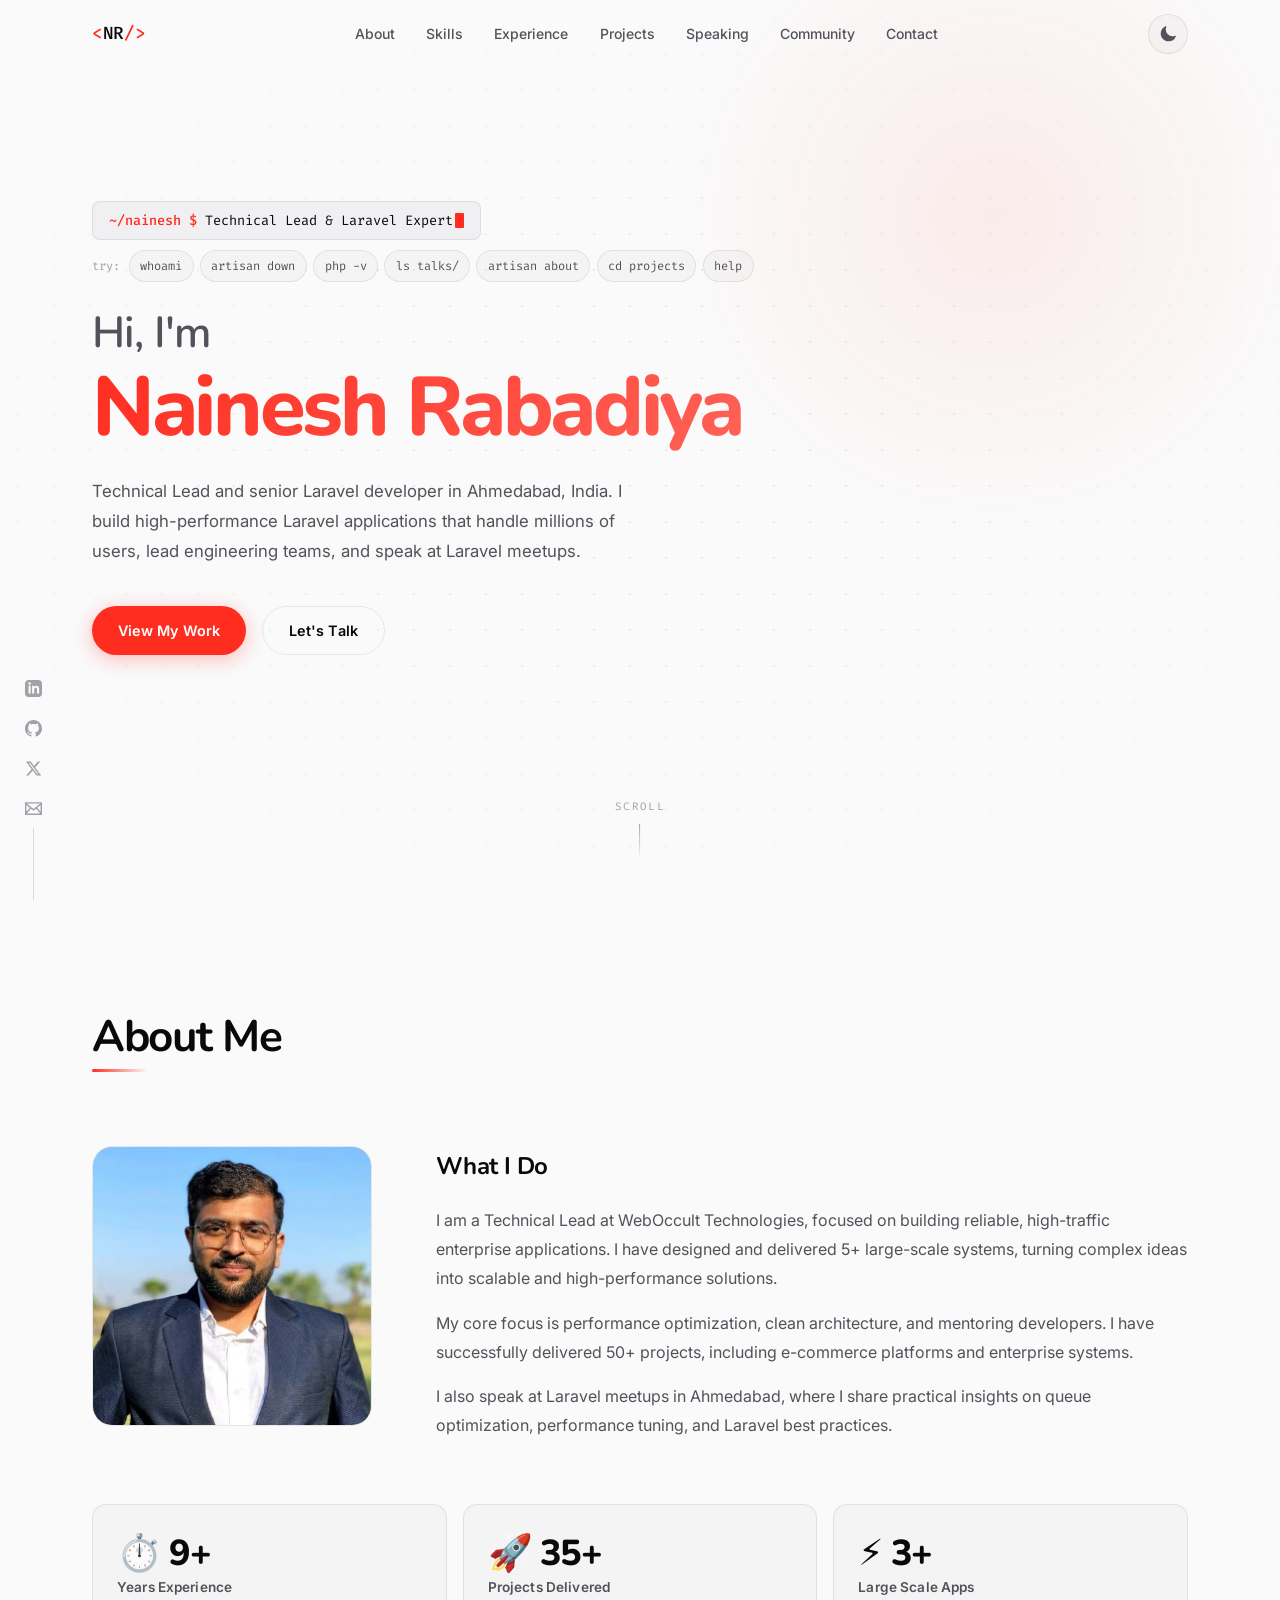
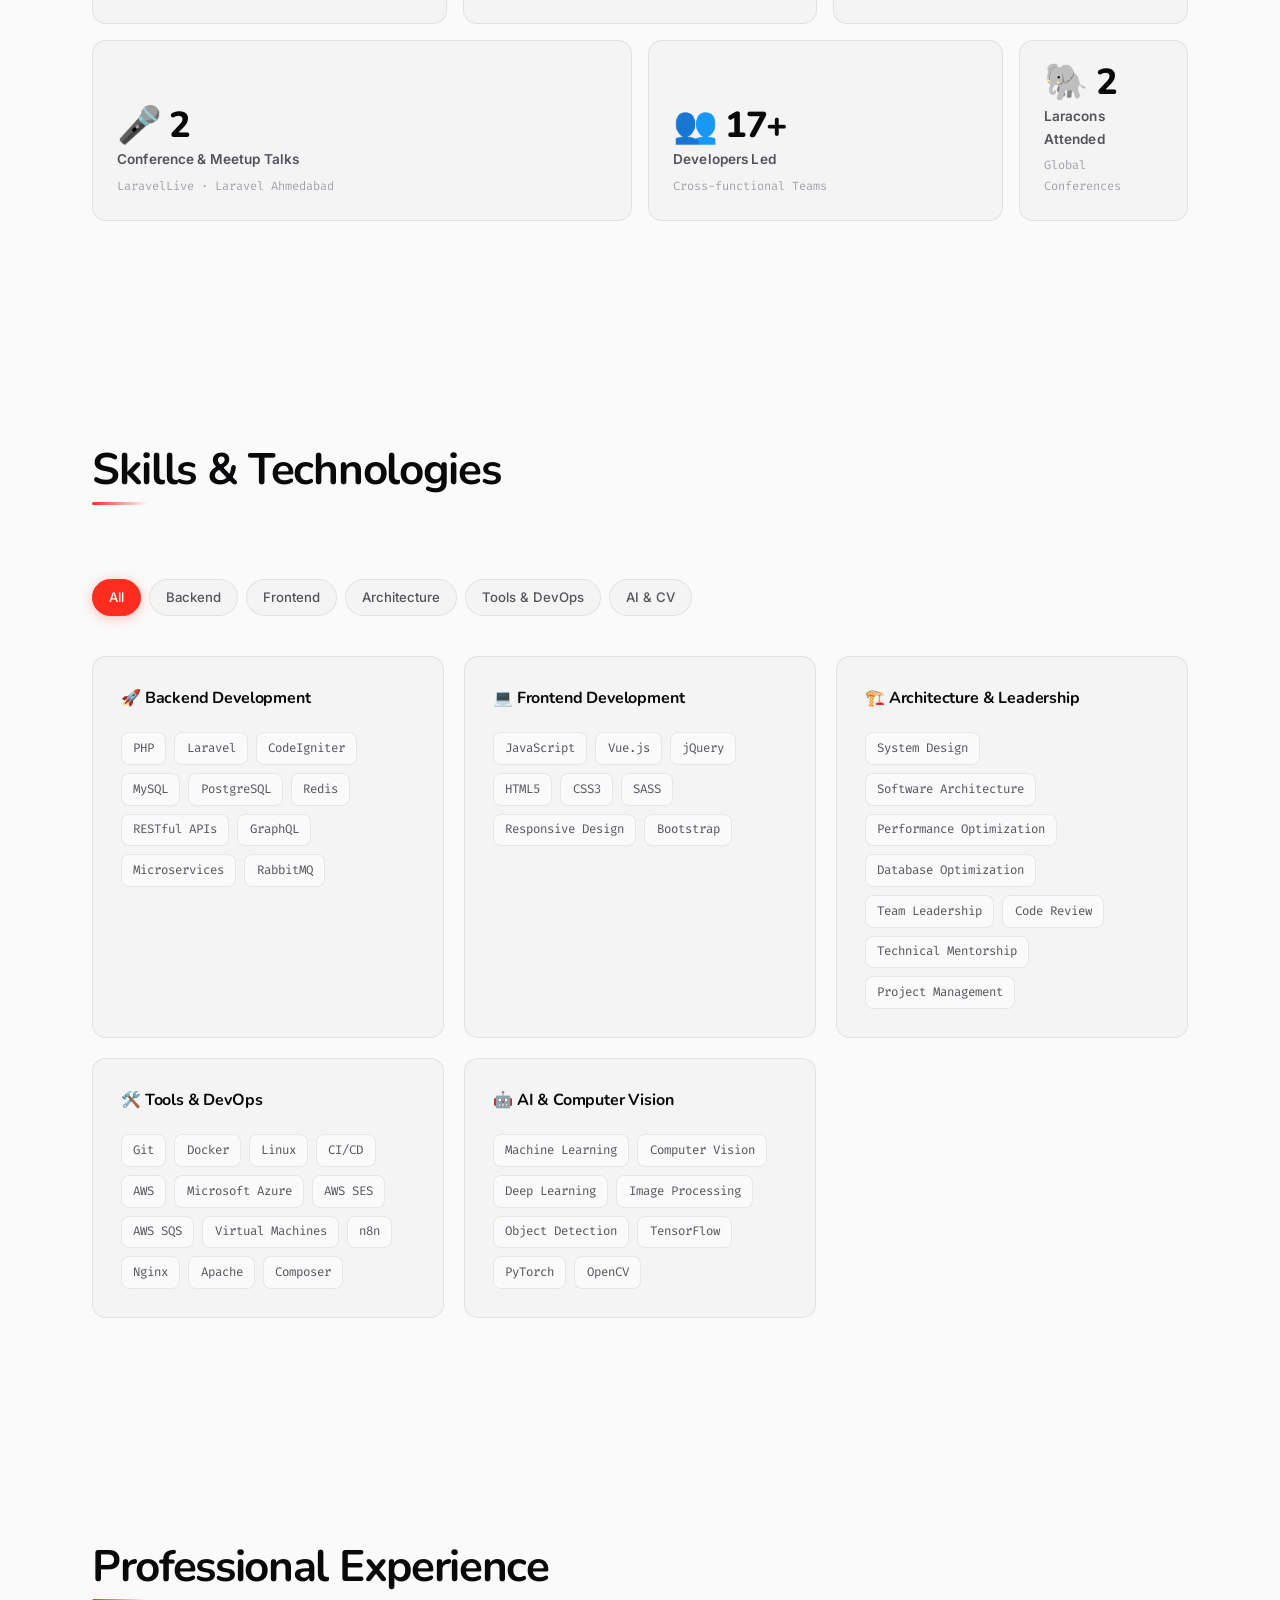
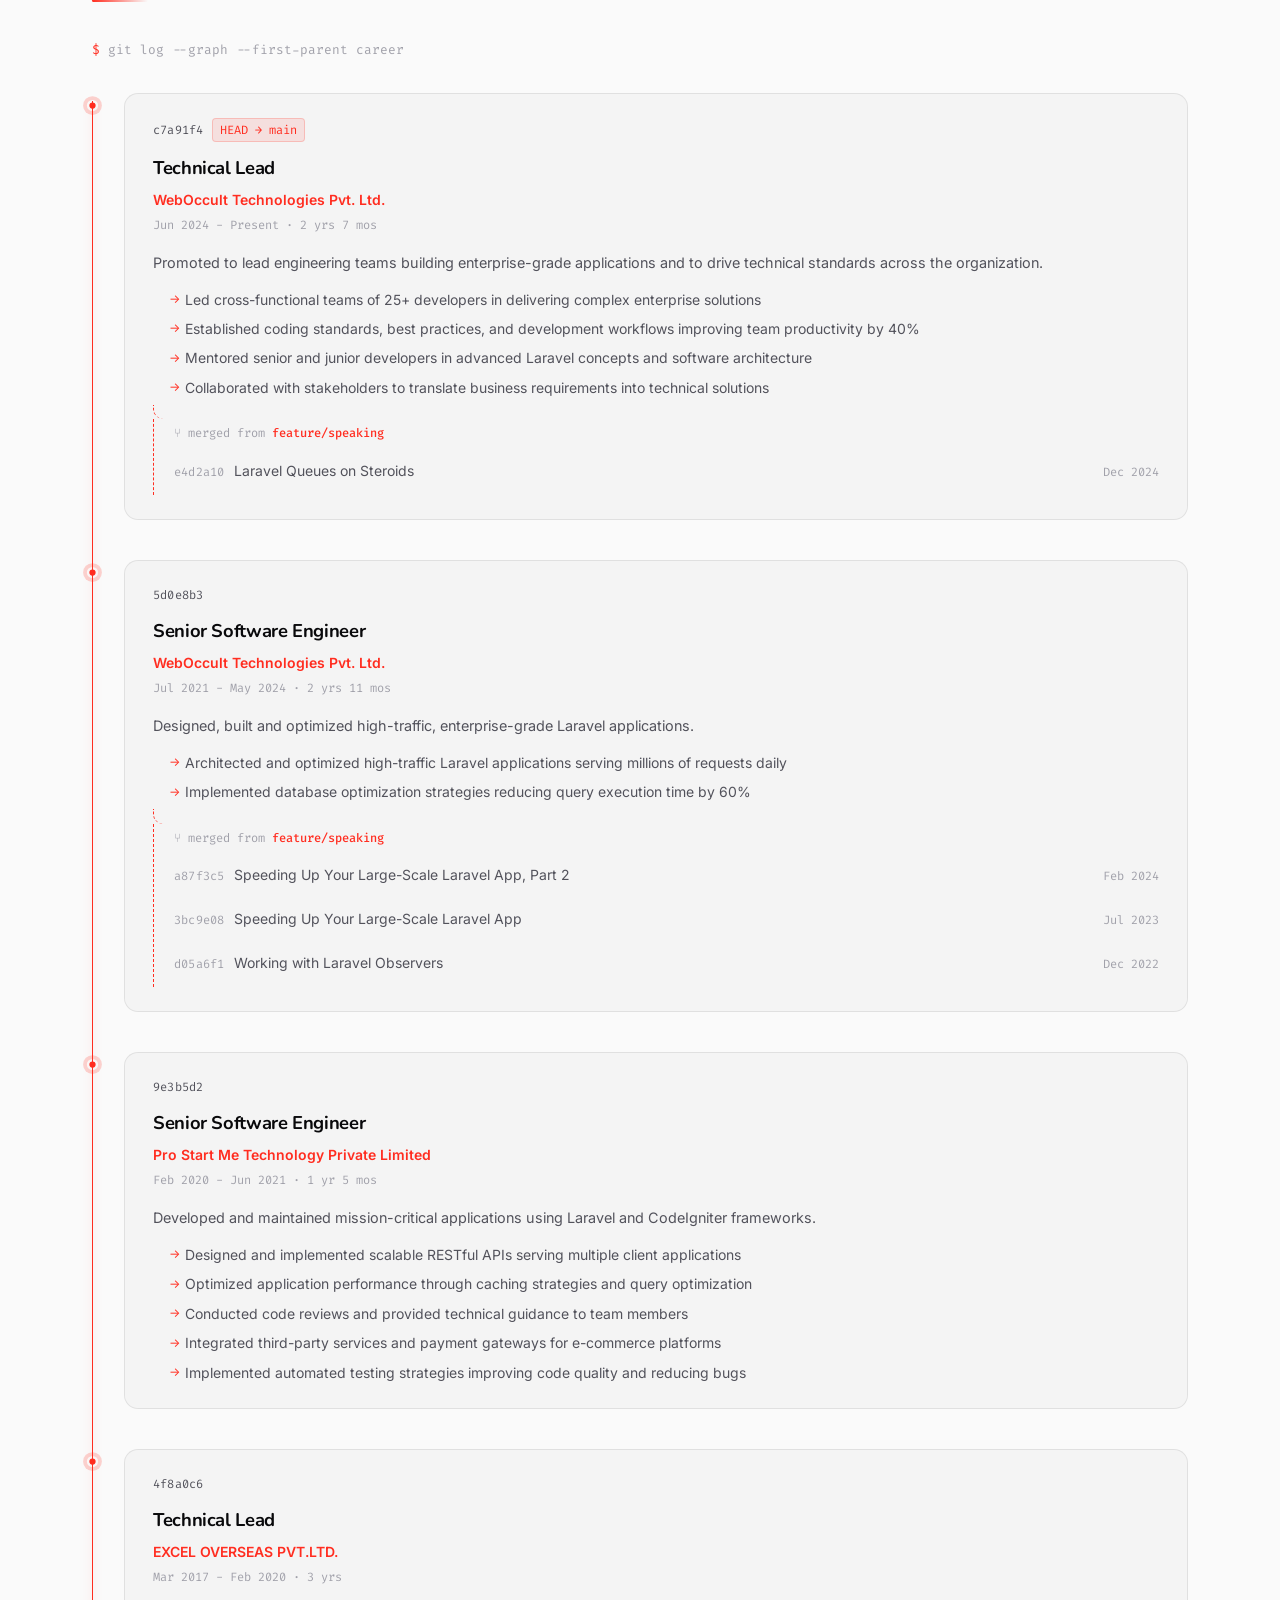
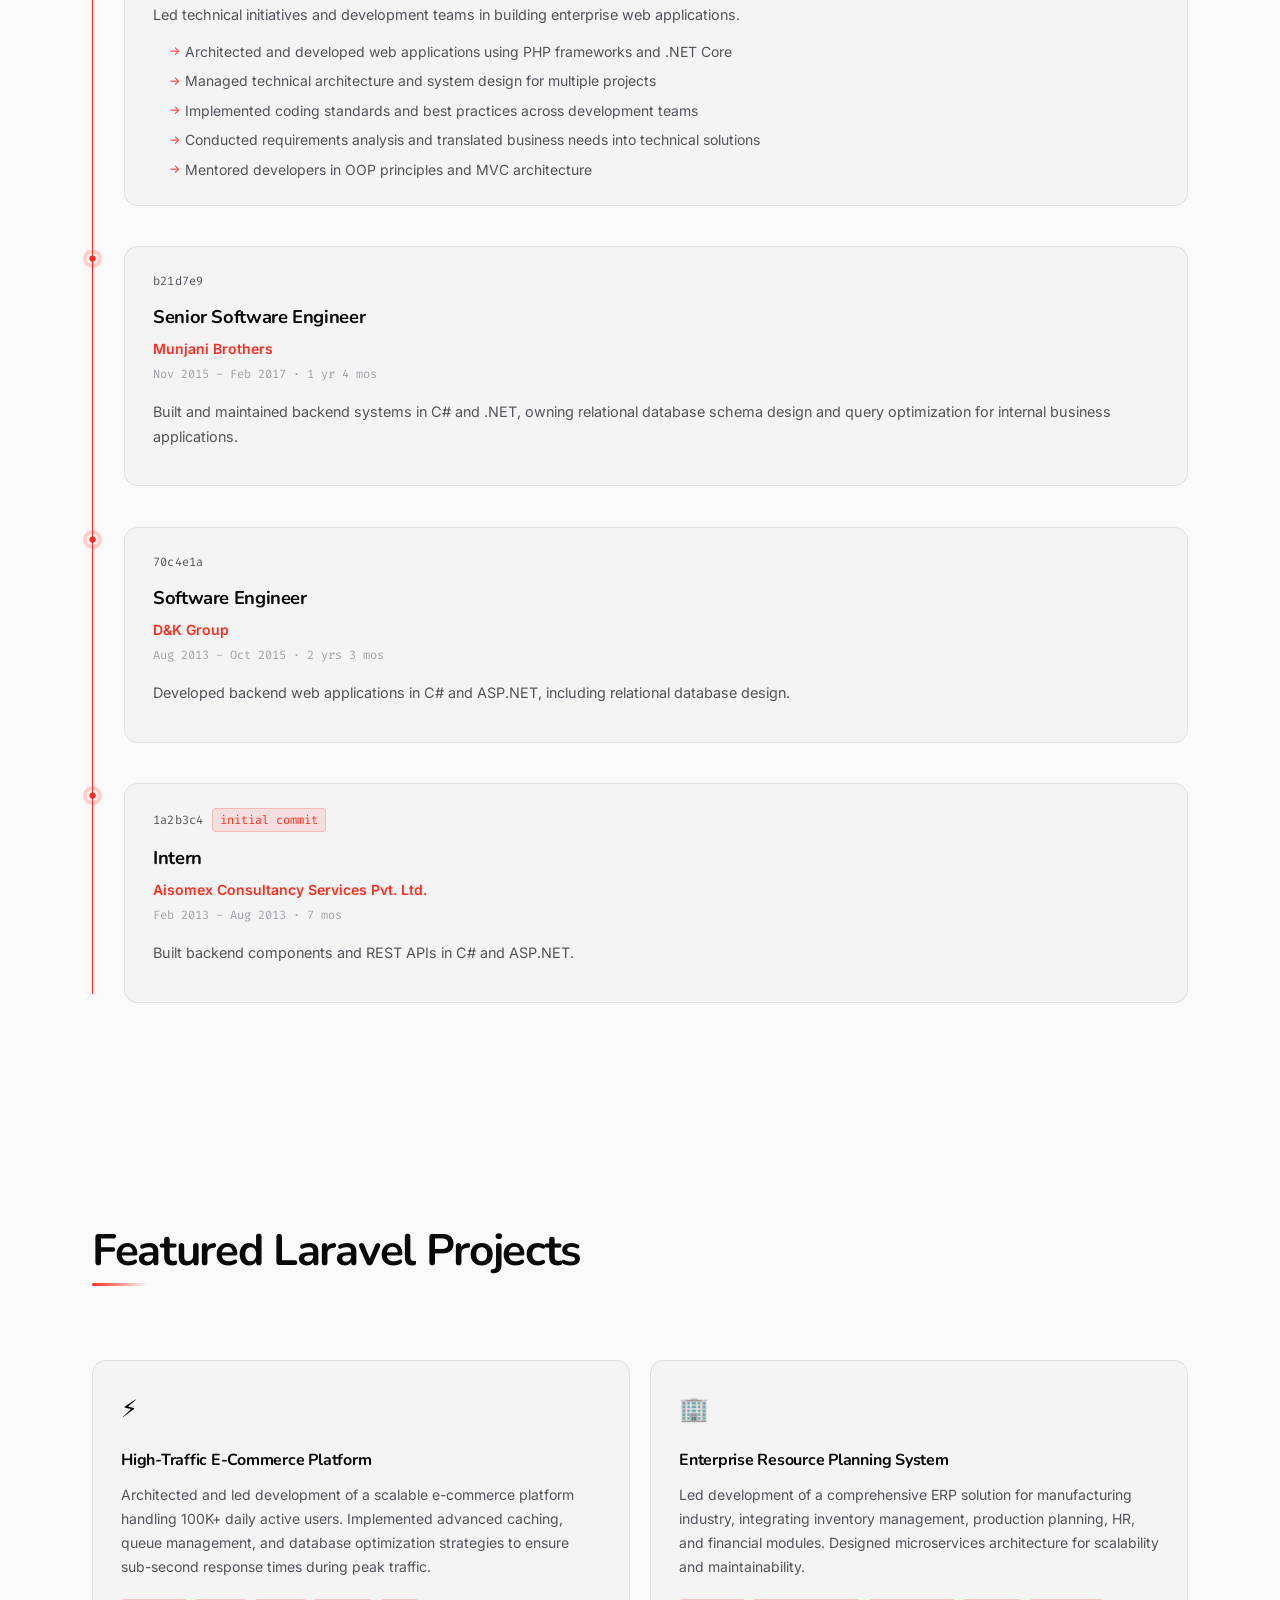
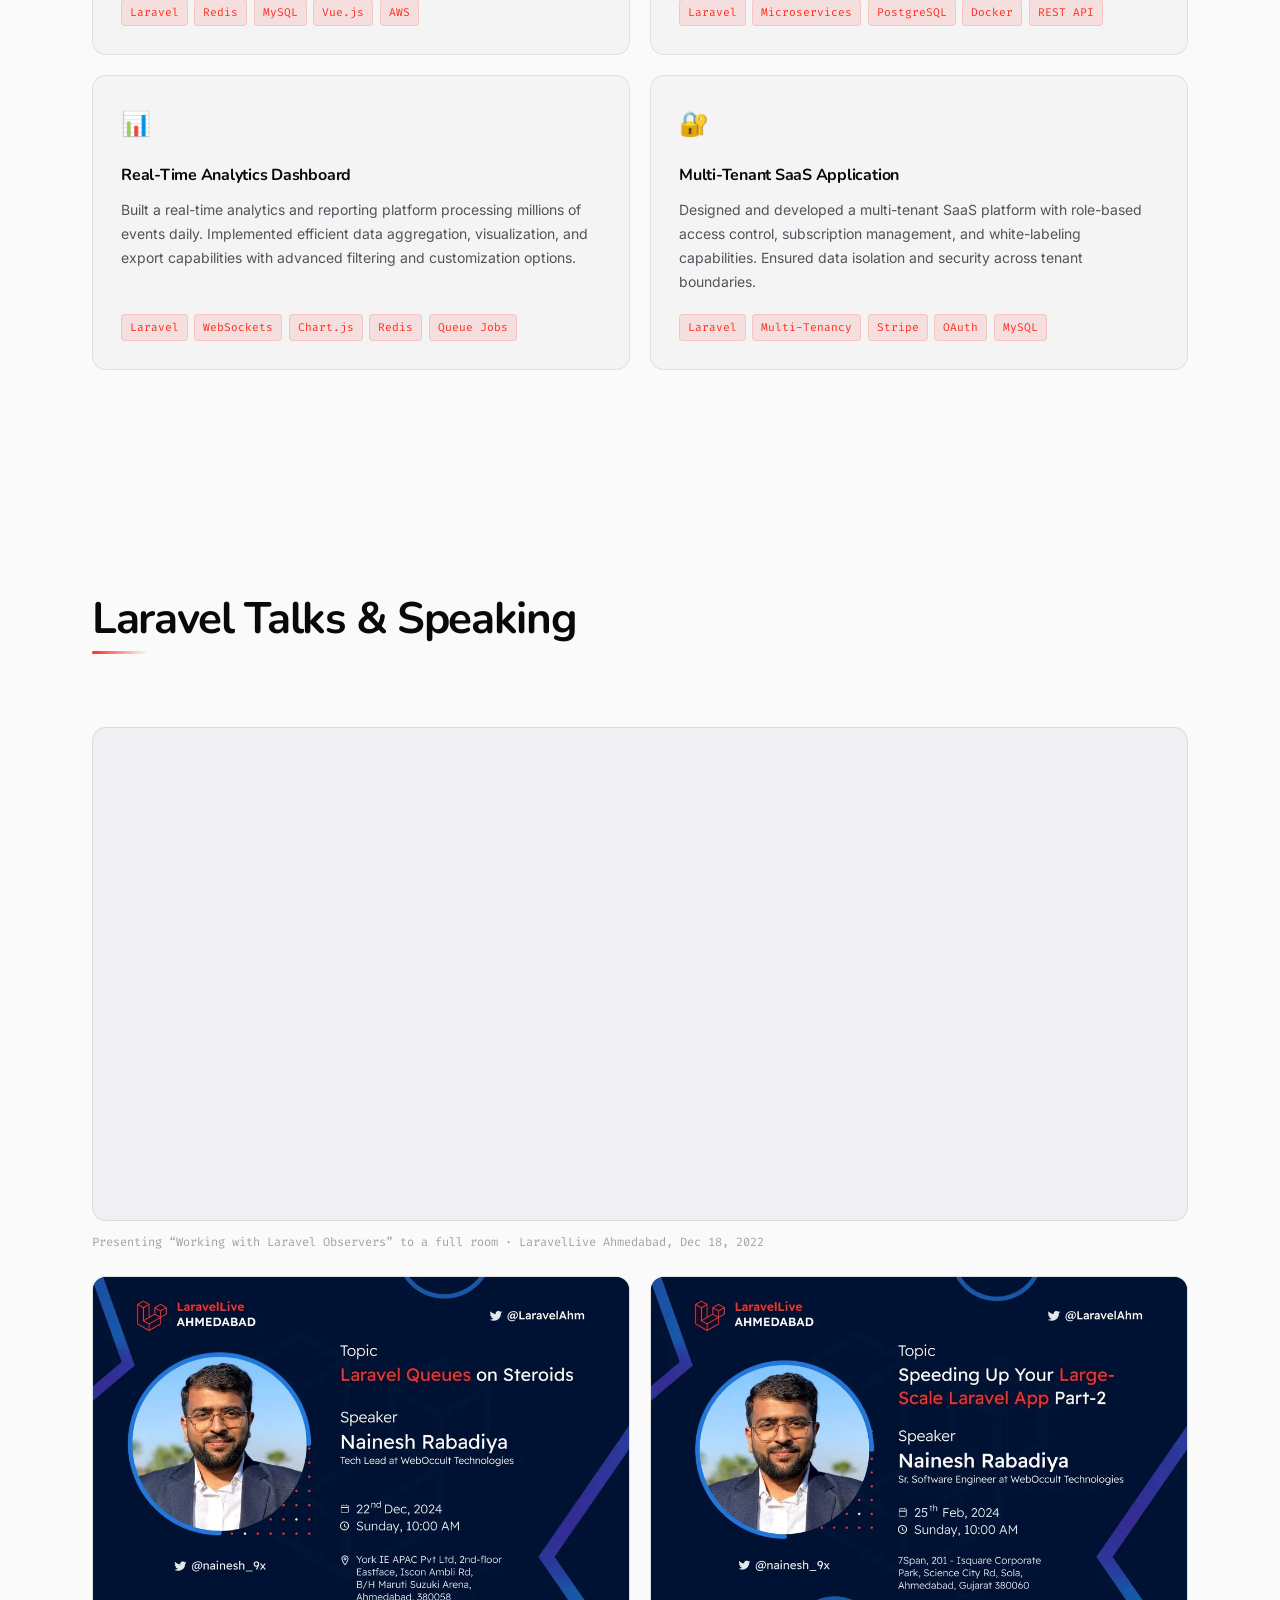
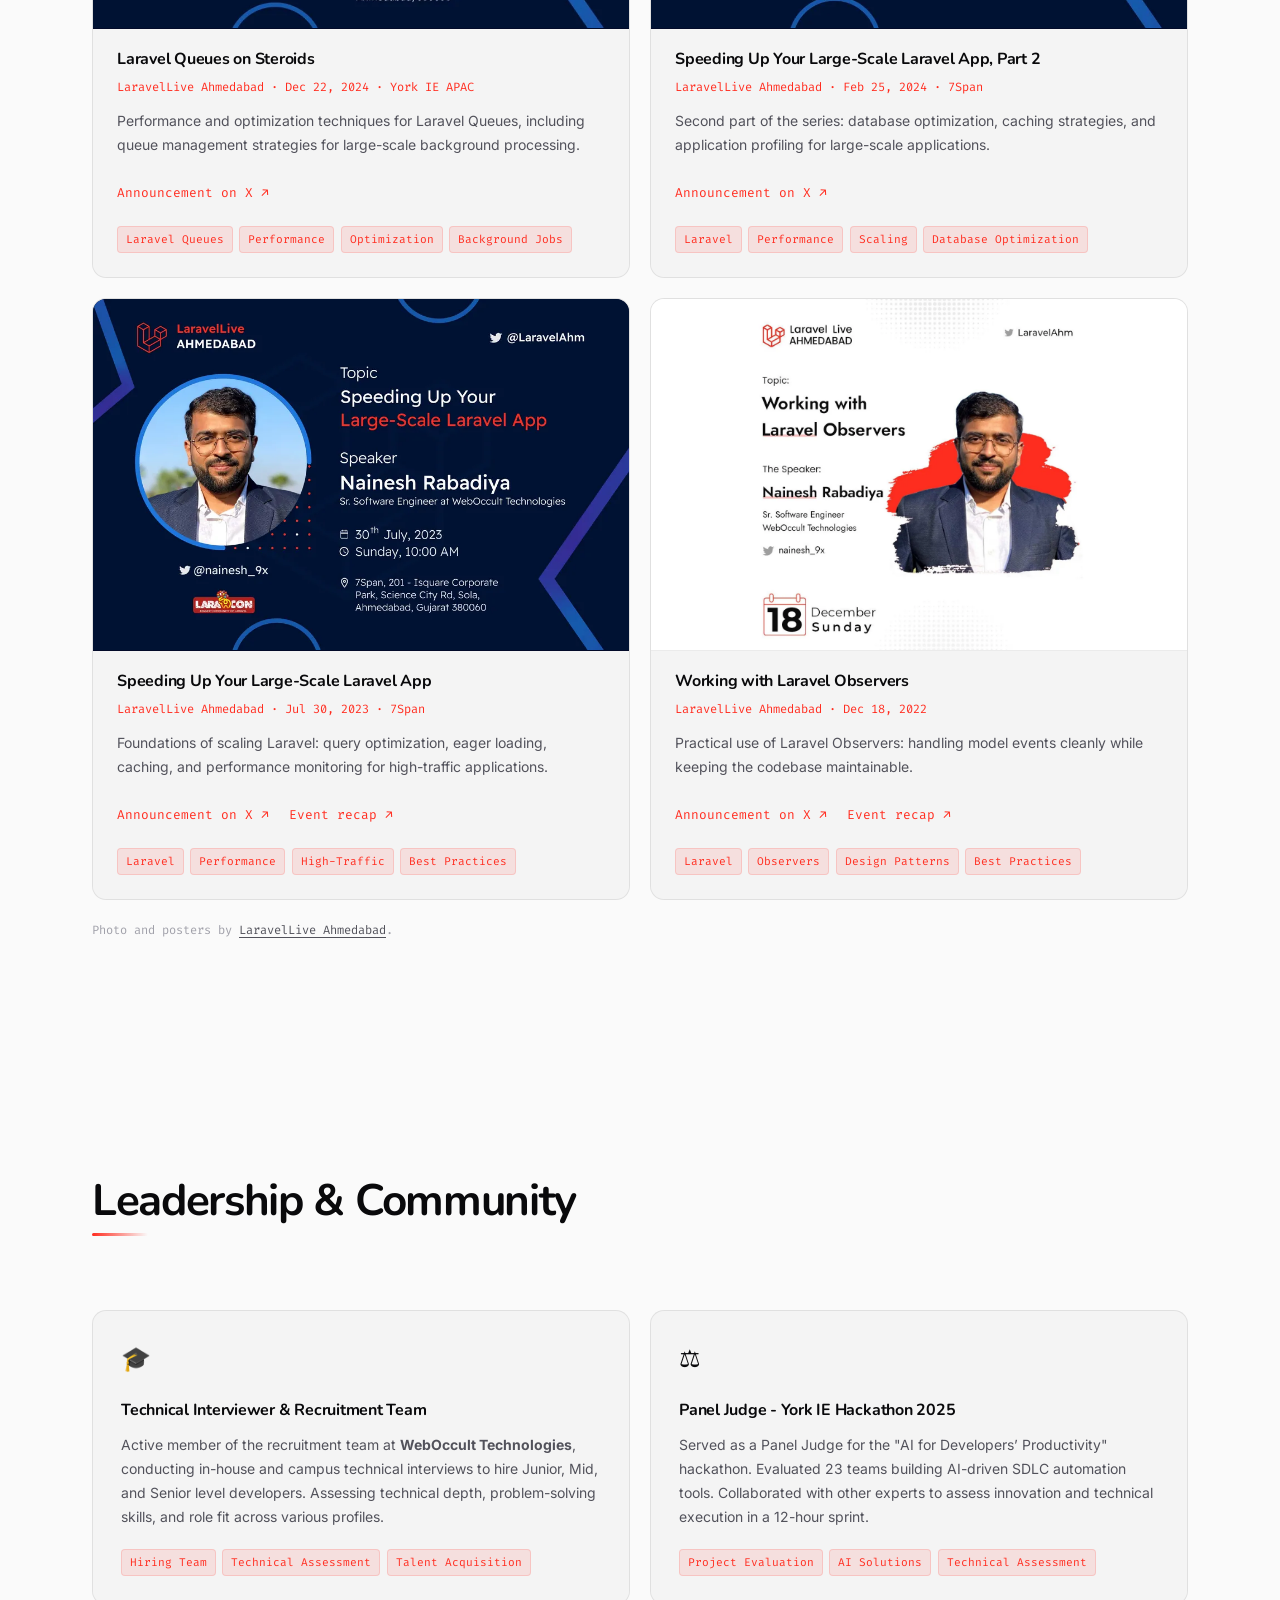
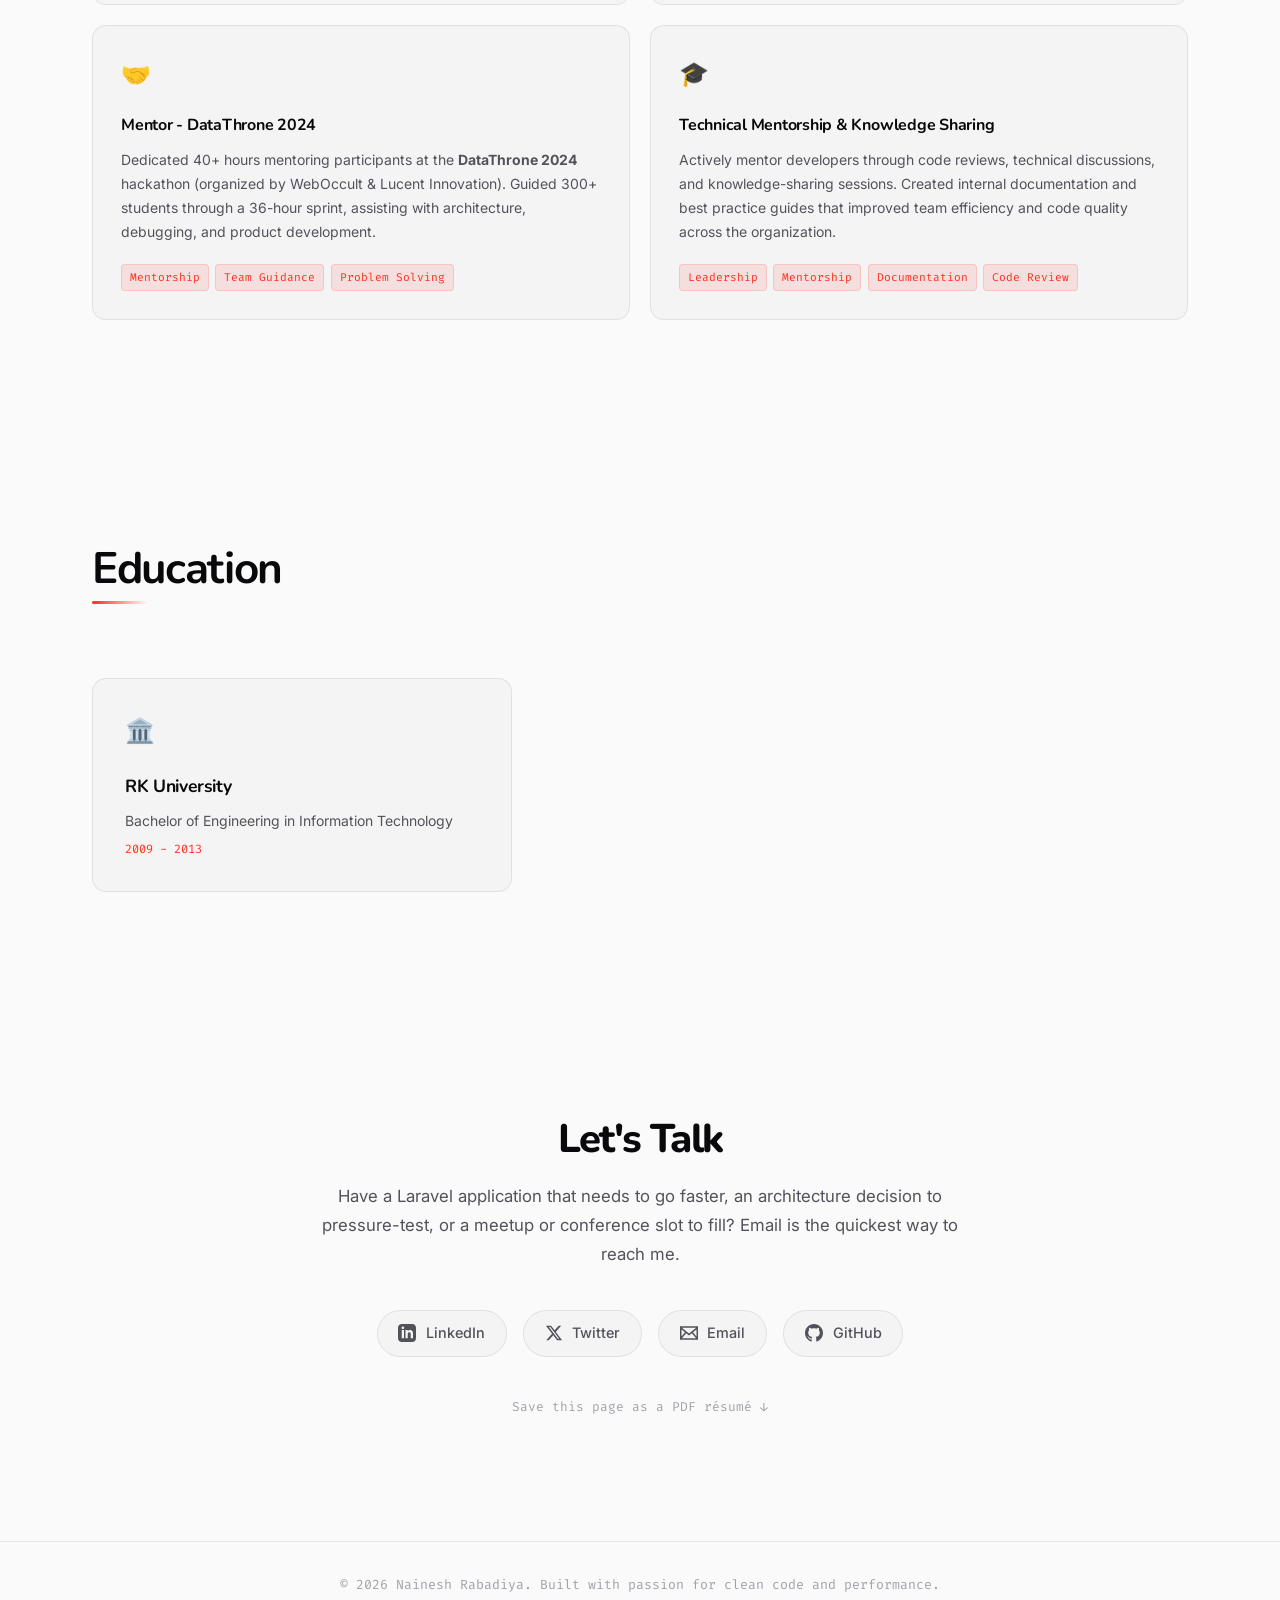
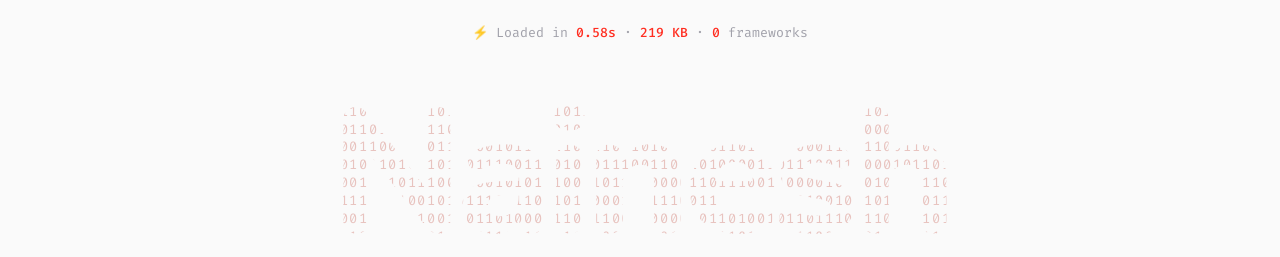
==== commit 20c93784: "feat: elePHPant works fully on phones — tappable, greets once, celebrates the end, php -v chip Most " ====
--- a/index.html
+++ b/index.html
@@ -243,6 +243,7 @@
             <span class="term-chips-label" aria-hidden="true">try:</span>
             <button type="button" class="term-chip" data-cmd="whoami">whoami</button>
             <button type="button" class="term-chip" data-cmd="php artisan down">artisan down</button>
+            <button type="button" class="term-chip" data-cmd="php -v">php -v</button>
             <button type="button" class="term-chip" data-cmd="ls talks/">ls talks/</button>
             <button type="button" class="term-chip" data-cmd="php artisan about">artisan about</button>
             <button type="button" class="term-chip" data-cmd="cd projects">cd projects</button>
--- a/styles.css
+++ b/styles.css
@@ -1869,7 +1869,7 @@
 /* ============================================
    INTERACTIVE TERMINAL (hero)
    ============================================ */
-.hero-terminal { margin-bottom: 1.75rem; max-width: 720px; }  /* wide enough for the chip row on one line */
+.hero-terminal { margin-bottom: 1.75rem; max-width: 800px; }  /* wide enough for the chip row on one line */
 .term-output { max-width: 560px; }
 
 .term-line { position: relative; cursor: text; max-width: 100%; }
@@ -2274,8 +2274,11 @@
   white-space: nowrap;
 }
 
-@media (hover: hover) { .elephpant.show { pointer-events: auto; cursor: pointer; } }
-@media (max-width: 768px) { .elephpant { width: 27px; height: 19px; top: calc(var(--nav-h) - 19px); } }
+/* Tappable everywhere. script.js turns pointer-events off while it is passing under the logo or the
+   nav buttons on touch screens, so it can never steal their taps. */
+.elephpant.show { pointer-events: auto; cursor: pointer; }
+.elephpant::before { content: ''; position: absolute; inset: -6px -9px -20px -9px; }   /* finger-sized hit area, extends below the nav */
+@media (max-width: 768px) { .elephpant { width: 32px; height: 22px; top: calc(var(--nav-h) - 22px); } }
 @media (prefers-reduced-motion: reduce) { .elephpant { transition: opacity 0.01s; } }
 
 /* ============================================
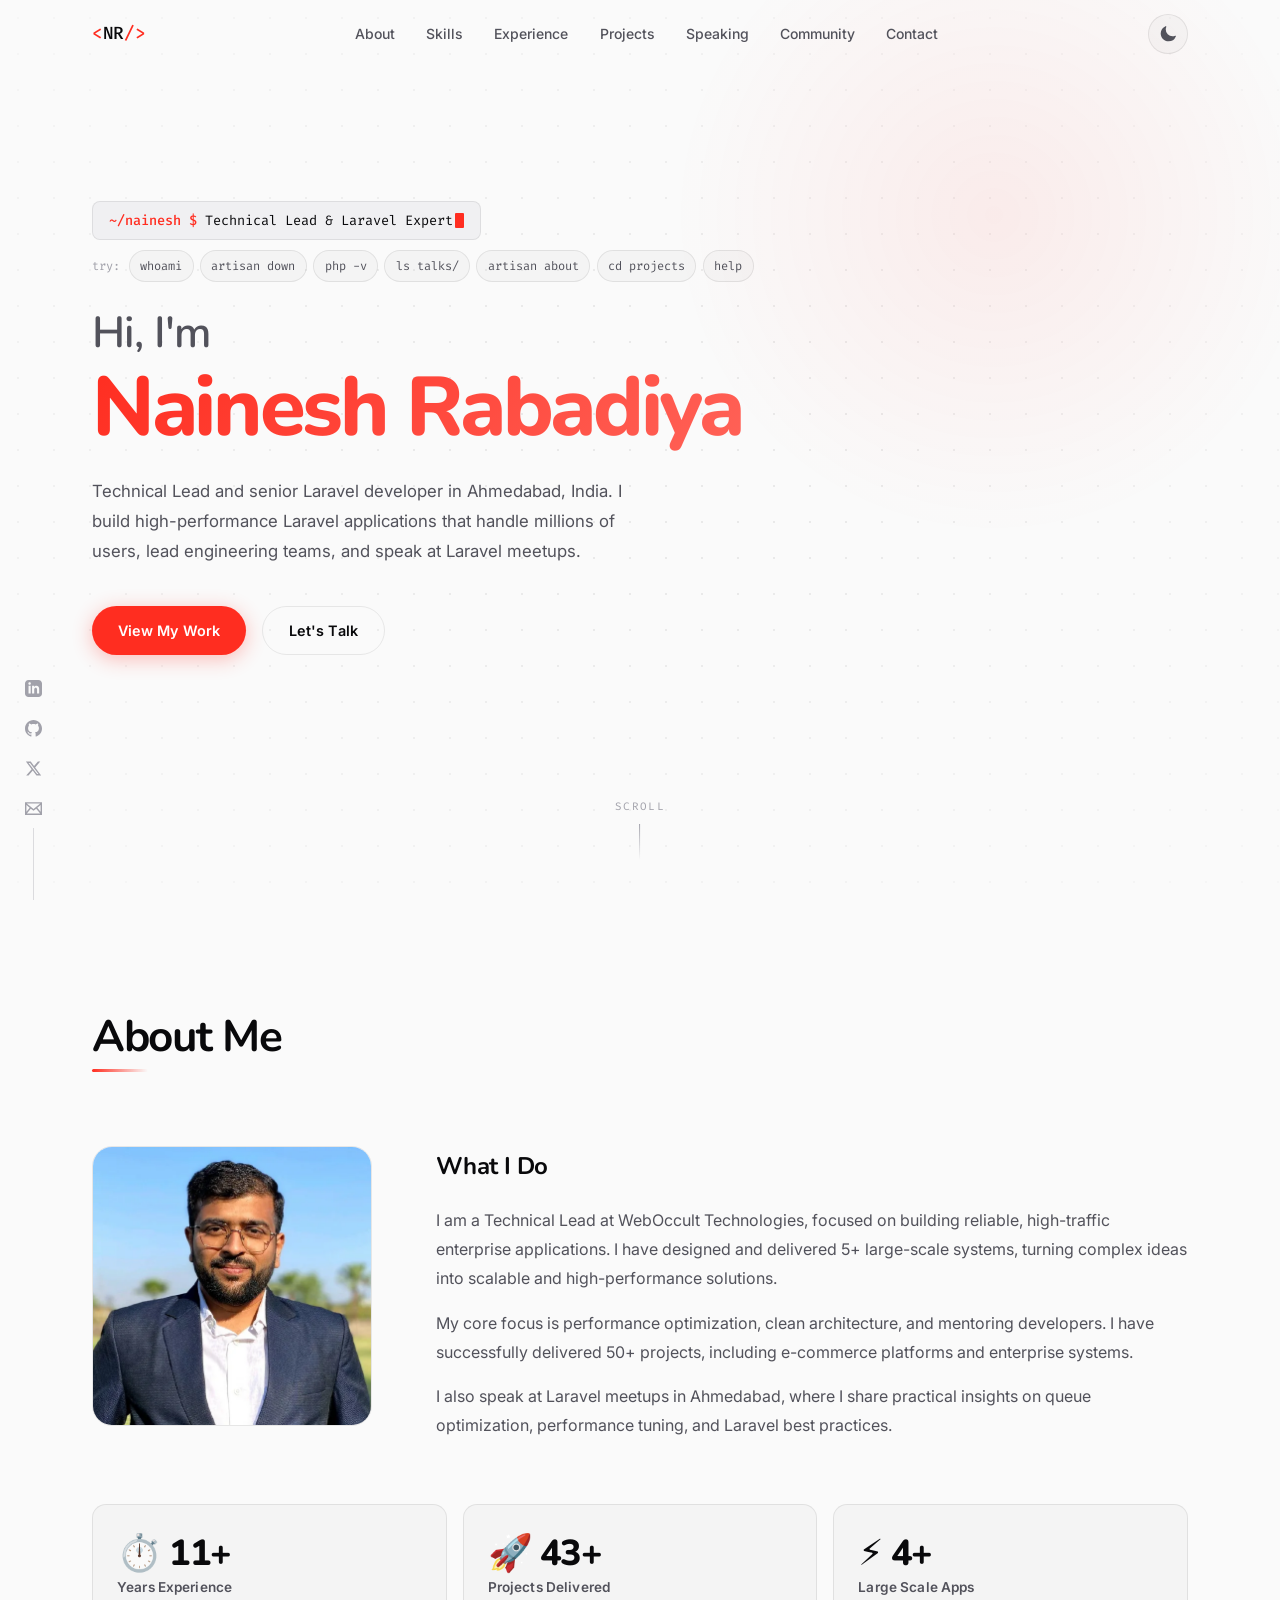
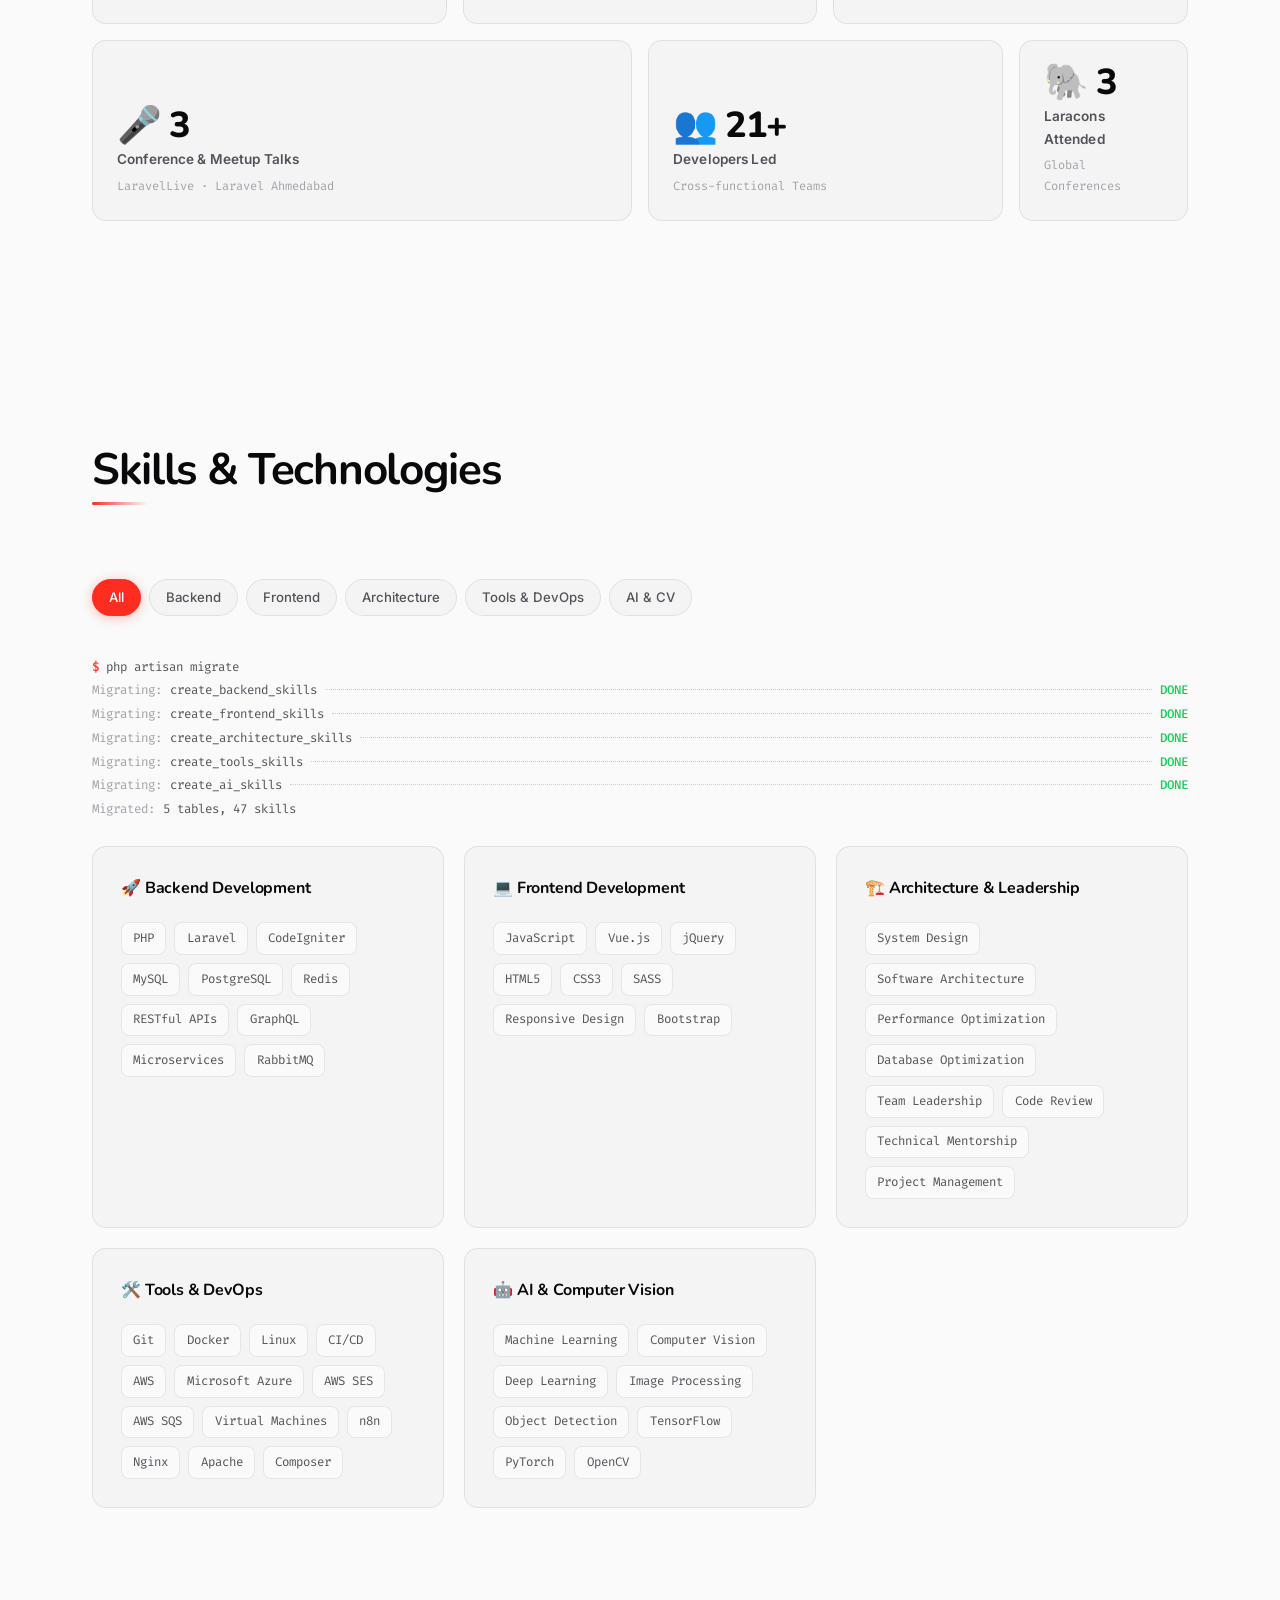
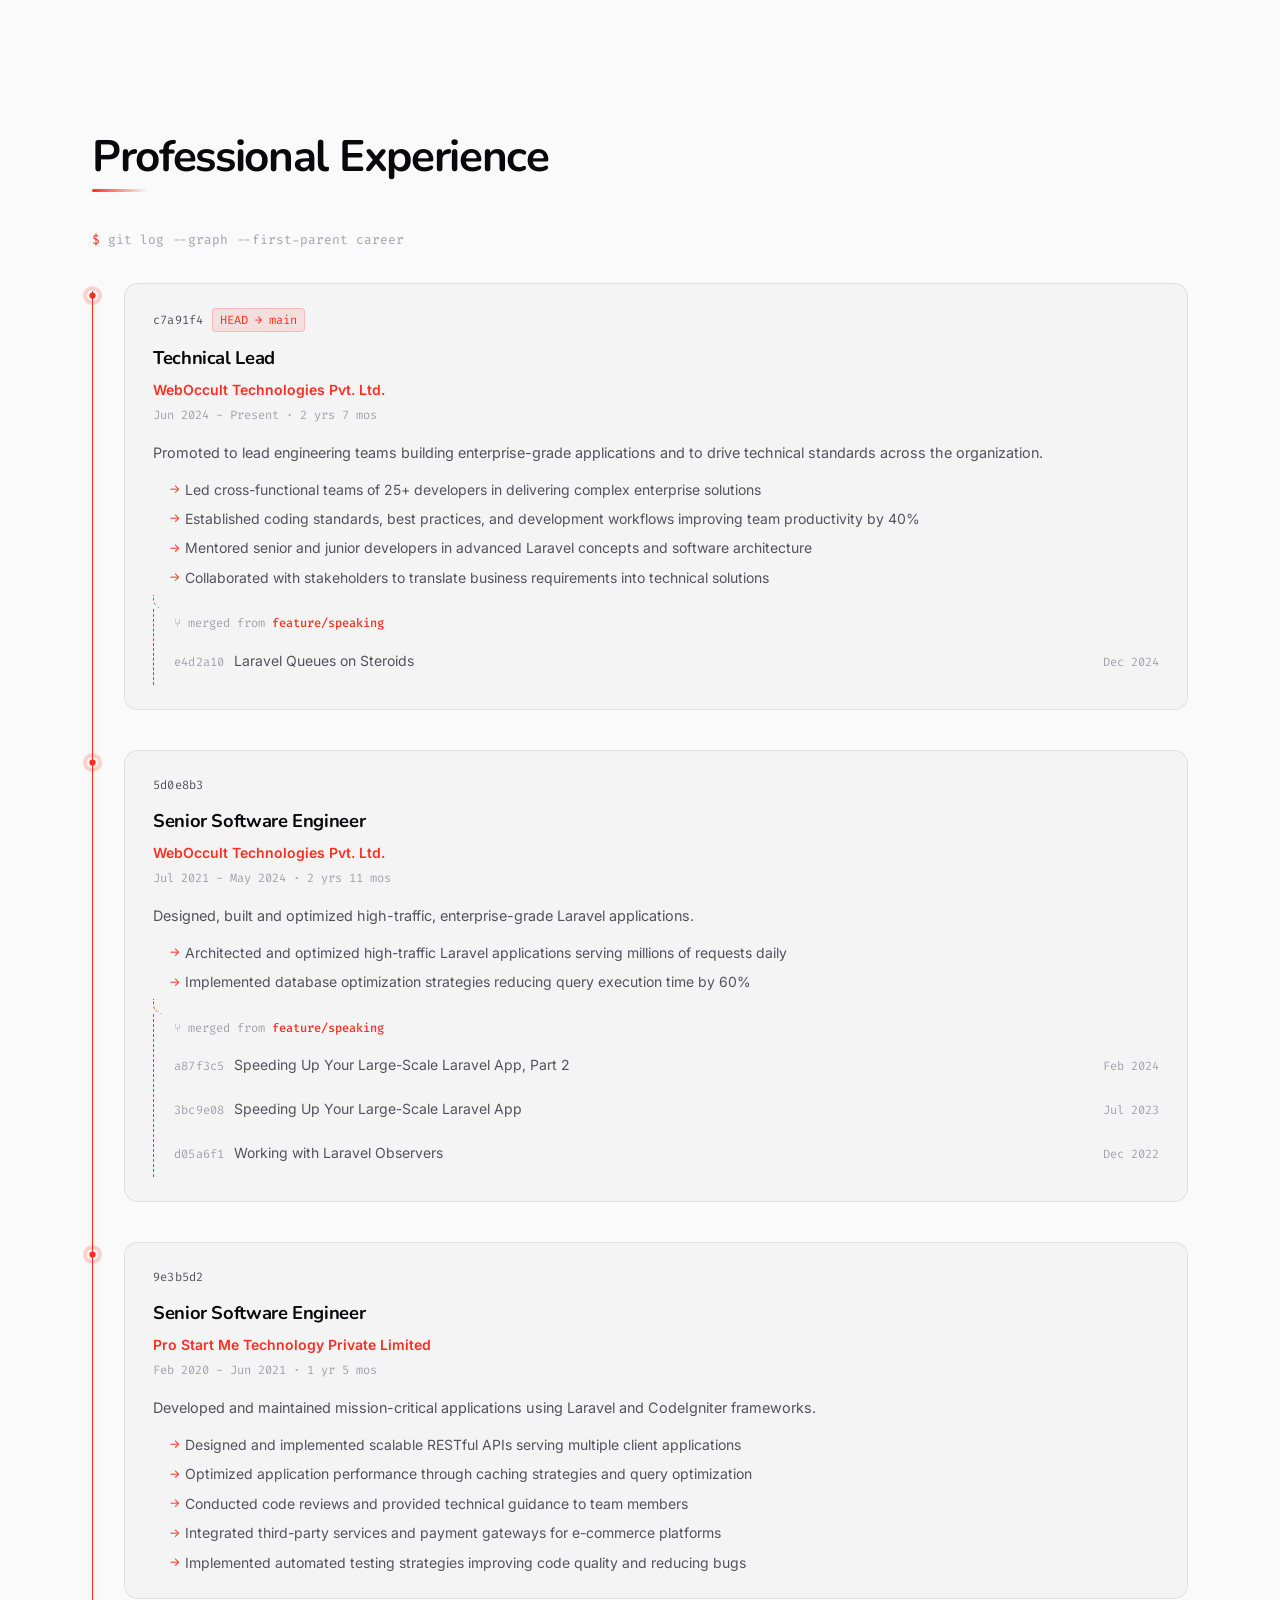
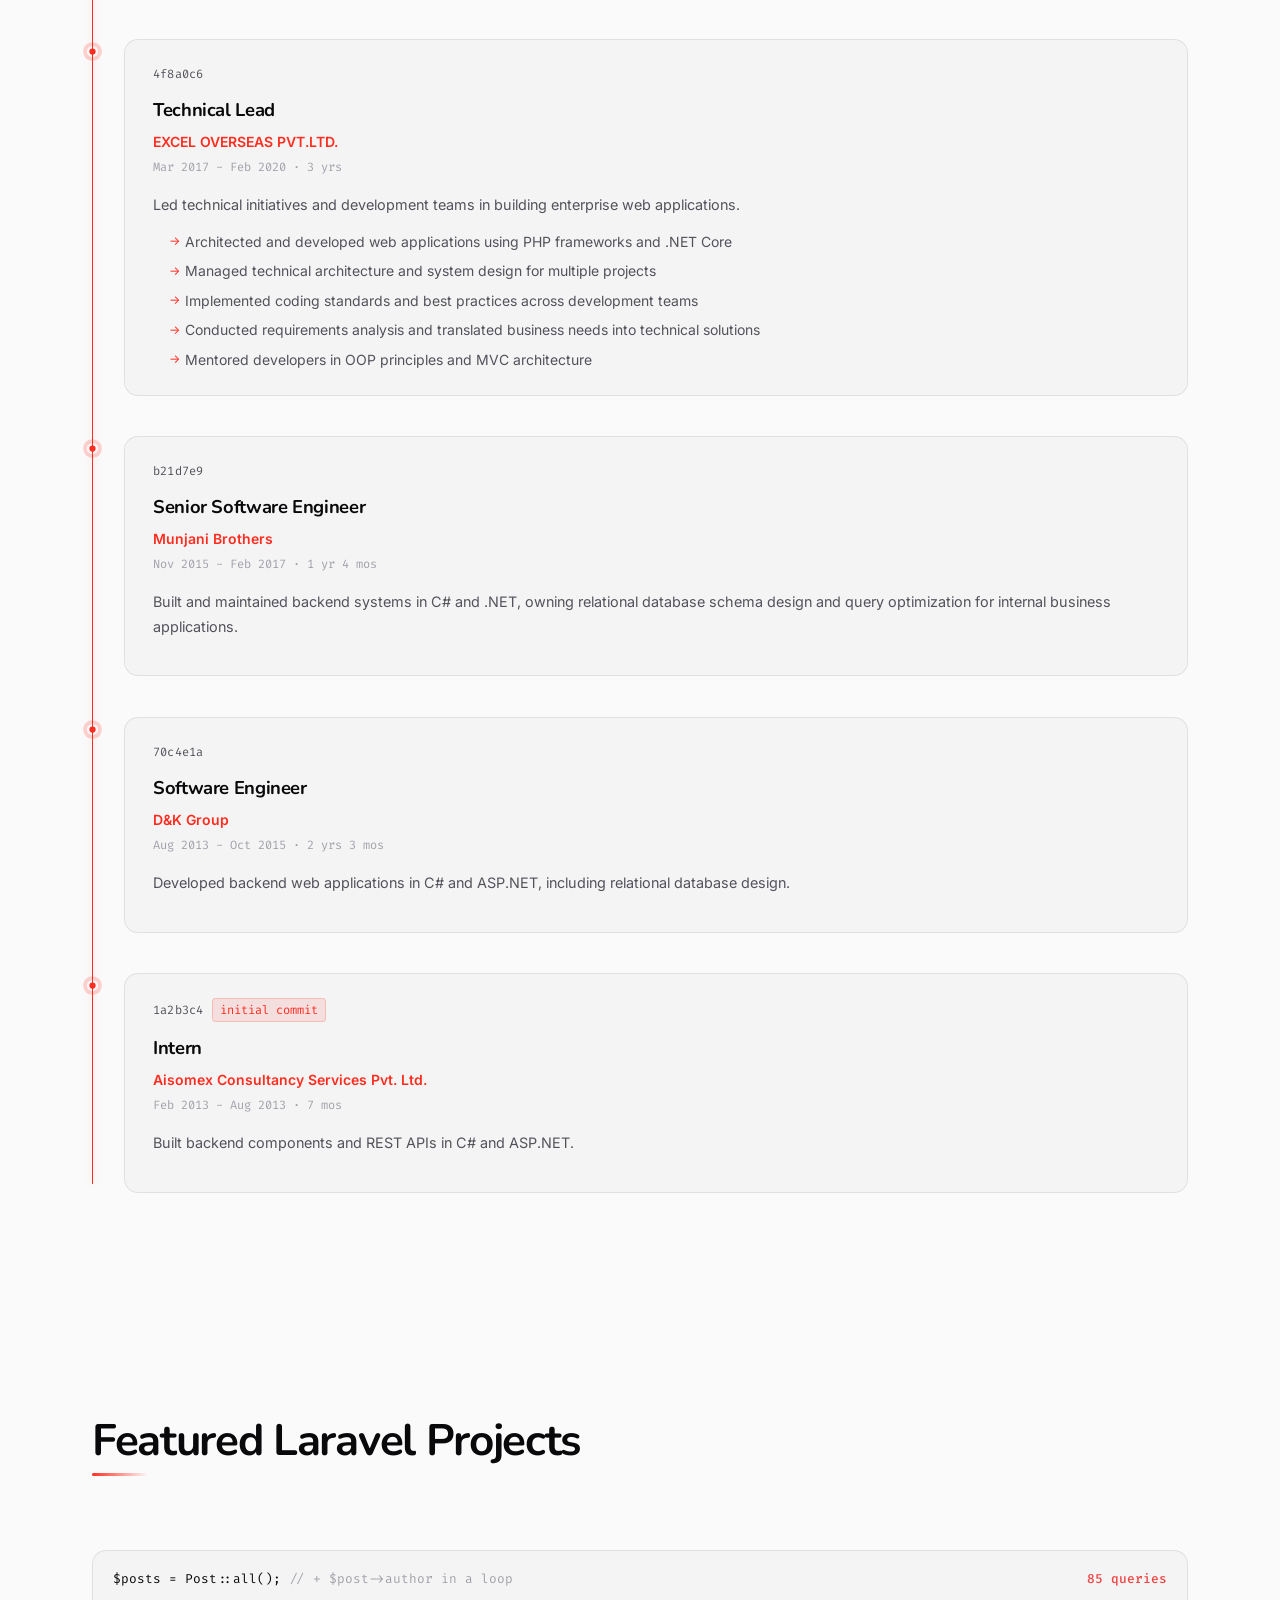
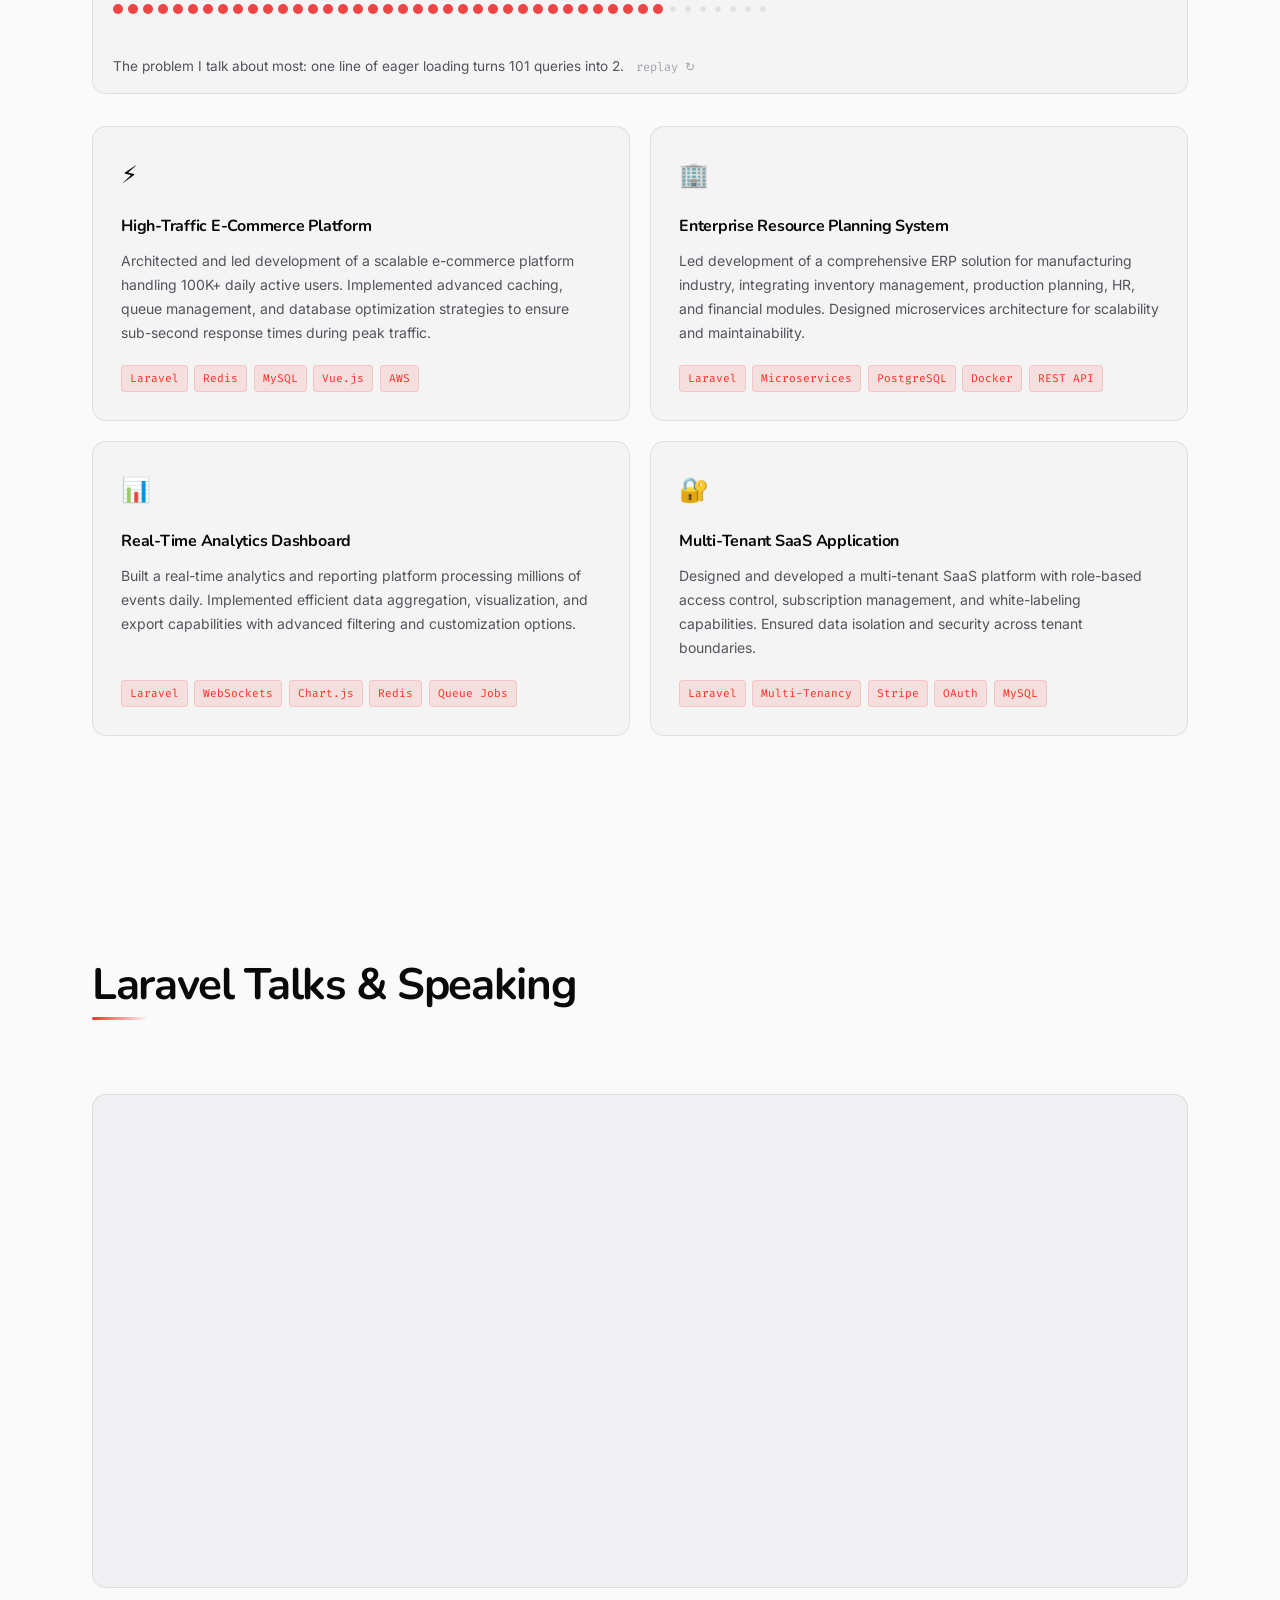
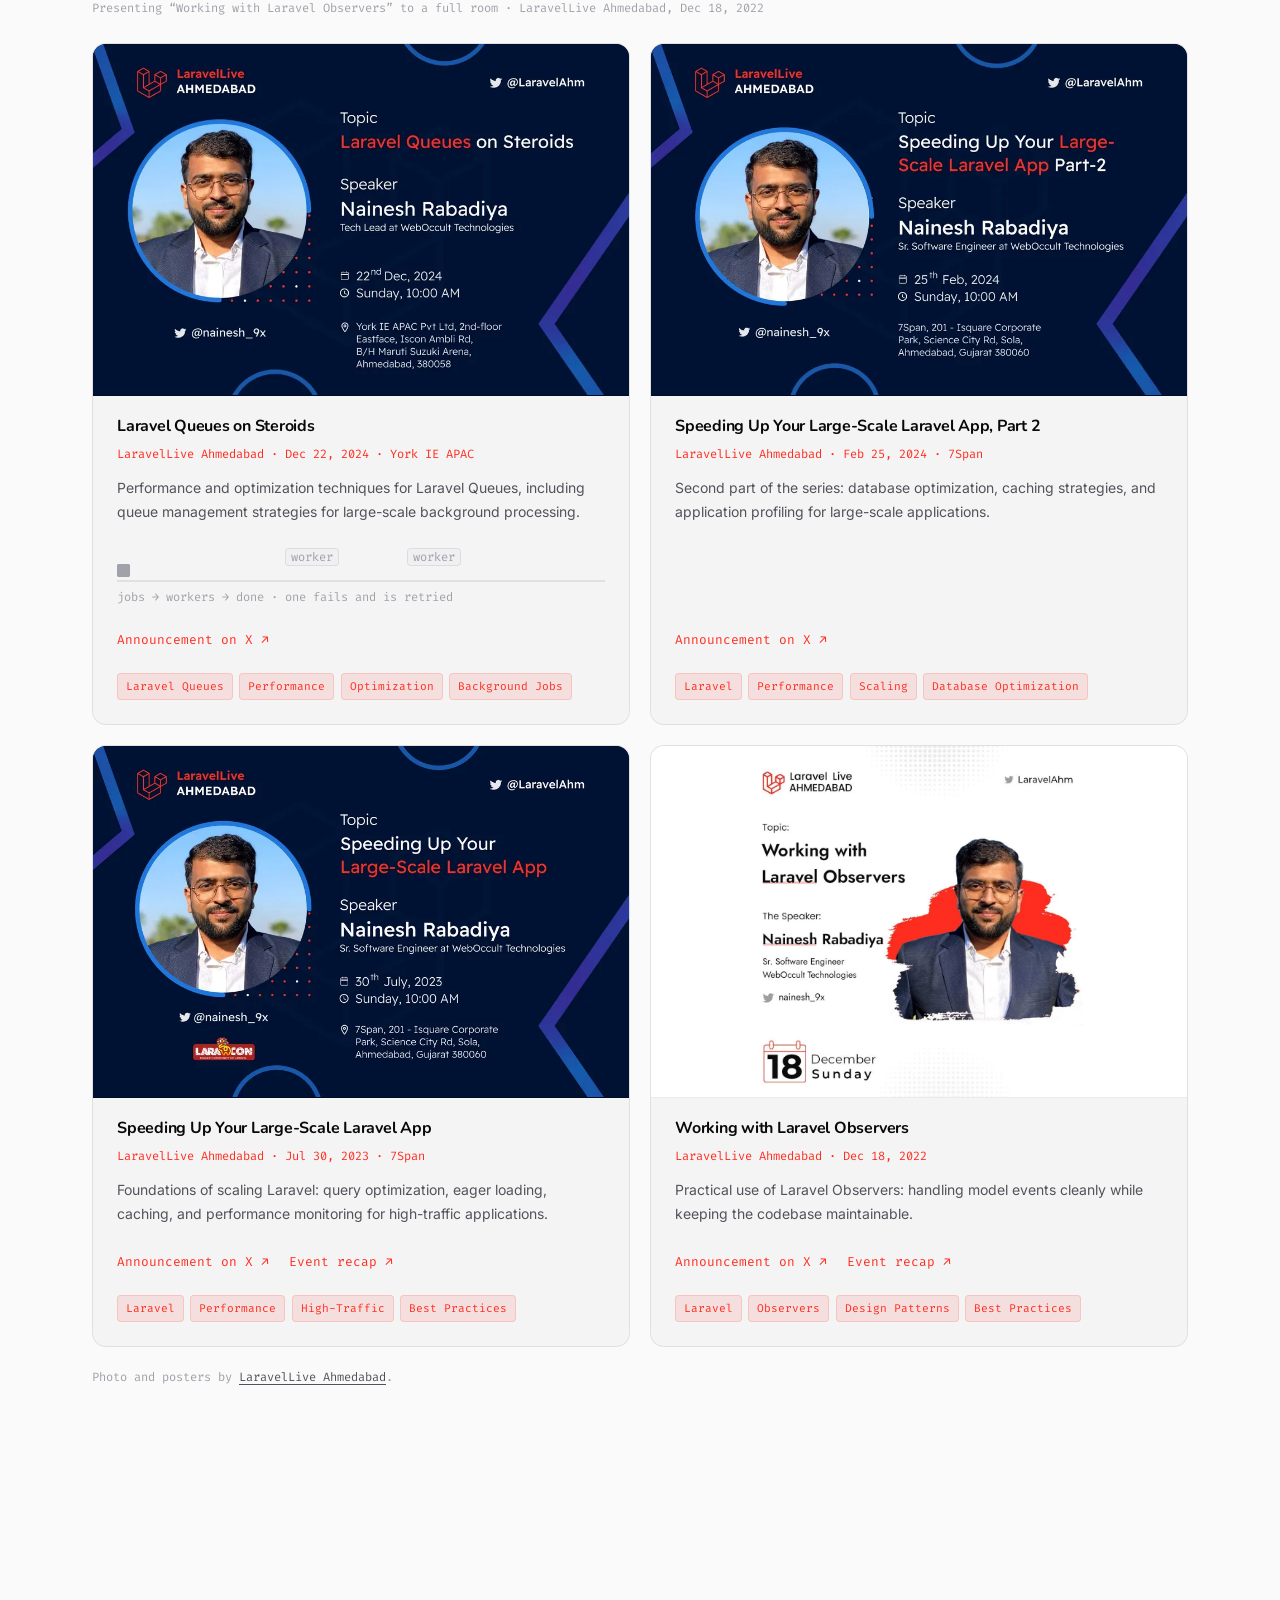
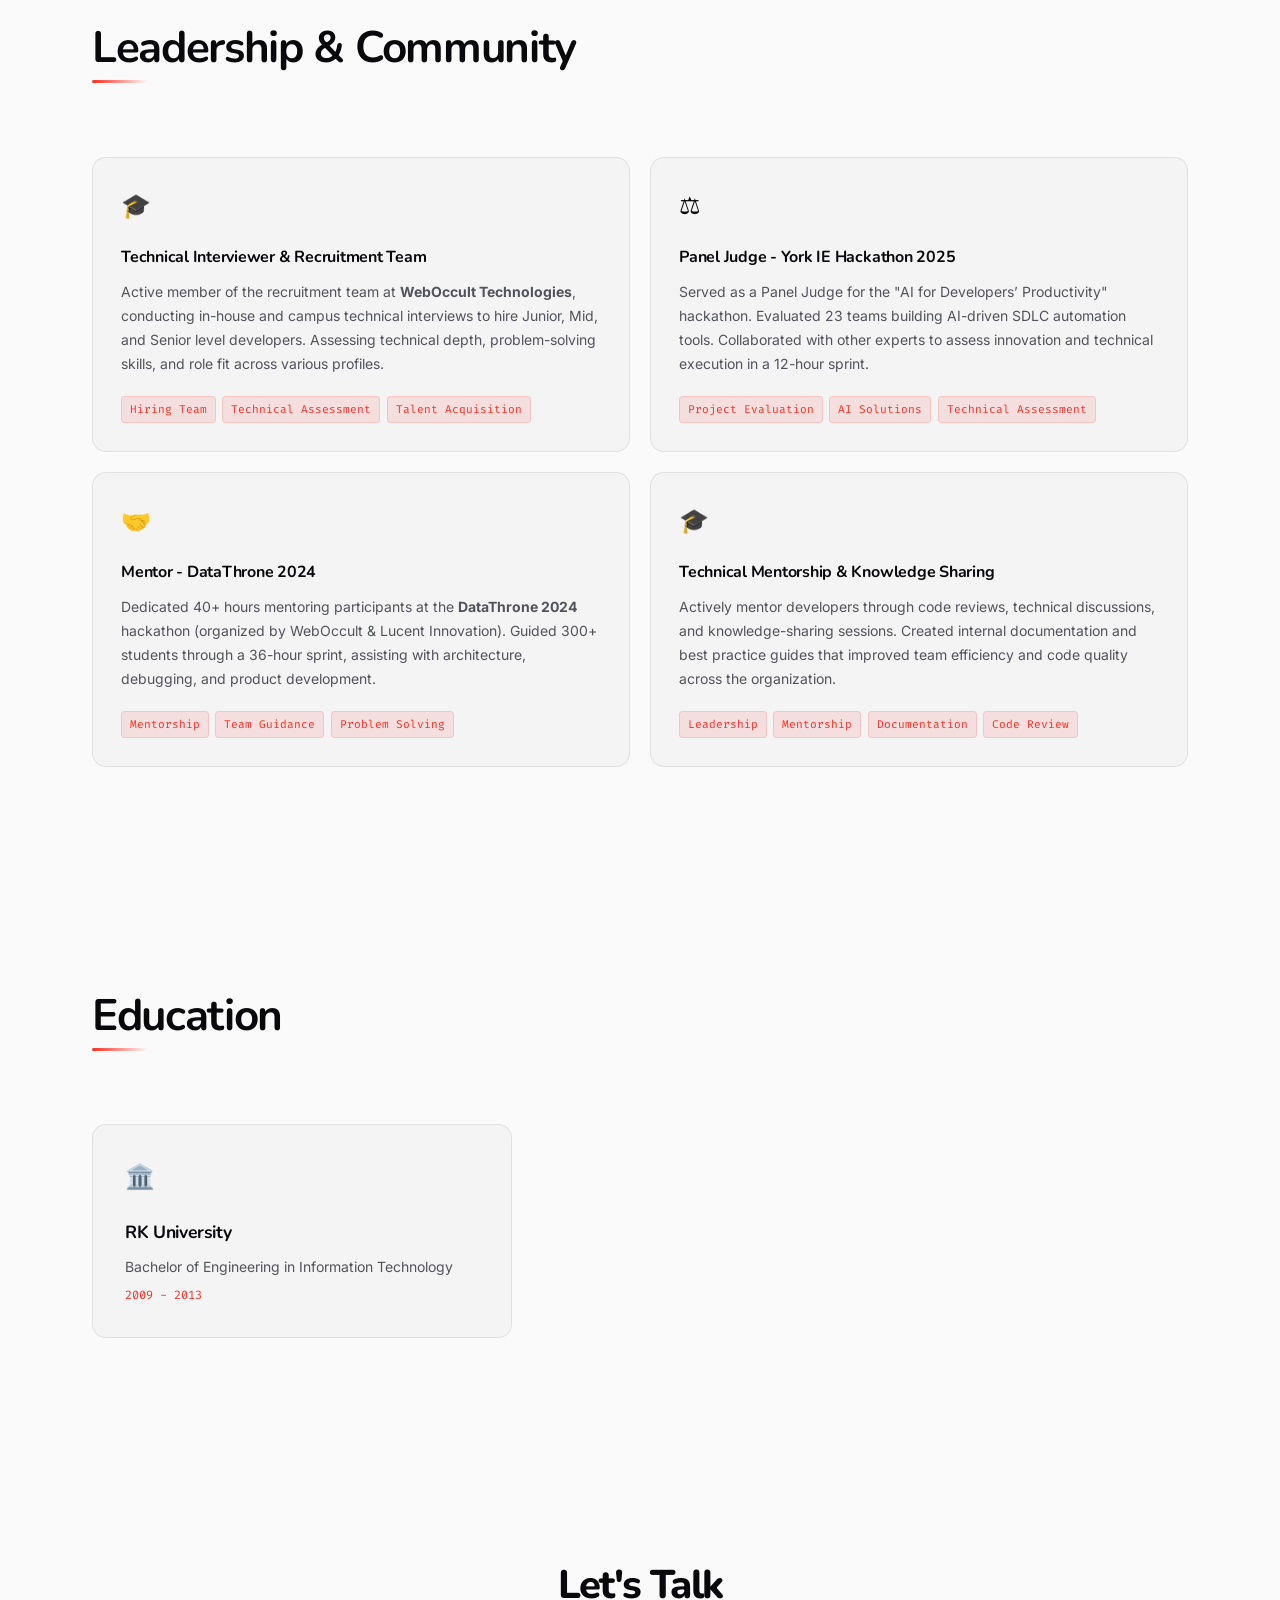
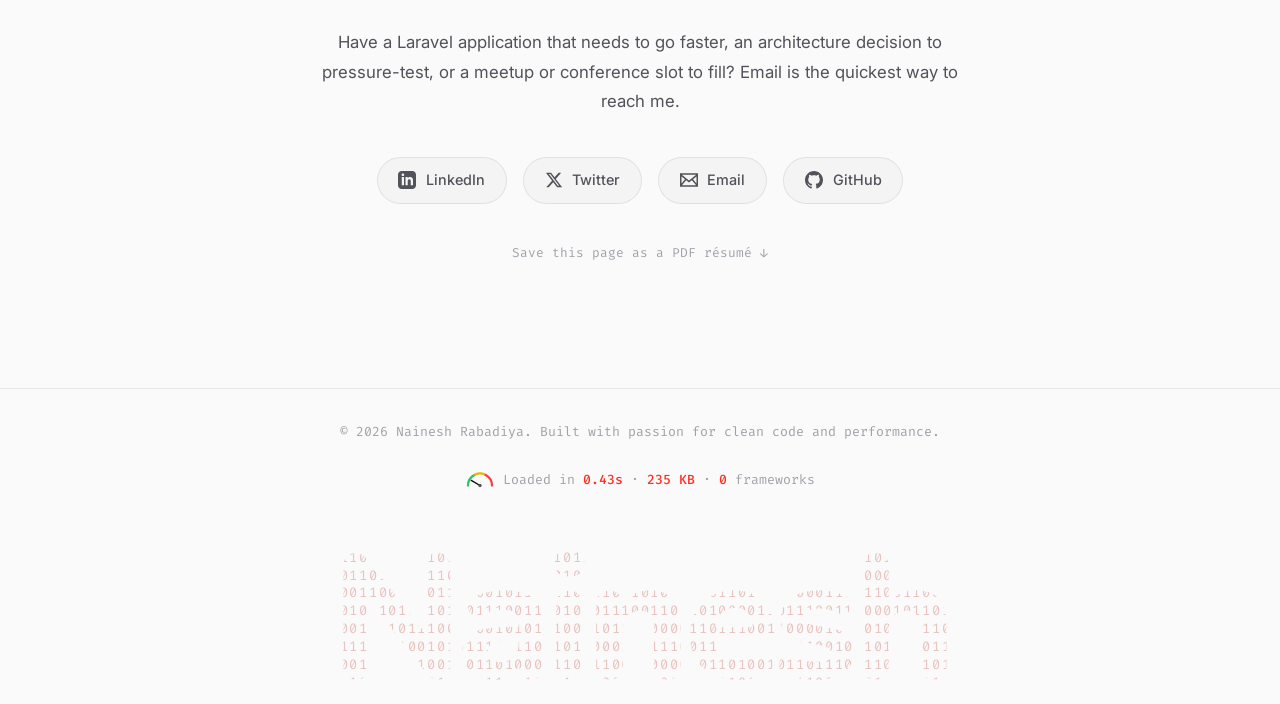
==== commit df7ad186: "feat: six Laravel-flavoured animations — N+1 demo, artisan migrate, lost elePHPant 404, queue belt, " ====
--- a/index.html
+++ b/index.html
@@ -160,6 +160,8 @@
   <!-- Scroll Progress -->
   <div class="scroll-progress-bar" id="scroll-progress"></div>
 
+  <div class="progress-ticks" id="progress-ticks" aria-hidden="true"></div>
+
   <!-- elePHPant (PHP's mascot) walks the progress line as you scroll; click it and it trumpets -->
   <button type="button" class="elephpant" id="elephpant" tabindex="-1" aria-hidden="true">
     <svg viewBox="0 0 64 44" xmlns="http://www.w3.org/2000/svg">
@@ -350,6 +352,8 @@
         <button class="skill-tab" data-tab="tools" aria-pressed="false">Tools &amp; DevOps</button>
         <button class="skill-tab" data-tab="ai" aria-pressed="false">AI &amp; CV</button>
       </div>
+
+      <div class="migrate-log" id="migrate-log" aria-hidden="true"></div>
 
       <div class="skills-grid">
         <div class="skill-category card scroll-reveal" data-category="backend">
@@ -584,6 +588,17 @@
         <h2 class="section-title">Featured Laravel Projects</h2>
       </div>
 
+      <div class="nplus1" id="nplus1" role="img"
+        aria-label="Illustration: an N+1 query problem firing 101 database queries is fixed with eager loading, leaving 2 queries.">
+        <div class="np-head">
+          <code class="np-code" id="np-code">$posts = Post::all();  <span>// + $post-&gt;author in a loop</span></code>
+          <span class="np-count" id="np-count">0 queries</span>
+        </div>
+        <div class="np-dots" id="np-dots" aria-hidden="true"></div>
+        <p class="np-caption">The problem I talk about most: one line of eager loading turns 101 queries into 2. <button type="button"
+            class="np-replay" id="np-replay">replay ↻</button></p>
+      </div>
+
       <div class="projects-grid grid-2">
         <div class="project-card card scroll-reveal">
           <div class="project-header">
@@ -698,6 +713,11 @@
             <h3 class="project-title">Laravel Queues on Steroids</h3>
             <p class="talk-meta">LaravelLive Ahmedabad · Dec 22, 2024 · York IE APAC</p>
             <p class="project-description">Performance and optimization techniques for Laravel Queues, including queue management strategies for large-scale background processing.</p>
+            <div class="queue-belt" aria-hidden="true">
+              <span class="qb-worker" style="left:40%">worker</span><span class="qb-worker" style="left:65%">worker</span>
+              <i style="--i:0"></i><i style="--i:1"></i><i style="--i:2"></i><i class="qb-fail" style="--i:3"></i><i style="--i:4"></i><i style="--i:5"></i>
+            </div>
+            <p class="qb-legend" aria-hidden="true">jobs → workers → done · one fails and is retried</p>
             <p class="card-links">
               <a class="card-link" href="https://x.com/LaravelAhm/status/1867277929610457578" target="_blank" rel="noopener noreferrer">Announcement on X ↗</a>
             </p>
@@ -947,7 +967,10 @@
   <footer class="footer">
     <div class="container">
       <p>&copy; 2026 Nainesh Rabadiya. Built with passion for clean code and performance.</p>
-      <p class="perf-badge" id="perf-badge" hidden></p>
+      <p class="perf-badge" id="perf-badge" hidden><svg class="perf-gauge" viewBox="0 0 40 24" aria-hidden="true">
+          <path d="M4 22a16 16 0 0 1 8.5-14.1" stroke="#22c55e"/><path d="M13.6 7.3a16 16 0 0 1 12.8 0" stroke="#eab308"/><path d="M27.5 7.9A16 16 0 0 1 36 22" stroke="#ef4444"/>
+          <line class="perf-needle" x1="20" y1="22" x2="20" y2="8.5"/><circle cx="20" cy="22" r="2.2"/>
+        </svg></p>
     </div>
     <!-- Binary "Nainesh" — generated by JS below -->
     <div class="footer-brand" id="footer-brand-el" aria-hidden="true"></div>
--- a/styles.css
+++ b/styles.css
@@ -115,11 +115,14 @@
 .scroll-progress-bar {
   position: fixed;
   top: calc(var(--nav-h) - 2px); left: 0;   /* the nav's bottom edge: the ground the elePHPant walks on */
-  width: 0%;
+  width: 100%;
   height: 2px;
   background: var(--accent);
   z-index: 9999;
-  transition: width 80ms linear;
+  transform: scaleX(0);                     /* script.js scales it; never animate `width` (relayout every frame) */
+  transform-origin: 0 50%;
+  will-change: transform;
+  transition: opacity 0.3s var(--ease);
   box-shadow: 0 0 8px var(--accent-glow);
 }
 
@@ -2238,8 +2241,9 @@
   padding: 0;
   pointer-events: none;
   opacity: 0;
-  transform: translateX(var(--x, 0px));
-  transition: transform 80ms linear, opacity 0.3s var(--ease);   /* same 80ms as the line it pulls */
+  transform: translate3d(0, 0, 0);          /* script.js eases this every frame — no CSS transition on it */
+  will-change: transform;
+  transition: opacity 0.3s var(--ease);
   display: none;
 }
 .js .elephpant { display: block; }
@@ -2252,11 +2256,10 @@
 path.ele-dark { fill: none; }
 
 .ele-leg { transform-box: fill-box; transform-origin: 50% 8%; }
-.elephpant.walking .leg-a { animation: ele-step 0.36s ease-in-out infinite alternate; }
-.elephpant.walking .leg-b { animation: ele-step 0.36s ease-in-out infinite alternate-reverse; }
-.elephpant.walking .ele-bob { animation: ele-bob 0.36s ease-in-out infinite alternate; }
-@keyframes ele-step { from { transform: rotate(-20deg); } to { transform: rotate(20deg); } }
-@keyframes ele-bob  { from { transform: translateY(0); } to { transform: translateY(-1.2px); } }
+/* legs are driven by distance scrolled (script.js sets --leg / --bob), not by a timer */
+.leg-a { transform: rotate(var(--leg, 0deg)); }
+.leg-b { transform: rotate(calc(var(--leg, 0deg) * -1)); }
+.ele-bob { transform: translateY(var(--bob, 0px)); }
 
 .ele-trunk { transform-box: fill-box; transform-origin: 10% 5%; transition: transform 0.22s var(--spring); }
 .elephpant.trumpet .ele-trunk { transform: rotate(-72deg); }
@@ -2282,6 +2285,73 @@
 @media (prefers-reduced-motion: reduce) { .elephpant { transition: opacity 0.01s; } }
 
 /* ============================================
+   N+1 → EAGER LOADING (Projects) — the thing I teach, shown instead of told
+   ============================================ */
+.nplus1 { margin-bottom: 2rem; padding: 1.1rem 1.25rem 1rem; background: var(--bg-card); border: 1px solid var(--border); border-radius: var(--radius); }
+.np-head { display: flex; flex-wrap: wrap; align-items: baseline; justify-content: space-between; gap: 0.4rem 1rem; margin-bottom: 0.85rem; }
+.np-code { font-family: var(--font-mono); font-size: 0.8rem; color: var(--text-1); overflow-wrap: anywhere; }
+.np-code span { color: var(--text-3); }
+.np-count { font-family: var(--font-mono); font-size: 0.8rem; font-weight: 500; color: #ef4444; white-space: nowrap; transition: color 0.3s var(--ease); }
+.nplus1.fixed .np-count { color: #22c55e; }
+.np-dots { display: grid; grid-template-columns: repeat(auto-fill, 10px); gap: 5px; min-height: 40px; }
+.np-dots span { width: 10px; height: 10px; border-radius: 50%; background: var(--border); transform: scale(0.55); transition: transform 0.45s var(--spring), background 0.3s var(--ease), opacity 0.35s var(--ease); }
+.np-dots span.on { background: #ef4444; transform: scale(1); }
+.nplus1.fixed .np-dots span.on { transform: scale(0); opacity: 0; }
+.nplus1.fixed .np-dots span.keep { background: #22c55e; transform: scale(1.25); opacity: 1; }
+.np-caption { margin-top: 0.75rem; font-size: 0.85rem; color: var(--text-2); line-height: 1.6; }
+.np-replay { font-family: var(--font-mono); font-size: 0.75rem; color: var(--text-3); padding: 0.8rem 0.5rem; margin: -0.8rem 0; min-height: 44px; }
+.np-replay:hover { color: var(--accent); }
+
+/* ============================================
+   `php artisan migrate` (Skills)
+   ============================================ */
+.migrate-log { margin-bottom: 1.5rem; font-family: var(--font-mono); font-size: 0.78rem; line-height: 1.9; color: var(--text-3); }
+.migrate-log div { display: flex; align-items: baseline; gap: 0.5rem; opacity: 0; transform: translateX(-6px); transition: opacity 0.25s var(--ease), transform 0.25s var(--ease); }
+.migrate-log div.in { opacity: 1; transform: none; }
+.migrate-log .ml-cmd { color: var(--text-2); }
+.migrate-log .ml-cmd b { color: var(--accent); font-weight: 500; }
+.migrate-log .ml-name { color: var(--text-2); white-space: nowrap; overflow: hidden; text-overflow: ellipsis; }
+.migrate-log .ml-dots { flex: 1; min-width: 1rem; border-bottom: 1px dotted var(--text-3); opacity: 0.5; transform: translateY(-4px); }
+.migrate-log .ml-done { color: #22c55e; font-weight: 500; opacity: 0; transition: opacity 0.2s var(--ease) 0.12s; }
+.migrate-log div.in .ml-done { opacity: 1; }
+.migrate-log .ml-pre { color: var(--text-3); }
+@media (max-width: 480px) { .migrate-log { font-size: 0.75rem; } .migrate-log .ml-pre { display: none; } }
+
+/* ============================================
+   QUEUE BELT (Queues talk card) — runs only while the card is on screen
+   ============================================ */
+.queue-belt { position: relative; height: 34px; margin: 0.25rem 0 0.35rem; overflow: hidden; border-bottom: 2px solid var(--border); }
+.queue-belt i { position: absolute; left: 0; bottom: 3px; width: 13px; height: 13px; border-radius: 3px; background: var(--text-3);
+  animation: qb-move 6s linear infinite, qb-ok 6s linear infinite; animation-delay: calc(var(--i) * -1s); animation-play-state: paused; }
+.queue-belt i.qb-fail { animation-name: qb-move, qb-retry; }
+.queue-belt.running i { animation-play-state: running; }
+.qb-worker { position: absolute; top: 0; transform: translateX(-50%); font-family: var(--font-mono); font-size: 0.75rem; line-height: 1; color: var(--text-3); padding: 2px 5px; border: 1px solid var(--border); border-radius: 4px; background: var(--bg-surface); }
+.qb-legend { font-family: var(--font-mono); font-size: 0.75rem; color: var(--text-3); margin-bottom: 1rem; }
+@media (prefers-reduced-motion: reduce) { .queue-belt i { left: calc(6% + var(--i) * 15%); background: #22c55e; } .queue-belt i:nth-of-type(-n+2) { background: var(--text-3); } }
+@keyframes qb-move  { from { transform: translateX(-16px); } to { transform: translateX(var(--belt, 640px)); } }
+@keyframes qb-ok    { 0%, 39% { background: var(--text-3); } 41%, 100% { background: #22c55e; } }
+@keyframes qb-retry { 0%, 39% { background: var(--text-3); } 41%, 64% { background: #ef4444; } 66%, 100% { background: #22c55e; } }
+
+/* ============================================
+   LOAD-TIME GAUGE (footer badge)
+   ============================================ */
+.perf-gauge { width: 30px; height: 18px; margin-right: 0.45rem; vertical-align: -3px; overflow: visible; }
+.perf-gauge path { fill: none; stroke-width: 3; stroke-linecap: round; }
+.perf-gauge circle { fill: var(--text-2); }
+.perf-needle { stroke: var(--text-1); stroke-width: 1.8; stroke-linecap: round; transform-origin: 20px 22px; transform: rotate(-84deg); transition: transform 1.3s cubic-bezier(0.2, 1.4, 0.4, 1); }
+.perf-badge.measured .perf-needle { transform: rotate(var(--needle, -84deg)); }
+
+/* ============================================
+   SECTION TICKS on the progress line — the elePHPant hops over each one
+   ============================================ */
+.progress-ticks { position: fixed; left: 0; right: 0; top: calc(var(--nav-h) - 7px); height: 7px; z-index: 9998; pointer-events: none; opacity: 0; transition: opacity 0.3s var(--ease); }
+.progress-ticks.show { opacity: 1; }
+.progress-ticks i { position: absolute; bottom: 0; width: 2px; height: 7px; border-radius: 1px; background: var(--text-3); opacity: 0.55; transition: background 0.25s var(--ease), opacity 0.25s var(--ease); }
+.progress-ticks i.passed { background: var(--accent); opacity: 1; }
+.elephpant.hop svg { animation: ele-hop 0.34s var(--ease); }
+@keyframes ele-hop { 45% { translate: 0 -6px; } }   /* `translate`, not `transform`: it must not undo the scaleX(-1) that faces it left */
+
+/* ============================================
    PRINT — the page doubles as a résumé (Ctrl+P / "Save as PDF")
    ============================================ */
 @media print {
@@ -2299,7 +2369,8 @@
   .navbar, .page-loader, .scroll-progress-bar, #cursor-glow, #cursor-dot, #cursor-ring,
   #hero-canvas, .hero-spotlight, .hero-scroll, .hero-cta, .term-chips, .term-output, .term-input,
   .skills-tabs, .side-social, .back-to-top, .footer-brand, .perf-badge, .print-cv, .toast,
-  .carousel-dots, .git-cmd, .commit-meta, .skill-code-tip, .about-image-wrap, .paper-plane, .elephpant, .ele-spray, .print-sheet, .maintenance-mode,
+  .carousel-dots, .git-cmd, .commit-meta, .skill-code-tip, .about-image-wrap, .paper-plane, .elephpant, .ele-spray,
+  .nplus1, .migrate-log, .queue-belt, .qb-legend, .progress-ticks, .perf-gauge, .print-sheet, .maintenance-mode,
   .hero::before, .hero::after { display: none !important; }
 
   .js .hero-terminal, .js .hero-title .greeting, .js .hero-title .name,
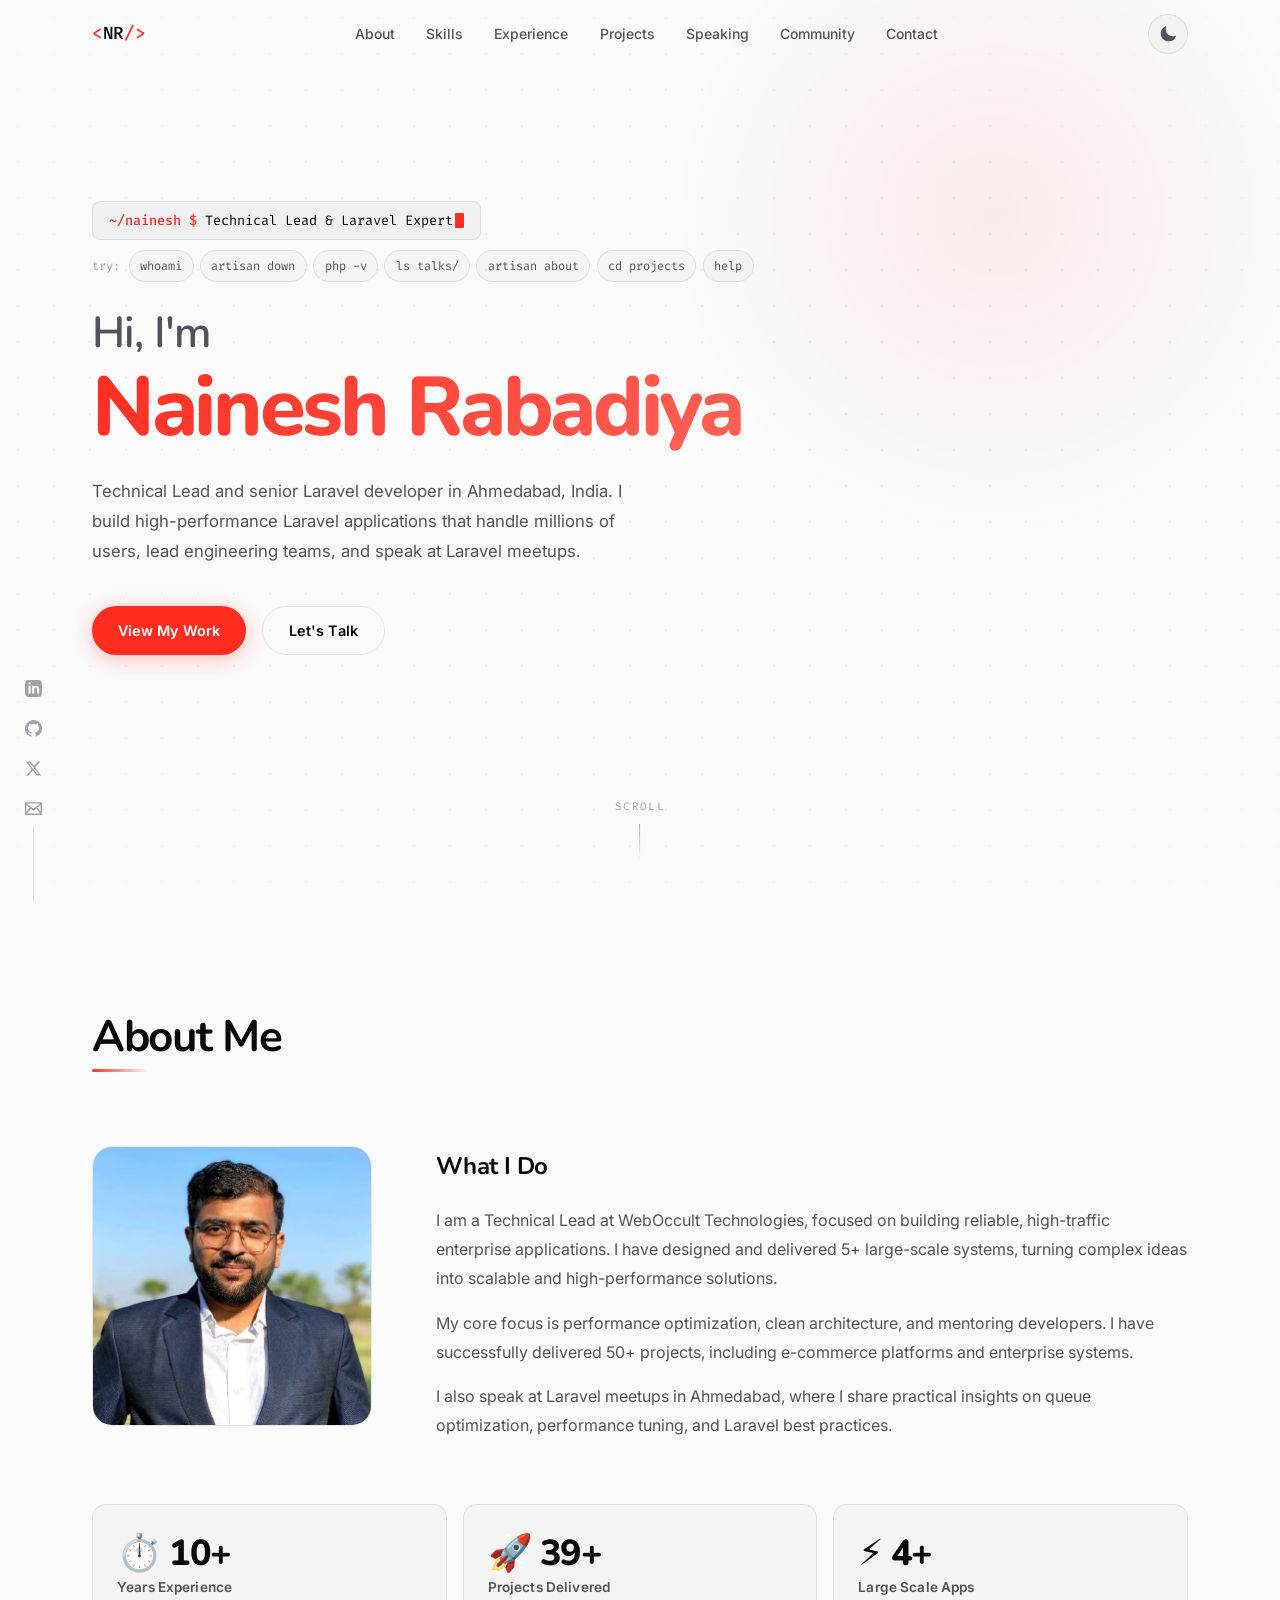
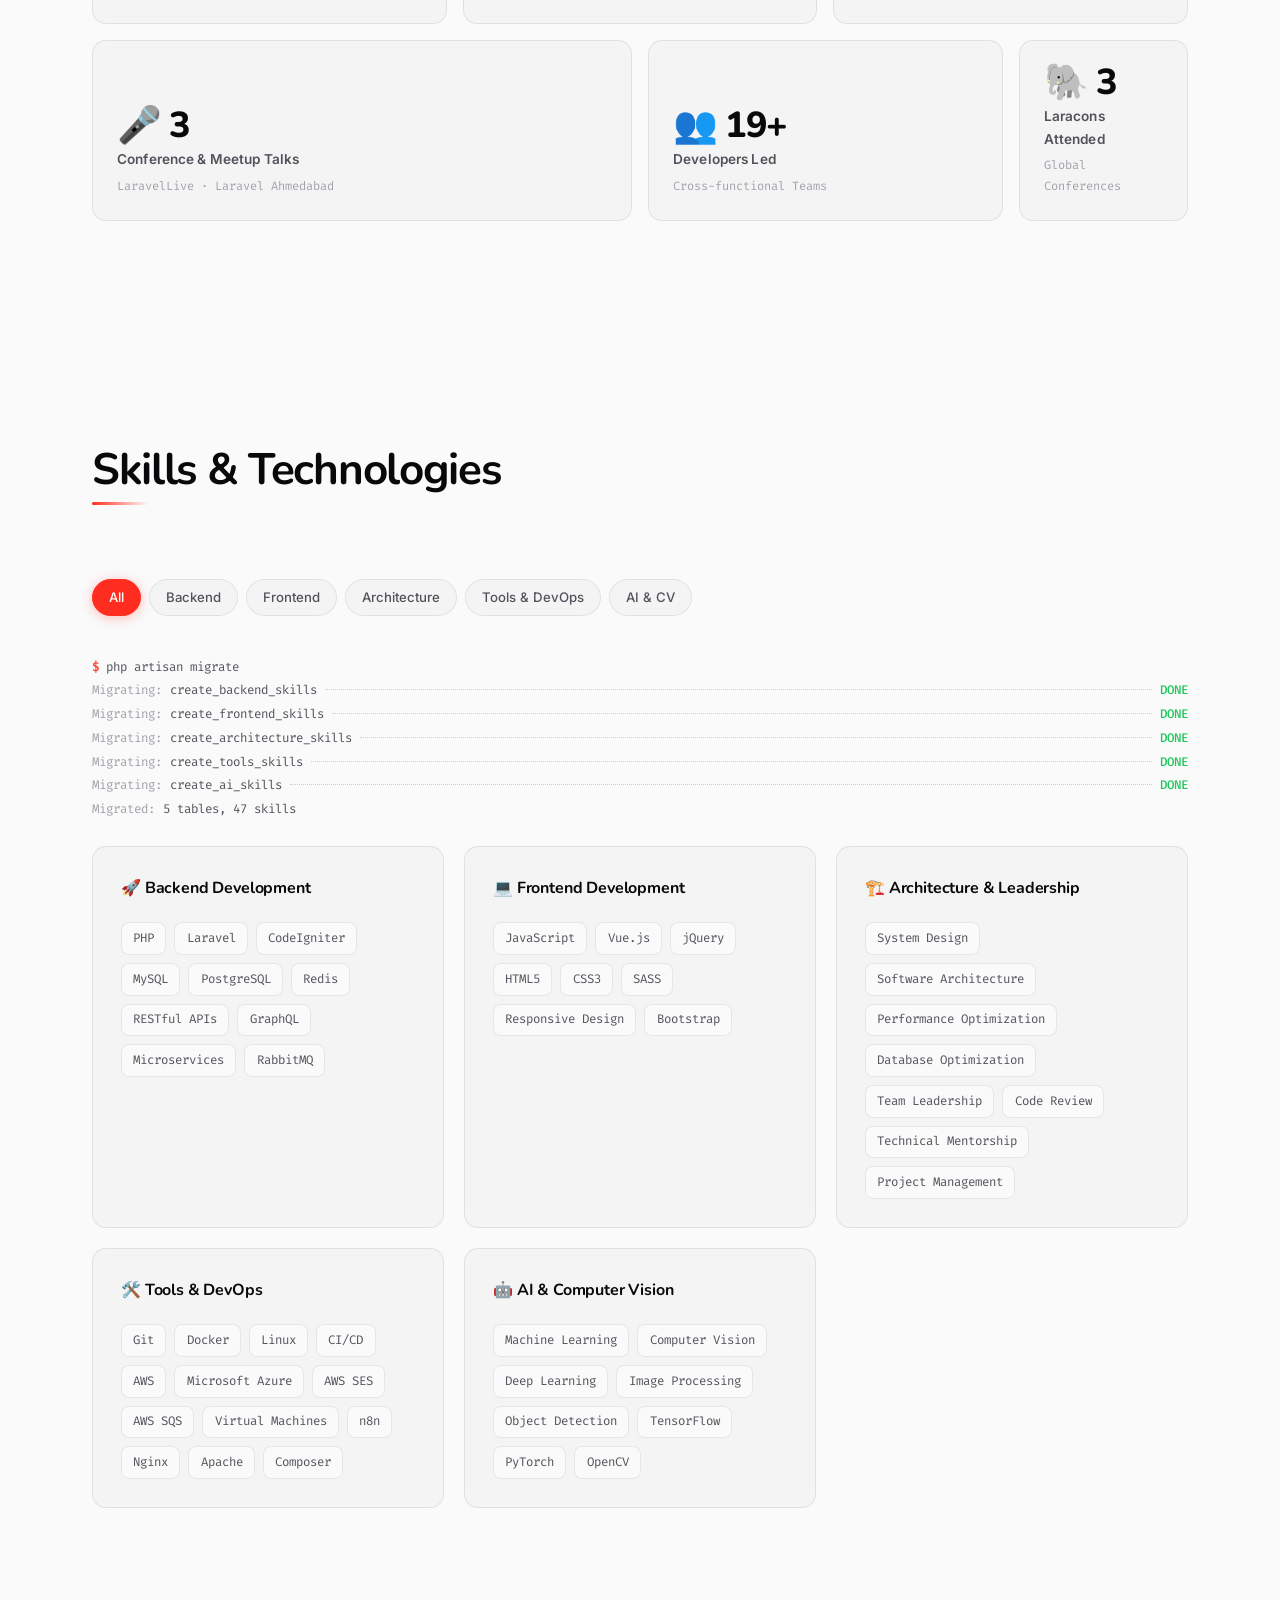
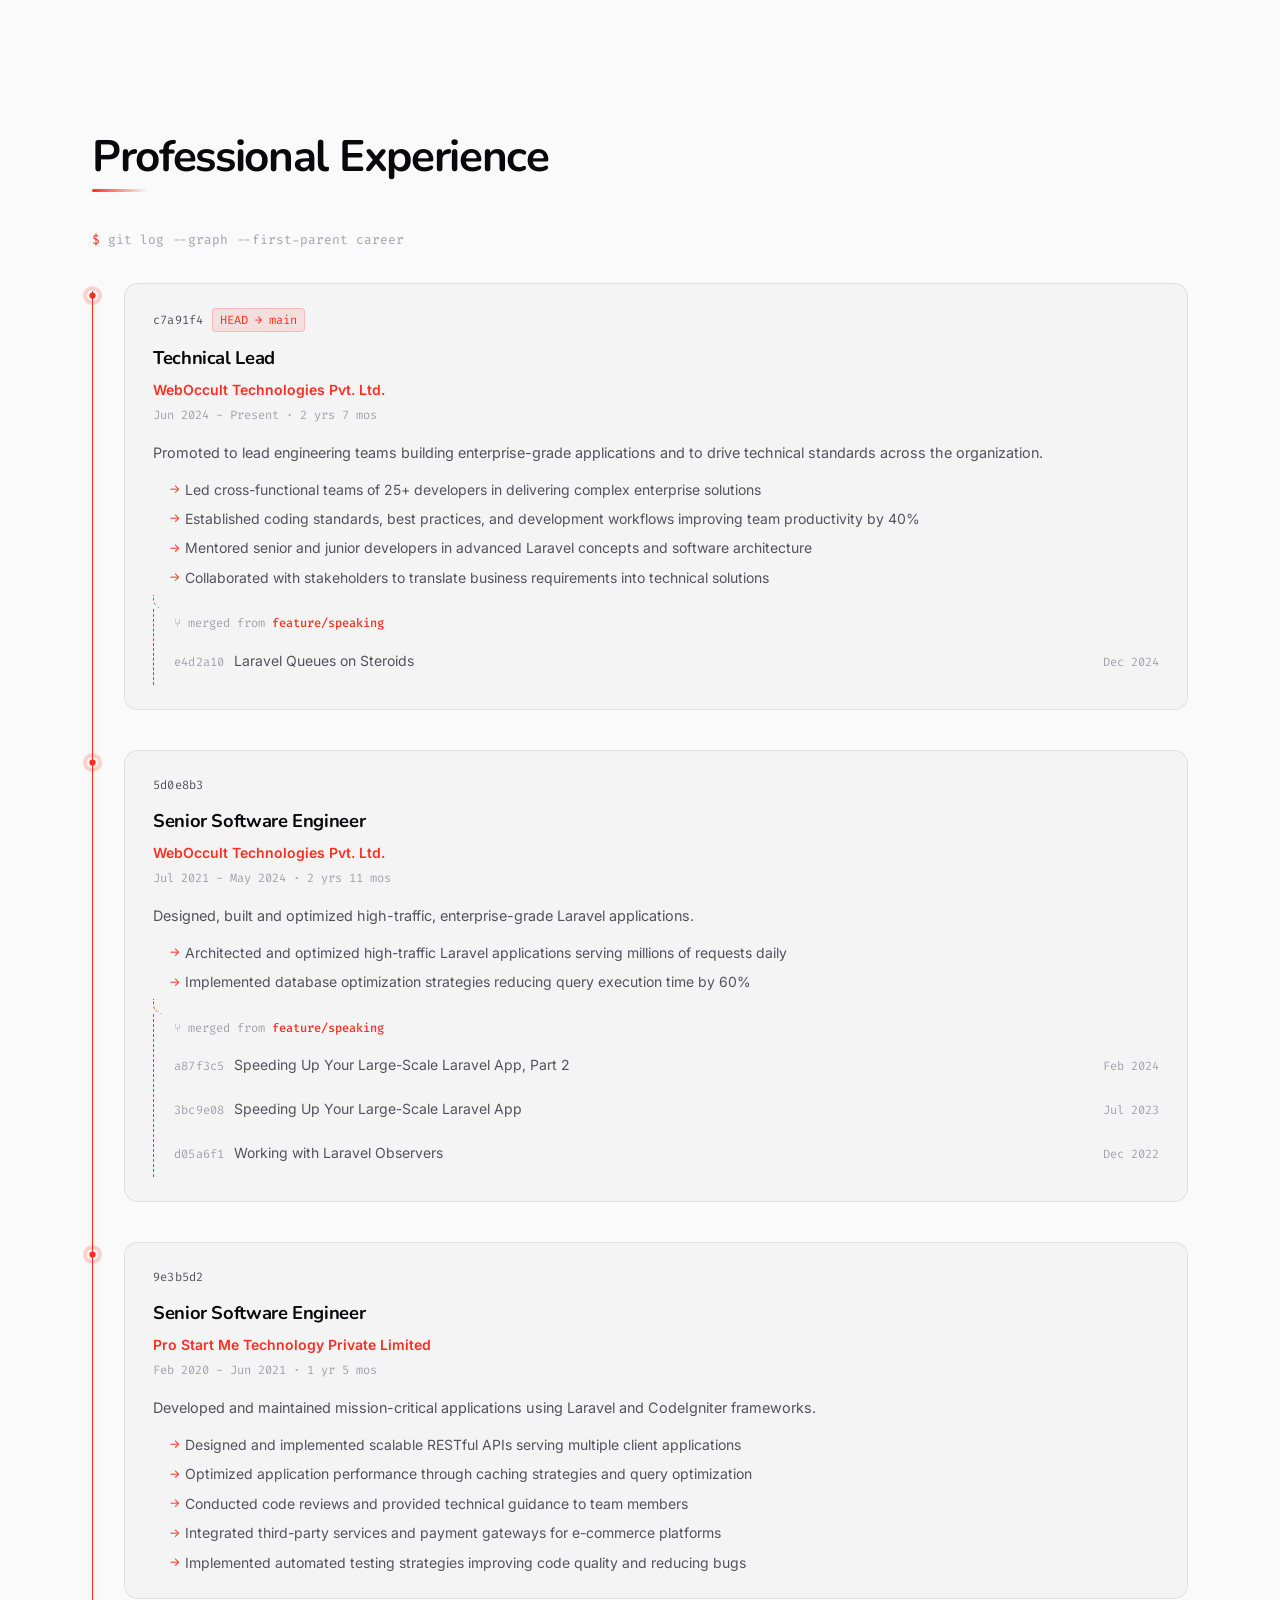
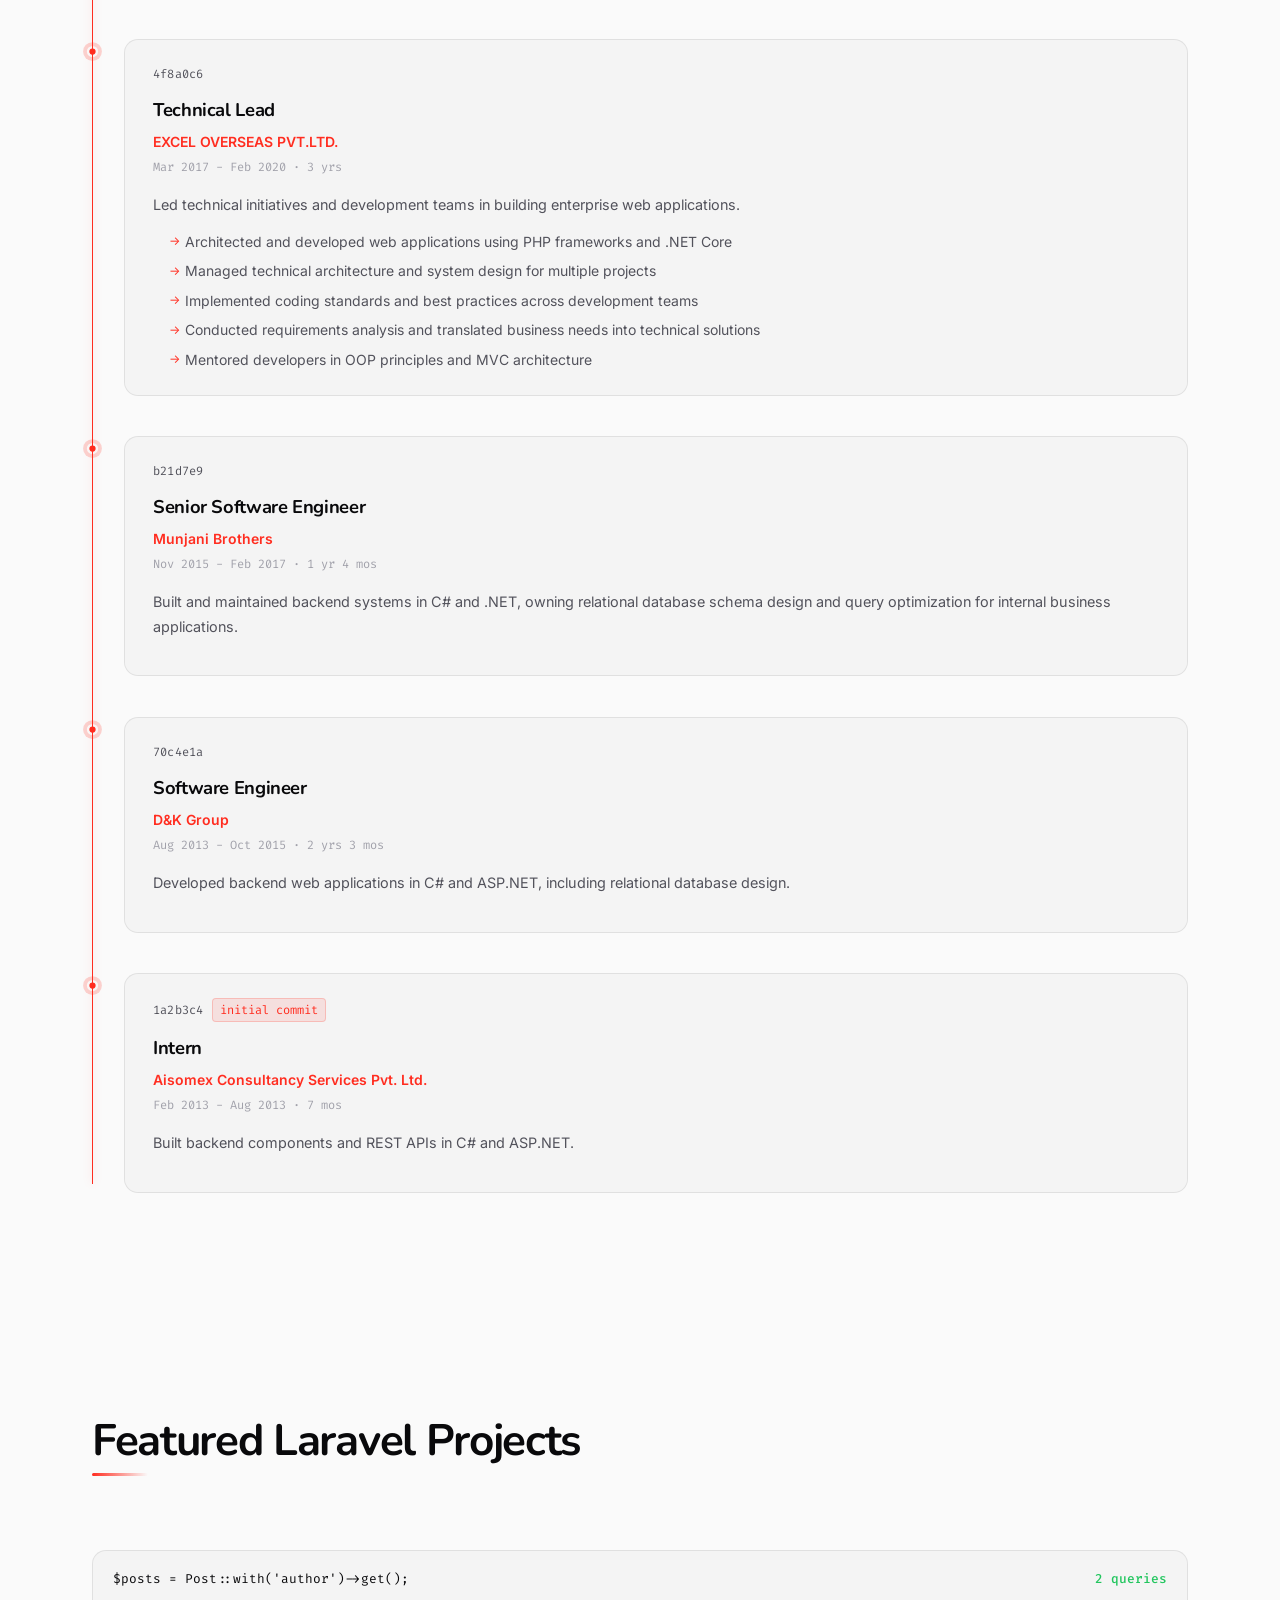
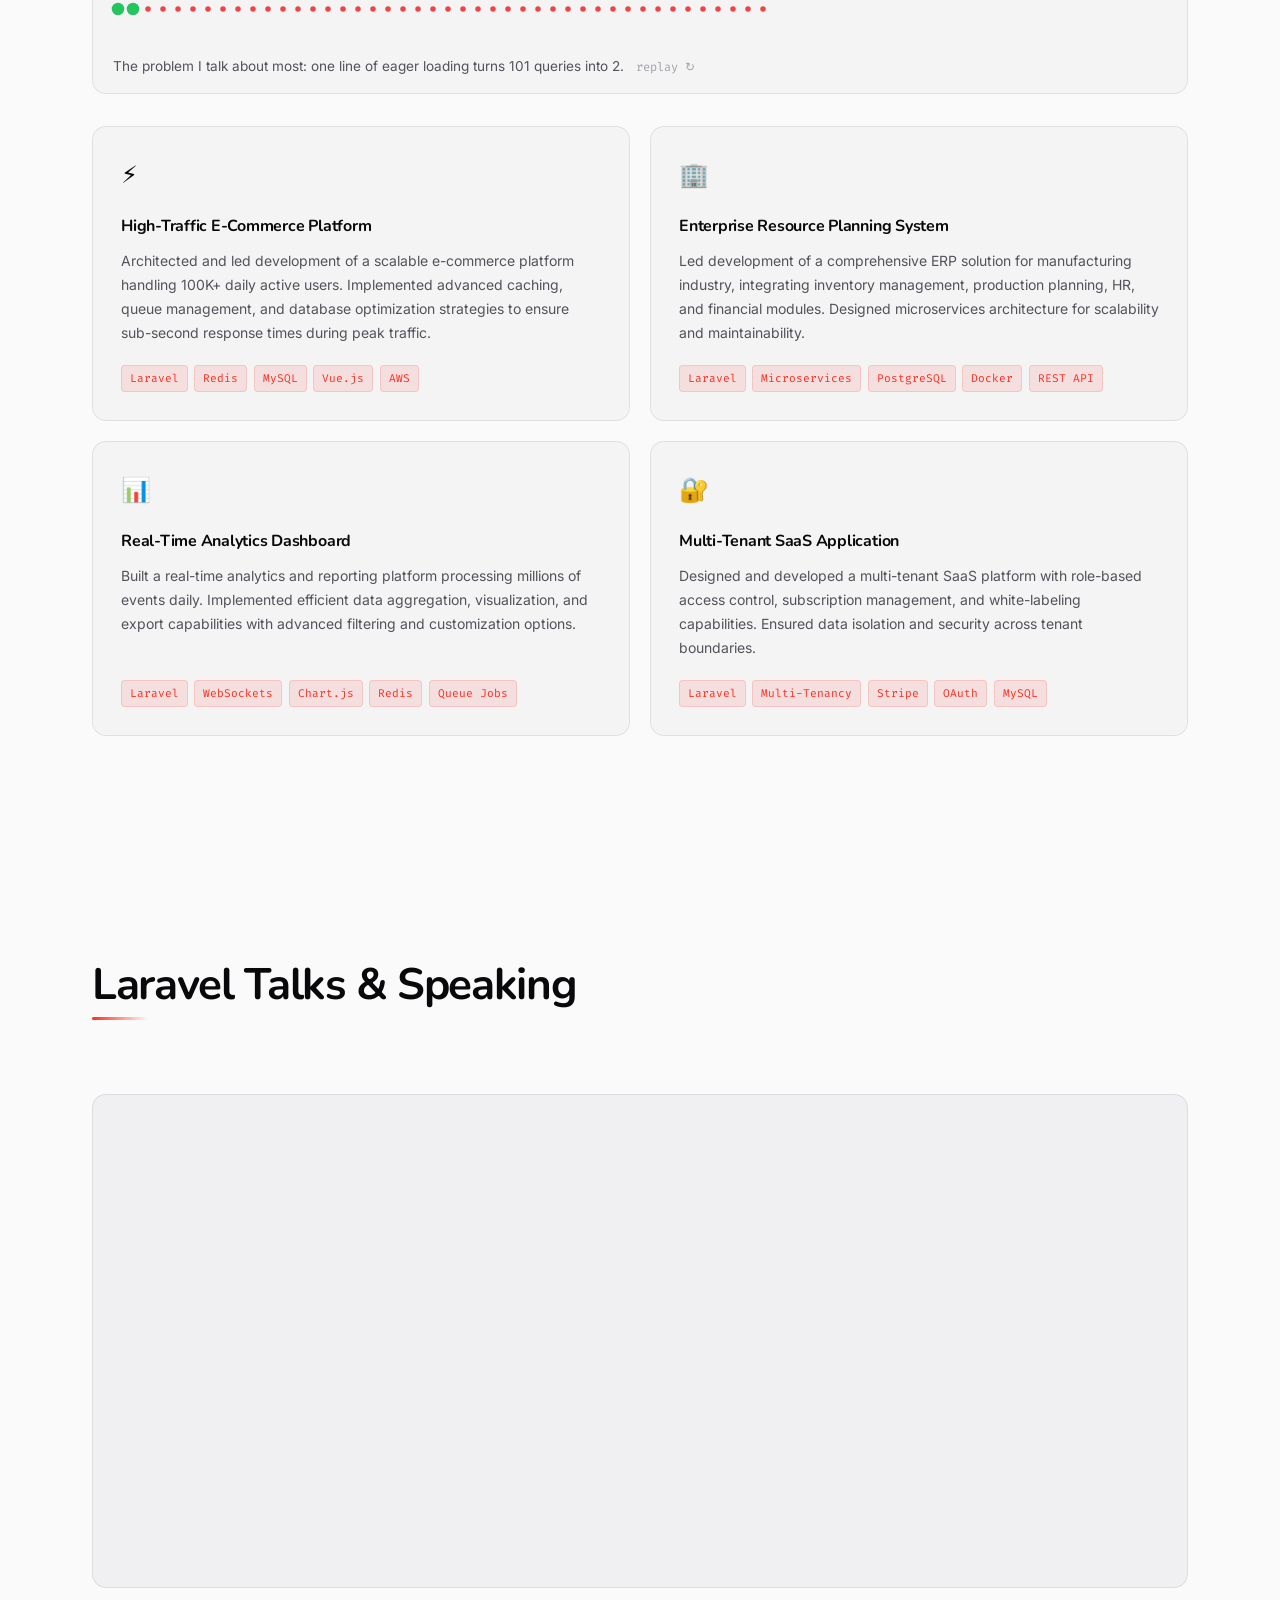
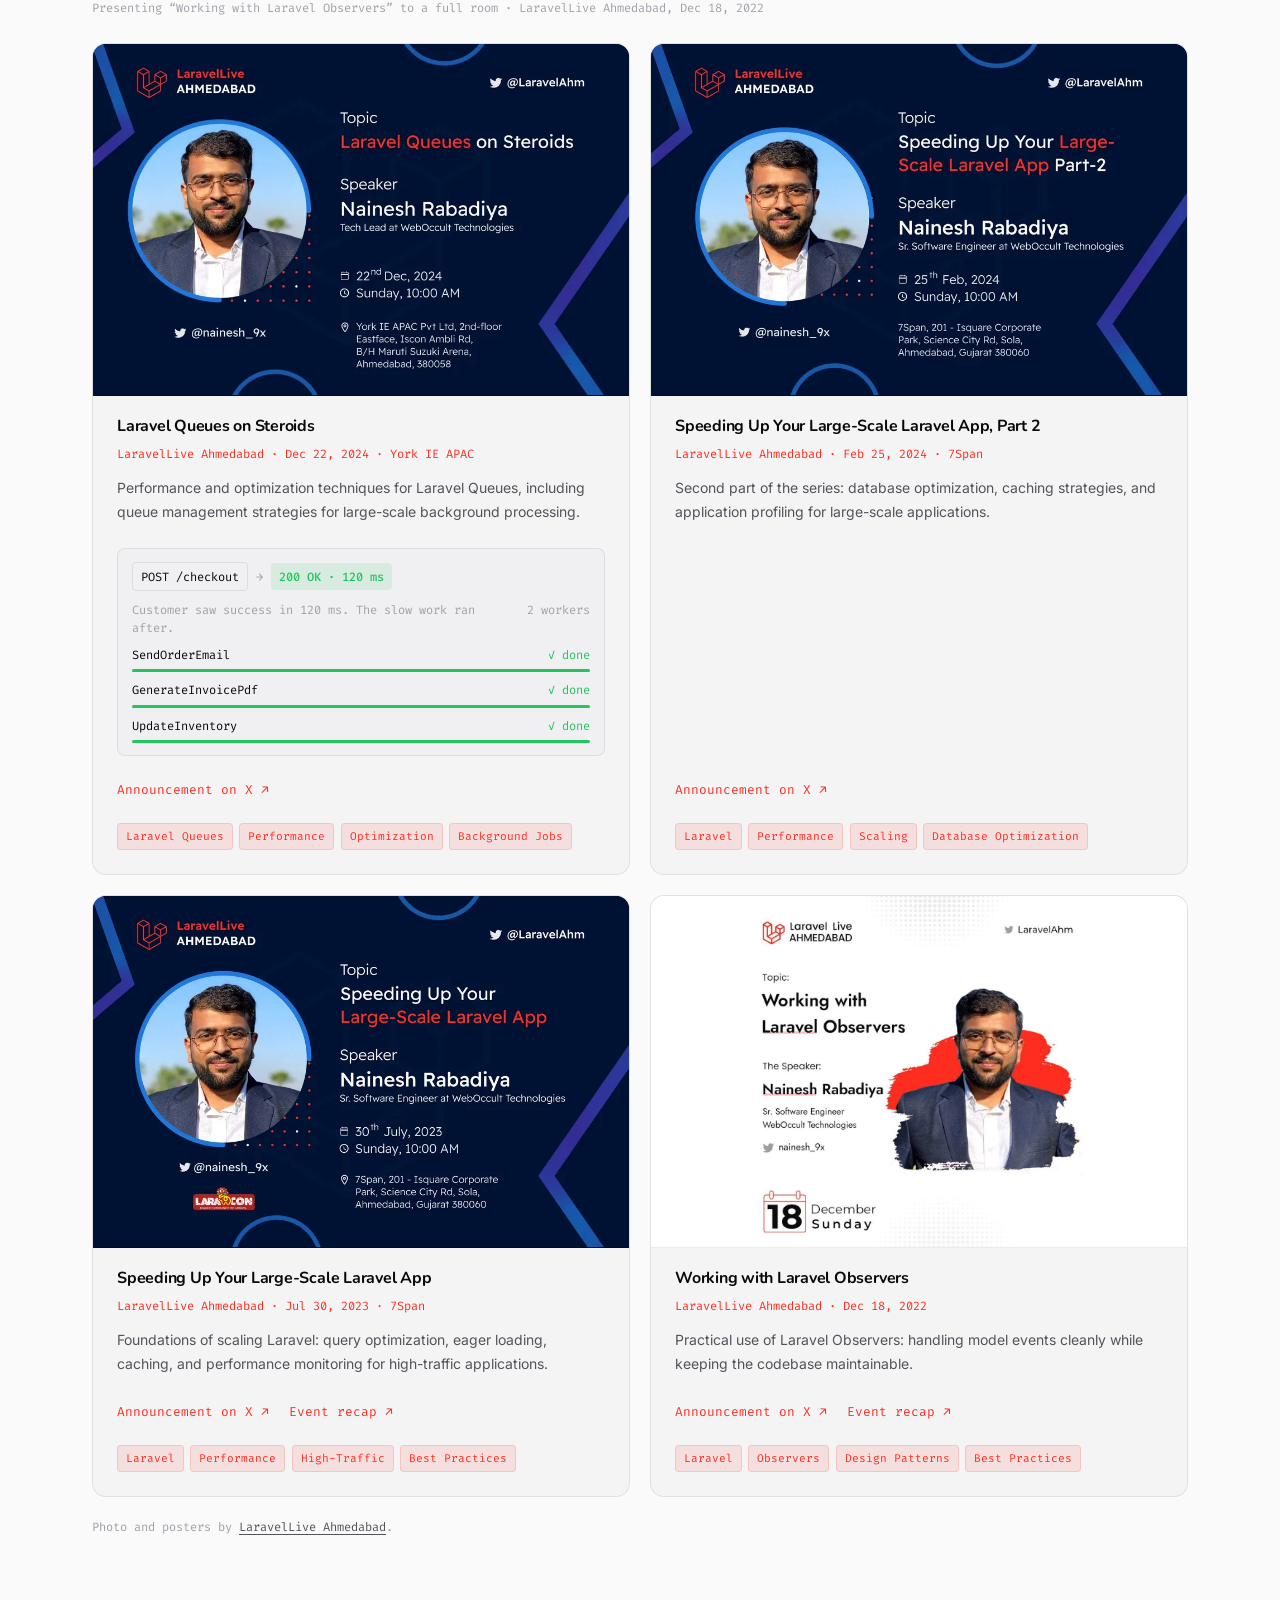
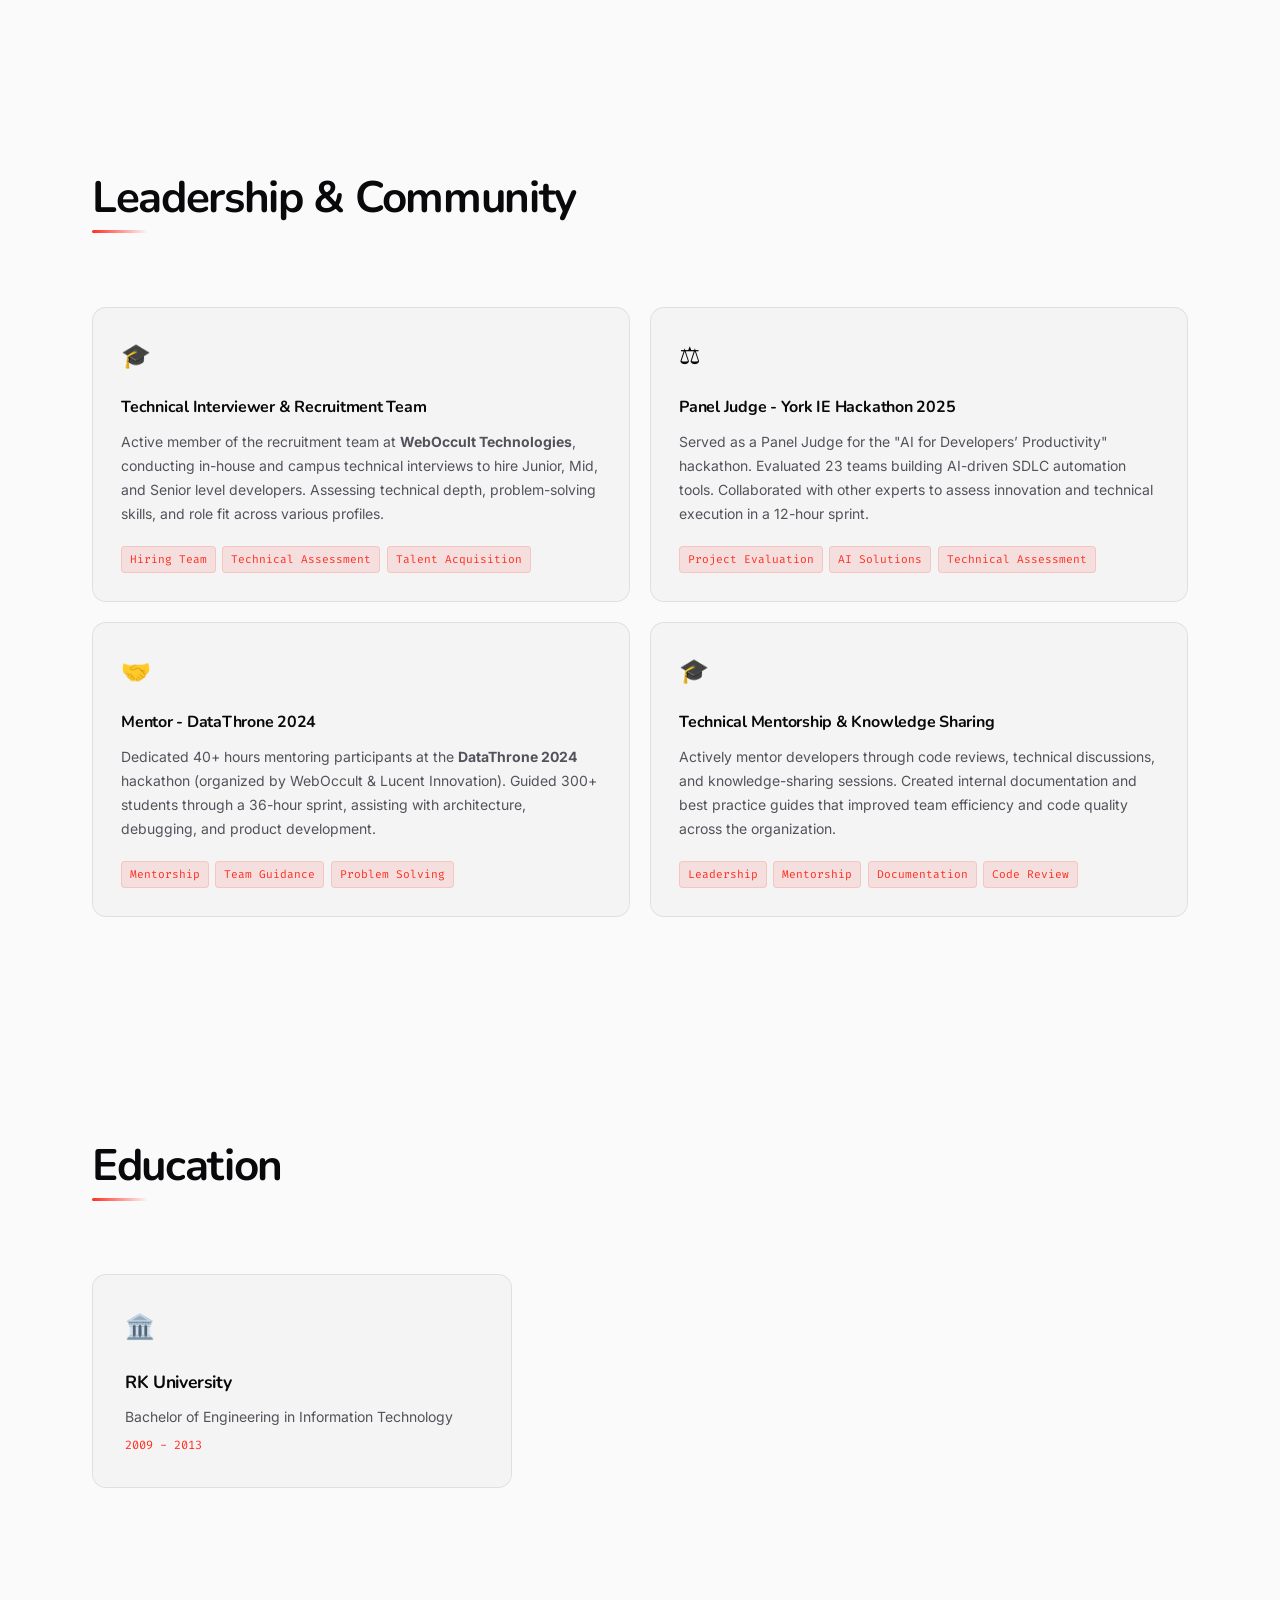
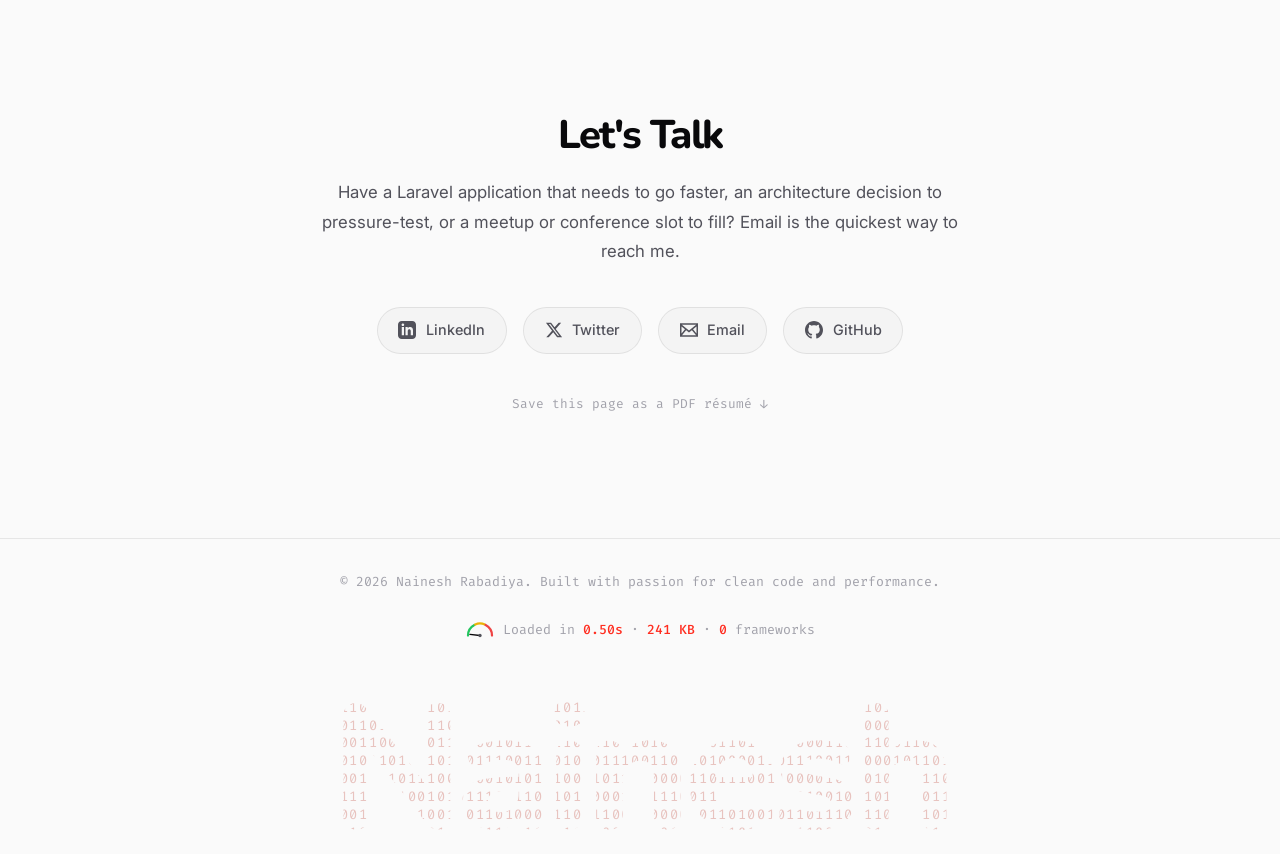
==== commit 2f55ce3a: "feat: queue animation now shows a real use case — checkout returns in 120ms, the slow work runs afte" ====
--- a/index.html
+++ b/index.html
@@ -713,11 +713,18 @@
             <h3 class="project-title">Laravel Queues on Steroids</h3>
             <p class="talk-meta">LaravelLive Ahmedabad · Dec 22, 2024 · York IE APAC</p>
             <p class="project-description">Performance and optimization techniques for Laravel Queues, including queue management strategies for large-scale background processing.</p>
-            <div class="queue-belt" aria-hidden="true">
-              <span class="qb-worker" style="left:40%">worker</span><span class="qb-worker" style="left:65%">worker</span>
-              <i style="--i:0"></i><i style="--i:1"></i><i style="--i:2"></i><i class="qb-fail" style="--i:3"></i><i style="--i:4"></i><i style="--i:5"></i>
+            <div class="queue-demo" id="queue-demo" role="img"
+              aria-label="Illustration of why queues matter: a checkout request returns 200 OK in 120 milliseconds because sending the order email, generating the invoice PDF and updating inventory are pushed onto a queue and processed by two background workers. The email job fails with an SMTP timeout and succeeds on retry.">
+              <div class="qd-req" aria-hidden="true">
+                <code>POST /checkout</code><span class="qd-arrow">→</span><span class="qd-res">200 OK · 120 ms</span>
+              </div>
+              <p class="qd-note" aria-hidden="true"><span id="qd-note">dispatching 3 jobs to the queue…</span><span class="qd-workers">2 workers</span></p>
+              <ul class="qd-jobs" aria-hidden="true">
+                <li><span class="qd-name">SendOrderEmail</span><span class="qd-state"></span><span class="qd-bar"><i></i></span></li>
+                <li><span class="qd-name">GenerateInvoicePdf</span><span class="qd-state"></span><span class="qd-bar"><i></i></span></li>
+                <li><span class="qd-name">UpdateInventory</span><span class="qd-state"></span><span class="qd-bar"><i></i></span></li>
+              </ul>
             </div>
-            <p class="qb-legend" aria-hidden="true">jobs → workers → done · one fails and is retried</p>
             <p class="card-links">
               <a class="card-link" href="https://x.com/LaravelAhm/status/1867277929610457578" target="_blank" rel="noopener noreferrer">Announcement on X ↗</a>
             </p>
--- a/styles.css
+++ b/styles.css
@@ -2294,7 +2294,7 @@
 .np-count { font-family: var(--font-mono); font-size: 0.8rem; font-weight: 500; color: #ef4444; white-space: nowrap; transition: color 0.3s var(--ease); }
 .nplus1.fixed .np-count { color: #22c55e; }
 .np-dots { display: grid; grid-template-columns: repeat(auto-fill, 10px); gap: 5px; min-height: 40px; }
-.np-dots span { width: 10px; height: 10px; border-radius: 50%; background: var(--border); transform: scale(0.55); transition: transform 0.45s var(--spring), background 0.3s var(--ease), opacity 0.35s var(--ease); }
+.np-dots span { width: 10px; height: 10px; border-radius: 50%; background: var(--border); transform: scale(0.55); transition: transform 0.8s var(--spring), background 0.4s var(--ease), opacity 0.7s var(--ease); }
 .np-dots span.on { background: #ef4444; transform: scale(1); }
 .nplus1.fixed .np-dots span.on { transform: scale(0); opacity: 0; }
 .nplus1.fixed .np-dots span.keep { background: #22c55e; transform: scale(1.25); opacity: 1; }
@@ -2306,31 +2306,47 @@
    `php artisan migrate` (Skills)
    ============================================ */
 .migrate-log { margin-bottom: 1.5rem; font-family: var(--font-mono); font-size: 0.78rem; line-height: 1.9; color: var(--text-3); }
-.migrate-log div { display: flex; align-items: baseline; gap: 0.5rem; opacity: 0; transform: translateX(-6px); transition: opacity 0.25s var(--ease), transform 0.25s var(--ease); }
+.migrate-log div { display: flex; align-items: baseline; gap: 0.5rem; opacity: 0; transform: translateX(-6px); transition: opacity 0.4s var(--ease), transform 0.4s var(--ease); }
 .migrate-log div.in { opacity: 1; transform: none; }
 .migrate-log .ml-cmd { color: var(--text-2); }
 .migrate-log .ml-cmd b { color: var(--accent); font-weight: 500; }
 .migrate-log .ml-name { color: var(--text-2); white-space: nowrap; overflow: hidden; text-overflow: ellipsis; }
 .migrate-log .ml-dots { flex: 1; min-width: 1rem; border-bottom: 1px dotted var(--text-3); opacity: 0.5; transform: translateY(-4px); }
-.migrate-log .ml-done { color: #22c55e; font-weight: 500; opacity: 0; transition: opacity 0.2s var(--ease) 0.12s; }
+.migrate-log .ml-done { color: #22c55e; font-weight: 500; opacity: 0; transition: opacity 0.3s var(--ease) 0.25s; }
 .migrate-log div.in .ml-done { opacity: 1; }
 .migrate-log .ml-pre { color: var(--text-3); }
 @media (max-width: 480px) { .migrate-log { font-size: 0.75rem; } .migrate-log .ml-pre { display: none; } }
 
 /* ============================================
-   QUEUE BELT (Queues talk card) — runs only while the card is on screen
-   ============================================ */
-.queue-belt { position: relative; height: 34px; margin: 0.25rem 0 0.35rem; overflow: hidden; border-bottom: 2px solid var(--border); }
-.queue-belt i { position: absolute; left: 0; bottom: 3px; width: 13px; height: 13px; border-radius: 3px; background: var(--text-3);
-  animation: qb-move 6s linear infinite, qb-ok 6s linear infinite; animation-delay: calc(var(--i) * -1s); animation-play-state: paused; }
-.queue-belt i.qb-fail { animation-name: qb-move, qb-retry; }
-.queue-belt.running i { animation-play-state: running; }
-.qb-worker { position: absolute; top: 0; transform: translateX(-50%); font-family: var(--font-mono); font-size: 0.75rem; line-height: 1; color: var(--text-3); padding: 2px 5px; border: 1px solid var(--border); border-radius: 4px; background: var(--bg-surface); }
-.qb-legend { font-family: var(--font-mono); font-size: 0.75rem; color: var(--text-3); margin-bottom: 1rem; }
-@media (prefers-reduced-motion: reduce) { .queue-belt i { left: calc(6% + var(--i) * 15%); background: #22c55e; } .queue-belt i:nth-of-type(-n+2) { background: var(--text-3); } }
-@keyframes qb-move  { from { transform: translateX(-16px); } to { transform: translateX(var(--belt, 640px)); } }
-@keyframes qb-ok    { 0%, 39% { background: var(--text-3); } 41%, 100% { background: #22c55e; } }
-@keyframes qb-retry { 0%, 39% { background: var(--text-3); } 41%, 64% { background: #ef4444; } 66%, 100% { background: #22c55e; } }
+   QUEUE DEMO (Queues talk card) — why queues matter: the response is instant, the slow work happens after
+   ============================================ */
+.queue-demo { margin: 0.25rem 0 1.1rem; padding: 0.85rem 0.9rem 0.75rem; font-family: var(--font-mono); font-size: 0.75rem; background: var(--bg-surface); border: 1px solid var(--border); border-radius: var(--radius-sm); }
+.qd-req { display: flex; flex-wrap: wrap; align-items: center; gap: 0.35rem 0.5rem; }
+.qd-req code { font: inherit; color: var(--text-1); padding: 0.2rem 0.5rem; border: 1px solid var(--border); border-radius: 4px; transition: border-color 0.3s var(--ease), box-shadow 0.3s var(--ease); }
+.queue-demo.s-req .qd-req code { border-color: var(--accent); box-shadow: 0 0 0 3px var(--accent-soft); }
+.qd-arrow { color: var(--text-3); }
+.qd-res { color: #22c55e; font-weight: 500; padding: 0.2rem 0.5rem; border-radius: 4px; background: rgba(34,197,94,0.12); opacity: 0; transform: translateX(-6px) scale(0.96); transition: opacity 0.35s var(--ease), transform 0.45s var(--spring); }
+.queue-demo.s-res .qd-res { opacity: 1; transform: none; }
+.qd-note { display: flex; justify-content: space-between; gap: 0.75rem; margin: 0.6rem 0 0.45rem; color: var(--text-3); line-height: 1.5; min-height: 3.1em; }
+.qd-workers { white-space: nowrap; }
+@media (max-width: 768px) { .qd-note { min-height: 4.6em; } }   /* room for 3 lines, so the card never changes height mid-sequence */
+.qd-jobs { display: flex; flex-direction: column; gap: 0.5rem; }
+.qd-jobs li { display: grid; grid-template-columns: 1fr auto; align-items: baseline; gap: 0.25rem 0.5rem; opacity: 0; transform: translateY(5px); transition: opacity 0.4s var(--ease), transform 0.4s var(--ease); }
+.qd-jobs li.in { opacity: 1; transform: none; }
+.qd-name { color: var(--text-1); overflow: hidden; text-overflow: ellipsis; white-space: nowrap; }
+.qd-state { color: var(--text-3); white-space: nowrap; transition: color 0.25s var(--ease); }
+.qd-bar { grid-column: 1 / -1; height: 3px; border-radius: 2px; background: var(--border); overflow: hidden; }
+.qd-bar i { display: block; height: 100%; width: 100%; background: var(--text-3); transform: scaleX(0); transform-origin: 0 50%; }
+.qd-jobs li.processing .qd-state { color: #eab308; }
+.qd-jobs li.processing .qd-bar i { background: #eab308; transform: scaleX(1); transition: transform var(--work, 2.4s) linear; }
+.qd-jobs li.failed .qd-state { color: #ef4444; }
+.qd-jobs li.failed .qd-bar i { background: #ef4444; transform: scaleX(0.62); }
+.qd-jobs li.retry .qd-state { color: #eab308; }
+.qd-jobs li.retry .qd-bar i { background: #ef4444; transform: scaleX(0); transition: transform 0.5s var(--ease); }
+.qd-jobs li.done .qd-state { color: #22c55e; }
+.qd-jobs li.done .qd-bar i { background: #22c55e; transform: scaleX(1); }
+/* narrow phones: status goes under the job name, so neither is ever cut off (must come after the base grid rule) */
+@media (max-width: 380px) { .qd-jobs li { grid-template-columns: 1fr; gap: 0.1rem; } .qd-state { min-height: 1.5em; } }
 
 /* ============================================
    LOAD-TIME GAUGE (footer badge)
@@ -2338,7 +2354,7 @@
 .perf-gauge { width: 30px; height: 18px; margin-right: 0.45rem; vertical-align: -3px; overflow: visible; }
 .perf-gauge path { fill: none; stroke-width: 3; stroke-linecap: round; }
 .perf-gauge circle { fill: var(--text-2); }
-.perf-needle { stroke: var(--text-1); stroke-width: 1.8; stroke-linecap: round; transform-origin: 20px 22px; transform: rotate(-84deg); transition: transform 1.3s cubic-bezier(0.2, 1.4, 0.4, 1); }
+.perf-needle { stroke: var(--text-1); stroke-width: 1.8; stroke-linecap: round; transform-origin: 20px 22px; transform: rotate(-84deg); transition: transform 1.9s cubic-bezier(0.2, 1.25, 0.4, 1); }
 .perf-badge.measured .perf-needle { transform: rotate(var(--needle, -84deg)); }
 
 /* ============================================
@@ -2370,7 +2386,7 @@
   #hero-canvas, .hero-spotlight, .hero-scroll, .hero-cta, .term-chips, .term-output, .term-input,
   .skills-tabs, .side-social, .back-to-top, .footer-brand, .perf-badge, .print-cv, .toast,
   .carousel-dots, .git-cmd, .commit-meta, .skill-code-tip, .about-image-wrap, .paper-plane, .elephpant, .ele-spray,
-  .nplus1, .migrate-log, .queue-belt, .qb-legend, .progress-ticks, .perf-gauge, .print-sheet, .maintenance-mode,
+  .nplus1, .migrate-log, .queue-demo, .progress-ticks, .perf-gauge, .print-sheet, .maintenance-mode,
   .hero::before, .hero::after { display: none !important; }
 
   .js .hero-terminal, .js .hero-title .greeting, .js .hero-title .name,
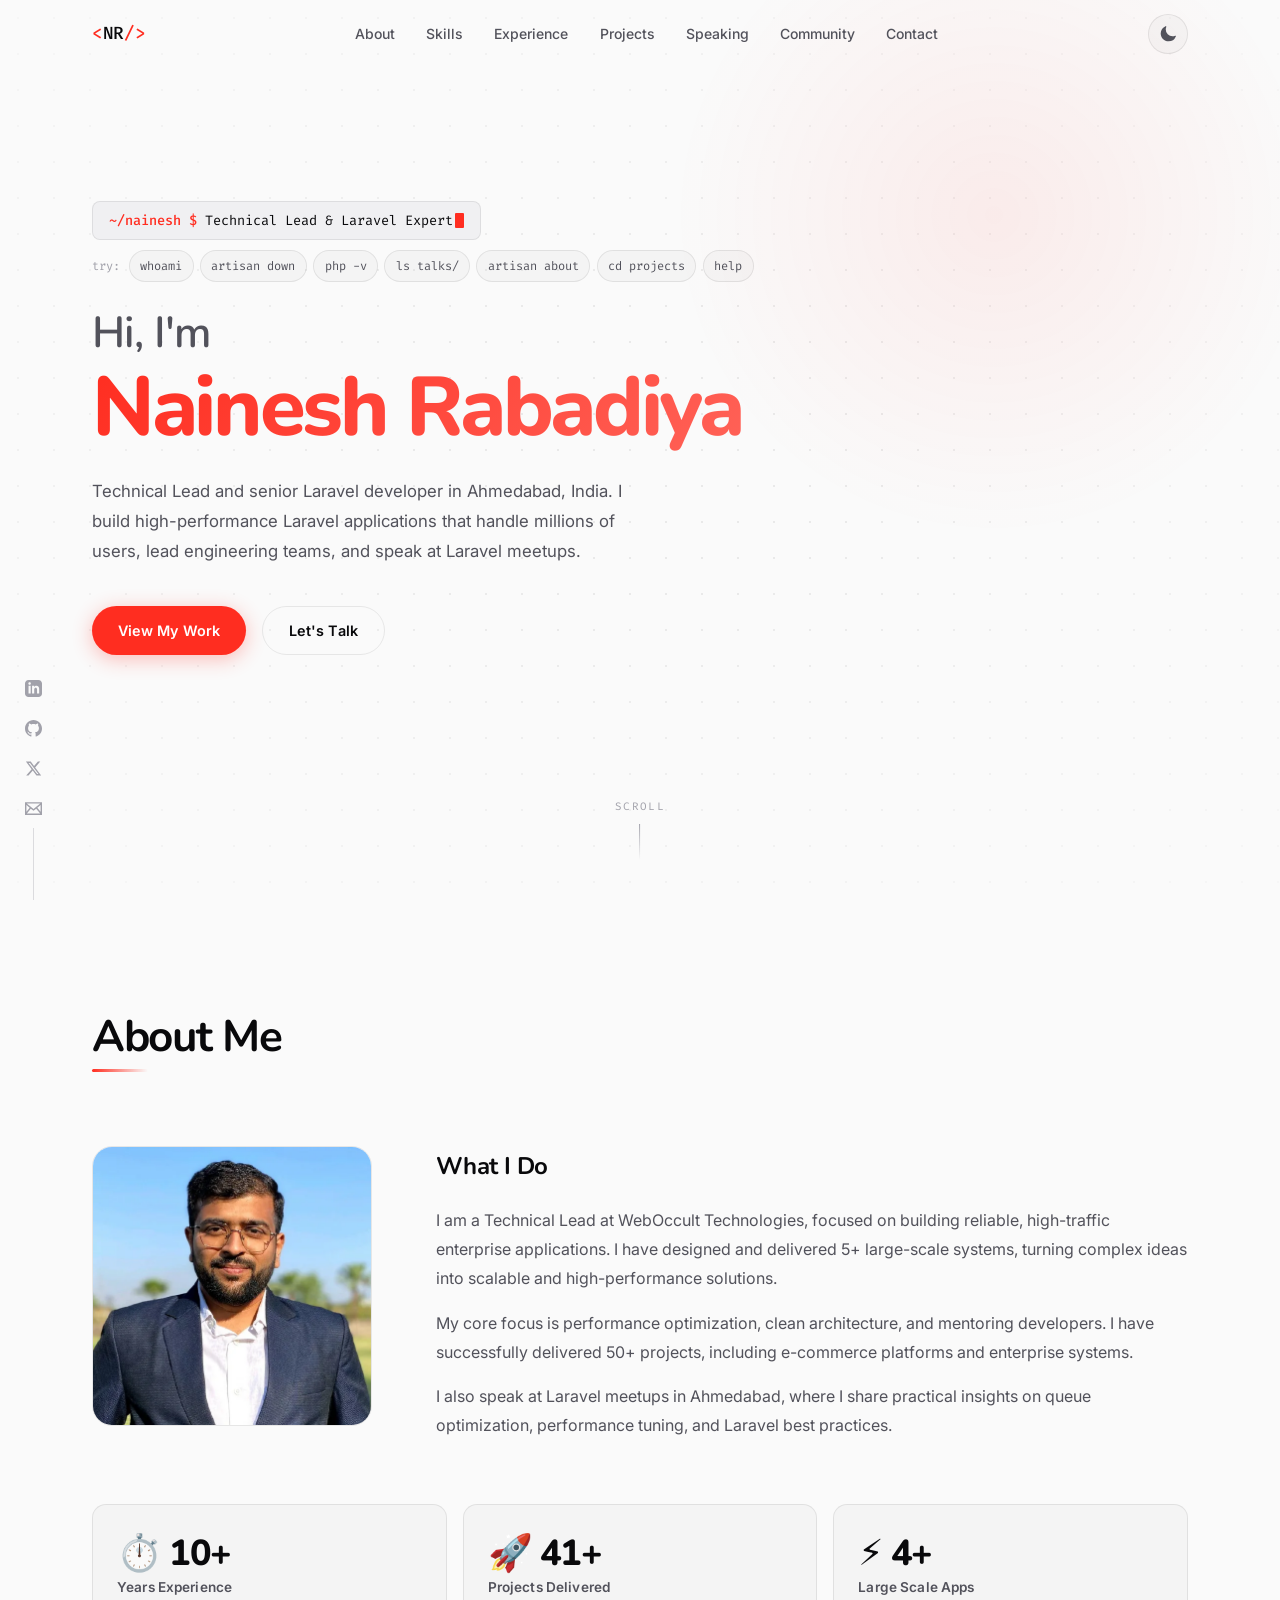
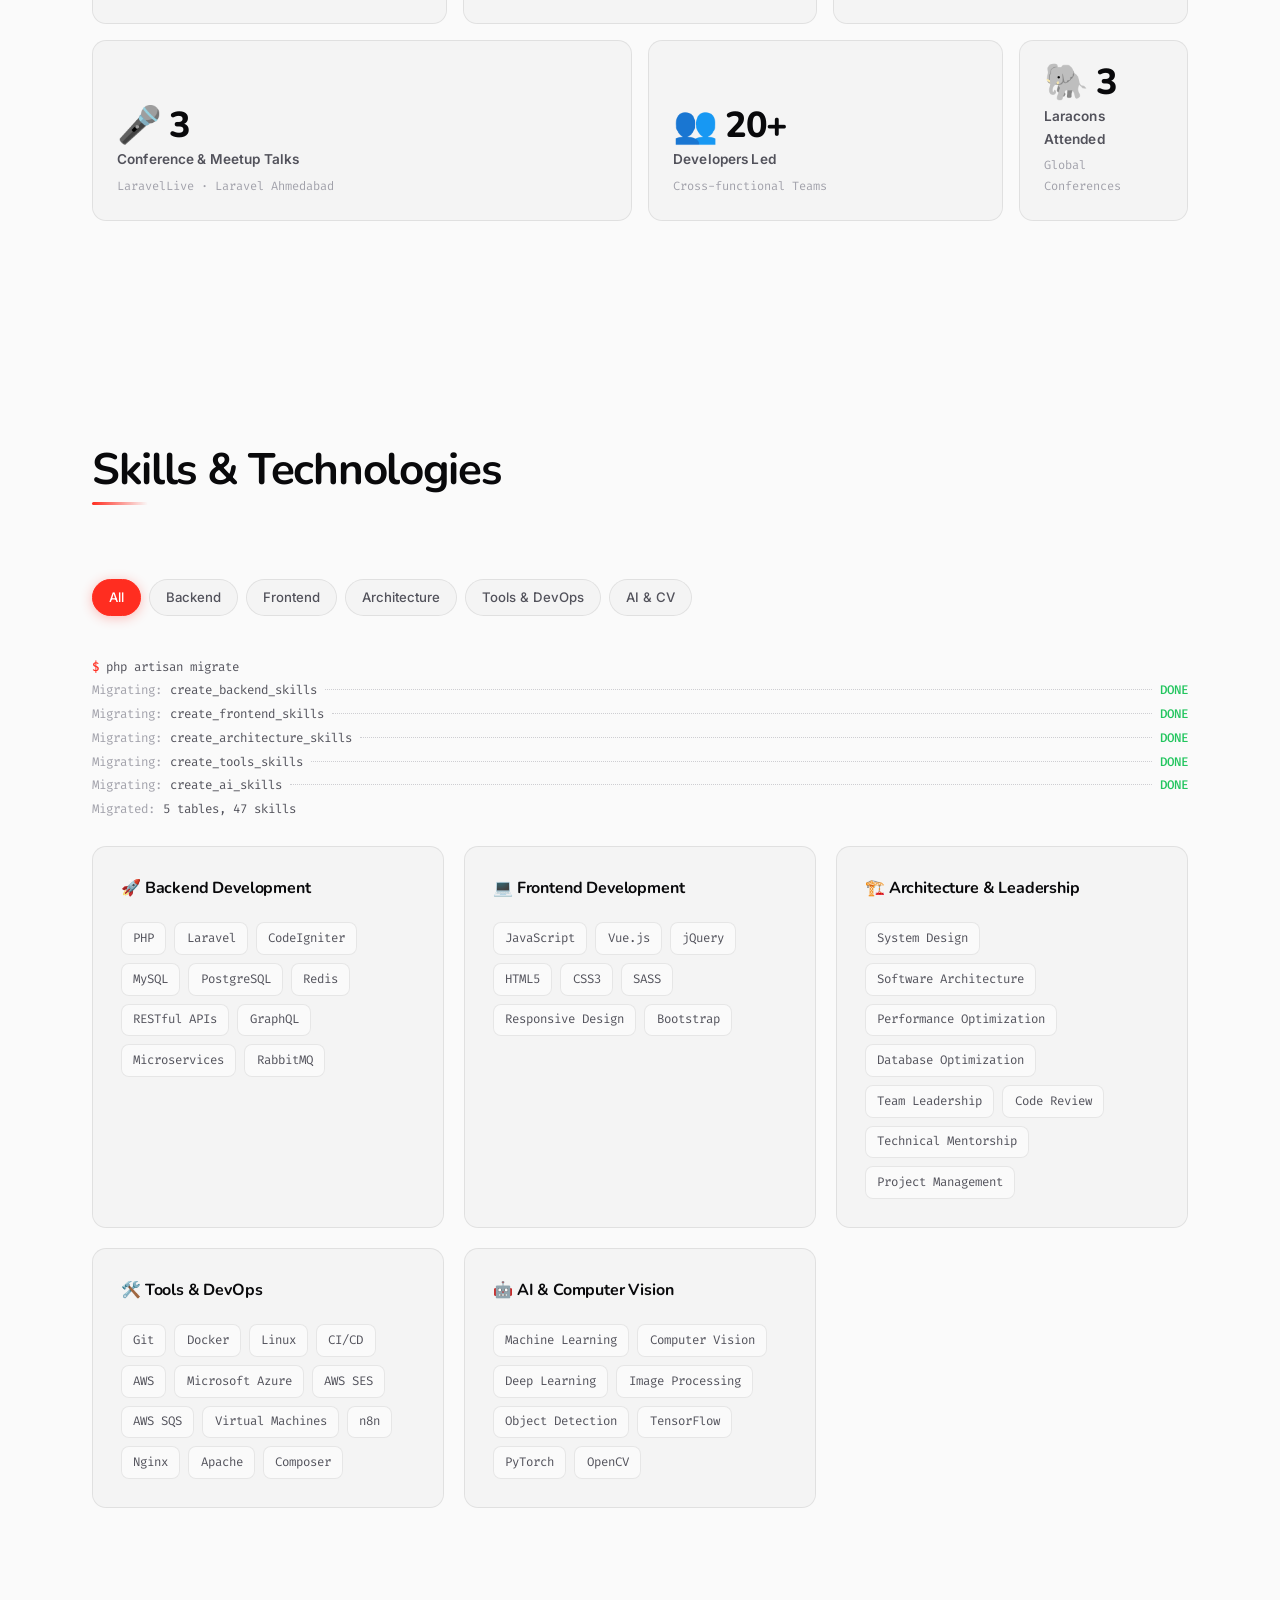
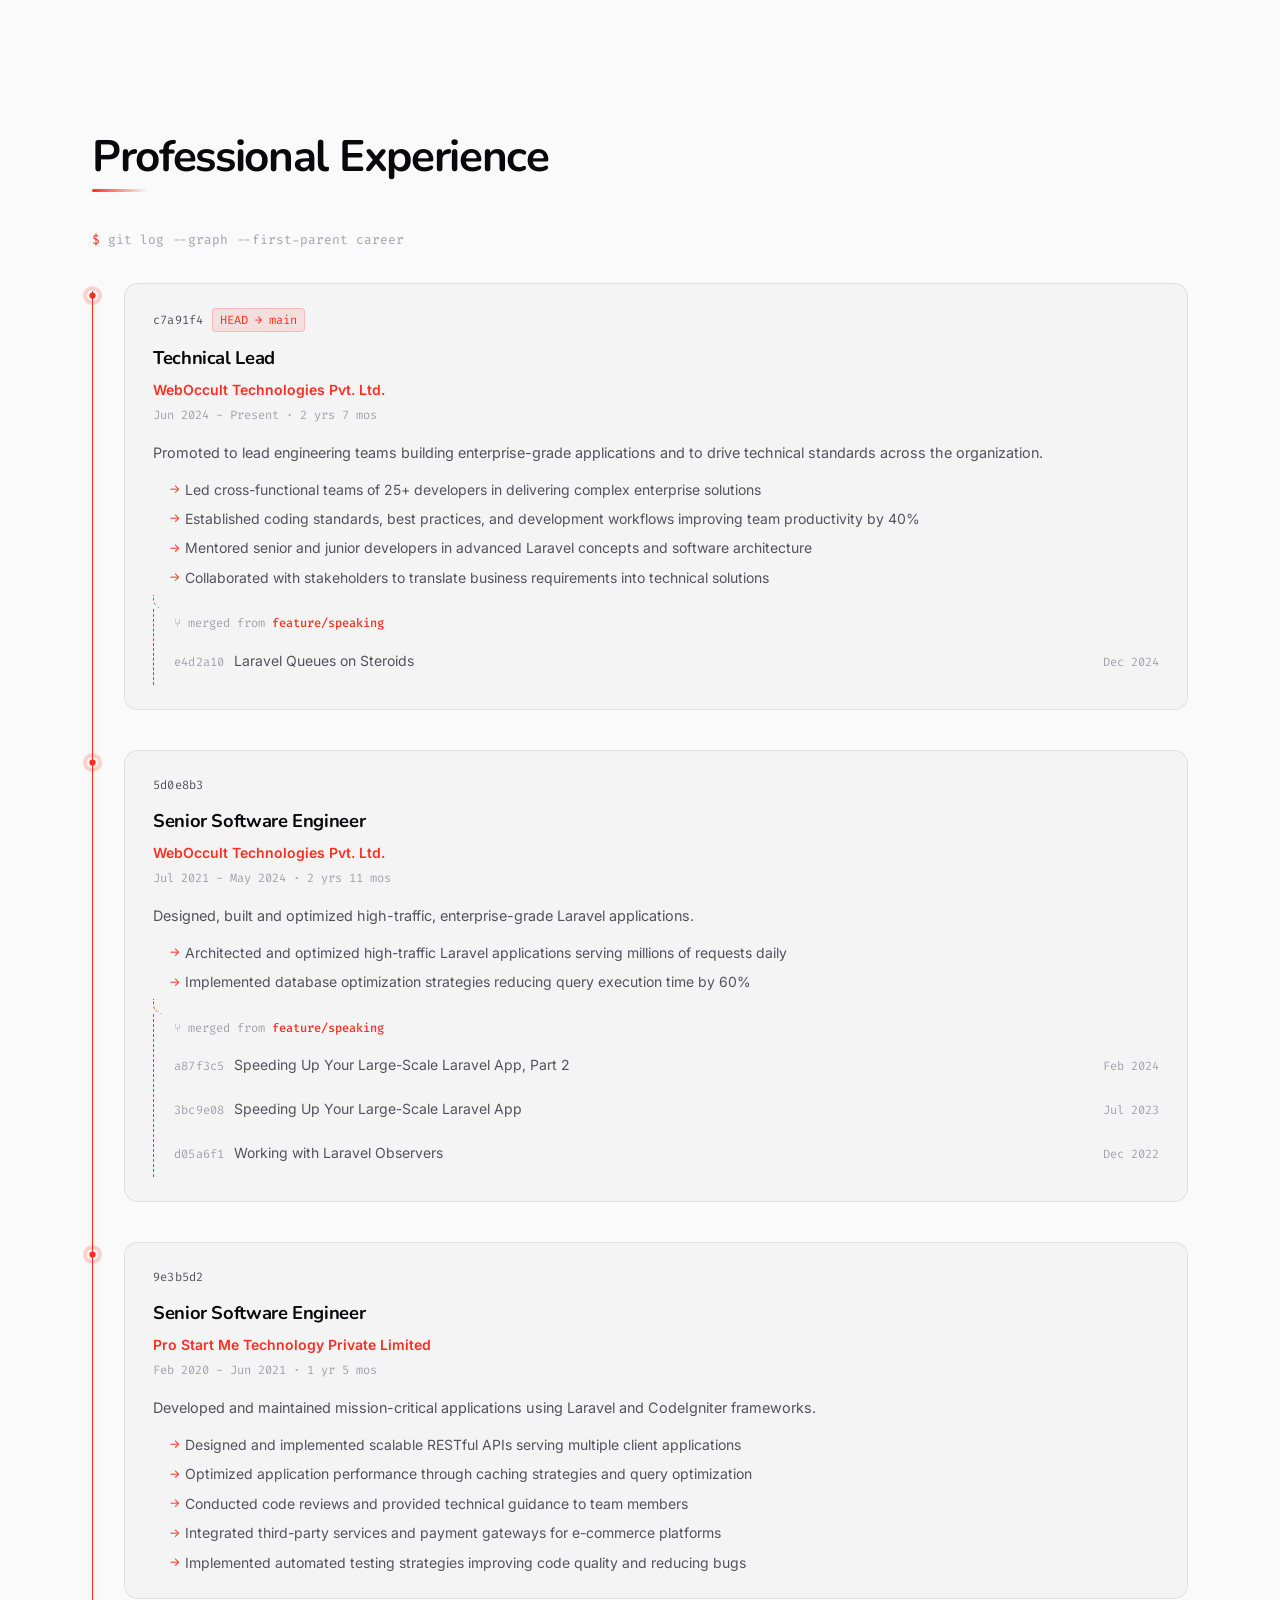
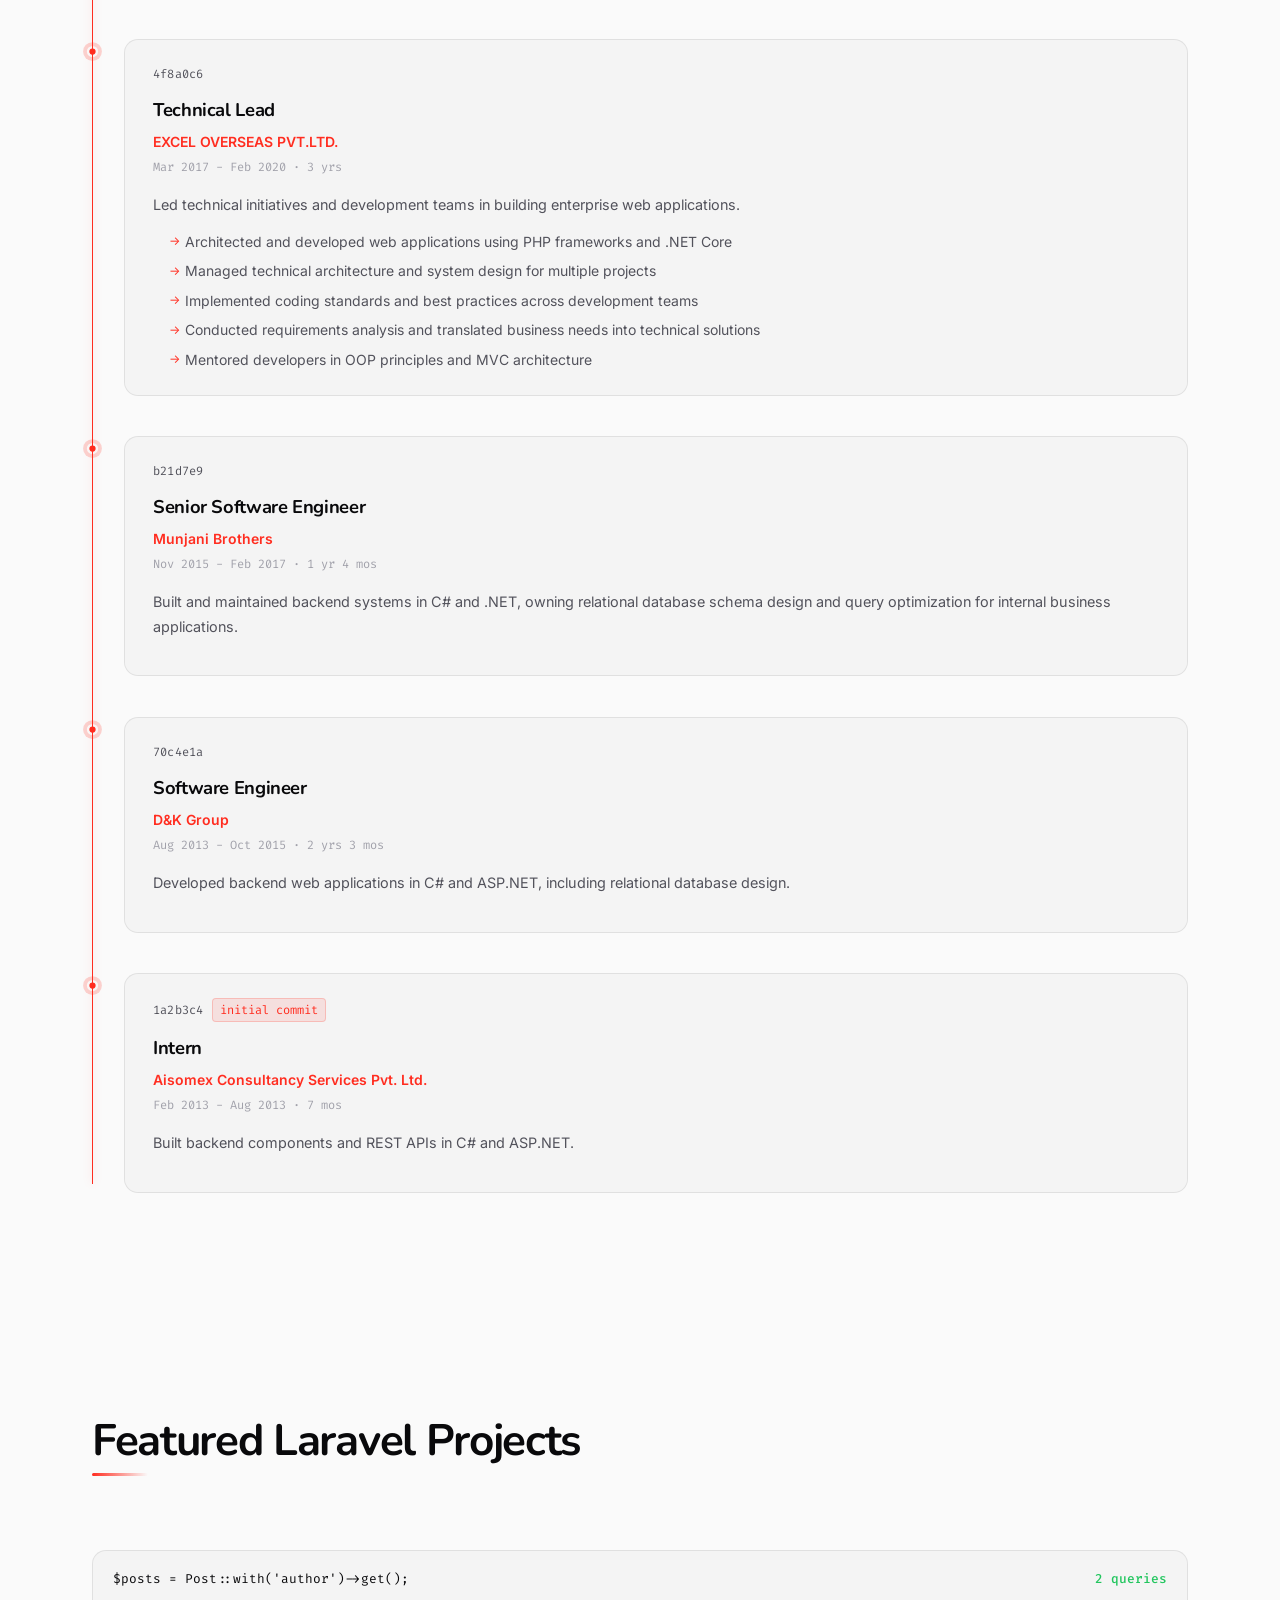
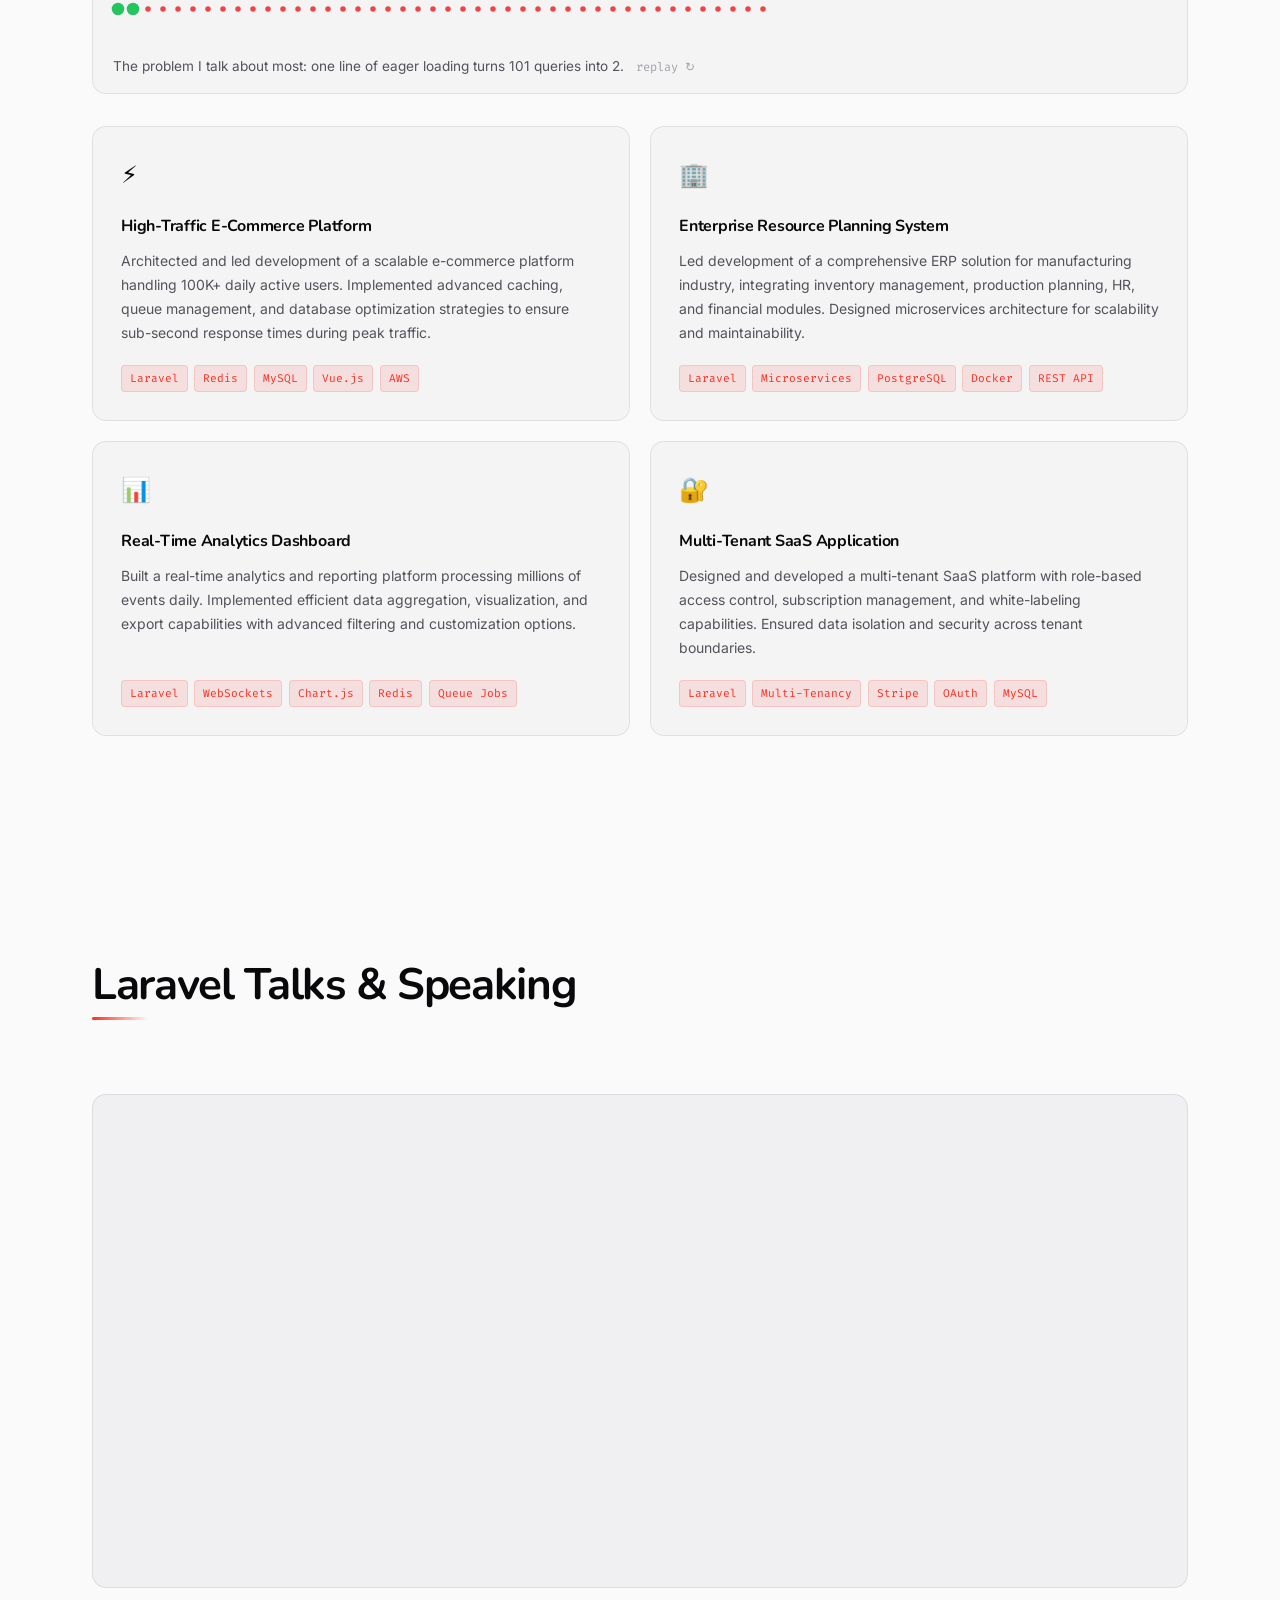
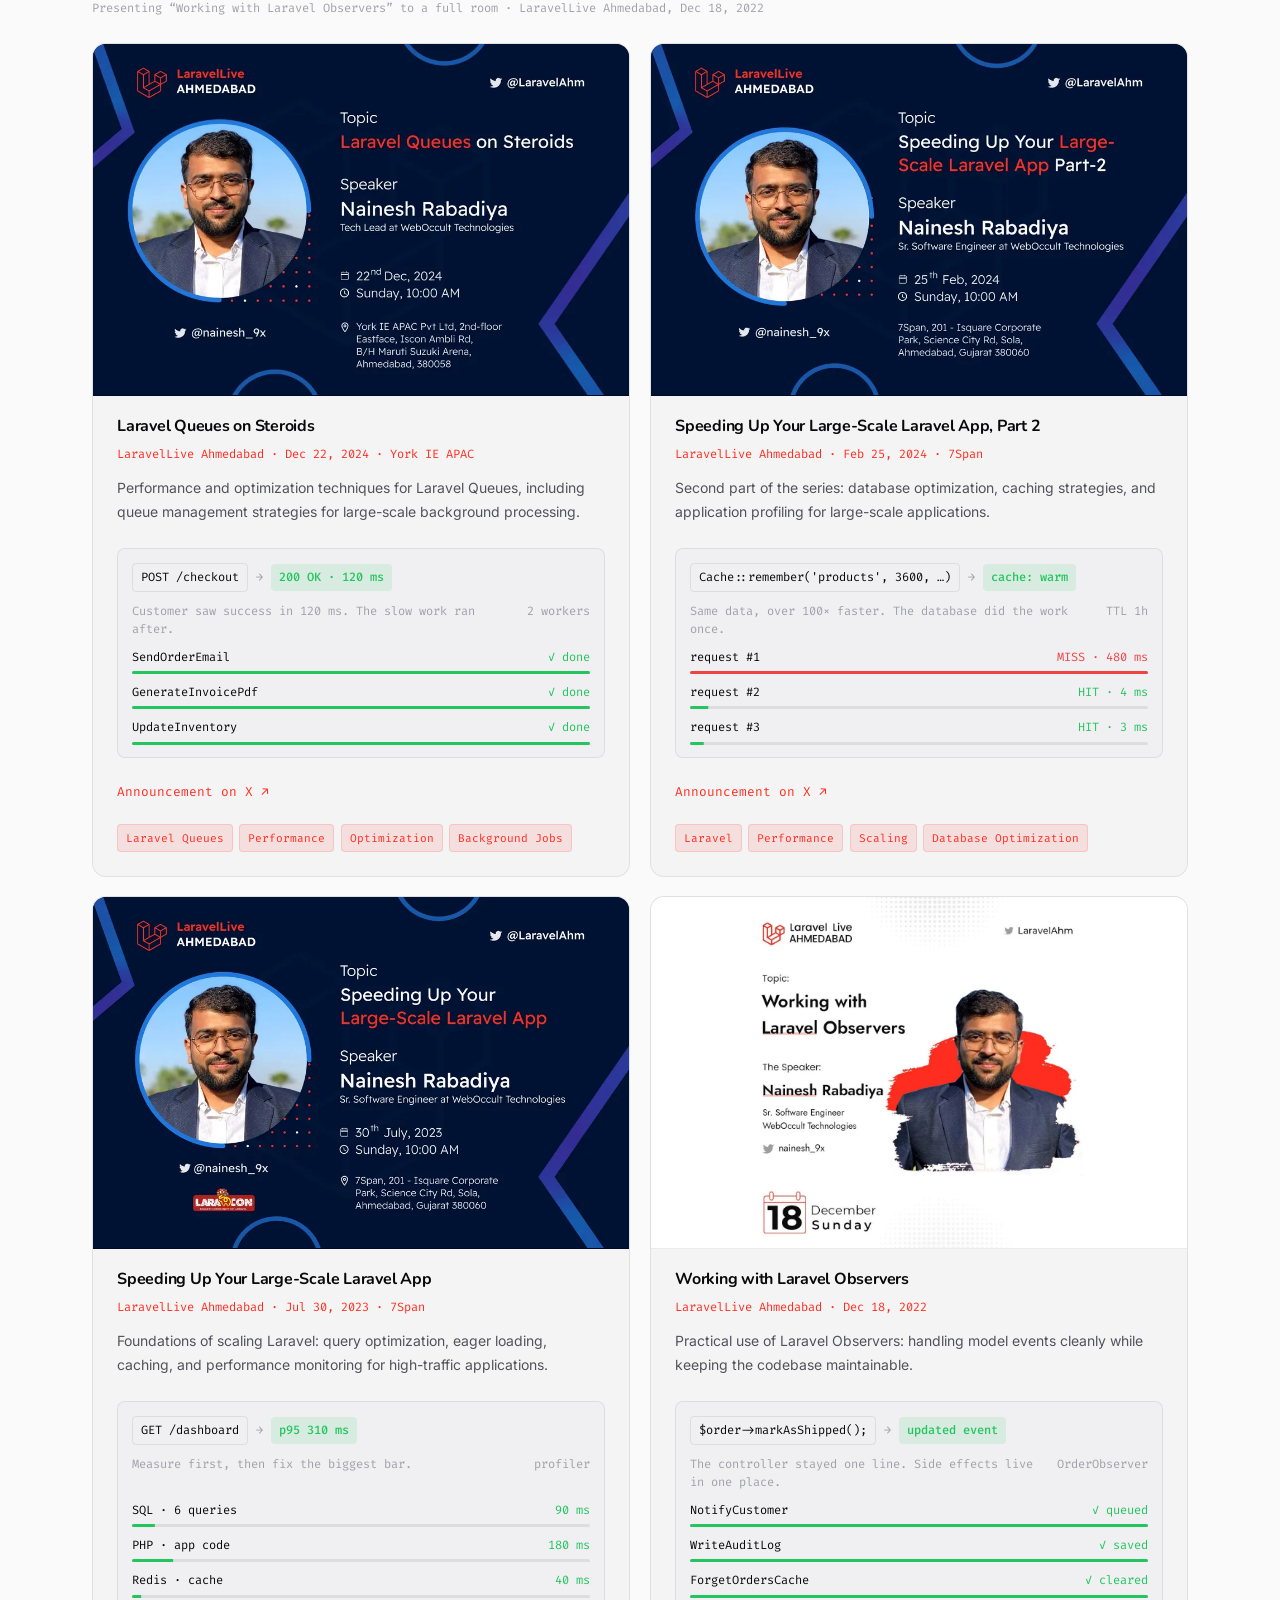
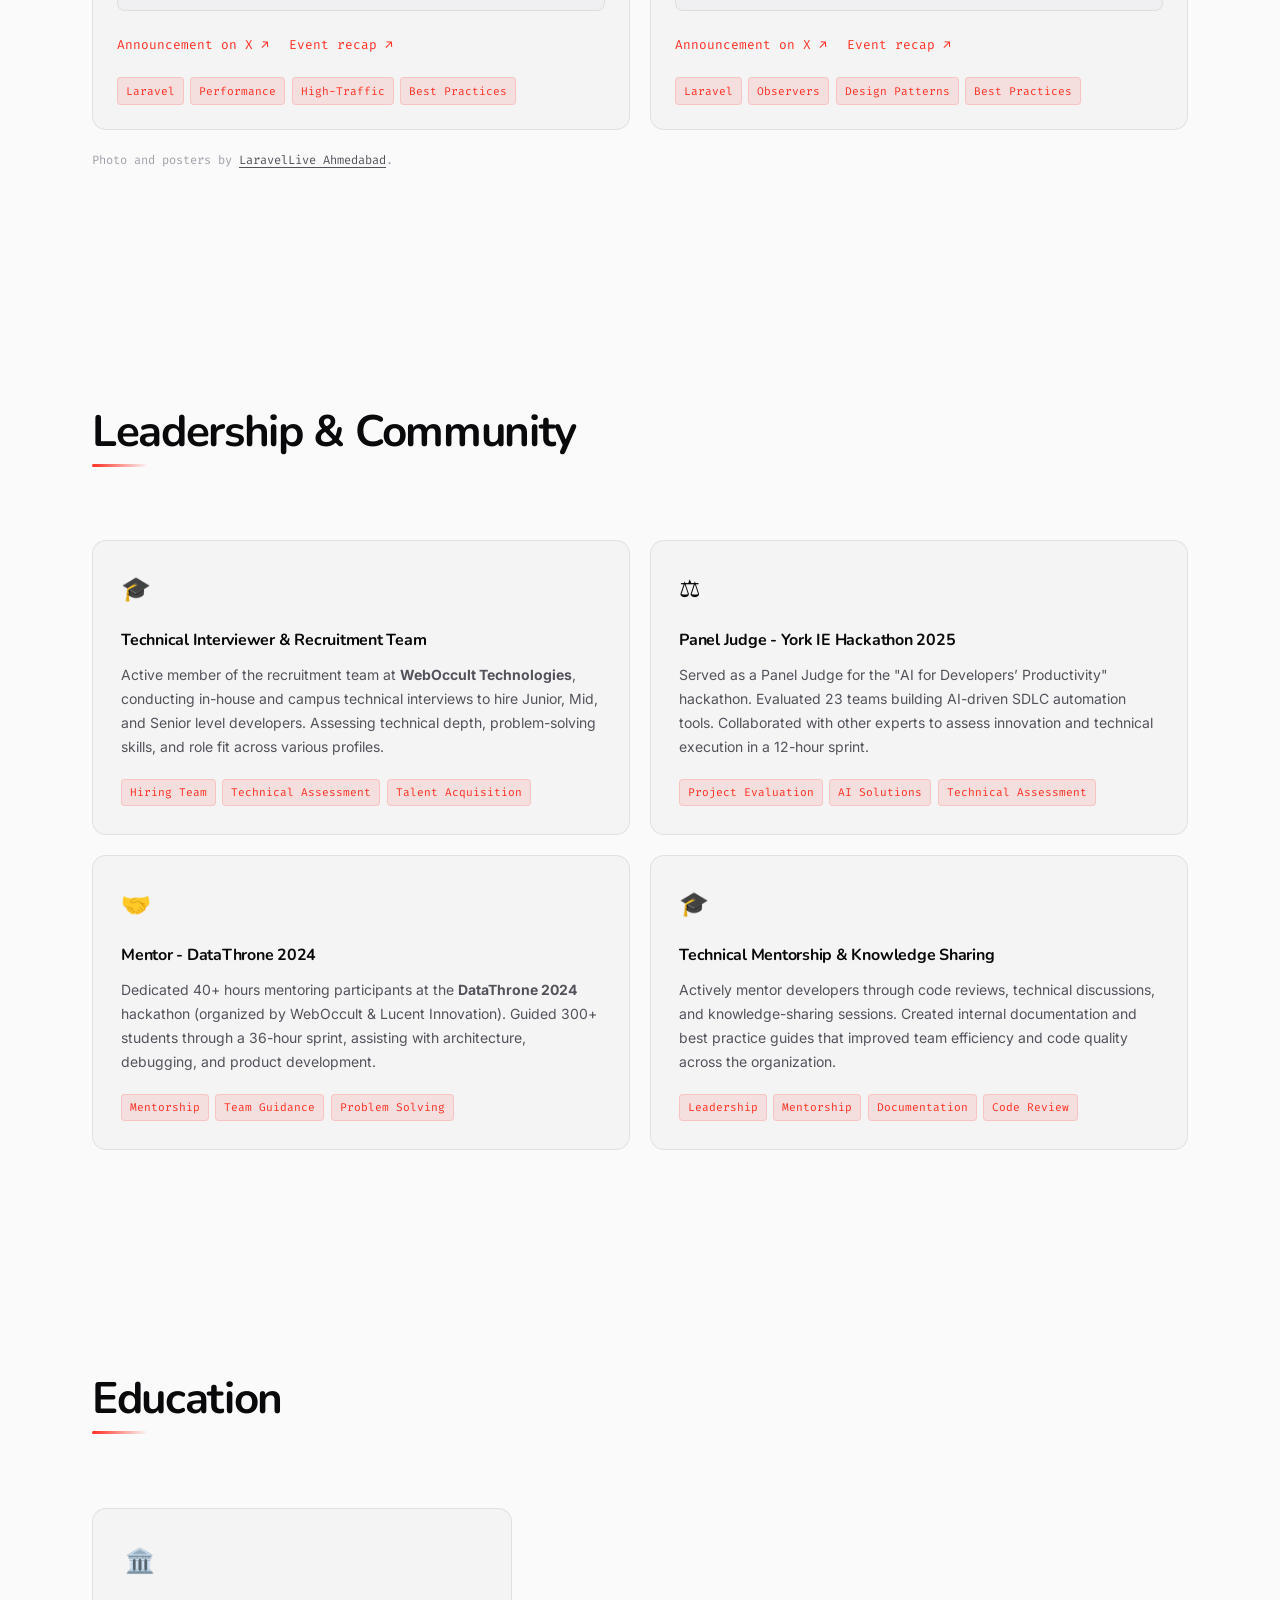
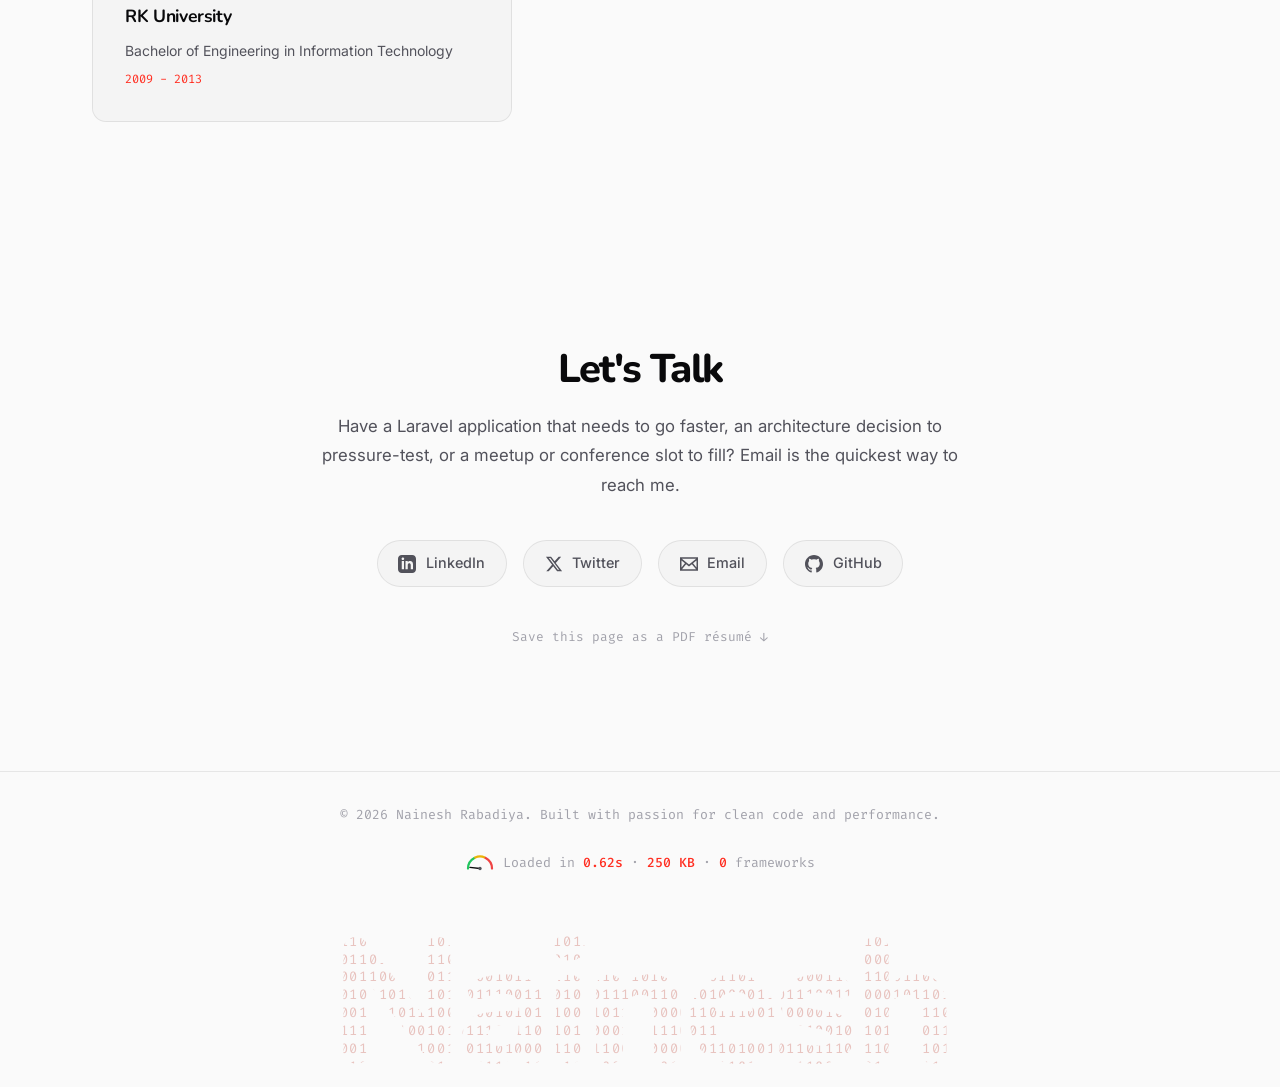
==== commit bc26bfa8: "feat: a use-case demo on every talk card — Redis caching, performance monitoring, observers (plus qu" ====
--- a/index.html
+++ b/index.html
@@ -713,16 +713,16 @@
             <h3 class="project-title">Laravel Queues on Steroids</h3>
             <p class="talk-meta">LaravelLive Ahmedabad · Dec 22, 2024 · York IE APAC</p>
             <p class="project-description">Performance and optimization techniques for Laravel Queues, including queue management strategies for large-scale background processing.</p>
-            <div class="queue-demo" id="queue-demo" role="img"
+            <div class="talk-demo s-res" data-demo="queue" role="img"
               aria-label="Illustration of why queues matter: a checkout request returns 200 OK in 120 milliseconds because sending the order email, generating the invoice PDF and updating inventory are pushed onto a queue and processed by two background workers. The email job fails with an SMTP timeout and succeeds on retry.">
               <div class="qd-req" aria-hidden="true">
-                <code>POST /checkout</code><span class="qd-arrow">→</span><span class="qd-res">200 OK · 120 ms</span>
+                <code class="qd-code">POST /checkout</code><span class="qd-arrow">→</span><span class="qd-res">200 OK · 120 ms</span>
               </div>
-              <p class="qd-note" aria-hidden="true"><span id="qd-note">dispatching 3 jobs to the queue…</span><span class="qd-workers">2 workers</span></p>
+              <p class="qd-note" aria-hidden="true"><span class="qd-note-text">Customer saw success in 120 ms. The slow work ran after.</span><span class="qd-workers">2 workers</span></p>
               <ul class="qd-jobs" aria-hidden="true">
-                <li><span class="qd-name">SendOrderEmail</span><span class="qd-state"></span><span class="qd-bar"><i></i></span></li>
-                <li><span class="qd-name">GenerateInvoicePdf</span><span class="qd-state"></span><span class="qd-bar"><i></i></span></li>
-                <li><span class="qd-name">UpdateInventory</span><span class="qd-state"></span><span class="qd-bar"><i></i></span></li>
+                <li class="in" style="--c:#22c55e;--fill:1"><span class="qd-name">SendOrderEmail</span><span class="qd-state">✓ done</span><span class="qd-bar"><i></i></span></li>
+                <li class="in" style="--c:#22c55e;--fill:1"><span class="qd-name">GenerateInvoicePdf</span><span class="qd-state">✓ done</span><span class="qd-bar"><i></i></span></li>
+                <li class="in" style="--c:#22c55e;--fill:1"><span class="qd-name">UpdateInventory</span><span class="qd-state">✓ done</span><span class="qd-bar"><i></i></span></li>
               </ul>
             </div>
             <p class="card-links">
@@ -750,6 +750,18 @@
             <h3 class="project-title">Speeding Up Your Large-Scale Laravel App, Part 2</h3>
             <p class="talk-meta">LaravelLive Ahmedabad · Feb 25, 2024 · 7Span</p>
             <p class="project-description">Second part of the series: database optimization, caching strategies, and application profiling for large-scale applications.</p>
+            <div class="talk-demo s-res" data-demo="redis" role="img"
+              aria-label="Illustration of Redis caching with Cache::remember: the first request misses the cache and takes 480 milliseconds from MySQL, the following requests hit Redis in about 4 milliseconds, and when a product is updated the cache is invalidated and rebuilt.">
+              <div class="qd-req" aria-hidden="true">
+                <code class="qd-code">Cache::remember(&#x27;products&#x27;, 3600, …)</code><span class="qd-arrow">→</span><span class="qd-res">cache: warm</span>
+              </div>
+              <p class="qd-note" aria-hidden="true"><span class="qd-note-text">Same data, over 100× faster. The database did the work once.</span><span class="qd-workers">TTL 1h</span></p>
+              <ul class="qd-jobs" aria-hidden="true">
+                <li class="in" style="--c:#ef4444;--fill:1"><span class="qd-name">request #1</span><span class="qd-state">MISS · 480 ms</span><span class="qd-bar"><i></i></span></li>
+                <li class="in" style="--c:#22c55e;--fill:0.04"><span class="qd-name">request #2</span><span class="qd-state">HIT · 4 ms</span><span class="qd-bar"><i></i></span></li>
+                <li class="in" style="--c:#22c55e;--fill:0.03"><span class="qd-name">request #3</span><span class="qd-state">HIT · 3 ms</span><span class="qd-bar"><i></i></span></li>
+              </ul>
+            </div>
             <p class="card-links">
               <a class="card-link" href="https://x.com/LaravelAhm/status/1760912096370307409" target="_blank" rel="noopener noreferrer">Announcement on X ↗</a>
             </p>
@@ -775,6 +787,18 @@
             <h3 class="project-title">Speeding Up Your Large-Scale Laravel App</h3>
             <p class="talk-meta">LaravelLive Ahmedabad · Jul 30, 2023 · 7Span</p>
             <p class="project-description">Foundations of scaling Laravel: query optimization, eager loading, caching, and performance monitoring for high-traffic applications.</p>
+            <div class="talk-demo s-res" data-demo="perf" role="img"
+              aria-label="Illustration of performance monitoring: the dashboard endpoint has a p95 of 2.4 seconds; profiling shows 187 SQL queries taking most of the time; after eager loading and an index it runs 6 queries and the p95 drops to 310 milliseconds.">
+              <div class="qd-req" aria-hidden="true">
+                <code class="qd-code">GET /dashboard</code><span class="qd-arrow">→</span><span class="qd-res">p95 310 ms</span>
+              </div>
+              <p class="qd-note" aria-hidden="true"><span class="qd-note-text">Measure first, then fix the biggest bar.</span><span class="qd-workers">profiler</span></p>
+              <ul class="qd-jobs" aria-hidden="true">
+                <li class="in" style="--c:#22c55e;--fill:0.05"><span class="qd-name">SQL · 6 queries</span><span class="qd-state">90 ms</span><span class="qd-bar"><i></i></span></li>
+                <li class="in" style="--c:#22c55e;--fill:0.09"><span class="qd-name">PHP · app code</span><span class="qd-state">180 ms</span><span class="qd-bar"><i></i></span></li>
+                <li class="in" style="--c:#22c55e;--fill:0.02"><span class="qd-name">Redis · cache</span><span class="qd-state">40 ms</span><span class="qd-bar"><i></i></span></li>
+              </ul>
+            </div>
             <p class="card-links">
               <a class="card-link" href="https://x.com/LaravelAhm/status/1684448175833378816" target="_blank" rel="noopener noreferrer">Announcement on X ↗</a>
               <a class="card-link" href="https://x.com/LaravelAhm/status/1685578611888451585" target="_blank" rel="noopener noreferrer">Event recap ↗</a>
@@ -801,6 +825,18 @@
             <h3 class="project-title">Working with Laravel Observers</h3>
             <p class="talk-meta">LaravelLive Ahmedabad · Dec 18, 2022</p>
             <p class="project-description">Practical use of Laravel Observers: handling model events cleanly while keeping the codebase maintainable.</p>
+            <div class="talk-demo s-res" data-demo="observer" role="img"
+              aria-label="Illustration of a Laravel Observer: the controller only calls markAsShipped on the order; Eloquent fires the updated event, the OrderObserver catches it and notifies the customer, writes the audit log and clears the orders cache.">
+              <div class="qd-req" aria-hidden="true">
+                <code class="qd-code">$order-&gt;markAsShipped();</code><span class="qd-arrow">→</span><span class="qd-res">updated event</span>
+              </div>
+              <p class="qd-note" aria-hidden="true"><span class="qd-note-text">The controller stayed one line. Side effects live in one place.</span><span class="qd-workers">OrderObserver</span></p>
+              <ul class="qd-jobs" aria-hidden="true">
+                <li class="in" style="--c:#22c55e;--fill:1"><span class="qd-name">NotifyCustomer</span><span class="qd-state">✓ queued</span><span class="qd-bar"><i></i></span></li>
+                <li class="in" style="--c:#22c55e;--fill:1"><span class="qd-name">WriteAuditLog</span><span class="qd-state">✓ saved</span><span class="qd-bar"><i></i></span></li>
+                <li class="in" style="--c:#22c55e;--fill:1"><span class="qd-name">ForgetOrdersCache</span><span class="qd-state">✓ cleared</span><span class="qd-bar"><i></i></span></li>
+              </ul>
+            </div>
             <p class="card-links">
               <a class="card-link" href="https://x.com/LaravelAhm/status/1603798887432876033" target="_blank" rel="noopener noreferrer">Announcement on X ↗</a>
               <a class="card-link" href="https://x.com/LaravelAhm/status/1604447699876466688" target="_blank" rel="noopener noreferrer">Event recap ↗</a>
--- a/styles.css
+++ b/styles.css
@@ -2318,35 +2318,31 @@
 @media (max-width: 480px) { .migrate-log { font-size: 0.75rem; } .migrate-log .ml-pre { display: none; } }
 
 /* ============================================
-   QUEUE DEMO (Queues talk card) — why queues matter: the response is instant, the slow work happens after
-   ============================================ */
-.queue-demo { margin: 0.25rem 0 1.1rem; padding: 0.85rem 0.9rem 0.75rem; font-family: var(--font-mono); font-size: 0.75rem; background: var(--bg-surface); border: 1px solid var(--border); border-radius: var(--radius-sm); }
-.qd-req { display: flex; flex-wrap: wrap; align-items: center; gap: 0.35rem 0.5rem; }
-.qd-req code { font: inherit; color: var(--text-1); padding: 0.2rem 0.5rem; border: 1px solid var(--border); border-radius: 4px; transition: border-color 0.3s var(--ease), box-shadow 0.3s var(--ease); }
-.queue-demo.s-req .qd-req code { border-color: var(--accent); box-shadow: 0 0 0 3px var(--accent-soft); }
+   TALK DEMOS — one small scripted panel per talk card (queue, redis, profiler, observer).
+   script.js drives them; each row's colour, bar length and bar speed are CSS variables.
+   ============================================ */
+.talk-demo { margin: 0.25rem 0 1.1rem; padding: 0.85rem 0.9rem 0.75rem; font-family: var(--font-mono); font-size: 0.75rem; background: var(--bg-surface); border: 1px solid var(--border); border-radius: var(--radius-sm); }
+.qd-req { display: flex; flex-wrap: wrap; align-items: center; gap: 0.35rem 0.5rem; min-height: 1.9rem; }
+.qd-code { font: inherit; color: var(--text-1); padding: 0.2rem 0.5rem; border: 1px solid var(--border); border-radius: 4px; overflow-wrap: anywhere; transition: border-color 0.3s var(--ease), box-shadow 0.3s var(--ease); }
+.talk-demo.s-req .qd-code { border-color: var(--accent); box-shadow: 0 0 0 3px var(--accent-soft); }
 .qd-arrow { color: var(--text-3); }
-.qd-res { color: #22c55e; font-weight: 500; padding: 0.2rem 0.5rem; border-radius: 4px; background: rgba(34,197,94,0.12); opacity: 0; transform: translateX(-6px) scale(0.96); transition: opacity 0.35s var(--ease), transform 0.45s var(--spring); }
-.queue-demo.s-res .qd-res { opacity: 1; transform: none; }
+.qd-res { color: #22c55e; font-weight: 500; padding: 0.2rem 0.5rem; border-radius: 4px; background: rgba(34,197,94,0.12); white-space: nowrap; transition: opacity 0.35s var(--ease), transform 0.45s var(--spring), color 0.3s var(--ease), background 0.3s var(--ease); }
+.qd-res.bad { color: #ef4444; background: rgba(239,68,68,0.12); }
+.qd-res.idle { color: var(--text-3); background: var(--bg-card); }
+.js .talk-demo:not(.s-res) .qd-res { opacity: 0; transform: translateX(-6px) scale(0.96); }
 .qd-note { display: flex; justify-content: space-between; gap: 0.75rem; margin: 0.6rem 0 0.45rem; color: var(--text-3); line-height: 1.5; min-height: 3.1em; }
 .qd-workers { white-space: nowrap; }
-@media (max-width: 768px) { .qd-note { min-height: 4.6em; } }   /* room for 3 lines, so the card never changes height mid-sequence */
 .qd-jobs { display: flex; flex-direction: column; gap: 0.5rem; }
-.qd-jobs li { display: grid; grid-template-columns: 1fr auto; align-items: baseline; gap: 0.25rem 0.5rem; opacity: 0; transform: translateY(5px); transition: opacity 0.4s var(--ease), transform 0.4s var(--ease); }
-.qd-jobs li.in { opacity: 1; transform: none; }
+.qd-jobs li { display: grid; grid-template-columns: 1fr auto; align-items: baseline; gap: 0.25rem 0.5rem; transition: opacity 0.4s var(--ease), transform 0.4s var(--ease); }
+.js .qd-jobs li:not(.in) { opacity: 0; transform: translateY(5px); }
 .qd-name { color: var(--text-1); overflow: hidden; text-overflow: ellipsis; white-space: nowrap; }
-.qd-state { color: var(--text-3); white-space: nowrap; transition: color 0.25s var(--ease); }
+.qd-state { color: var(--c, var(--text-3)); white-space: nowrap; transition: color 0.25s var(--ease); }
 .qd-bar { grid-column: 1 / -1; height: 3px; border-radius: 2px; background: var(--border); overflow: hidden; }
-.qd-bar i { display: block; height: 100%; width: 100%; background: var(--text-3); transform: scaleX(0); transform-origin: 0 50%; }
-.qd-jobs li.processing .qd-state { color: #eab308; }
-.qd-jobs li.processing .qd-bar i { background: #eab308; transform: scaleX(1); transition: transform var(--work, 2.4s) linear; }
-.qd-jobs li.failed .qd-state { color: #ef4444; }
-.qd-jobs li.failed .qd-bar i { background: #ef4444; transform: scaleX(0.62); }
-.qd-jobs li.retry .qd-state { color: #eab308; }
-.qd-jobs li.retry .qd-bar i { background: #ef4444; transform: scaleX(0); transition: transform 0.5s var(--ease); }
-.qd-jobs li.done .qd-state { color: #22c55e; }
-.qd-jobs li.done .qd-bar i { background: #22c55e; transform: scaleX(1); }
-/* narrow phones: status goes under the job name, so neither is ever cut off (must come after the base grid rule) */
-@media (max-width: 380px) { .qd-jobs li { grid-template-columns: 1fr; gap: 0.1rem; } .qd-state { min-height: 1.5em; } }
+.qd-bar i { display: block; height: 100%; width: 100%; background: var(--c, var(--text-3)); transform: scaleX(var(--fill, 0)); transform-origin: 0 50%; transition: transform var(--dur, 0.4s) linear, background 0.25s var(--ease); }
+/* phones: the caption gets the full width (side label hidden) and a reserved 3 lines, so the card never changes size mid-sequence */
+@media (max-width: 768px) { .qd-note { display: block; min-height: 4.6em; } .qd-workers { display: none; } .qd-req { min-height: 3.9rem; align-content: flex-start; } }
+/* narrow phones: status goes under the name, so neither is ever cut off (must come after the base grid rule) */
+@media (max-width: 380px) { .qd-jobs li { grid-template-columns: 1fr; gap: 0.1rem; align-items: start; } .qd-name, .qd-state { display: block; height: 1.5em; line-height: 1.5em; } .qd-note { min-height: 6.1em; } }
 
 /* ============================================
    LOAD-TIME GAUGE (footer badge)
@@ -2386,7 +2382,7 @@
   #hero-canvas, .hero-spotlight, .hero-scroll, .hero-cta, .term-chips, .term-output, .term-input,
   .skills-tabs, .side-social, .back-to-top, .footer-brand, .perf-badge, .print-cv, .toast,
   .carousel-dots, .git-cmd, .commit-meta, .skill-code-tip, .about-image-wrap, .paper-plane, .elephpant, .ele-spray,
-  .nplus1, .migrate-log, .queue-demo, .progress-ticks, .perf-gauge, .print-sheet, .maintenance-mode,
+  .nplus1, .migrate-log, .talk-demo, .progress-ticks, .perf-gauge, .print-sheet, .maintenance-mode,
   .hero::before, .hero::after { display: none !important; }
 
   .js .hero-terminal, .js .hero-title .greeting, .js .hero-title .name,
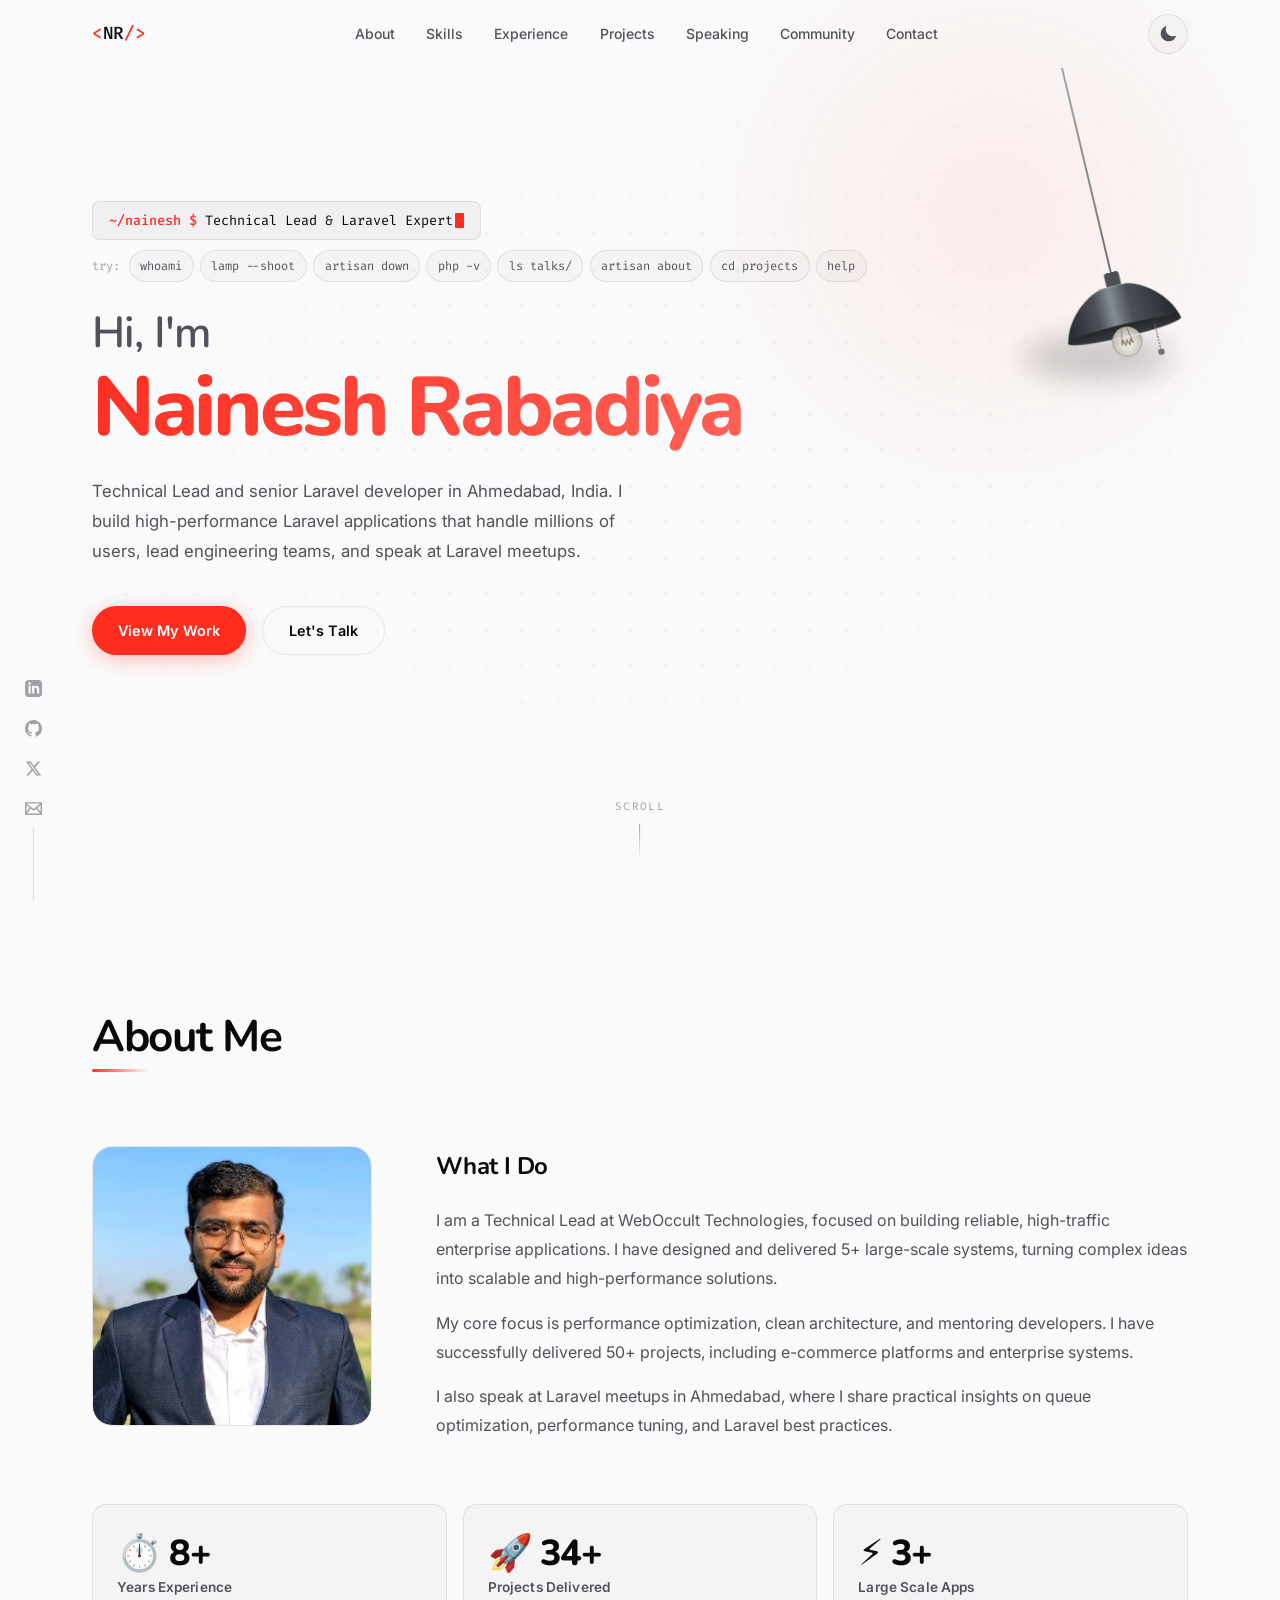
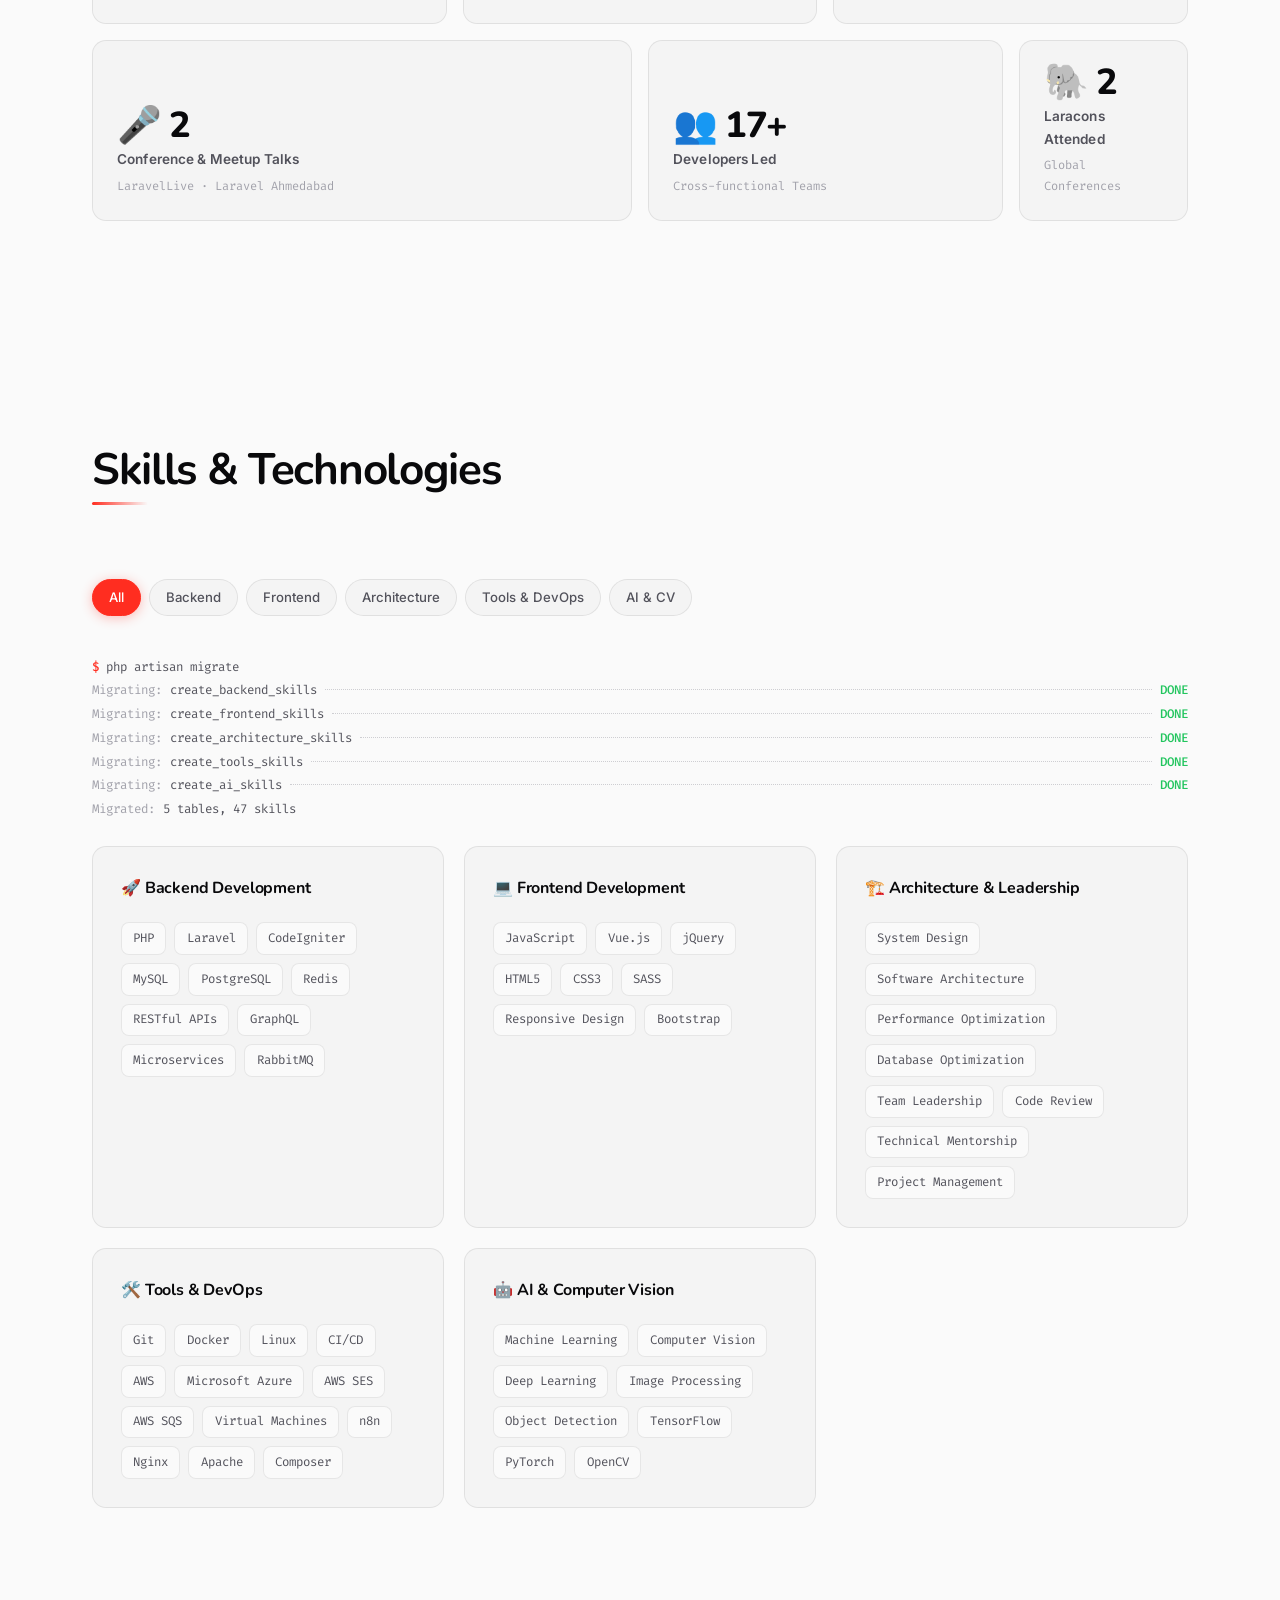
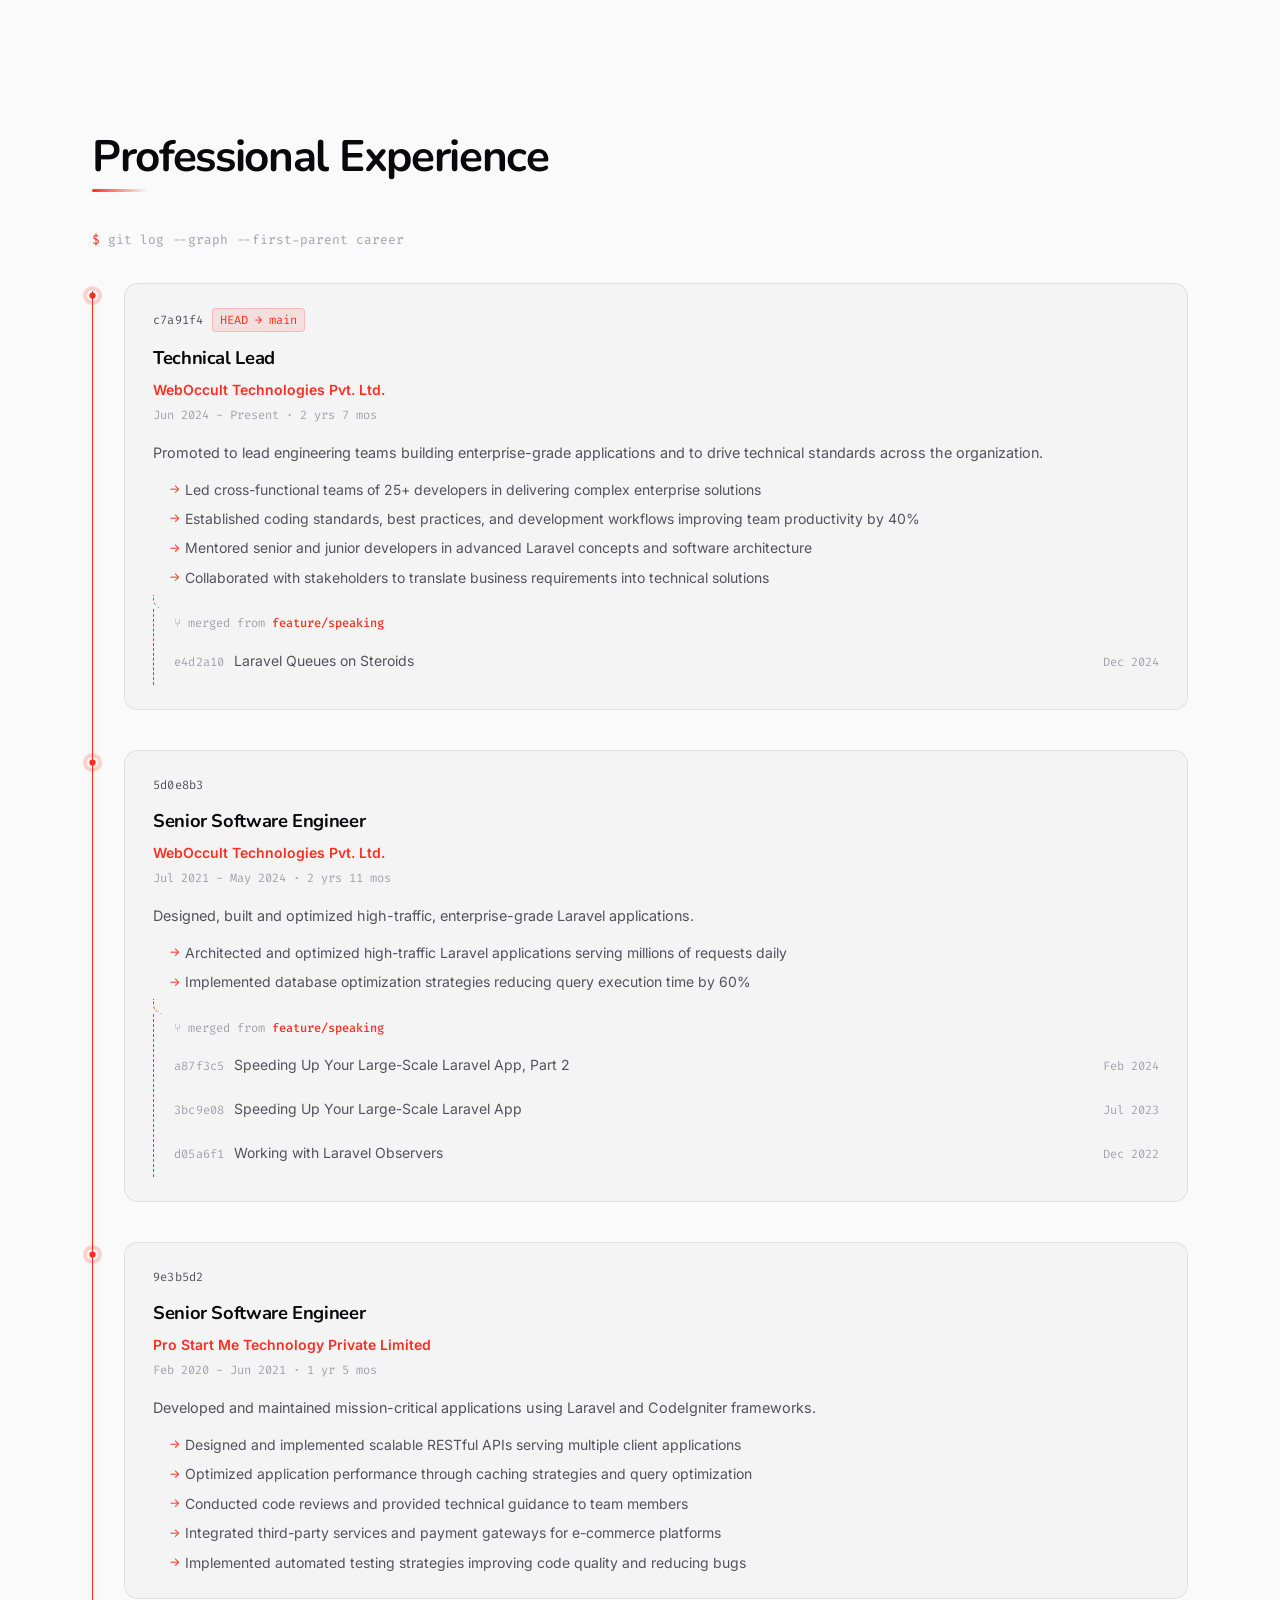
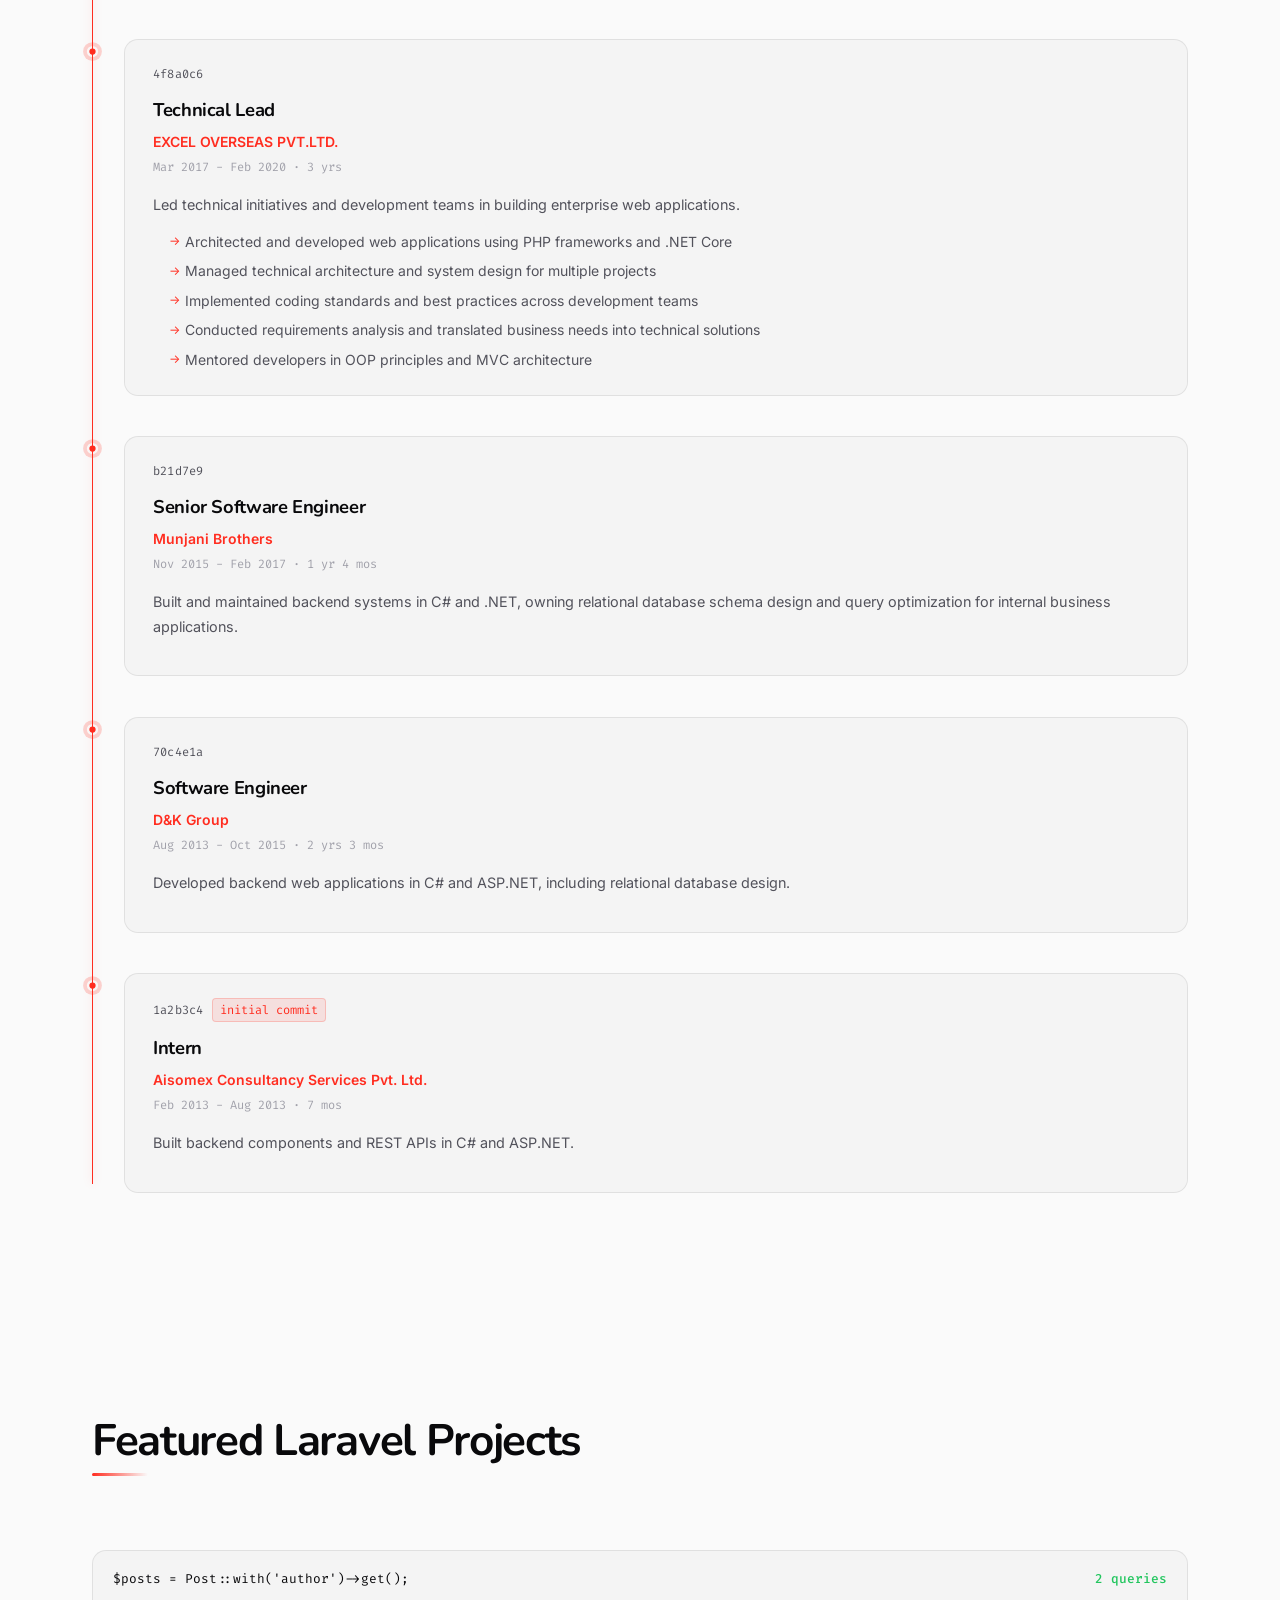
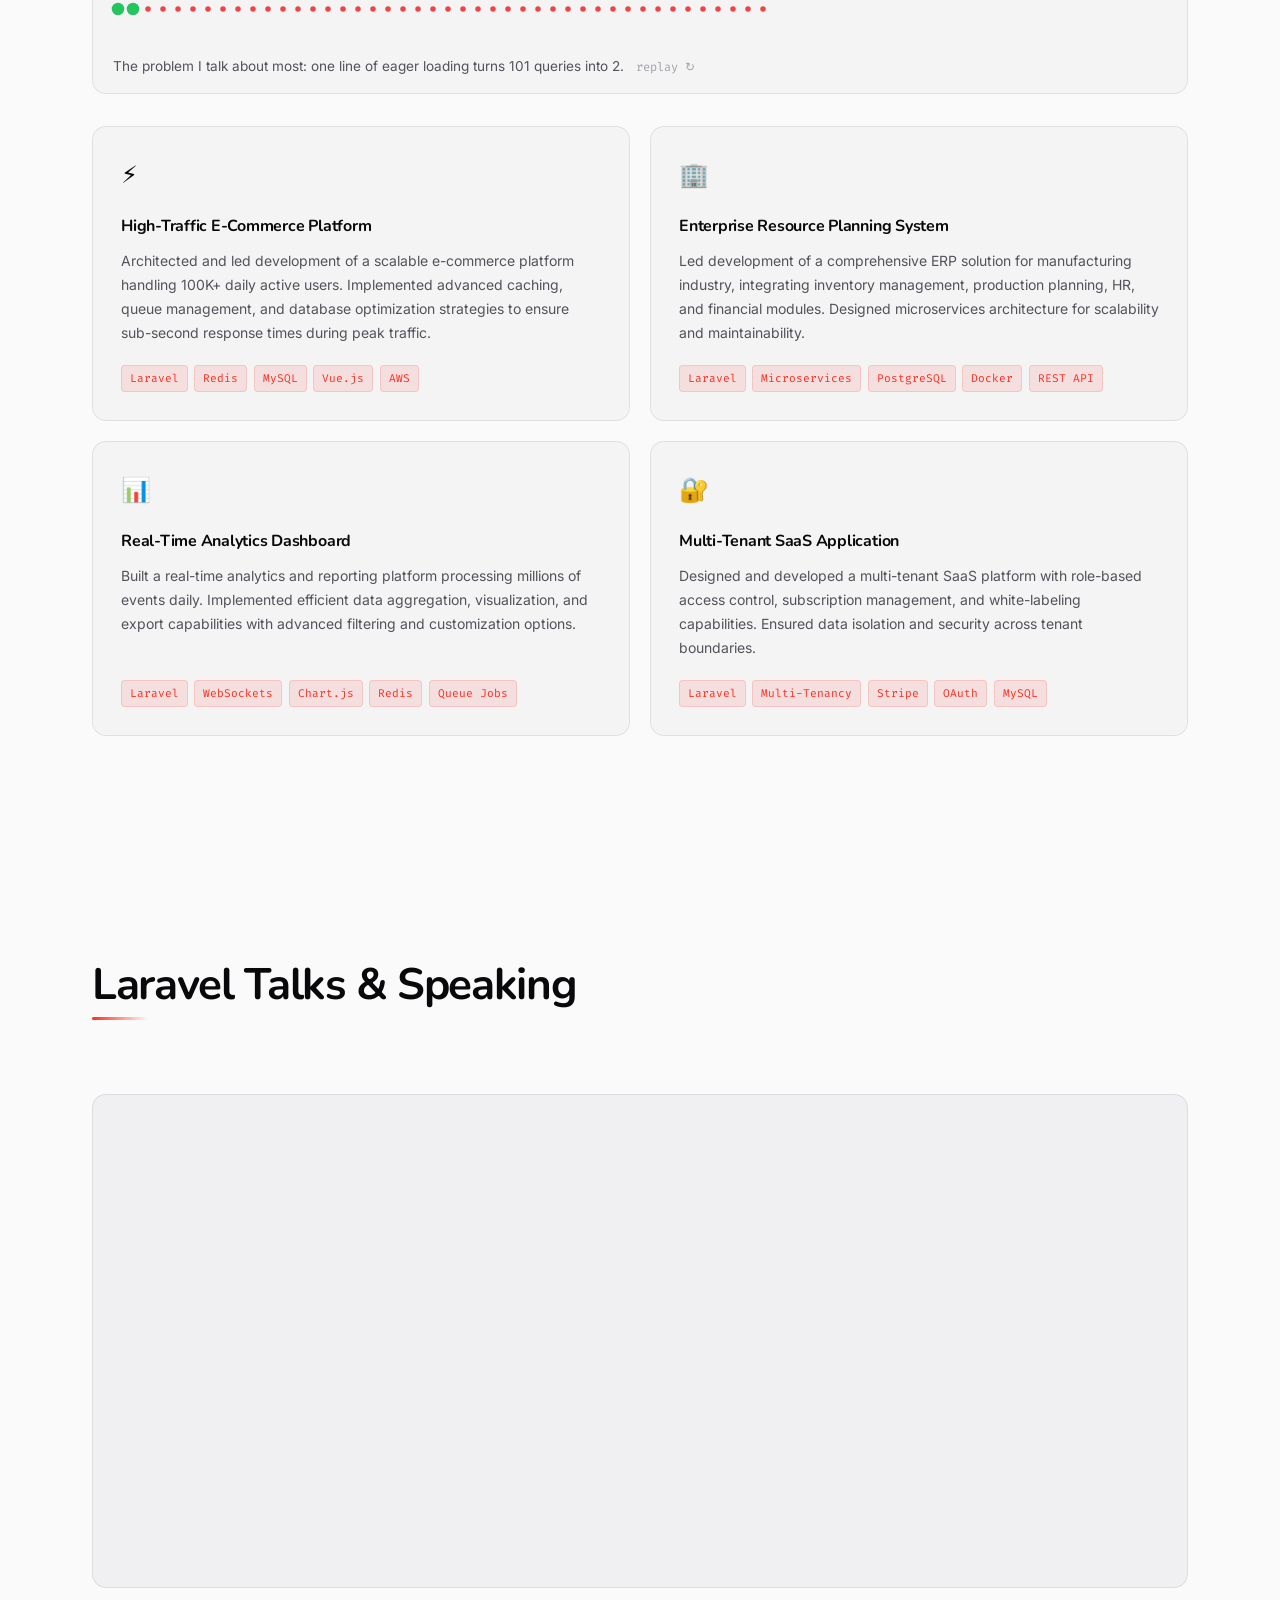
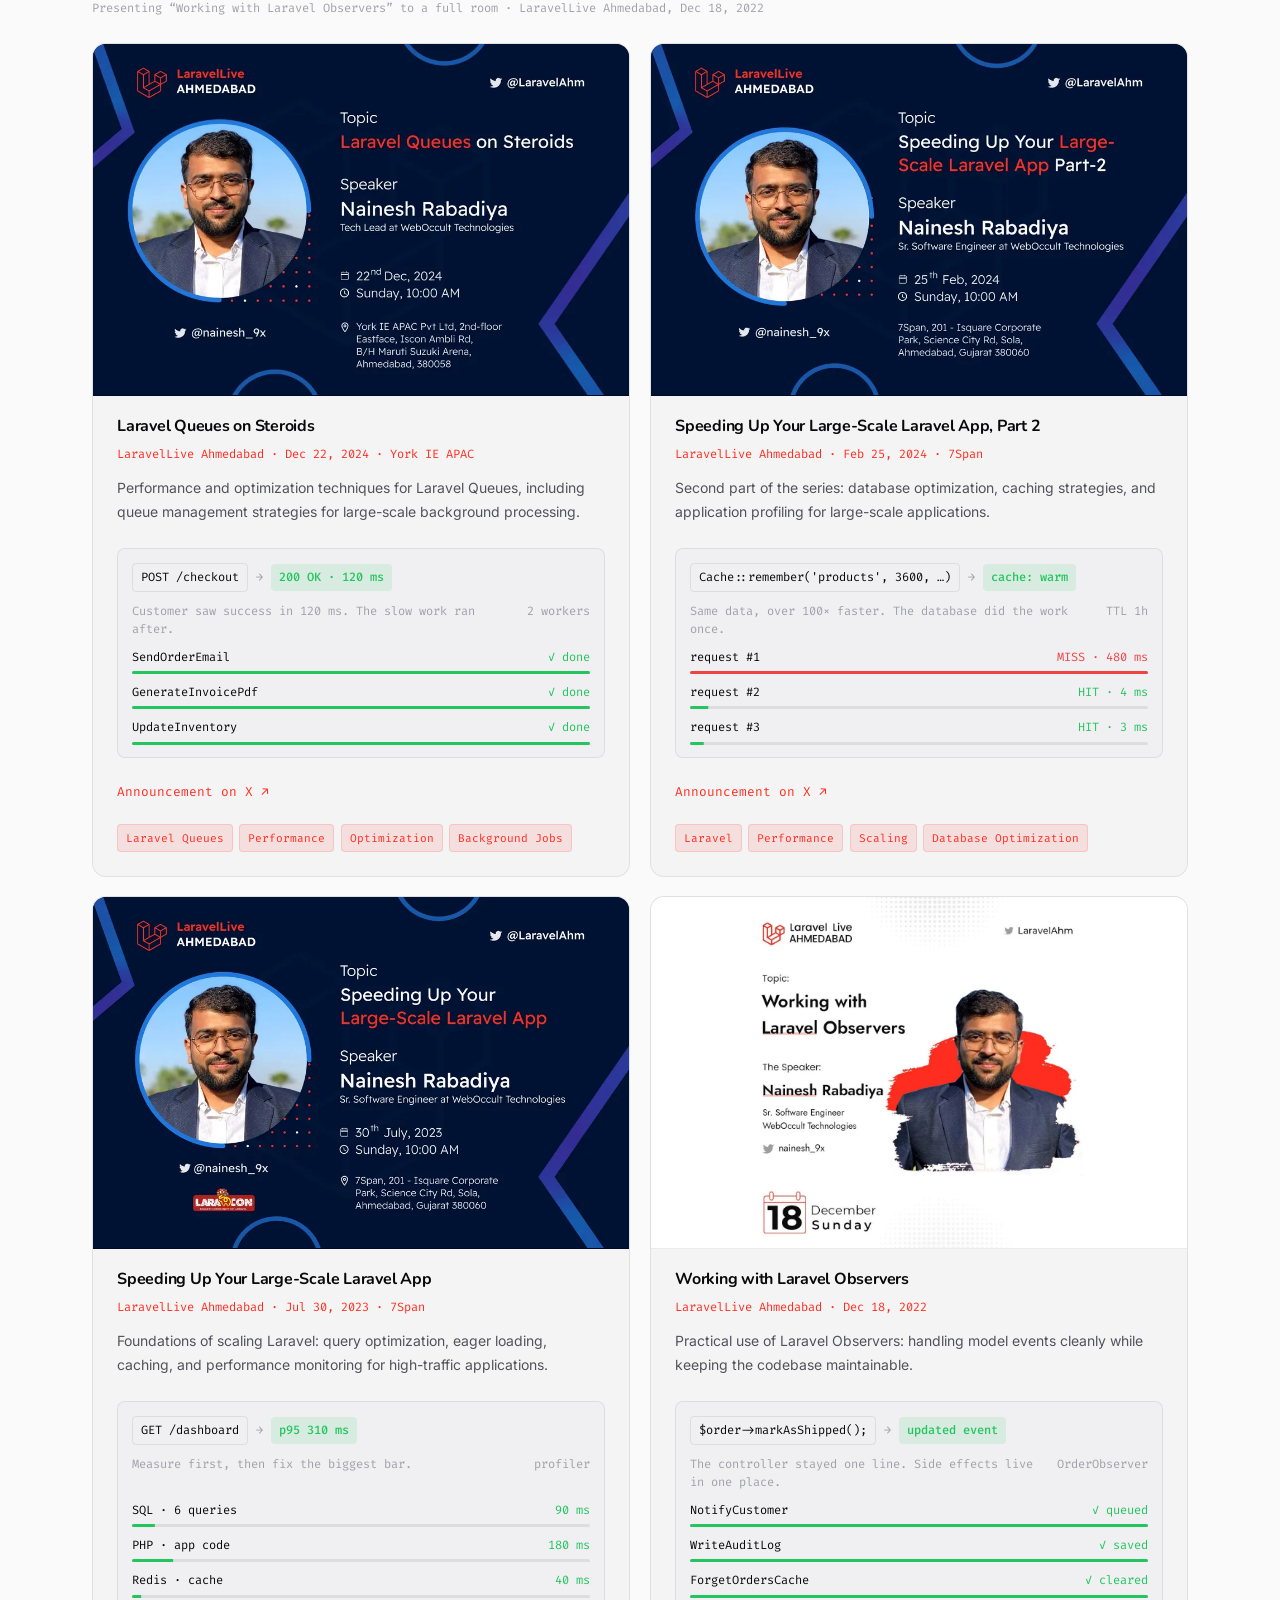
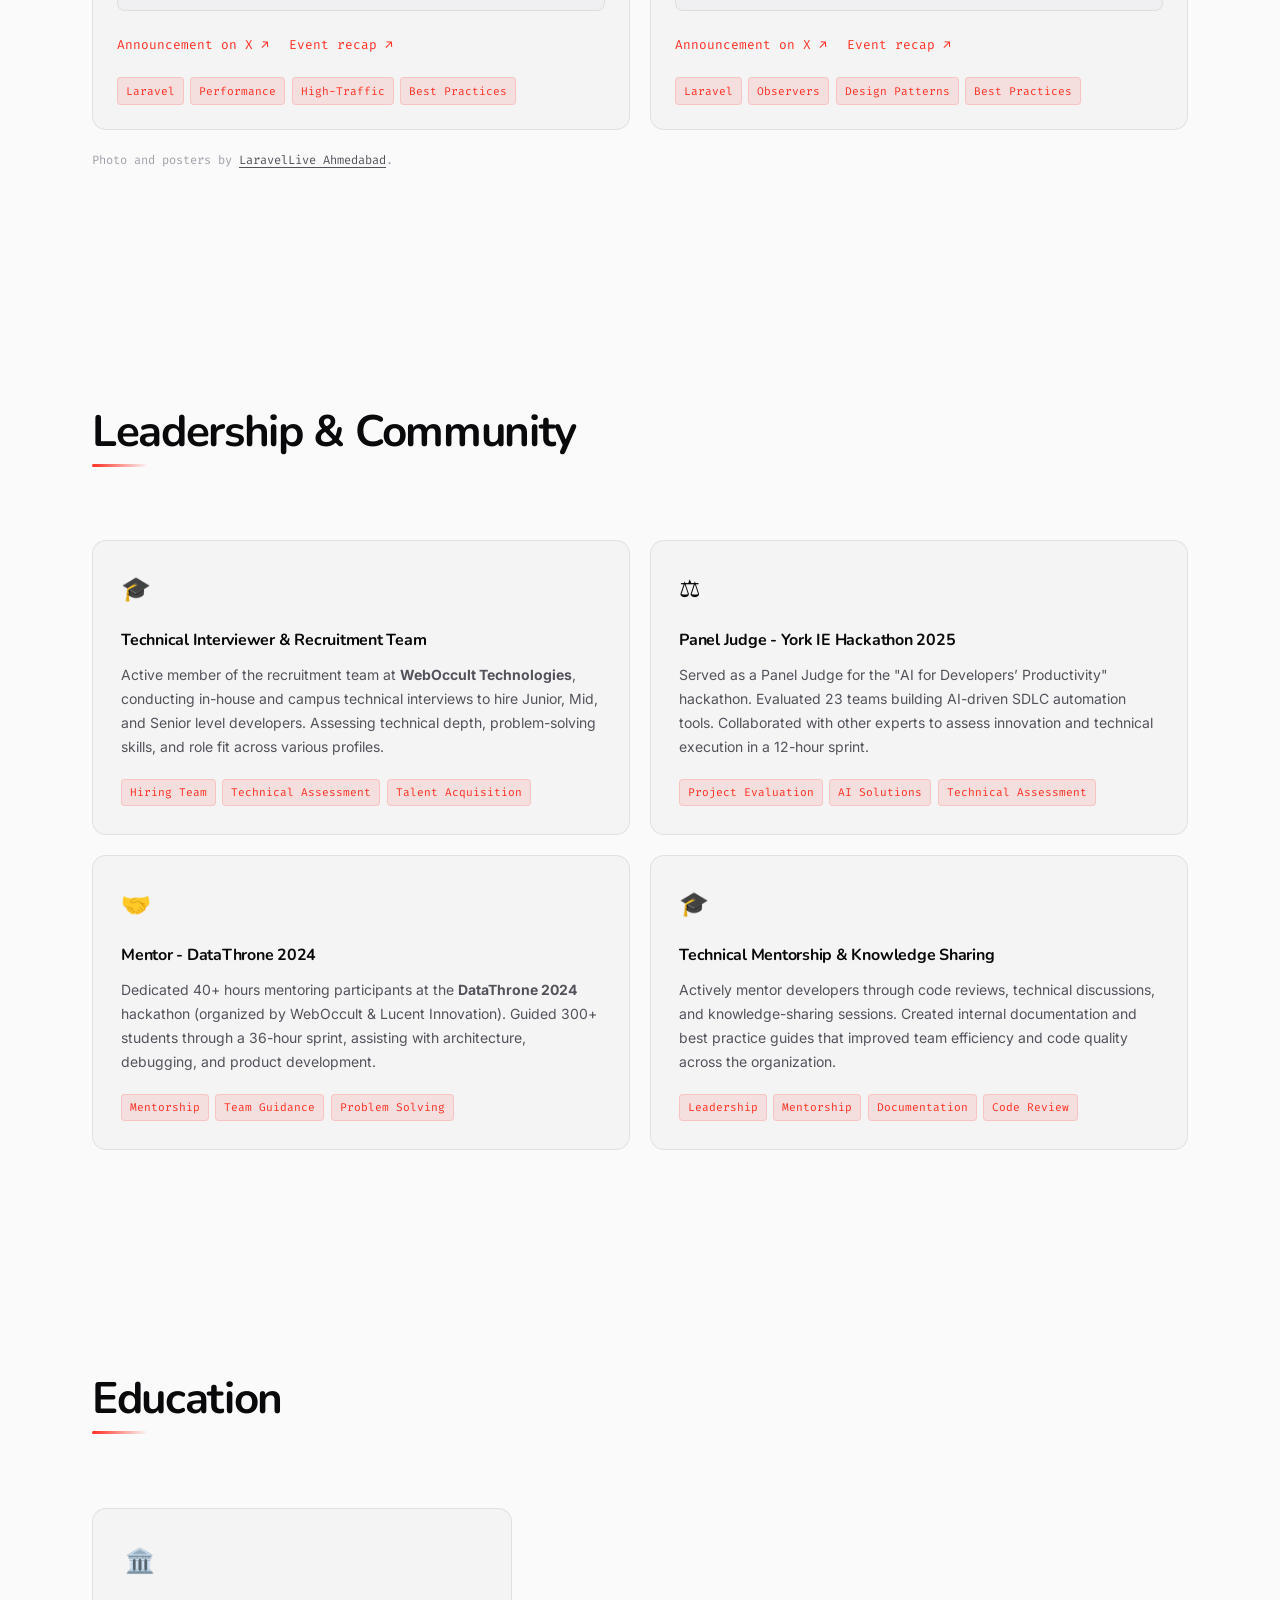
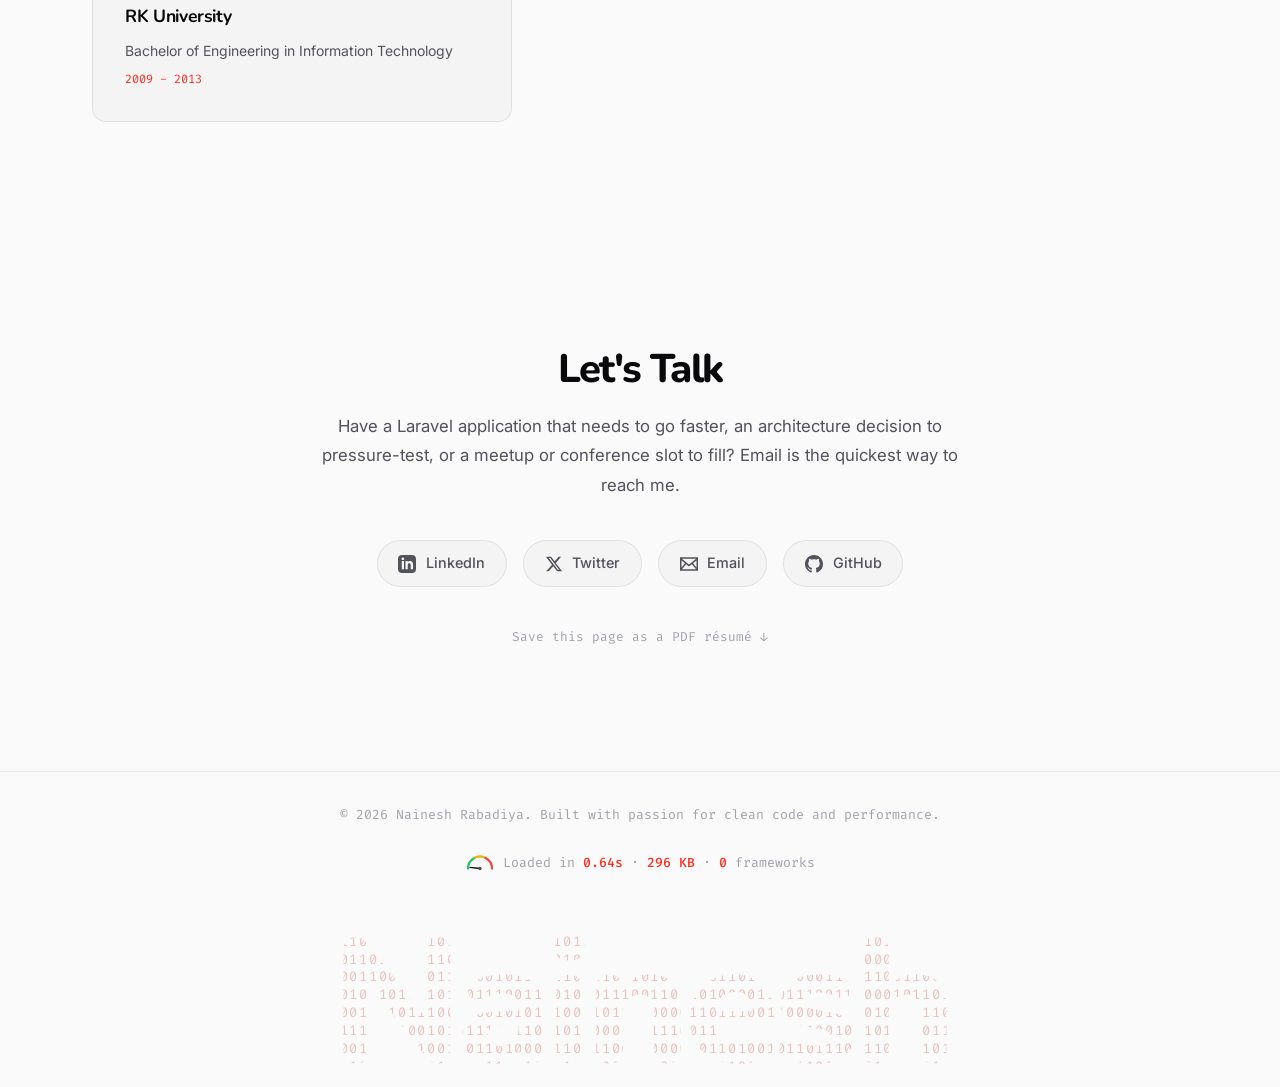
==== commit 792a6a7c: "feat: the hero lamp — a pendant lamp that is the theme switch, with a slingshot game A lamp hangs fr" ====
--- a/index.html
+++ b/index.html
@@ -231,6 +231,80 @@
   <section class="hero section" id="home">
     <canvas id="hero-canvas" aria-hidden="true"></canvas>
     <div class="hero-spotlight" id="hero-spotlight" aria-hidden="true"></div>
+    <!-- Hanging lamp: the hero's light switch. On = dark theme (it lights the room at night), off = light theme.
+         Click it or pull the chain to switch; drag the shade to swing it. Moths circle the bulb while it is on.
+         Flip it too many times too fast and the bulb blows: `php artisan lamp:replace` in the terminal fits a new one.
+         `lamp --shoot` in the terminal loads a slingshot. -->
+    <div class="hero-lamp" id="hero-lamp">
+      <span class="lamp-shadow" aria-hidden="true"></span>
+      <button class="lamp-arm" id="lamp-arm" type="button" role="switch" aria-checked="true"
+        aria-label="Lamp: switch the light off (light theme)">
+        <span class="lamp-cord" aria-hidden="true"></span>
+        <!-- the cone of light: its own svg so the fixture and the moths repaint without re-blurring it -->
+        <svg class="lamp-cone-svg" viewBox="-170 0 500 560" aria-hidden="true" focusable="false">
+          <defs>
+            <linearGradient id="lamp-cone-g" x1="0" y1="0" x2="0" y2="1">
+              <stop offset="0" stop-color="#ffb35c" stop-opacity="0.5"/>
+              <stop offset="0.5" stop-color="#ffb35c" stop-opacity="0.16"/>
+              <stop offset="1" stop-color="#ffb35c" stop-opacity="0"/>
+            </linearGradient>
+            <filter id="lamp-cone-blur" x="-20%" y="-20%" width="140%" height="140%">
+              <feGaussianBlur stdDeviation="11"/>
+            </filter>
+          </defs>
+          <polygon class="lamp-cone" points="34,66 126,66 330,560 -170,560" filter="url(#lamp-cone-blur)"/>
+        </svg>
+        <svg class="lamp-body" viewBox="0 0 160 124" aria-hidden="true" focusable="false">
+          <defs>
+            <linearGradient id="lamp-shade-g" x1="0" y1="0" x2="1" y2="0">
+              <stop offset="0" class="lamp-s1"/>
+              <stop offset="0.3" class="lamp-s2"/>
+              <stop offset="0.44" class="lamp-s3"/>
+              <stop offset="0.6" class="lamp-s2"/>
+              <stop offset="1" class="lamp-s1"/>
+            </linearGradient>
+            <radialGradient id="lamp-under-g" cx="0.5" cy="1" r="0.9">
+              <stop offset="0" class="lamp-u1"/>
+              <stop offset="1" class="lamp-u2"/>
+            </radialGradient>
+            <radialGradient id="lamp-bulb-g" cx="0.5" cy="0.6" r="0.55">
+              <stop offset="0" class="lamp-b1"/>
+              <stop offset="0.55" class="lamp-b2"/>
+              <stop offset="1" class="lamp-b3"/>
+            </radialGradient>
+            <radialGradient id="lamp-halo-g">
+              <stop offset="0" stop-color="#ffc98a" stop-opacity="0.55"/>
+              <stop offset="1" stop-color="#ffc98a" stop-opacity="0"/>
+            </radialGradient>
+          </defs>
+          <rect class="lamp-cap" x="72" y="0" width="16" height="17" rx="3"/>
+          <path class="lamp-shade" d="M67 15 C52 17 24 36 18 64 L142 64 C136 36 108 17 93 15 Z"/>
+          <ellipse class="lamp-under" cx="80" cy="64" rx="62" ry="7"/>
+          <g class="lamp-bulb-g">
+            <circle class="lamp-halo" cx="80" cy="76" r="36"/>
+            <circle class="lamp-bulb" id="lamp-bulb" cx="80" cy="76" r="16"/>
+            <path class="lamp-bulb-broken" d="M70 61 L69 68 L72 65 L74 72 L77 66 L80 71 L83 65 L86 72 L88 66 L91 68 L90 61 Z"/>
+            <path class="lamp-pins" d="M77 62 L74 78 M83 62 L86 78"/>
+            <path class="lamp-fil" d="M74 78 L76 74 L78 80 L80 74 L82 80 L84 74 L86 78"/>
+          </g>
+          <path class="lamp-rim" d="M18 64 A62 7 0 0 0 142 64"/>
+          <!-- pull chain -->
+          <g class="lamp-chain" id="lamp-chain">
+            <rect x="105" y="62" width="16" height="40" fill="transparent"/>
+            <line x1="113" y1="64" x2="113" y2="92"/>
+            <circle cx="113" cy="95" r="3.4"/>
+          </g>
+        </svg>
+        <!-- moths, drawn to the bulb while it is on -->
+        <svg class="lamp-moths" viewBox="-30 -30 60 60" aria-hidden="true" focusable="false">
+          <g class="moth m1" style="--sx:-46px;--sy:-34px"><g class="moth-orbit"><ellipse rx="2.3" ry="1.3"/></g></g>
+          <g class="moth m2" style="--sx:44px;--sy:-40px"><g class="moth-orbit"><ellipse rx="2" ry="1.2"/></g></g>
+          <g class="moth m3" style="--sx:12px;--sy:52px"><g class="moth-orbit"><ellipse rx="1.8" ry="1.1"/></g></g>
+        </svg>
+      </button>
+      <span class="lamp-hint" aria-hidden="true">click or pull the chain &middot; drag to swing</span>
+      <button type="button" class="lamp-play" id="lamp-play" hidden>&#127919; lamp --shoot &middot; play</button>
+    </div>
     <div class="container">
       <div class="hero-content">
         <div class="hero-terminal" id="hero-terminal">
@@ -243,7 +317,9 @@
           <div class="term-output" id="term-output" role="log" aria-live="polite" hidden></div>
           <div class="term-chips" id="term-chips" role="group" aria-label="Try a command">
             <span class="term-chips-label" aria-hidden="true">try:</span>
+            <button type="button" class="term-chip term-chip-alert" id="lamp-replace-chip" data-cmd="php artisan lamp:replace" hidden>replace bulb</button>
             <button type="button" class="term-chip" data-cmd="whoami">whoami</button>
+            <button type="button" class="term-chip" data-cmd="lamp --shoot">lamp --shoot</button>
             <button type="button" class="term-chip" data-cmd="php artisan down">artisan down</button>
             <button type="button" class="term-chip" data-cmd="php -v">php -v</button>
             <button type="button" class="term-chip" data-cmd="ls talks/">ls talks/</button>
--- a/styles.css
+++ b/styles.css
@@ -1768,6 +1768,257 @@
 }
 
 /* ============================================
+   HERO LAMP — hangs from the nav bar; it is the hero's light switch.
+   Click or pull the chain: on = dark theme (the lamp lights the room at night), off = light theme (daylight).
+   Drag: it swings (pendulum in script.js). Moths circle the bulb while it is on. Flip it too fast and the bulb blows.
+   Every colour keys off data-theme so the lamp shows the right state before JS runs.
+   ============================================ */
+.hero-lamp {
+  --lamp-w: 150px;                  /* shade width; the whole lamp scales with it */
+  --lamp-cord: 210px;               /* cord length */
+  /* fixture, dark theme */
+  --lamp-cord-1: #45484e; --lamp-cord-2: #26282b;
+  --lamp-cap: #3b3e43;
+  --lamp-s1: #0e0f11; --lamp-s2: #2a2d31; --lamp-s3: #5a5e65;
+  --lamp-rim: rgba(255,255,255,0.16);
+  --lamp-chain: #8d8779;
+  /* bulb: on */
+  --lamp-u1: #ffe4bd; --lamp-u2: #f1b96e;
+  --lamp-b1: #fff9ea; --lamp-b2: #ffd89c; --lamp-b3: #ffb45e;
+  --lamp-glass: rgba(255,255,255,0.6);
+  --lamp-fil: #fff3d4;
+  position: absolute;
+  top: var(--nav-h);
+  right: 17%;
+  width: 0;
+  height: 0;
+  z-index: 1;                       /* above the hero canvas and the accent glow; the content (also 1) comes later in the tree */
+  display: none;
+}
+.js .hero-lamp { display: block; }
+
+[data-theme="light"] .hero-lamp {
+  /* fixture, light theme: graphite so it reads on the pale background */
+  --lamp-cord-1: #a3a7ae; --lamp-cord-2: #6f737a;
+  --lamp-cap: #4a4e55;
+  --lamp-s1: #23262b; --lamp-s2: #4b5057; --lamp-s3: #868c95;
+  --lamp-rim: rgba(255,255,255,0.35);
+  --lamp-chain: #6b6f76;
+  /* bulb: off, in daylight */
+  --lamp-u1: #3b3e44; --lamp-u2: #24262a;
+  --lamp-b1: #f2f0ec; --lamp-b2: #d9d5ce; --lamp-b3: #b9b4ab;
+  --lamp-glass: rgba(0,0,0,0.18);
+  --lamp-fil: #8f7f6c;
+}
+/* blown: the shade is dark inside whatever the theme */
+.hero-lamp.is-broken { --lamp-u1: #1a1b1e; --lamp-u2: #0c0d0e; }
+[data-theme="light"] .hero-lamp.is-broken { --lamp-u1: #3b3e44; --lamp-u2: #24262a; }
+
+.lamp-arm {
+  position: absolute;
+  top: 0;
+  left: calc(var(--lamp-w) / -2);
+  width: var(--lamp-w);
+  display: block;
+  padding: 0;
+  margin: 0;
+  background: none;
+  border: 0;
+  color: inherit;
+  cursor: grab;
+  touch-action: none;               /* dragging the lamp must not scroll the page */
+  transform-origin: 50% 0;
+  will-change: transform;
+  -webkit-tap-highlight-color: transparent;
+  outline: none;
+  pointer-events: none;             /* only the lamp itself is a target, not the empty box beside the cord */
+}
+.lamp-cord, .lamp-cap, .lamp-shade, .lamp-under, .lamp-rim, .lamp-bulb, .lamp-bulb-broken, .lamp-halo, .lamp-chain { pointer-events: auto; }
+.lamp-arm.is-grabbed { cursor: grabbing; }
+.lamp-arm:focus-visible .lamp-body { outline: 2px solid var(--accent); outline-offset: 6px; border-radius: 12px; }
+
+.lamp-cord {
+  display: block;
+  width: 2px;
+  height: var(--lamp-cord);
+  margin: 0 auto;
+  background: linear-gradient(to bottom, var(--lamp-cord-1), var(--lamp-cord-2));
+}
+
+/* the shade casts a soft shadow on the wall; script.js slides it with the swing */
+.lamp-shadow {
+  position: absolute;
+  left: calc(var(--lamp-w) * -0.5);
+  top: calc(var(--lamp-cord) + var(--lamp-w) * 0.36);
+  width: var(--lamp-w);
+  height: calc(var(--lamp-w) * 0.3);
+  border-radius: 50%;
+  background: rgba(0,0,0,0.6);
+  filter: blur(14px);
+  opacity: 0.2;
+  pointer-events: none;
+  will-change: transform;
+}
+[data-theme="light"] .lamp-shadow { opacity: 0.3; }
+
+.lamp-body { display: block; width: 100%; height: auto; overflow: visible; position: relative; }
+.lamp-cone-svg {
+  position: absolute;
+  left: calc(var(--lamp-w) * -1.0625);     /* its viewBox starts 170 units left of the fixture's */
+  top: var(--lamp-cord);
+  width: calc(var(--lamp-w) * 3.125);
+  height: calc(var(--lamp-w) * 3.5);
+  overflow: visible;
+  pointer-events: none;
+}
+.lamp-cone { fill: url(#lamp-cone-g); opacity: 0; transition: opacity 0.35s var(--ease); }
+.lamp-cap   { fill: var(--lamp-cap); }
+.lamp-shade { fill: url(#lamp-shade-g); stroke: var(--lamp-rim); stroke-width: 1; }
+.lamp-under { fill: url(#lamp-under-g); }
+.lamp-rim   { fill: none; stroke: var(--lamp-rim); stroke-width: 1.2; }
+.lamp-halo  { fill: url(#lamp-halo-g); opacity: 0; transition: opacity 0.4s var(--ease), transform 0.25s var(--ease);
+              transform-box: fill-box; transform-origin: center; }
+.lamp-bulb  { fill: url(#lamp-bulb-g); stroke: var(--lamp-glass); stroke-width: 1; }
+.lamp-bulb-broken { display: none; fill: rgba(200,215,230,0.08); stroke: rgba(220,230,240,0.45); stroke-width: 1; stroke-linejoin: round; }
+[data-theme="light"] .lamp-bulb-broken { fill: rgba(40,45,55,0.06); stroke: rgba(40,45,55,0.5); }
+.lamp-pins  { fill: none; stroke: #8a8378; stroke-width: 1.1; stroke-linecap: round; }
+.lamp-fil   { fill: none; stroke: var(--lamp-fil); stroke-width: 1.3; stroke-linecap: round; stroke-linejoin: round;
+              transition: stroke 0.5s var(--ease), filter 0.5s var(--ease); }
+.lamp-s1 { stop-color: var(--lamp-s1); } .lamp-s2 { stop-color: var(--lamp-s2); } .lamp-s3 { stop-color: var(--lamp-s3); }
+.lamp-u1 { stop-color: var(--lamp-u1); } .lamp-u2 { stop-color: var(--lamp-u2); }
+.lamp-b1 { stop-color: var(--lamp-b1); } .lamp-b2 { stop-color: var(--lamp-b2); } .lamp-b3 { stop-color: var(--lamp-b3); }
+
+/* pull chain: snaps back on release */
+.lamp-chain { cursor: grab; transition: transform 0.35s var(--spring); }
+.lamp-chain.is-pulling { transition: none; cursor: grabbing; }
+.lamp-chain line { stroke: var(--lamp-chain); stroke-width: 1.3; stroke-dasharray: 2 1.4; }
+.lamp-chain circle { fill: var(--lamp-chain); }
+
+/* on (dark theme): the cone lights the hero */
+[data-theme="dark"] .lamp-cone { opacity: 1; }
+[data-theme="dark"] .lamp-halo { opacity: 1; }
+[data-theme="dark"] .lamp-fil  { filter: drop-shadow(0 0 3px rgba(255,190,110,0.95)); }
+
+/* off, hovered: the filament warms up a touch — a hint that it does something */
+[data-theme="light"] .lamp-arm:hover .lamp-fil { stroke: #b8824a; }
+
+/* switched on: the bulb warms up and flickers before it holds */
+.lamp-arm.just-on .lamp-cone,
+.lamp-arm.just-on .lamp-halo,
+.lamp-arm.just-on .lamp-fil { animation: lamp-warm 0.55s steps(1, end); }
+@keyframes lamp-warm {
+  0%   { opacity: 0.1; }
+  16%  { opacity: 1; }
+  30%  { opacity: 0.25; }
+  46%  { opacity: 1; }
+  60%  { opacity: 0.5; }
+  74%  { opacity: 1; }
+}
+/* flipped too many times too fast: a last bright flare, then it blows */
+.lamp-arm.overheat .lamp-halo { opacity: 1; transform: scale(1.6); animation: none; }
+.lamp-arm.overheat .lamp-bulb { filter: brightness(1.6); }
+
+/* blown */
+.is-broken .lamp-bulb, .is-broken .lamp-fil, .is-broken .lamp-halo { display: none; }
+.is-broken .lamp-bulb-broken { display: block; }
+.is-broken .lamp-cone { opacity: 0 !important; }
+
+/* moths circle the bulb while it is on; a hard swing scatters them for a moment */
+.lamp-moths {
+  position: absolute;
+  left: calc(var(--lamp-w) * 0.2);
+  top: calc(var(--lamp-cord) + var(--lamp-w) * 0.175);
+  width: calc(var(--lamp-w) * 0.6);
+  height: calc(var(--lamp-w) * 0.6);
+  overflow: visible;
+  pointer-events: none;
+  opacity: 0;
+  transition: opacity 0.8s var(--ease);
+}
+[data-theme="dark"] .hero-lamp:not(.is-broken) .lamp-moths { opacity: 1; }
+.moth ellipse { fill: #e2dacb; opacity: 0.85; transform-box: fill-box; transform-origin: center; animation: moth-wing 0.1s ease-in-out infinite alternate; }
+.moth-orbit { animation: moth-a 5.2s ease-in-out infinite; }
+.m2 .moth-orbit { animation: moth-b 6.1s ease-in-out infinite -2.2s; }
+.m3 .moth-orbit { animation: moth-c 4.4s ease-in-out infinite -1.3s; }
+.lamp-moths.scatter .moth { animation: moth-scatter 3s ease-out forwards; }
+@keyframes moth-wing { from { transform: scaleX(1); } to { transform: scaleX(0.35); } }
+@keyframes moth-a { 0% { transform: translate(-24px, -4px); } 22% { transform: translate(-6px, -24px); } 48% { transform: translate(22px, -10px); } 72% { transform: translate(10px, 14px); } 100% { transform: translate(-24px, -4px); } }
+@keyframes moth-b { 0% { transform: translate(20px, -18px); } 30% { transform: translate(-16px, -20px); } 55% { transform: translate(-26px, 6px); } 80% { transform: translate(8px, 20px); } 100% { transform: translate(20px, -18px); } }
+@keyframes moth-c { 0% { transform: translate(4px, 22px); } 25% { transform: translate(24px, 4px); } 50% { transform: translate(2px, -26px); } 75% { transform: translate(-22px, 2px); } 100% { transform: translate(4px, 22px); } }
+@keyframes moth-scatter {
+  0%   { transform: translate(0, 0); opacity: 1; }
+  22%  { transform: translate(var(--sx), var(--sy)); opacity: 0; }
+  70%  { transform: translate(var(--sx), var(--sy)); opacity: 0; }
+  100% { transform: translate(0, 0); opacity: 1; }
+}
+@media (prefers-reduced-motion: reduce) { .lamp-moths { display: none; } }
+
+.lamp-hint {
+  position: absolute;
+  left: 0;
+  top: calc(var(--lamp-cord) + var(--lamp-w) * 0.86);
+  transform: translateX(-50%);
+  white-space: nowrap;
+  font-family: var(--font-mono);
+  font-size: 0.64rem;
+  letter-spacing: 0.1em;
+  text-transform: uppercase;
+  color: var(--text-3);
+  opacity: 0;
+  transition: opacity 0.3s var(--ease) 0.4s;
+  pointer-events: none;
+}
+.hero-lamp:hover .lamp-hint,
+.lamp-arm:focus-visible + .lamp-hint,
+.hero-lamp.is-broken .lamp-hint { opacity: 1; }
+.hero-lamp.is-broken .lamp-hint { color: var(--accent); }
+@media (hover: none) { .lamp-hint { display: none; } }   /* touch: the pill under the lamp carries the instruction */
+
+/* after a flip: an invitation to play, until the slingshot has been loaded once */
+.lamp-play {
+  position: absolute;
+  left: 0;
+  top: calc(var(--lamp-cord) + var(--lamp-w) * 1.02);
+  transform: translateX(-50%);
+  white-space: nowrap;
+  font-family: var(--font-mono);
+  font-size: 0.72rem;
+  padding: 0.4rem 0.8rem;
+  border-radius: var(--radius-full);
+  border: 1px solid var(--accent);
+  color: var(--accent);
+  background: var(--bg-surface);
+  box-shadow: 0 6px 20px rgba(0,0,0,0.25);
+  cursor: pointer;
+  z-index: 2;
+  animation: play-in 0.35s var(--spring);
+}
+.lamp-play[hidden] { display: none; }
+.lamp-play.is-fix { background: var(--accent); color: #fff; animation: play-in 0.35s var(--spring), chip-pulse 1.4s ease-in-out infinite; }
+.lamp-play:hover { background: var(--accent); color: #fff; }
+@keyframes play-in { from { opacity: 0; transform: translate(-50%, 8px); } }
+@media (max-width: 768px) {   /* phones: beside the lamp, in the empty space above the terminal */
+  .lamp-play { top: calc(var(--lamp-cord) + var(--lamp-w) * 0.5); left: calc(var(--lamp-w) * -0.62); transform: translateX(-100%); }
+  @keyframes play-in { from { opacity: 0; transform: translate(-100%, 8px); } }
+}
+
+/* effects canvas over the hero: glass when the bulb blows, the slingshot and its pebbles */
+.lamp-fx { position: absolute; inset: 0; width: 100%; height: 100%; pointer-events: none; z-index: 2; }
+.hero.is-shooting { touch-action: none; }
+/* pebble in hand: the copy fades right back so the hero is the playing field, and returns once the shot has landed */
+.hero-content { transition: opacity 0.35s var(--ease); }
+.hero.is-aiming .hero-content, .hero.is-aiming .hero-scroll { opacity: 0.05; pointer-events: none; }
+
+/* "replace bulb" chip: appears in the terminal's try row when the bulb is blown */
+.term-chip[hidden] { display: none; }
+.term-chip-alert { border-color: var(--accent); color: var(--accent); animation: chip-pulse 1.4s ease-in-out infinite; }
+@keyframes chip-pulse { 50% { box-shadow: 0 0 0 4px var(--accent-soft); } }
+
+@media (max-width: 1100px) { .hero-lamp { --lamp-w: 130px; --lamp-cord: 180px; right: 10%; } }
+@media (max-width: 768px)  { .hero-lamp { --lamp-w: 112px; --lamp-cord: 84px; right: 5rem; } }
+@media (max-width: 480px)  { .hero-lamp { --lamp-w: 88px;  --lamp-cord: 52px; right: 3.25rem; } }
+
+/* ============================================
    SECTION TITLE UNDERLINE — draws on scroll-in
    ============================================ */
 .section-title {
@@ -2142,6 +2393,7 @@
 .paper-plane svg { width: 100%; height: 100%; fill: var(--accent); }
 
 /* theme switch → the new theme spreads from the button (script.js animates the clip-path) */
+::view-transition { pointer-events: none; }   /* the reveal is decoration: clicks (a fast flip of the lamp) go through */
 .theme-reveal::view-transition-old(root),
 .theme-reveal::view-transition-new(root) { animation: none; mix-blend-mode: normal; }
 .theme-reveal::view-transition-old(root) { z-index: 1; }
@@ -2383,7 +2635,7 @@
   .skills-tabs, .side-social, .back-to-top, .footer-brand, .perf-badge, .print-cv, .toast,
   .carousel-dots, .git-cmd, .commit-meta, .skill-code-tip, .about-image-wrap, .paper-plane, .elephpant, .ele-spray,
   .nplus1, .migrate-log, .talk-demo, .progress-ticks, .perf-gauge, .print-sheet, .maintenance-mode,
-  .hero::before, .hero::after { display: none !important; }
+  .hero::before, .hero::after, .hero-lamp, .lamp-fx { display: none !important; }
 
   .js .hero-terminal, .js .hero-title .greeting, .js .hero-title .name,
   .js .hero-description, .js .scroll-reveal { opacity: 1 !important; transform: none !important; }
